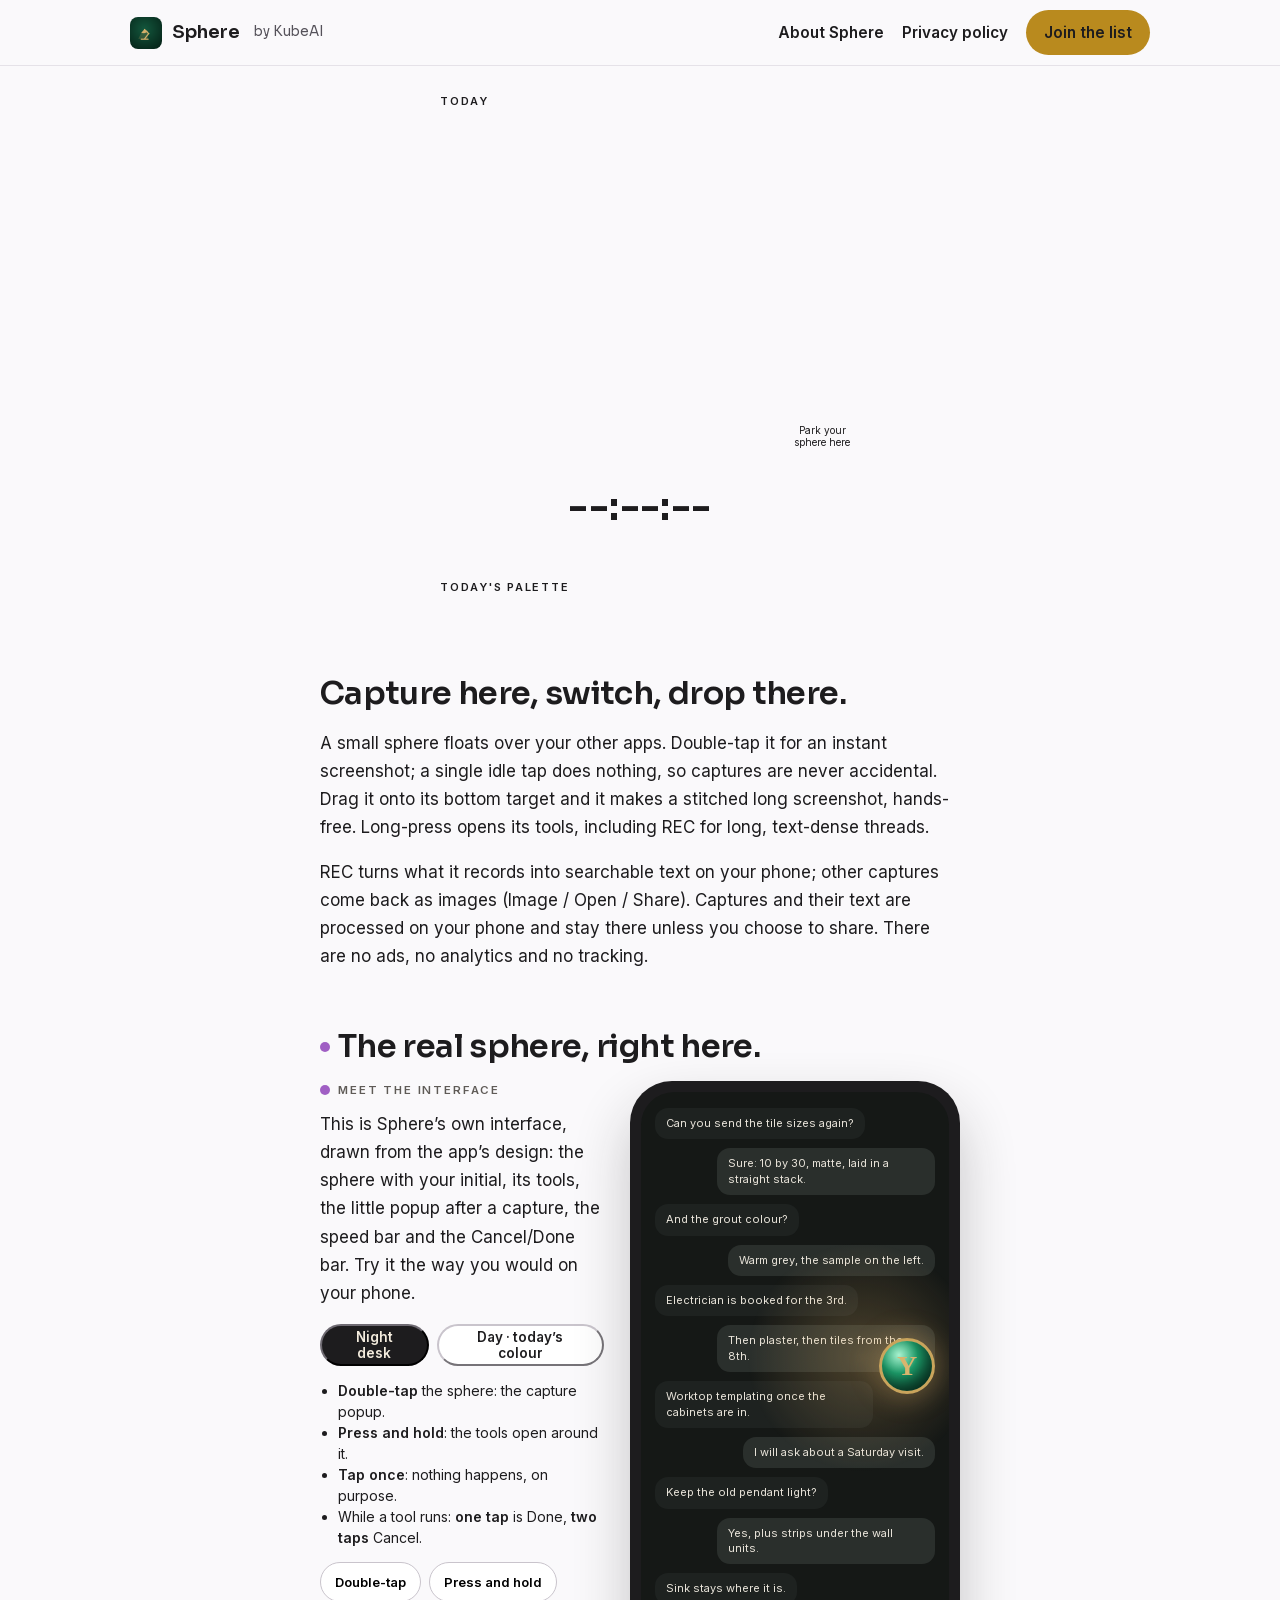
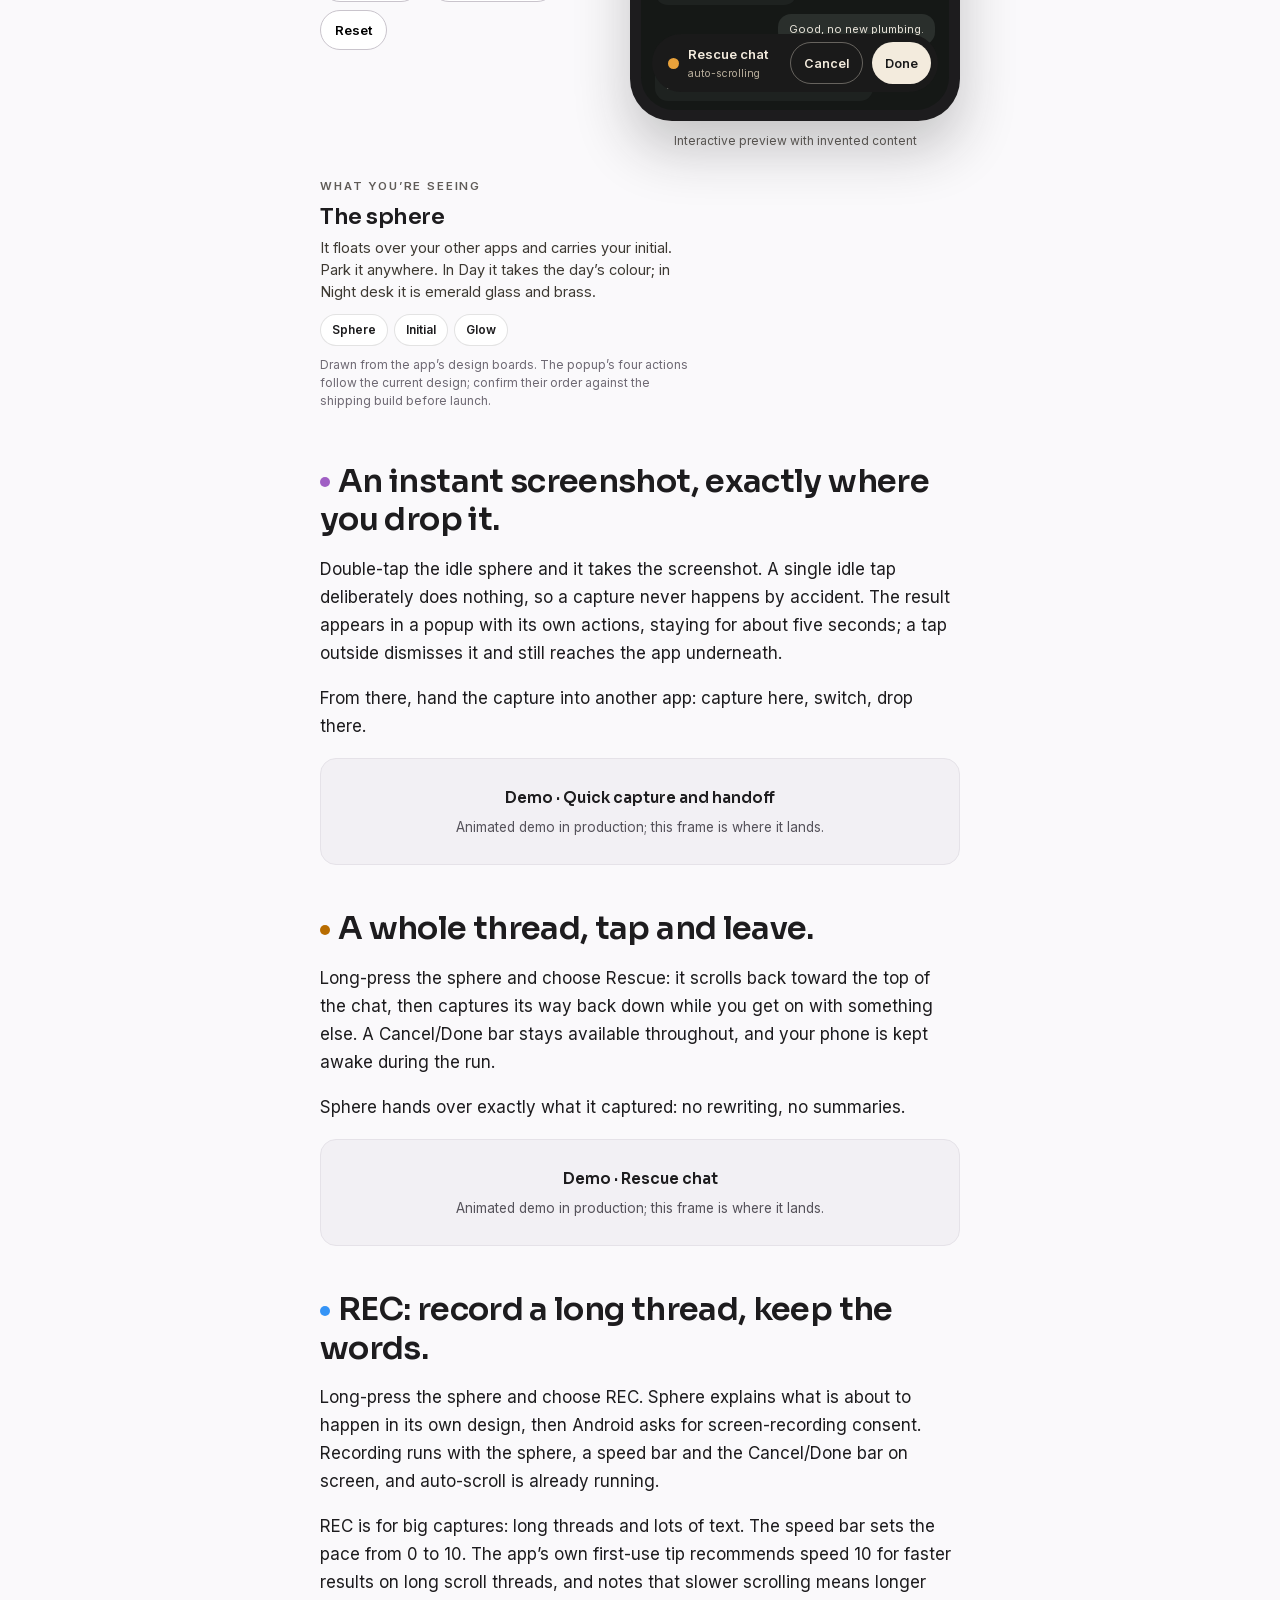
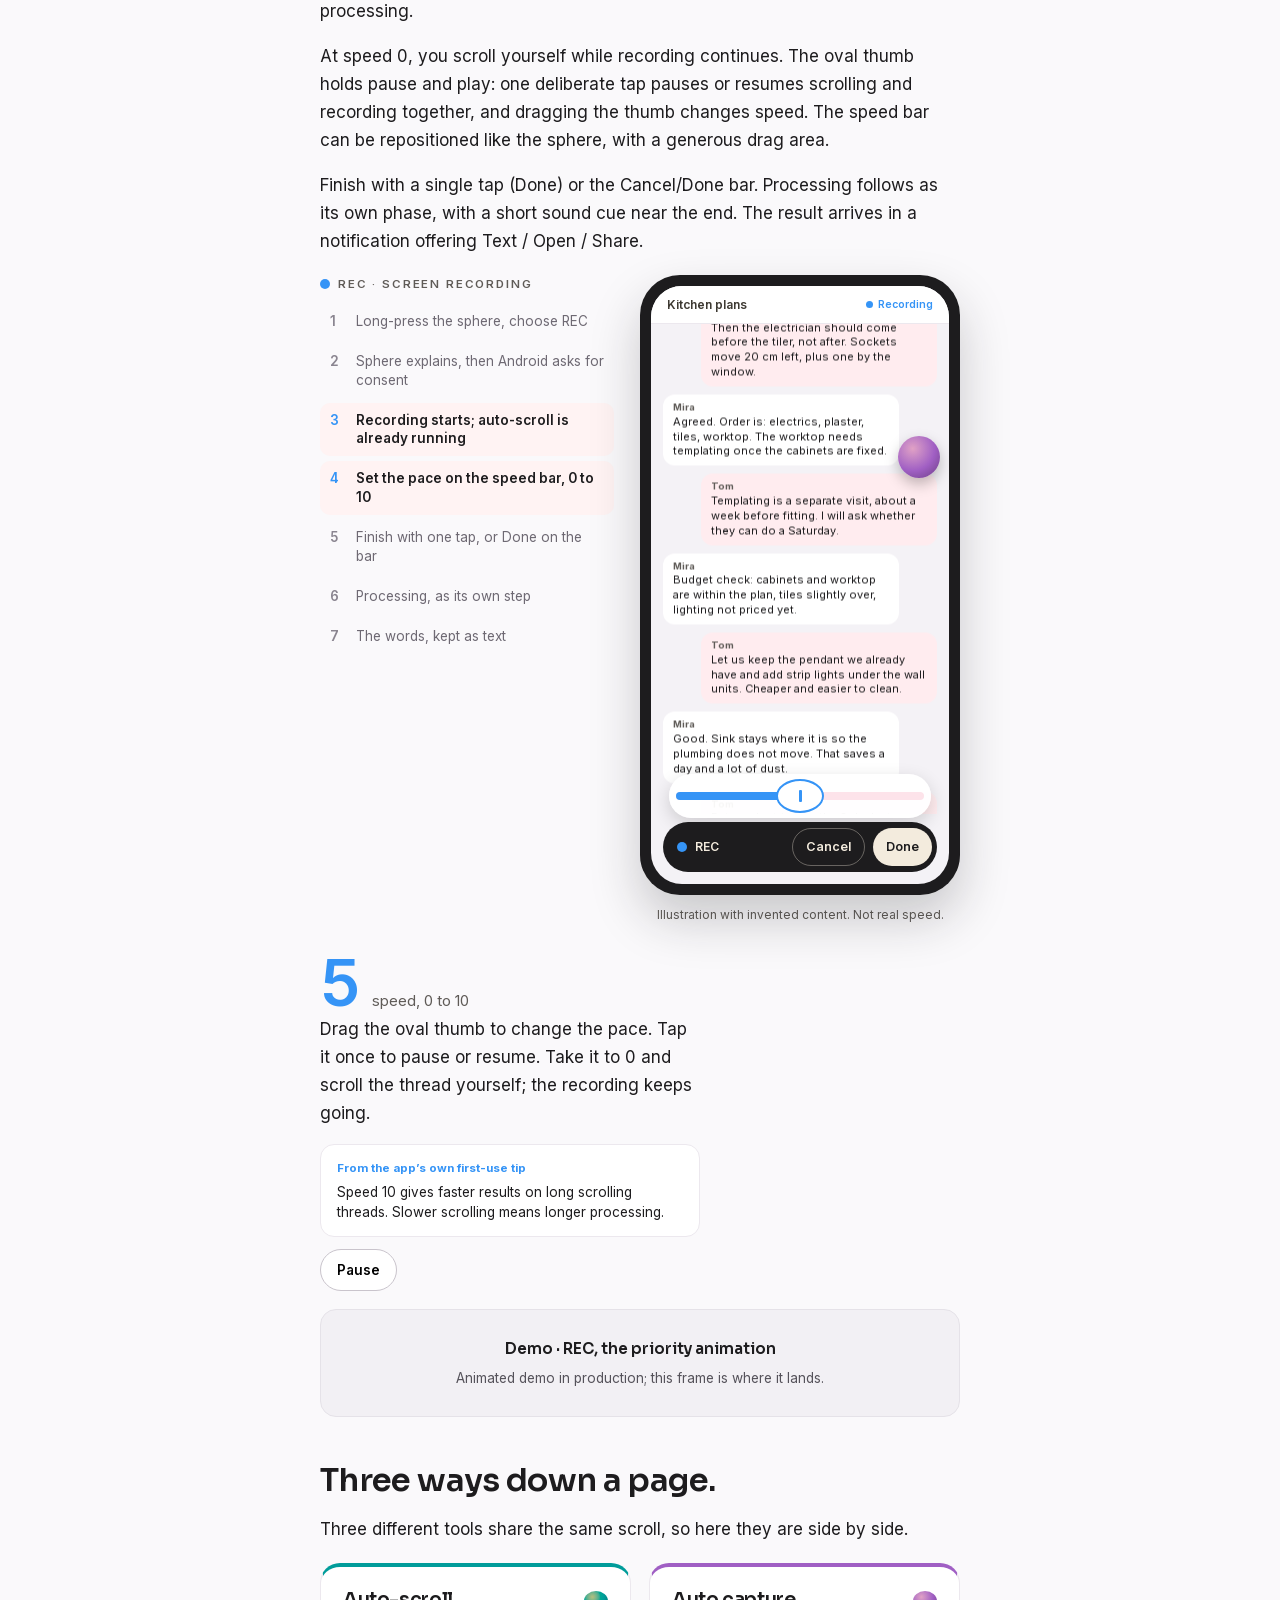
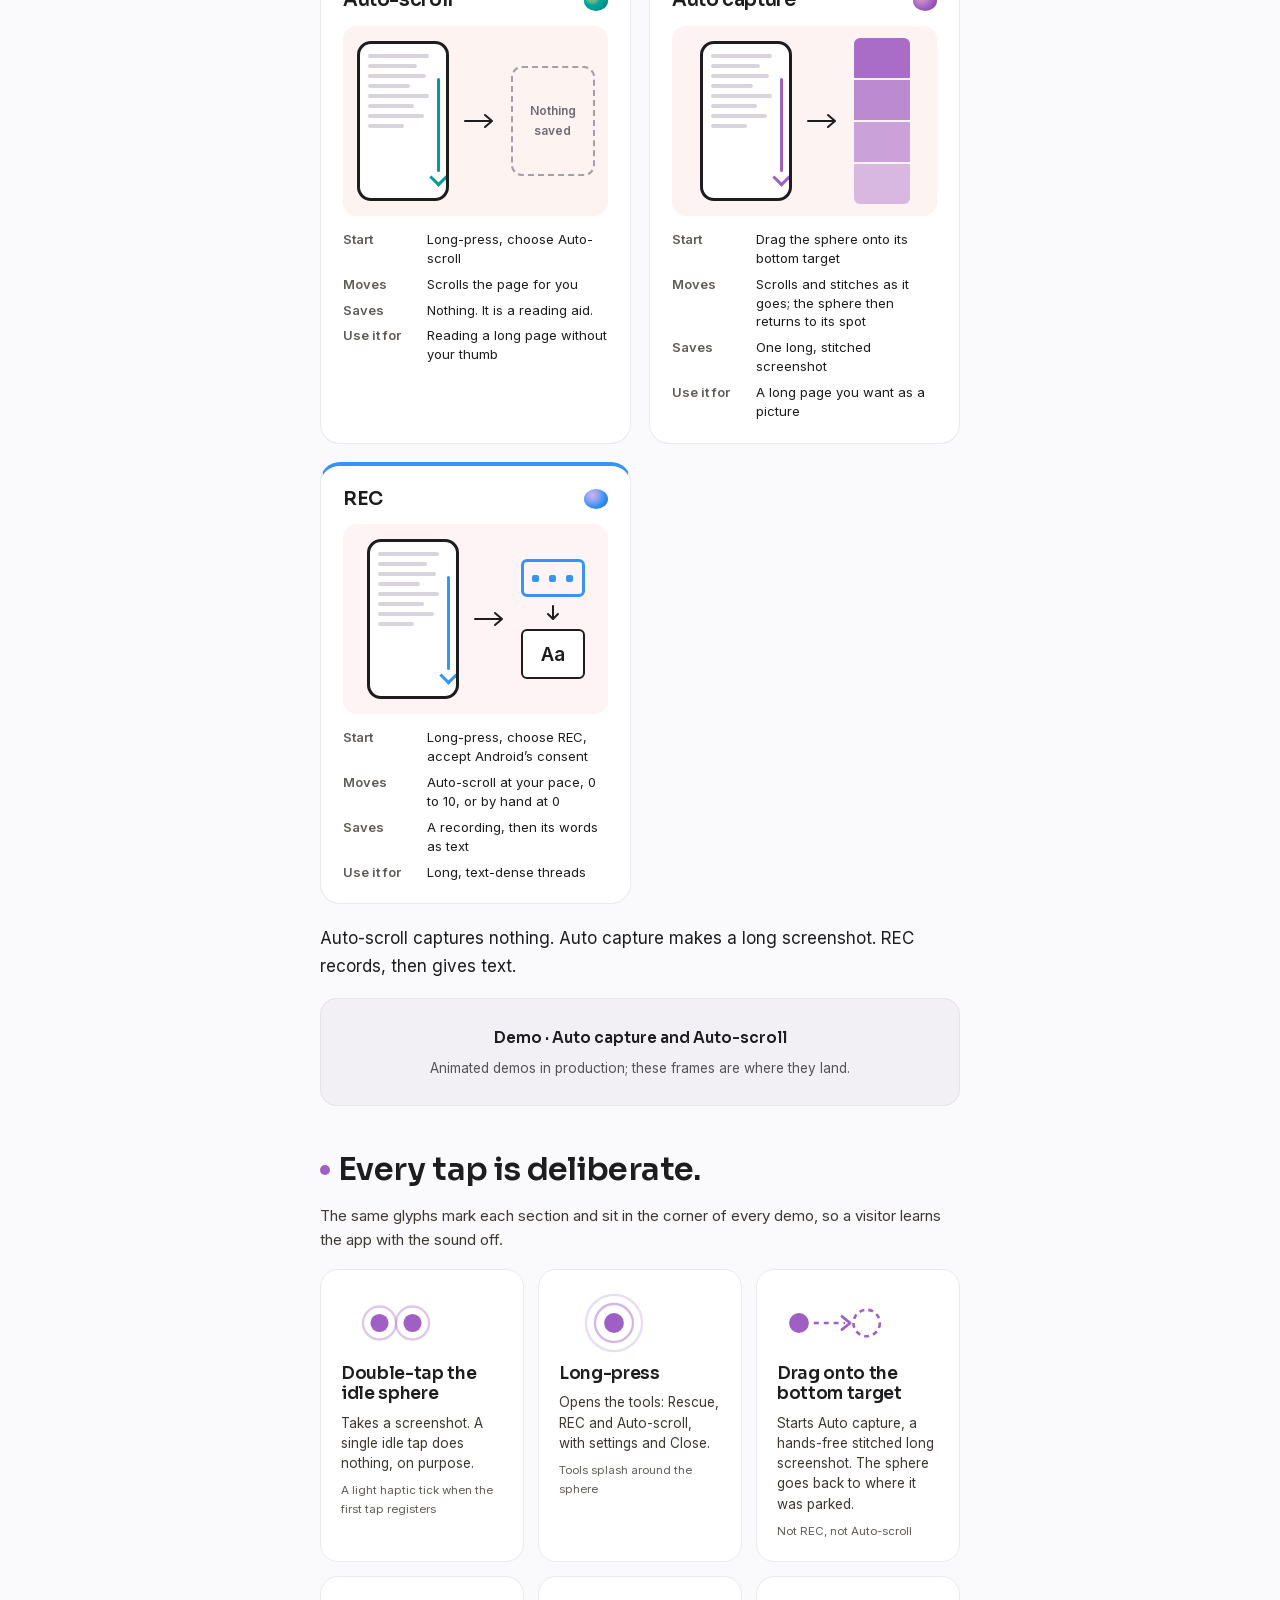
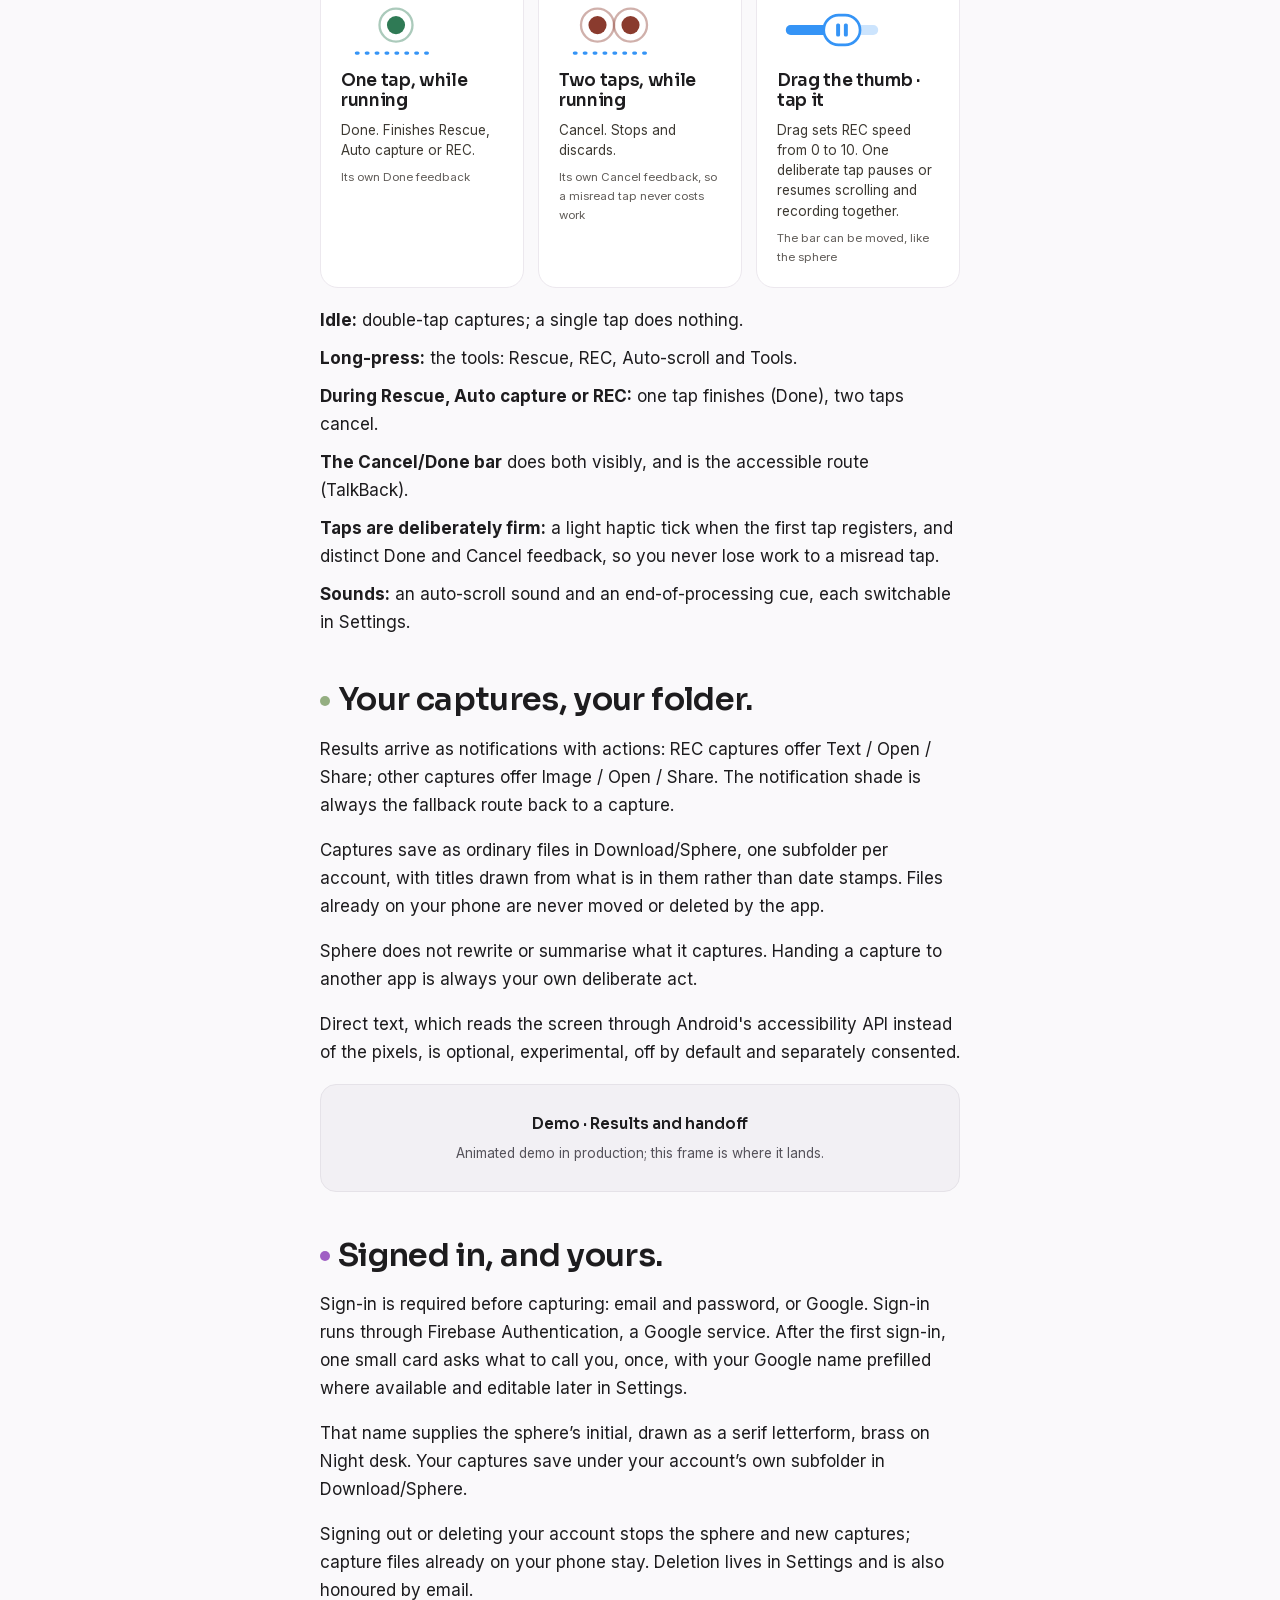
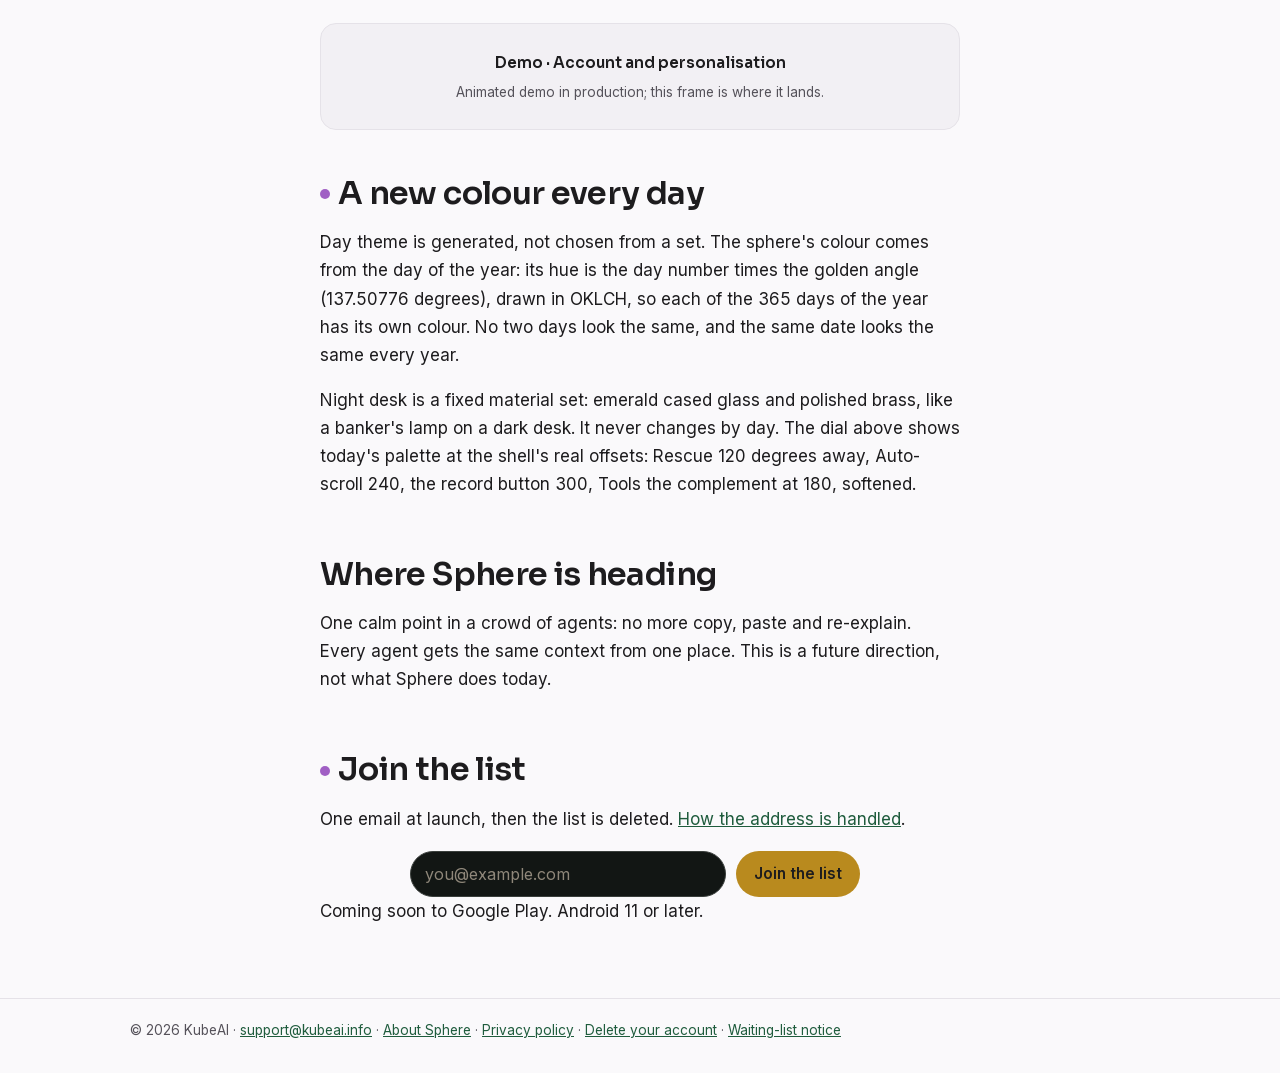
==== index.html @ 940a60ef "Fix: recx-ball missing id crashed REC render (pause button, speed bar never initialised)" ====
<!DOCTYPE html>
<html lang="en">
<head>
<meta charset="utf-8">
<meta name="viewport" content="width=device-width, initial-scale=1">
<title>Sphere by KubeAI - a floating capture tool for Android</title>
<meta name="description" content="Sphere by KubeAI: a floating capture tool for Android. A new colour every day, Night desk in emerald and brass, captures that stay on your phone.">
<link rel="canonical" href="https://sphere.kubeai.info/">
<link rel="icon" type="image/png" href="assets/img/favicon-32.png">
<link rel="apple-touch-icon" href="assets/img/apple-touch-icon.png">
<meta property="og:title" content="Sphere by KubeAI">
<meta property="og:description" content="A floating capture tool for Android. Capture here, switch, drop there. Captures stay on your phone.">
<meta property="og:image" content="https://sphere.kubeai.info/assets/img/og.png">
<meta property="og:url" content="https://sphere.kubeai.info/">
<meta name="twitter:card" content="summary_large_image">
<link rel="stylesheet" href="assets/css/sphere.css">
<link rel="stylesheet" href="assets/css/today.css">
<style>
  .vh{position:absolute;left:-9999px}
  .brand-by{font-weight:400;font-size:.85rem;color:var(--ink2)}
  .story{max-width:680px;margin:0 auto;padding:36px 20px 4px}
  .story:last-of-type{padding-bottom:8px}
  .site-foot{border-top:1px solid var(--hair);margin-top:40px;padding:20px 0 32px;color:var(--ink2);font-size:.85rem}
  .site-foot p{margin:0}
  .site-foot a{color:var(--link)}
  .main{padding-bottom:8px}

  /* v1 expansion components */
  .story h2{scroll-margin-top:80px}
  .demo-frame{margin:18px 0 4px;border:1px solid var(--hair);border-radius:16px;background:var(--panel);
    padding:26px 20px;display:flex;flex-direction:column;align-items:center;gap:6px;text-align:center}
  .demo-frame .df-title{font-family:Sora,Inter,sans-serif;font-weight:600;font-size:.95rem;color:var(--ink)}
  .demo-frame .df-note{font-size:.85rem;color:var(--ink2)}
  .ways{display:grid;gap:14px;grid-template-columns:repeat(auto-fit,minmax(196px,1fr));margin:14px 0 4px}
  .way{border:1px solid var(--hair);border-radius:16px;background:var(--panel);padding:16px 18px}
  .way h3{margin:0 0 6px}
  .way p{margin:0;font-size:.95rem;color:var(--ink2)}
  .key{list-style:none;margin:12px 0 4px;padding:0;display:grid;gap:10px;max-width:680px}
  .key li{margin:0;padding:0}
  .rec-demo{margin:18px 0 4px;max-width:680px;border:1px solid var(--hair);border-radius:16px;background:var(--panel);padding:18px 20px}
  .rec-demo label{display:block;font-size:.9rem;color:var(--ink2);margin-bottom:8px}
  .rec-demo input[type=range]{width:100%;accent-color:var(--gold)}
  .rec-readout{display:flex;justify-content:space-between;align-items:baseline;gap:12px;flex-wrap:wrap;margin-top:10px}
  .rec-speed{font-family:Sora,Inter,sans-serif;font-weight:600;font-size:1.05rem;color:var(--ink)}
  .rec-note{font-size:.9rem;color:var(--ink2);flex:1 1 260px}
  .rec-pause{margin-top:12px}
</style>
<style>
:root{--c-sphere:#7A5FA0;--c-rescue:#4C8A5A;--c-scroll:#3E6FA8;--c-rec:#A85560;--c-tools:#8A8590;--c-ink:#1d1c1e}
.g-dot{display:inline-block;width:10px;height:10px;border-radius:50%;margin:0 8px 2px 0;vertical-align:middle;background:var(--acc,#ccc)}
.g-card{padding:20px;border-radius:18px;background:#fff;border:1px solid #ECE8EE;display:flex;flex-direction:column;gap:8px}
.g-card h3{margin:0;font-size:17px}
.g-card p{margin:0;font-size:13.5px;line-height:1.5;color:#3D3932}
.g-card small{font-size:11.5px;color:#5F5B57}
.g-grid{display:grid;grid-template-columns:repeat(auto-fit,minmax(196px,1fr));gap:14px;margin:18px 0}
.tw-grid{display:grid;grid-template-columns:repeat(auto-fit,minmax(216px,1fr));gap:18px;margin:20px 0}
.tw-card{padding:22px;border-radius:20px;background:#fff;border:1px solid #ECE8EE;border-top:4px solid var(--acc,#ccc);display:flex;flex-direction:column;gap:14px}
.tw-head{display:flex;align-items:center;justify-content:space-between}
.tw-head h3{margin:0;font-size:19px}
.tw-ball{width:24px;height:20px;border-radius:50%;background:radial-gradient(circle at 35% 30%,color-mix(in oklch,var(--acc),white 45%),var(--acc) 55%,color-mix(in oklch,var(--acc),black 22%))}
.tw-art{display:flex;align-items:center;justify-content:center;gap:14px;height:190px;border-radius:14px;background:color-mix(in oklch,var(--acc),white 93%)}
.tw-phone{position:relative;width:92px;height:160px;border-radius:14px;border:3px solid #1d1c1e;background:#fff;padding:10px 8px;display:flex;flex-direction:column;gap:6px;overflow:hidden}
.tw-l{height:4px;border-radius:2px;background:#D9D4DC}
.tw-dl{margin:0;display:grid;grid-template-columns:74px 1fr;gap:7px 10px;font-size:13px;line-height:1.45}
.tw-dl dt{font-weight:600;color:#5F5B57}
.tw-dl dd{margin:0}
.gk-foot{font-size:13.5px;color:#5F5B57}
.gk-lead{font-size:15px;line-height:1.55;color:#3D3932;margin:14px 0 2px}
</style>
<script>
(function(){
var now=new Date(),y=now.getFullYear();
var doy=Math.round((new Date(y,now.getMonth(),now.getDate())-new Date(y,0,1))/864e5)+1;
var hue=(doy*137.50776)%360;var n=function(h){return (((h%360)+360)%360).toFixed(1);};
var r=document.documentElement.style;
r.setProperty('--c-sphere','oklch(0.6 0.16 '+n(hue)+')');
r.setProperty('--c-rescue','oklch(0.6 0.16 '+n(hue+120)+')');
r.setProperty('--c-scroll','oklch(0.6 0.16 '+n(hue+240)+')');
r.setProperty('--c-rec','oklch(0.66 0.17 '+n(hue+300)+')');
r.setProperty('--c-tools','oklch(0.72 0.07 '+n(hue+180)+')');
window.SPHUE=hue;window.SPHN=n;
})();
</script>
<style>
.recx-cols{display:flex;flex-wrap:wrap;gap:26px;margin:20px 0 8px;align-items:flex-start}
.recx-side{flex:1 1 240px;max-width:340px}
.recx-mid{flex:0 0 auto}
.recx-try{flex:1 1 250px;max-width:380px}
.recx-eyebrow{display:block;font-size:11.5px;font-weight:600;letter-spacing:.16em;text-transform:uppercase;color:#5F5B57;margin-bottom:10px}
.recx-steps{list-style:none;margin:0;padding:0;display:flex;flex-direction:column;gap:5px;counter-reset:rs}
.recx-steps li{counter-increment:rs;display:flex;gap:10px;align-items:baseline;padding:8px 10px;border-radius:10px;font-size:13.5px;line-height:1.4;color:#6E6973}
.recx-steps li::before{content:counter(rs);font-weight:600;color:#8A8590;width:16px;flex:none}
.recx-steps li.on{background:color-mix(in oklch,var(--c-rec),white 92%);color:#1d1c1e;font-weight:600}
.recx-steps li.on::before{color:var(--c-rec)}
.recx-phone{position:relative;width:320px;height:620px;border-radius:40px;padding:11px;background:#1d1c1e;box-shadow:0 24px 50px rgba(29,28,30,.22);margin:0 auto}
.recx-screen{position:relative;width:100%;height:100%;border-radius:31px;overflow:hidden;background:#F4F2F6}
.recx-head{height:38px;display:flex;align-items:center;justify-content:space-between;padding:0 16px;background:#fff;border-bottom:1px solid #ECE8EE;box-sizing:border-box}
.recx-head span:first-child{font-size:12px;font-weight:600;color:#3D3932}
.recx-chip{display:flex;align-items:center;gap:5px;font-size:10.5px;font-weight:600;color:var(--c-rec)}
.recx-chip::before{content:"";width:7px;height:7px;border-radius:50%;background:var(--c-rec);animation:recxBlink 1.4s ease-in-out infinite}
.recx-chip.paused::before{animation:none;opacity:.4}
.recx-scroll{position:relative;height:490px;overflow:hidden;touch-action:none}
.recx-msgs{display:flex;flex-direction:column;gap:8px;padding:10px 12px;will-change:transform}
.recx-m{max-width:86%;padding:7px 10px;border-radius:12px;background:#fff;font-size:11px;line-height:1.35;color:#1d1c1e}
.recx-m.them{background:color-mix(in oklch,var(--c-rec),white 88%)}
.recx-m b{display:block;font-size:9.5px;color:#5F5B57}
.recx-ball{position:absolute;right:9px;top:150px;width:42px;height:42px;border-radius:50%;background:radial-gradient(circle at 35% 30%,color-mix(in oklch,var(--c-sphere),white 45%),var(--c-sphere) 55%,color-mix(in oklch,var(--c-sphere),black 25%));box-shadow:0 6px 14px rgba(0,0,0,.25)}
.recx-manual{position:absolute;left:20px;right:20px;top:220px;padding:10px 12px;border-radius:12px;background:rgba(29,28,30,.86);color:#fff;font-size:12px;line-height:1.45;text-align:center}
.recx-bar{position:absolute;left:18px;right:18px;bottom:66px;height:44px;padding:5px 7px;border-radius:22px;background:rgba(255,255,255,.95);box-shadow:0 6px 18px rgba(0,0,0,.16);box-sizing:border-box}
.recx-track{position:relative;width:100%;height:34px}
.recx-track::before{content:"";position:absolute;left:0;right:0;top:13px;height:8px;border-radius:4px;background:color-mix(in oklch,var(--c-rec),white 82%)}
.recx-fill{position:absolute;left:0;top:13px;height:8px;border-radius:4px;background:var(--c-rec)}
.recx-thumb{position:absolute;top:0;width:48px;height:34px;border-radius:50%;background:#fff;border:2px solid var(--c-rec);display:flex;align-items:center;justify-content:center;gap:3px;box-sizing:border-box}
.recx-thumb span{width:3px;height:12px;border-radius:1px;background:var(--c-rec)}
.recx-thumb span:last-child{display:none}
.recx-thumb.paused span{display:block}
.recx-thumb.paused span:first-child{display:none}
.recx-range{position:absolute;inset:0;width:100%;height:34px;opacity:0;cursor:pointer;-webkit-appearance:none;appearance:none;background:transparent;margin:0}
.recx-range:focus-visible{outline:2px solid #1d1c1e;outline-offset:4px;border-radius:17px}
.recx-pill{position:absolute;left:12px;right:12px;bottom:12px;height:50px;padding:0 5px 0 14px;border-radius:25px;background:#1d1c1e;display:flex;align-items:center;gap:8px;box-sizing:border-box}
.recx-pill-dot{width:10px;height:10px;border-radius:50%;background:var(--c-rec);flex:none}
.recx-pill-t{font-size:12px;font-weight:600;color:#F3EBDD;flex:1}
.recx-pill button{height:38px;padding:0 13px;border-radius:19px;border:1px solid rgba(243,235,221,.35);background:transparent;color:#F3EBDD;font:600 12.5px Inter,sans-serif;cursor:pointer}
.recx-pill button+button{border:0;background:#F3EBDD;color:#1d1c1e}
.recx-proc{position:absolute;inset:0;background:rgba(244,242,246,.8);display:flex;align-items:center;justify-content:center}
.recx-proc[hidden]{display:none}
.recx-proc-card{width:230px;padding:18px;border-radius:16px;background:#fff;box-shadow:0 10px 28px rgba(0,0,0,.12);display:flex;flex-direction:column;gap:10px}
.recx-proc-card strong{font-size:15px}
.recx-proc-card p{margin:0;font-size:12px;line-height:1.45;color:#3D3932}
.recx-shimmer{position:relative;height:6px;border-radius:3px;background:color-mix(in oklch,var(--c-rec),white 85%);overflow:hidden}
.recx-shimmer::after{content:"";position:absolute;top:0;bottom:0;width:40%;border-radius:3px;background:var(--c-rec);animation:recxShim 1.6s ease-in-out infinite}
.recx-text{position:absolute;inset:0;background:#fff;display:flex;flex-direction:column}
.recx-text[hidden]{display:none}
.recx-ncard{margin:10px;padding:11px 13px;border-radius:14px;background:#F4F2F6;display:flex;flex-direction:column;gap:8px}
.recx-nhead{display:flex;align-items:center;gap:7px;font-size:10.5px;font-weight:600;color:#5F5B57}
.recx-nball{width:15px;height:15px;border-radius:50%;background:radial-gradient(circle at 35% 30%,color-mix(in oklch,var(--c-sphere),white 45%),var(--c-sphere) 55%,color-mix(in oklch,var(--c-sphere),black 25%))}
.recx-ncard strong{font-size:12px}
.recx-nacts{display:flex;gap:7px}
.recx-nacts span{padding:5px 11px;border-radius:12px;font-size:11.5px;font-weight:600;color:#3D3932;background:#fff}
.recx-nacts span:first-child{background:color-mix(in oklch,var(--c-rec),white 88%);color:var(--c-rec)}
.recx-lines{flex:1;overflow:hidden;padding:4px 16px;display:flex;flex-direction:column;gap:8px}
.recx-lines span{font-size:11px;line-height:1.45}
.recx-label{display:block;margin-top:10px;font-size:12px;color:#5F5B57;text-align:center}
.recx-num strong{font-size:64px;font-weight:600;line-height:1;color:var(--c-rec);font-variant-numeric:tabular-nums}
.recx-num span{font-size:15px;color:#5F5B57;margin-left:10px}
.recx-tip{padding:14px 16px;border-radius:14px;background:#fff;border:1px solid #ECE8EE;margin:12px 0}
.recx-tip strong{display:block;font-size:11.5px;color:var(--c-rec);margin-bottom:4px}
.recx-tip p{margin:0;font-size:13.5px;line-height:1.5}
.recx-btns{display:flex;flex-wrap:wrap;gap:10px}
.recx-btns button{height:42px;padding:0 16px;border-radius:21px;border:1px solid #C9C4CC;background:#fff;font:600 13.5px Inter,sans-serif;cursor:pointer}
.recx-btns button.wide{border:0;background:#1d1c1e;color:#fff;padding:0 20px}
.recx-btns button[hidden]{display:none}
@keyframes recxBlink{0%,100%{opacity:1}50%{opacity:.25}}
@keyframes recxShim{0%{transform:translateX(-100%)}100%{transform:translateX(260%)}}
@media (prefers-reduced-motion: reduce){.recx-chip::before{animation:none}.recx-shimmer::after{animation:none}}
</style>
<style>
.ui-cols{display:flex;flex-wrap:wrap;gap:26px;align-items:flex-start}
.ui-left{flex:1 1 260px;max-width:380px}
.ui-mid{flex:0 0 auto}
.ui-right{flex:1 1 250px;max-width:380px}
.ui-btn{cursor:pointer}
.ui-btn:focus-visible{outline:2px solid #1d1c1e;outline-offset:3px}
.ui-pillbtn{height:42px;padding:0 16px;border-radius:21px;font:600 13.5px Inter,sans-serif}
.ui-themes{display:flex;gap:8px;margin:14px 0}
.ui-list{margin:10px 0 0;padding-left:18px;font-size:14px;line-height:1.5;color:#1d1c1e}
.ui-list b{font-weight:600}
.ui-actions{display:flex;flex-wrap:wrap;gap:8px;margin-top:14px}
.ui-act{height:40px;padding:0 14px;border-radius:20px;border:1px solid #C9C4CC;background:#fff;font:600 13px Inter,sans-serif}
.ui-phone{position:relative;width:330px;height:640px;border-radius:42px;padding:11px;background:#1d1c1e;box-shadow:0 28px 56px rgba(29,28,30,.24);margin:0 auto;box-sizing:border-box}
.ui-screen{position:relative;width:100%;height:100%;border-radius:33px;overflow:hidden;box-sizing:border-box}
.ui-msgs{display:flex;flex-direction:column;gap:9px;padding:16px 14px;will-change:transform}
.ui-m{max-width:78%;padding:8px 11px;border-radius:13px;font-size:11px;line-height:1.4}
.ui-glow{position:absolute;left:96px;top:140px;width:250px;height:250px;border-radius:50%;pointer-events:none}
.ui-tool,.ui-mini{position:absolute;border-radius:50%;display:flex;align-items:center;justify-content:center;cursor:pointer;padding:0;box-sizing:border-box}
.ui-pop{animation:uiPop .38s cubic-bezier(.2,.8,.3,1.2) both}
@keyframes uiPop{0%{transform:scale(.4);opacity:0}70%{transform:scale(1.08);opacity:1}100%{transform:scale(1)}}
.ui-sphere{position:absolute;left:238px;top:246px;width:56px;height:56px;border-radius:50%;display:flex;align-items:center;justify-content:center;cursor:pointer;padding:0;touch-action:none;-webkit-user-select:none;user-select:none;box-sizing:border-box}
.ui-sphere span{font-family:'Cormorant Garamond',serif;font-weight:700;font-size:28px;line-height:1;pointer-events:none}
.ui-bar{position:absolute;left:30px;right:30px;bottom:98px;height:32px;border-radius:16px;overflow:hidden}
.ui-barfill{position:absolute;left:0;top:0;bottom:0;width:58%}
.ui-thumb2{position:absolute;left:142px;bottom:92px;width:52px;height:42px;border-radius:50%;display:flex;align-items:center;justify-content:center;gap:4px;box-sizing:border-box}
.ui-thumb2 span{width:4px;height:14px;border-radius:1px;background:#fff}
.ui-pill{position:absolute;left:11px;right:11px;bottom:18px;height:58px;padding:0 7px 0 16px;border-radius:29px;background:#1A1A1A;display:flex;align-items:center;gap:9px;box-sizing:border-box}
.ui-pill-dot{width:11px;height:11px;border-radius:50%;flex:none}
.ui-pill-t{flex:1;display:flex;flex-direction:column;min-width:0}
.ui-pill-t strong{font-size:13px;font-weight:600;color:#F3EBDD}
.ui-pill-t small{font-size:10.5px;color:#B8AE9C}
.ui-pill button{height:42px;padding:0 13px;border-radius:21px;border:1px solid rgba(243,235,221,.35);background:transparent;color:#F3EBDD;font:600 12.5px Inter,sans-serif;cursor:pointer}
.ui-pill button+button{border:0;background:#F3EBDD;color:#1A1A1A}
.ui-toast{position:absolute;left:36px;right:36px;top:64px;padding:9px 13px;border-radius:12px;background:rgba(26,26,26,.9);color:#F3EBDD;font-size:12.5px;text-align:center;animation:uiToast 1.9s ease both}
@keyframes uiToast{0%{opacity:0;transform:translateY(6px)}15%{opacity:1;transform:none}85%{opacity:1}100%{opacity:0}}
.ui-cap{display:block;margin-top:10px;font-size:12px;color:#5F5B57;text-align:center}
.ui-legend-t{display:block;font-size:11.5px;font-weight:600;letter-spacing:.16em;text-transform:uppercase;color:#5F5B57;margin-bottom:8px}
.ui-parts{display:flex;flex-wrap:wrap;gap:6px;margin:10px 0}
.ui-parts span{padding:5px 11px;border-radius:999px;font-size:12px;font-weight:600;color:#1d1c1e;border:1px solid rgba(29,28,30,.12);background:#fff}
.ui-note{font-size:12px;line-height:1.5;color:#6E6973}
@media (prefers-reduced-motion: reduce){.ui-pop{animation:none}.ui-toast{animation:none}}
</style>
</head>
<body>
<a class="skip" href="#main">Skip to content</a>
<header class="site-head">
  <div class="wrap">
    <a class="brand" href="./"><img src="assets/img/icon-512.png" alt="" width="32" height="32">Sphere&nbsp;<span class="brand-by">by KubeAI</span></a>
    <nav class="site-nav" aria-label="Site">
      <a href="app/">About Sphere</a>
      <a href="privacy/">Privacy policy</a>
      <a class="btn" href="#join">Join the list</a>
    </nav>
  </div>
</header>
<main id="main" class="main">
  <section class="today" aria-label="Today on Sphere: date, time and the day's colour">
    <div class="today-date">
      <div>
        <span class="t-weekday">Today</span>
        <span class="t-datelong"></span>
      </div>
    </div>
    <div class="today-clockwrap">
      <svg class="t-dial" width="300" height="300" viewBox="0 0 300 300" role="img" aria-label="Today's clock"></svg>
    </div>
    <div class="today-time">
      <span class="t-time">--:--:--</span>
      <span class="t-tz"></span>
    </div>
    <div class="t-park">
      <div class="t-park-circle"></div>
      <span>Park your sphere here</span>
    </div>
    <div class="today-palette">
      <span class="t-label">Today's palette</span>
      <div class="t-chips"></div>
    </div>
    <div class="today-meta">
      <span class="t-dayhue"></span>
      <span class="t-testlabel"></span>
    </div>
    <div class="t-streak" aria-hidden="true"></div>
    <noscript><p class="t-tz" style="text-align:center">Enable JavaScript to see today's live clock and colour.</p></noscript>
  </section>

  <section class="story">
    <h1 class="vh">Sphere by KubeAI, a floating capture tool for Android</h1>
    <h2>Capture here, switch, drop there.</h2>
    <p>A small sphere floats over your other apps. Double-tap it for an instant screenshot; a single idle tap does nothing, so captures are never accidental. Drag it onto its bottom target and it makes a stitched long screenshot, hands-free. Long-press opens its tools, including REC for long, text-dense threads.</p>
    <p>REC turns what it records into searchable text on your phone; other captures come back as images (Image / Open / Share). Captures and their text are processed on your phone and stay there unless you choose to share. There are no ads, no analytics and no tracking.</p>
  </section>

  <section class="story" id="interface">
    <h2><span class="g-dot" style="--acc:var(--c-sphere)" aria-hidden="true"></span>The real sphere, right here.</h2>
    <div class="ui-cols">
      <div class="ui-left">
        <span class="recx-eyebrow"><span class="g-dot" style="--acc:var(--c-sphere)" aria-hidden="true"></span>Meet the interface</span>
        <p>This is Sphere&rsquo;s own interface, drawn from the app&rsquo;s design: the sphere with your initial, its tools, the little popup after a capture, the speed bar and the Cancel/Done bar. Try it the way you would on your phone.</p>
        <div class="ui-themes" role="group" aria-label="Theme">
          <button type="button" class="ui-btn ui-pillbtn" id="ui-night" aria-pressed="true">Night desk</button>
          <button type="button" class="ui-btn ui-pillbtn" id="ui-day" aria-pressed="false">Day &middot; today&rsquo;s colour</button>
        </div>
        <ul class="ui-list">
          <li><b>Double-tap</b> the sphere: the capture popup.</li>
          <li><b>Press and hold</b>: the tools open around it.</li>
          <li><b>Tap once</b>: nothing happens, on purpose.</li>
          <li>While a tool runs: <b>one tap</b> is Done, <b>two taps</b> Cancel.</li>
        </ul>
        <div class="ui-actions">
          <button type="button" class="ui-btn ui-act" id="ui-double">Double-tap</button>
          <button type="button" class="ui-btn ui-act" id="ui-hold">Press and hold</button>
          <button type="button" class="ui-btn ui-act" id="ui-reset">Reset</button>
        </div>
      </div>
      <div class="ui-mid">
        <div class="ui-phone"><div class="ui-screen" id="ui-screen">
          <div class="ui-msgs" id="ui-msgs" aria-hidden="true"></div>
          <div class="ui-glow" id="ui-glow" aria-hidden="true"></div>
          <div id="ui-tools" hidden></div>
          <div id="ui-popup" hidden></div>
          <button type="button" class="ui-sphere" id="ui-sphere" aria-label="Sphere: double-tap to capture, press and hold for tools"><span id="ui-letter">Y</span></button>
          <div id="ui-bar" hidden><div class="ui-bar"><div class="ui-barfill" id="ui-barfill"></div></div><div class="ui-thumb2" id="ui-thumb2"><span></span><span></span></div></div>
          <div class="ui-pill" id="ui-pill" hidden><span class="ui-pill-dot" id="ui-pill-dot"></span><span class="ui-pill-t"><strong id="ui-pill-t">REC</strong><small id="ui-pill-s">recording</small></span><button type="button" id="ui-cancel">Cancel</button><button type="button" id="ui-done">Done</button></div>
          <div class="ui-toast" id="ui-toast" role="status" hidden></div>
        </div></div>
        <span class="ui-cap">Interactive preview with invented content</span>
      </div>
      <div class="ui-right">
        <span class="ui-legend-t">What you&rsquo;re seeing</span>
        <h3 id="ui-leg-t" style="margin:0;font-size:22px">The sphere</h3>
        <p id="ui-leg-x" style="margin:6px 0 0;font-size:14.5px;line-height:1.55;color:#3D3932"></p>
        <div class="ui-parts" id="ui-parts"></div>
        <p class="ui-note">Drawn from the app&rsquo;s design boards. The popup&rsquo;s four actions follow the current design; confirm their order against the shipping build before launch.</p>
      </div>
    </div>
  </section>

  <section class="story" id="quick-capture">
    <h2><span class="g-dot" style="--acc:var(--c-sphere)" aria-hidden="true"></span>An instant screenshot, exactly where you drop it.</h2>
    <p>Double-tap the idle sphere and it takes the screenshot. A single idle tap deliberately does nothing, so a capture never happens by accident. The result appears in a popup with its own actions, staying for about five seconds; a tap outside dismisses it and still reaches the app underneath.</p>
    <p>From there, hand the capture into another app: capture here, switch, drop there.</p>
    <figure class="demo-frame" data-demo="D1">
      <span class="df-title">Demo &middot; Quick capture and handoff</span>
      <span class="df-note">Animated demo in production; this frame is where it lands.</span>
    </figure>
  </section>

  <section class="story">
    <h2><span class="g-dot" style="--acc:var(--c-rescue)" aria-hidden="true"></span>A whole thread, tap and leave.</h2>
    <p>Long-press the sphere and choose Rescue: it scrolls back toward the top of the chat, then captures its way back down while you get on with something else. A Cancel/Done bar stays available throughout, and your phone is kept awake during the run.</p>
    <p>Sphere hands over exactly what it captured: no rewriting, no summaries.</p>
  <figure class="demo-frame" data-demo="D2">
      <span class="df-title">Demo &middot; Rescue chat</span>
      <span class="df-note">Animated demo in production; this frame is where it lands.</span>
    </figure>
  </section>

  <section class="story" id="rec">
    <h2><span class="g-dot" style="--acc:var(--c-rec)" aria-hidden="true"></span>REC: record a long thread, keep the words.</h2>
    <p>Long-press the sphere and choose REC. Sphere explains what is about to happen in its own design, then Android asks for screen-recording consent. Recording runs with the sphere, a speed bar and the Cancel/Done bar on screen, and auto-scroll is already running.</p>
    <p>REC is for big captures: long threads and lots of text. The speed bar sets the pace from 0 to 10. The app&rsquo;s own first-use tip recommends speed 10 for faster results on long scroll threads, and notes that slower scrolling means longer processing.</p>
    <p>At speed 0, you scroll yourself while recording continues. The oval thumb holds pause and play: one deliberate tap pauses or resumes scrolling and recording together, and dragging the thumb changes speed. The speed bar can be repositioned like the sphere, with a generous drag area.</p>
    <p>Finish with a single tap (Done) or the Cancel/Done bar. Processing follows as its own phase, with a short sound cue near the end. The result arrives in a notification offering Text / Open / Share.</p>
    <div class="recx" id="recx" role="group" aria-label="Interactive REC illustration with invented content">
      <div class="recx-cols">
        <div class="recx-side">
          <span class="recx-eyebrow"><span class="g-dot" style="--acc:var(--c-rec)" aria-hidden="true"></span>REC &middot; screen recording</span>
          <ol class="recx-steps" id="recx-steps"></ol>
        </div>
        <div class="recx-mid">
          <div class="recx-phone">
            <div class="recx-screen">
              <div class="recx-head"><span>Kitchen plans</span><span class="recx-chip" id="recx-chip">Recording</span></div>
              <div class="recx-scroll" id="recx-scroll" tabindex="0" aria-label="The thread being recorded. At speed 0, scroll it with your wheel.">
                <div class="recx-msgs" id="recx-msgs"></div>
              </div>
              <div class="recx-ball" id="recx-ball" aria-hidden="true"></div>
              <div class="recx-manual" id="recx-manual" hidden>Speed 0: you scroll by hand. Recording carries on.</div>
              <div class="recx-bar" id="recx-bar">
                <div class="recx-track">
                  <div class="recx-fill" id="recx-fill"></div>
                  <div class="recx-thumb" id="recx-thumb"><span></span><span></span></div>
                </div>
                <input type="range" class="recx-range" id="recx-speed" min="0" max="10" step="1" value="5" aria-label="REC speed, 0 to 10">
              </div>
              <div class="recx-pill" id="recx-pill"><span class="recx-pill-dot" aria-hidden="true"></span><span class="recx-pill-t">REC</span>
                <button type="button" id="recx-cancel">Cancel</button><button type="button" id="recx-done">Done</button>
              </div>
              <div class="recx-proc" id="recx-proc" hidden>
                <div class="recx-proc-card"><strong>Processing</strong><p>Recording is finished. Reading the words is its own step, on the phone. A short sound plays near the end.</p><div class="recx-shimmer" aria-hidden="true"></div></div>
              </div>
              <div class="recx-text" id="recx-text" hidden>
                <div class="recx-ncard">
                  <div class="recx-nhead"><span class="recx-nball" aria-hidden="true"></span><span>Sphere &middot; REC</span></div>
                  <strong>Kitchen renovation: tiles, budget and dates</strong>
                  <div class="recx-nacts"><span>Text</span><span>Open</span><span>Share</span></div>
                </div>
                <div class="recx-lines" id="recx-lines"></div>
              </div>
            </div>
          </div>
          <span class="recx-label">Illustration with invented content. Not real speed.</span>
        </div>
        <div class="recx-try">
          <div class="recx-num"><strong id="recx-num" aria-live="polite">5</strong><span id="recx-num-l">speed, 0 to 10</span></div>
          <p>Drag the oval thumb to change the pace. Tap it once to pause or resume. Take it to 0 and scroll the thread yourself; the recording keeps going.</p>
          <div class="recx-tip"><strong>From the app&rsquo;s own first-use tip</strong><p>Speed 10 gives faster results on long scrolling threads. Slower scrolling means longer processing.</p></div>
          <div class="recx-btns" id="recx-btns"></div>
        </div>
      </div>
    </div>
    <figure class="demo-frame" data-demo="D3">
      <span class="df-title">Demo &middot; REC, the priority animation</span>
      <span class="df-note">Animated demo in production; this frame is where it lands.</span>
    </figure>
  </section>

  <section class="story" id="three-ways">
    <h2>Three ways down a page.</h2>
    <p>Three different tools share the same scroll, so here they are side by side.</p>
    <div class="tw-grid">
      <div class="tw-card" style="--acc:var(--c-scroll)">
        <div class="tw-head"><h3>Auto-scroll</h3><span class="tw-ball" aria-hidden="true"></span></div>
        <div class="tw-art" aria-hidden="true">
          <div class="tw-phone"><div class="tw-l" style="width:88%"></div><div class="tw-l" style="width:70%"></div><div class="tw-l" style="width:84%"></div><div class="tw-l" style="width:60%"></div><div class="tw-l" style="width:88%"></div><div class="tw-l" style="width:66%"></div><div class="tw-l" style="width:80%"></div><div class="tw-l" style="width:52%"></div><div style="position:absolute;right:6px;top:34px;bottom:26px;width:3px;border-radius:2px;background:var(--c-scroll)"></div><div style="position:absolute;right:1px;bottom:14px;width:13px;height:13px;border-right:3px solid var(--c-scroll);border-bottom:3px solid var(--c-scroll);transform:rotate(45deg)"></div></div>
          <svg width="34" height="20" viewBox="0 0 34 20"><path d="M2 10 H28 M22 4 L29 10 L22 16" fill="none" stroke="#1d1c1e" stroke-width="2" stroke-linecap="round" stroke-linejoin="round"/></svg>
          <div style="width:84px;height:110px;border-radius:11px;border:2px dashed #A39EA8;display:flex;align-items:center;justify-content:center;font-size:12px;font-weight:600;color:#6E6973;text-align:center">Nothing<br>saved</div>
        </div>
        <dl class="tw-dl"><dt>Start</dt><dd>Long-press, choose Auto-scroll</dd><dt>Moves</dt><dd>Scrolls the page for you</dd><dt>Saves</dt><dd>Nothing. It is a reading aid.</dd><dt>Use it for</dt><dd>Reading a long page without your thumb</dd></dl>
      </div>
      <div class="tw-card" style="--acc:var(--c-sphere)">
        <div class="tw-head"><h3>Auto capture</h3><span class="tw-ball" aria-hidden="true"></span></div>
        <div class="tw-art" aria-hidden="true">
          <div class="tw-phone"><div class="tw-l" style="width:88%"></div><div class="tw-l" style="width:70%"></div><div class="tw-l" style="width:84%"></div><div class="tw-l" style="width:60%"></div><div class="tw-l" style="width:88%"></div><div class="tw-l" style="width:66%"></div><div class="tw-l" style="width:80%"></div><div class="tw-l" style="width:52%"></div><div style="position:absolute;right:6px;top:34px;bottom:26px;width:3px;border-radius:2px;background:var(--c-sphere)"></div><div style="position:absolute;right:1px;bottom:14px;width:13px;height:13px;border-right:3px solid var(--c-sphere);border-bottom:3px solid var(--c-sphere);transform:rotate(45deg)"></div></div>
          <svg width="34" height="20" viewBox="0 0 34 20"><path d="M2 10 H28 M22 4 L29 10 L22 16" fill="none" stroke="#1d1c1e" stroke-width="2" stroke-linecap="round" stroke-linejoin="round"/></svg>
          <div style="width:56px;display:flex;flex-direction:column;gap:2px"><div style="height:40px;border-radius:6px 6px 1px 1px;background:var(--c-sphere);opacity:.9"></div><div style="height:40px;background:var(--c-sphere);opacity:.7"></div><div style="height:40px;background:var(--c-sphere);opacity:.55"></div><div style="height:40px;border-radius:1px 1px 6px 6px;background:var(--c-sphere);opacity:.4"></div></div>
        </div>
        <dl class="tw-dl"><dt>Start</dt><dd>Drag the sphere onto its bottom target</dd><dt>Moves</dt><dd>Scrolls and stitches as it goes; the sphere then returns to its spot</dd><dt>Saves</dt><dd>One long, stitched screenshot</dd><dt>Use it for</dt><dd>A long page you want as a picture</dd></dl>
      </div>
      <div class="tw-card" style="--acc:var(--c-rec)">
        <div class="tw-head"><h3>REC</h3><span class="tw-ball" aria-hidden="true"></span></div>
        <div class="tw-art" aria-hidden="true">
          <div class="tw-phone"><div class="tw-l" style="width:88%"></div><div class="tw-l" style="width:70%"></div><div class="tw-l" style="width:84%"></div><div class="tw-l" style="width:60%"></div><div class="tw-l" style="width:88%"></div><div class="tw-l" style="width:66%"></div><div class="tw-l" style="width:80%"></div><div class="tw-l" style="width:52%"></div><div style="position:absolute;right:6px;top:34px;bottom:26px;width:3px;border-radius:2px;background:var(--c-rec)"></div><div style="position:absolute;right:1px;bottom:14px;width:13px;height:13px;border-right:3px solid var(--c-rec);border-bottom:3px solid var(--c-rec);transform:rotate(45deg)"></div></div>
          <svg width="34" height="20" viewBox="0 0 34 20"><path d="M2 10 H28 M22 4 L29 10 L22 16" fill="none" stroke="#1d1c1e" stroke-width="2" stroke-linecap="round" stroke-linejoin="round"/></svg>
          <div style="display:flex;flex-direction:column;align-items:center;gap:8px"><div style="width:64px;height:38px;border-radius:6px;border:3px solid var(--c-rec);display:flex;justify-content:space-around;align-items:center;padding:0 4px"><span style="width:7px;height:7px;border-radius:2px;background:var(--c-rec)"></span><span style="width:7px;height:7px;border-radius:2px;background:var(--c-rec)"></span><span style="width:7px;height:7px;border-radius:2px;background:var(--c-rec)"></span></div><svg width="14" height="16" viewBox="0 0 14 16"><path d="M7 1 V13 M2 9 L7 14 L12 9" fill="none" stroke="#1d1c1e" stroke-width="2" stroke-linecap="round" stroke-linejoin="round"/></svg><div style="width:64px;height:50px;border-radius:6px;background:#fff;border:2px solid #1d1c1e;display:flex;align-items:center;justify-content:center;font-weight:600;font-size:19px">Aa</div></div>
        </div>
        <dl class="tw-dl"><dt>Start</dt><dd>Long-press, choose REC, accept Android&rsquo;s consent</dd><dt>Moves</dt><dd>Auto-scroll at your pace, 0 to 10, or by hand at 0</dd><dt>Saves</dt><dd>A recording, then its words as text</dd><dt>Use it for</dt><dd>Long, text-dense threads</dd></dl>
      </div>
    </div>
    <p>Auto-scroll captures nothing. Auto capture makes a long screenshot. REC records, then gives text.</p>
    <figure class="demo-frame" data-demo="D4 D5">
      <span class="df-title">Demo &middot; Auto capture and Auto-scroll</span>
      <span class="df-note">Animated demos in production; these frames are where they land.</span>
    </figure>
  </section>

  <section class="story" id="controls">
    <h2><span class="g-dot" style="--acc:var(--c-sphere)" aria-hidden="true"></span>Every tap is deliberate.</h2>
    <p class="gk-lead">The same glyphs mark each section and sit in the corner of every demo, so a visitor learns the app with the sound off.</p>
    <div class="g-grid">
      <div class="g-card"><svg aria-hidden="true" width="110" height="66" viewBox="0 0 64 40" style="color:var(--c-sphere)"><circle cx="22" cy="20" r="10" fill="none" stroke="currentColor" stroke-opacity="0.35" stroke-width="1.4"/><circle cx="42" cy="20" r="10" fill="none" stroke="currentColor" stroke-opacity="0.35" stroke-width="1.4"/><circle cx="22" cy="20" r="5.5" fill="currentColor"/><circle cx="42" cy="20" r="5.5" fill="currentColor"/></svg><h3>Double-tap the idle sphere</h3><p>Takes a screenshot. A single idle tap does nothing, on purpose.</p><small>A light haptic tick when the first tap registers</small></div>
      <div class="g-card"><svg aria-hidden="true" width="110" height="66" viewBox="0 0 64 40" style="color:var(--c-sphere)"><circle cx="32" cy="20" r="17" fill="none" stroke="currentColor" stroke-opacity="0.22" stroke-width="1.4"/><circle cx="32" cy="20" r="11.5" fill="none" stroke="currentColor" stroke-opacity="0.45" stroke-width="1.4"/><circle cx="32" cy="20" r="6" fill="currentColor"/></svg><h3>Long-press</h3><p>Opens the tools: Rescue, REC and Auto-scroll, with settings and Close.</p><small>Tools splash around the sphere</small></div>
      <div class="g-card"><svg aria-hidden="true" width="110" height="66" viewBox="0 0 64 40" style="color:var(--c-sphere)"><circle cx="12" cy="20" r="6" fill="currentColor"/><path d="M21 20 H40" stroke="currentColor" stroke-width="1.6" stroke-dasharray="3 3"/><path d="M38 16 L43 20 L38 24" fill="none" stroke="currentColor" stroke-width="1.6" stroke-linecap="round" stroke-linejoin="round"/><circle cx="53" cy="20" r="8" fill="none" stroke="currentColor" stroke-width="1.6" stroke-dasharray="3 2.5"/></svg><h3>Drag onto the bottom target</h3><p>Starts Auto capture, a hands-free stitched long screenshot. The sphere goes back to where it was parked.</p><small>Not REC, not Auto-scroll</small></div>
      <div class="g-card"><svg aria-hidden="true" width="110" height="66" viewBox="0 0 64 40" style="color:var(--c-rec)"><path d="M8 34 H56" stroke="currentColor" stroke-width="2" stroke-linecap="round" stroke-dasharray="1 5"/><circle cx="32" cy="17" r="10" fill="none" stroke="#2F7A55" stroke-opacity="0.4" stroke-width="1.4"/><circle cx="32" cy="17" r="5.5" fill="#2F7A55"/></svg><h3>One tap, while running</h3><p>Done. Finishes Rescue, Auto capture or REC.</p><small>Its own Done feedback</small></div>
      <div class="g-card"><svg aria-hidden="true" width="110" height="66" viewBox="0 0 64 40" style="color:var(--c-rec)"><path d="M8 34 H56" stroke="currentColor" stroke-width="2" stroke-linecap="round" stroke-dasharray="1 5"/><circle cx="22" cy="17" r="10" fill="none" stroke="#8A3B2E" stroke-opacity="0.4" stroke-width="1.4"/><circle cx="42" cy="17" r="10" fill="none" stroke="#8A3B2E" stroke-opacity="0.4" stroke-width="1.4"/><circle cx="22" cy="17" r="5.5" fill="#8A3B2E"/><circle cx="42" cy="17" r="5.5" fill="#8A3B2E"/></svg><h3>Two taps, while running</h3><p>Cancel. Stops and discards.</p><small>Its own Cancel feedback, so a misread tap never costs work</small></div>
      <div class="g-card"><svg aria-hidden="true" width="110" height="66" viewBox="0 0 64 40" style="color:var(--c-rec)"><rect x="4" y="17" width="56" height="6" rx="3" fill="currentColor" fill-opacity="0.25"/><rect x="4" y="17" width="34" height="6" rx="3" fill="currentColor"/><rect x="27" y="11" width="22" height="18" rx="9" fill="#FFFFFF" stroke="currentColor" stroke-width="1.6"/><rect x="34.5" y="16" width="2.4" height="8" rx="1" fill="currentColor"/><rect x="39.2" y="16" width="2.4" height="8" rx="1" fill="currentColor"/></svg><h3>Drag the thumb &middot; tap it</h3><p>Drag sets REC speed from 0 to 10. One deliberate tap pauses or resumes scrolling and recording together.</p><small>The bar can be moved, like the sphere</small></div>
    </div>
    <ul class="key">
      <li><b>Idle:</b> double-tap captures; a single tap does nothing.</li>
      <li><b>Long-press:</b> the tools: Rescue, REC, Auto-scroll and Tools.</li>
      <li><b>During Rescue, Auto capture or REC:</b> one tap finishes (Done), two taps cancel.</li>
      <li><b>The Cancel/Done bar</b> does both visibly, and is the accessible route (TalkBack).</li>
      <li><b>Taps are deliberately firm:</b> a light haptic tick when the first tap registers, and distinct Done and Cancel feedback, so you never lose work to a misread tap.</li>
      <li><b>Sounds:</b> an auto-scroll sound and an end-of-processing cue, each switchable in Settings.</li>
    </ul>
  </section>

  <section class="story" id="results">
    <h2><span class="g-dot" style="--acc:var(--c-tools)" aria-hidden="true"></span>Your captures, your folder.</h2>
    <p>Results arrive as notifications with actions: REC captures offer Text / Open / Share; other captures offer Image / Open / Share. The notification shade is always the fallback route back to a capture.</p>
    <p>Captures save as ordinary files in Download/Sphere, one subfolder per account, with titles drawn from what is in them rather than date stamps. Files already on your phone are never moved or deleted by the app.</p>
    <p>Sphere does not rewrite or summarise what it captures. Handing a capture to another app is always your own deliberate act.</p>
    <p>Direct text, which reads the screen through Android's accessibility API instead of the pixels, is optional, experimental, off by default and separately consented.</p>
    <figure class="demo-frame" data-demo="D6">
      <span class="df-title">Demo &middot; Results and handoff</span>
      <span class="df-note">Animated demo in production; this frame is where it lands.</span>
    </figure>
  </section>

  <section class="story" id="account">
    <h2><span class="g-dot" style="--acc:var(--c-sphere)" aria-hidden="true"></span>Signed in, and yours.</h2>
    <p>Sign-in is required before capturing: email and password, or Google. Sign-in runs through Firebase Authentication, a Google service. After the first sign-in, one small card asks what to call you, once, with your Google name prefilled where available and editable later in Settings.</p>
    <p>That name supplies the sphere&rsquo;s initial, drawn as a serif letterform, brass on Night desk. Your captures save under your account&rsquo;s own subfolder in Download/Sphere.</p>
    <p>Signing out or deleting your account stops the sphere and new captures; capture files already on your phone stay. Deletion lives in Settings and is also honoured by email.</p>
    <figure class="demo-frame" data-demo="D7">
      <span class="df-title">Demo &middot; Account and personalisation</span>
      <span class="df-note">Animated demo in production; this frame is where it lands.</span>
    </figure>
  </section>

  <section class="story">
    <h2><span class="g-dot" style="--acc:var(--c-sphere)" aria-hidden="true"></span>A new colour every day</h2>
    <p>Day theme is generated, not chosen from a set. The sphere's colour comes from the day of the year: its hue is the day number times the golden angle (137.50776 degrees), drawn in OKLCH, so each of the 365 days of the year has its own colour. No two days look the same, and the same date looks the same every year.</p>
    <p>Night desk is a fixed material set: emerald cased glass and polished brass, like a banker's lamp on a dark desk. It never changes by day. The dial above shows today's palette at the shell's real offsets: Rescue 120 degrees away, Auto-scroll 240, the record button 300, Tools the complement at 180, softened.</p>
  </section>

  <section class="story">
    <h2>Where Sphere is heading</h2>
    <p>One calm point in a crowd of agents: no more copy, paste and re-explain. Every agent gets the same context from one place. This is a future direction, not what Sphere does today.</p>
  </section>

  <section class="story" id="join">
    <h2><span class="g-dot" style="--acc:var(--c-sphere)" aria-hidden="true"></span>Join the list</h2>
    <p>One email at launch, then the list is deleted. <a href="waitlist-notice/">How the address is handled</a>.</p>
    <form class="wl" id="wl-join" data-source="home">
      <input type="email" name="email" required placeholder="you@example.com" aria-label="Your email address" autocomplete="email">
      <input type="text" name="website_field" value="" tabindex="-1" autocomplete="off" aria-hidden="true" style="position:absolute;left:-9999px" >
      <button class="btn" type="submit">Join the list</button>
      <p class="state" aria-live="polite"></p>
    </form>
    <p class="meta">Coming soon to Google Play. Android 11 or later.</p>
  </section>
</main>
<footer class="site-foot">
  <div class="wrap">
    <p>&copy; 2026 KubeAI &middot; <a href="mailto:support@kubeai.info">support@kubeai.info</a> &middot; <a href="app/">About Sphere</a> &middot; <a href="privacy/">Privacy policy</a> &middot; <a href="deletion/">Delete your account</a> &middot; <a href="waitlist-notice/">Waiting-list notice</a></p>
  </div>
</footer>
<script>
(function(){
  var r=document.getElementById('rec-speed'); if(!r) return;
  var lab=document.getElementById('rec-speed-label'), note=document.getElementById('rec-speed-note');
  function upd(){
    var v=parseInt(r.value,10);
    lab.textContent='Speed '+v;
    note.textContent = v===0 ? 'Speed 0: you scroll yourself; recording keeps running.'
      : v===10 ? 'Speed 10: the app\u2019s own tip for long scroll threads. Slower scrolling means longer processing.'
      : 'Drag the thumb to set the pace while recording continues.';
  }
  r.addEventListener('input',upd); upd();
  var p=document.getElementById('rec-pause'), paused=false;
  p.addEventListener('click',function(){ paused=!paused; p.textContent=paused?'Resume':'Pause';
    note.textContent=paused?'One deliberate tap pauses or resumes scrolling and recording together.':note.textContent; });
})();
</script>
<script src="assets/js/sphere.js" defer>
<script src="assets/js/today.js" defer></script>
<script>
(function(){
// ---------- shared ----------
var now=new Date(),yr=now.getFullYear();
var doy=Math.round((new Date(yr,now.getMonth(),now.getDate())-new Date(yr,0,1))/864e5)+1;
var hue=(doy*137.50776)%360;
var nh=function(h){return (((h%360)+360)%360).toFixed(1);};
var ok=function(l,c,h){return 'oklch('+l+' '+c+' '+nh(h)+')';};
var ball=function(h){return 'radial-gradient(circle at 35% 30%,'+ok(0.93,0.07,h)+' 0%,'+ok(0.72,0.16,h)+' 45%,'+ok(0.52,0.13,h)+' 100%)';};

// ---------- REC (board C) ----------
var REC_BASE=[['Mira','Measured the wall again: 3.4 m from the window to the corner, so the long run of cabinets fits if we lose the narrow shelf.'],['Tom','Fine by me. Can the tiles go up to the ceiling behind the hob, or only to the extractor? The quote assumed the extractor.'],['Mira','Up to the ceiling looks calmer. It adds about two boxes. I asked the shop to hold the matte green ones until Friday.'],['Tom','Then the electrician should come before the tiler, not after. Sockets move 20 cm left, plus one by the window.'],['Mira','Agreed. Order is: electrics, plaster, tiles, worktop. The worktop needs templating once the cabinets are fixed.'],['Tom','Templating is a separate visit, about a week before fitting. I will ask whether they can do a Saturday.'],['Mira','Budget check: cabinets and worktop are within the plan, tiles slightly over, lighting not priced yet.'],['Tom','Let us keep the pendant we already have and add strip lights under the wall units. Cheaper and easier to clean.'],['Mira','Good. Sink stays where it is so the plumbing does not move. That saves a day and a lot of dust.'],['Tom','Dates: electrics on the 3rd, plaster dries over the weekend, tiles from the 8th. Worktop the week after.'],['Mira','I will write all of this on the fridge too. And we need somewhere to cook for two weeks: the camping stove?'],['Tom','Camping stove on the balcony, kettle in the living room. We have survived worse. Sending the tile order now.']];
var rS={phase:'rec',speed:5,paused:false,offset:0};
var $=function(id){return document.getElementById(id);};
var msgsEl=$('recx-msgs');
if(msgsEl){
  var loopH=REC_BASE.length*84;
  msgsEl.innerHTML=REC_BASE.concat(REC_BASE).map(function(m,i){return '<div style="display:flex;justify-content:'+(m[0]==='Tom'?'flex-end':'flex-start')+'"><div class="recx-m'+(m[0]==='Tom'?' them':'')+'"><b>'+m[0]+'</b>'+m[1]+'</div></div>';}).join('');
  $('recx-lines').innerHTML=REC_BASE.slice(0,9).map(function(m){return '<span><b>'+m[0]+':</b> '+m[1]+'</span>';}).join('');
  var STEPS=['Long-press the sphere, choose REC','Sphere explains, then Android asks for consent','Recording starts; auto-scroll is already running','Set the pace on the speed bar, 0 to 10','Finish with one tap, or Done on the bar','Processing, as its own step','The words, kept as text'];
  function recRender(){
    var active=rS.phase==='rec'?[3,4]:rS.phase==='proc'?[6]:[7];
    var done=rS.phase==='rec'?2:rS.phase==='proc'?5:6;
    $('recx-steps').innerHTML=STEPS.map(function(t,i){var n=i+1;return '<li class="'+(active.indexOf(n)>=0?'on':'')+'">'+t+'</li>';}).join('');
    $('recx-bar').hidden=$('recx-pill').hidden=$('recx-ball').hidden=(rS.phase!=='rec');
    $('recx-proc').hidden=(rS.phase!=='proc');
    $('recx-text').hidden=(rS.phase!=='text');
    var manual=rS.phase==='rec'&&rS.speed===0;
    $('recx-manual').hidden=!manual;
    $('recx-chip').textContent=rS.paused?'Paused':'Recording';
    $('recx-chip').classList.toggle('paused',rS.paused);
    $('recx-num').textContent=rS.speed;
    $('recx-num-l').textContent='speed, 0 to 10'+(rS.paused?' \u00b7 paused':'');
    var b=$('recx-btns');
    if(rS.phase==='rec'){b.innerHTML='';var p=document.createElement('button');p.type='button';p.textContent=rS.paused?'Resume':'Pause';p.onclick=function(){rS.paused=!rS.paused;recApply();recRender();};b.appendChild(p);
      if(manual){[['\u2191',-84],['\u2193',84]].forEach(function(d){var sb=document.createElement('button');sb.type='button';sb.textContent=d[0];sb.setAttribute('aria-label',d[0]==='\u2191'?'Scroll the thread up':'Scroll the thread down');sb.onclick=function(){rS.offset+=d[1];recApply();};b.appendChild(sb);});}}
    else if(rS.phase==='proc'){b.innerHTML='<button type="button" class="wide" id="recx-next">See the result</button>';$('recx-next').onclick=function(){rS.phase='text';recRender();};}
    else{b.innerHTML='<button type="button" class="wide" id="recx-again">Start again</button>';$('recx-again').onclick=function(){rS.phase='rec';rS.speed=5;rS.paused=false;rS.offset=0;$('recx-speed').value=5;recRender();recApply();};}
    recApply();
  }
  function recApply(){
    var sh=((rS.offset%loopH)+loopH)%loopH;
    $('recx-msgs').style.transform='translateY(-'+sh.toFixed(1)+'px)';
    var pct=rS.speed/10;
    $('recx-fill').style.width='calc((100% - 48px) * '+pct+' + 24px)';
    $('recx-thumb').style.left='calc((100% - 48px) * '+pct+')';
    $('recx-thumb').classList.toggle('paused',rS.paused);
  }
  setInterval(function(){if(rS.phase==='rec'&&!rS.paused&&rS.speed>0){rS.offset+=rS.speed*0.9;recApply();}},40);
  $('recx-speed').addEventListener('input',function(){rS.speed=Number(this.value);recRender();});
  var rDown=null;
  $('recx-speed').addEventListener('pointerdown',function(e){rDown={x:e.clientX,v:rS.speed};});
  $('recx-speed').addEventListener('pointerup',function(e){
    var d=rDown;rDown=null;
    if(!d||Math.abs(e.clientX-d.x)>5||rS.speed!==d.v)return;
    var r=this.getBoundingClientRect();
    var cx=r.left+(r.width-48)*(rS.speed/10)+24;
    if(Math.abs(e.clientX-cx)<=26){rS.paused=!rS.paused;recRender();}
  });
  $('recx-scroll').addEventListener('wheel',function(e){if(rS.phase==='rec'&&rS.speed===0){rS.offset+=e.deltaY*0.6;recApply();e.preventDefault();}},{passive:false});
  $('recx-done').onclick=function(){rS.phase='proc';recRender();};
  $('recx-cancel').onclick=function(){rS.phase='rec';rS.paused=false;rS.offset=0;recRender();recApply();};
  recRender();
}

// ---------- Meet the interface (board F) ----------
var I_BASE=['Can you send the tile sizes again?','Sure: 10 by 30, matte, laid in a straight stack.','And the grout colour?','Warm grey, the sample on the left.','Electrician is booked for the 3rd.','Then plaster, then tiles from the 8th.','Worktop templating once the cabinets are in.','I will ask about a Saturday visit.','Keep the old pendant light?','Yes, plus strips under the wall units.','Sink stays where it is.','Good, no new plumbing.','Camping stove on the balcony for two weeks?','We have survived worse.'];
var ui=$('ui-sphere');
if(ui){
  var iS={theme:'night',mode:'idle',toast:'',offset:0,held:false,count:0};
  var loopI=I_BASE.length*48;
  var LM={idle:['The sphere','It floats over your other apps and carries your initial. Park it anywhere. In Day it takes the day\u2019s colour; in Night desk it is emerald glass and brass.',['Sphere','Initial','Glow']],popup:['After a capture','A double-tap takes a screenshot and four small buttons appear beside the sphere for about five seconds. Tap outside and they go, and your tap still reaches the app underneath.',['Image','Text','Open','Share']],tools:['The tools','Press and hold, and the tools open around the sphere: settings, Rescue, REC and Auto-scroll, with Close beneath. Pick one.',['Settings','Rescue','REC','Auto-scroll','Close']],rec:['REC is running','The speed bar sets the pace from 0 to 10; its oval thumb pauses and resumes. The Cancel/Done bar finishes, or tap the sphere once.',['Speed bar','Pause thumb','Cancel/Done bar']],rescue:['Rescue is running','Sphere heads back toward the top of the chat and captures its way down while you do something else. Done or Cancel stays in reach.',['Cancel/Done bar']],scroll:['Auto-scroll is running','The page scrolls for you, for reading. Nothing is captured. Tap the sphere once to stop.',['Speed bar']]};
  var gold='radial-gradient(circle at 35% 30%,#FBEBC0 0%,#E9C878 45%,#B8924A 100%)';
  var emer='radial-gradient(circle at 35% 30%,#4FC994 0%,#17865A 45%,#0A4D33 100%)';
  var nightBall='radial-gradient(circle at 34% 28%,#A8F2CF 0%,#1C9A68 38%,#05291B 100%)';
  $('ui-msgs').innerHTML=I_BASE.concat(I_BASE).map(function(t,i){return '<div style="display:flex;justify-content:'+(i%2?'flex-end':'flex-start')+'"><div class="ui-m" id="um'+i+'">'+t+'</div></div>';}).join('');
  function say(t){clearTimeout(say.t);$('ui-toast').textContent=t;$('ui-toast').hidden=false;clearTimeout(say.x);say.x=setTimeout(function(){$('ui-toast').hidden=true;},1900);}
  function setMode(m){clearTimeout(setMode.p);iS.mode=m;uiRender();if(m==='popup')setMode.p=setTimeout(function(){if(iS.mode==='popup'){iS.mode='idle';uiRender();}},5000);}
  function taps(n){var m=iS.mode;var running=m==='rec'||m==='rescue'||m==='scroll';
    if(running){if(n===1){setMode('idle');say('Done. Saved to Download/Sphere.');}else{setMode('idle');say('Cancelled. Nothing kept.');}return;}
    if(m==='tools'){setMode('idle');return;}
    if(n>=2){setMode('popup');return;}
    say('A single tap does nothing, on purpose.');}
  function uiRender(){
    var night=iS.theme==='night',m=iS.mode,running=m==='rec'||m==='rescue'||m==='scroll';
    var scr=$('ui-screen');scr.style.background=night?'#151816':'#F4F2F6';
    for(var i=0;i<I_BASE.length*2;i++){var el=$('um'+i);if(el){el.style.background=night?(i%2?'#2A2F2C':'#1E2220'):(i%2?'#E7E3EA':'#FFFFFF');el.style.color=night?'#E9E4DA':'#1d1c1e';}}
    $('ui-glow').style.background=night?'radial-gradient(circle,rgba(232,184,106,.26) 0%,rgba(232,184,106,0) 65%)':'radial-gradient(circle,'+ok(0.8,0.12,hue)+' 0%,rgba(255,255,255,0) 65%)';
    var sb=$('ui-sphere');sb.style.background=night?nightBall:ball(hue);sb.style.border=night?'3px solid #C9A45C':'1.5px solid '+ok(0.62,0.12,hue);sb.style.boxShadow=night?'0 0 24px 6px rgba(232,184,106,.28), inset -6px -8px 14px rgba(0,0,0,.4)':'0 0 22px 6px '+ok(0.8,0.12,hue)+' / .45, inset -6px -8px 14px rgba(0,0,0,.15)';
    sb.setAttribute('aria-label',running?'Sphere: tap once for Done, twice for Cancel':'Sphere: double-tap to capture, press and hold for tools');
    $('ui-letter').style.color=night?'#D9B56E':ok(0.4,0.12,hue);
    var rim=night?'#C9A45C':'rgba(29,28,30,.12)';
    var tools=$('ui-tools');
    if(m==='tools'){
      var mk=function(l,t,bg,ic,fn){return '<button type="button" class="ui-tool ui-pop ui-btn" data-fn="'+fn+'" aria-label="'+l+'" style="left:'+t[0]+'px;top:'+t[1]+'px;width:'+t[2]+'px;height:'+t[3]+'px;border:2px solid '+rim+';background:'+bg+'">'+ic+'</button>';};
      var icSet='<svg width="16" height="16" viewBox="0 0 16 16"><path d="M2 5 H14 M2 11 H14" stroke="#2A2418" stroke-width="1.6" stroke-linecap="round"/><circle cx="10" cy="5" r="2.2" fill="currentColor" stroke="#2A2418" stroke-width="1.6"/><circle cx="6" cy="11" r="2.2" fill="currentColor" stroke="#2A2418" stroke-width="1.6"/></svg>';
      var icRes='<svg width="18" height="18" viewBox="0 0 16 16"><path d="M3 2.5 H13 M8 14 V5.5 M4.5 9 L8 5.5 L11.5 9" fill="none" stroke="currentColor" stroke-width="1.8" stroke-linecap="round" stroke-linejoin="round"/></svg>';
      var icRec='<svg width="20" height="20" viewBox="0 0 20 20"><circle cx="10" cy="10" r="8" fill="#FFFFFF" stroke="#2A2418" stroke-width="1.2"/><circle cx="10" cy="10" r="4.6" fill="#E0353B"/></svg>';
      var icScr='<svg width="16" height="16" viewBox="0 0 16 16"><path d="M4 3.5 L8 7.5 L12 3.5 M4 8.5 L8 12.5 L12 8.5" fill="none" stroke="#2A2418" stroke-width="1.8" stroke-linecap="round" stroke-linejoin="round"/></svg>';
      var icX='<svg width="14" height="14" viewBox="0 0 14 14"><path d="M3 3 L11 11 M11 3 L3 11" stroke="currentColor" stroke-width="1.8" stroke-linecap="round"/></svg>';
      tools.innerHTML=mk('Settings',[176,196,40,32],night?gold:'#FFFFFF',night?'#B8924A':'#FFFFFF','noop')
        +mk('Rescue chat',[150,246,62,50],night?emer:ball(hue+120),night?'#FFFFFF':'#1d1c1e','rescue')
        +mk('REC, screen recording',[168,314,50,40],night?gold:ball(hue+300),'#FFFFFF','rec')
        +mk('Auto-scroll',[206,374,50,40],night?gold:ball(hue+240),'#FFFFFF','scroll')
        +mk('Close',[254,318,40,32],night?'#1E1E1C':'#FFFFFF',night?'#F3EBDD':'#1d1c1e','close');
      tools.hidden=false;
    }else{tools.hidden=true;tools.innerHTML='';}
    var pop=$('ui-popup');
    if(m==='popup'){
      var miBg=night?gold:ball(hue+180,0,0);miBg=night?gold:ok(0.88,0.07,hue+180);
      var mk2=function(t,ic){return '<button type="button" class="ui-mini ui-pop ui-btn" tabindex="-1" aria-label="'+t+'" style="left:'+t[1]+'px;top:'+t[2]+'px;width:40px;height:32px;border:2px solid '+(night?'#C9A45C':'rgba(29,28,30,.1)')+';background:'+miBg+'">'+ic+'</button>';};
      var i1='<svg width="16" height="16" viewBox="0 0 16 16"><rect x="2" y="3" width="12" height="10" rx="1.5" fill="none" stroke="#2A2418" stroke-width="1.5"/><path d="M3 12 L6.5 8 L9 10.5 L11 8.5 L13 11" fill="none" stroke="#2A2418" stroke-width="1.5" stroke-linejoin="round"/></svg>';
      var i2='<svg width="16" height="16" viewBox="0 0 16 16"><path d="M3 4.5 H13 M3 8 H13 M3 11.5 H10" stroke="#2A2418" stroke-width="1.6" stroke-linecap="round"/></svg>';
      var i3='<svg width="16" height="16" viewBox="0 0 16 16"><path d="M7 3 H3.5 A1 1 0 0 0 2.5 4 V12.5 A1 1 0 0 0 3.5 13.5 H12 A1 1 0 0 0 13 12.5 V9 M9 2.5 H13.5 V7 M13.5 2.5 L7.5 8.5" fill="none" stroke="#2A2418" stroke-width="1.5" stroke-linecap="round" stroke-linejoin="round"/></svg>';
      var i4='<svg width="16" height="16" viewBox="0 0 16 16"><circle cx="4" cy="8" r="2" fill="#2A2418"/><circle cx="12" cy="3.5" r="2" fill="#2A2418"/><circle cx="12" cy="12.5" r="2" fill="#2A2418"/><path d="M5.8 7 L10.2 4.5 M5.8 9 L10.2 11.5" stroke="#2A2418" stroke-width="1.4"/></svg>';
      pop.innerHTML=mk2('Image',[214,200],0,i1)+mk2('Text',[186,246],0,i2)+mk2('Open',[180,296],0,i3)+mk2('Share',[204,346],0,i4);
      pop.hidden=false;
    }else{pop.hidden=true;pop.innerHTML='';}
    $('ui-bar').hidden=!(m==='rec'||m==='scroll');
    var recC=ok(0.66,0.17,hue+300);
    $('ui-barfill').style.background=night?'linear-gradient(90deg,#8C6B33,#E3C27E)':recC;
    var bar=$('ui-bar').querySelector('.ui-bar');bar.style.background=night?'#1A1714':'rgba(255,255,255,.94)';bar.style.border='1.5px solid '+rim;
    var th=$('ui-thumb2');th.style.background=night?emer:ball(hue+300);th.style.border='2px solid '+rim;th.style.boxShadow='0 0 16px '+(night?'rgba(232,184,106,.45)':'rgba(0,0,0,.15)');
    $('ui-pill').hidden=!(m==='rec'||m==='rescue');
    var pill=m==='rec'?['REC','recording','#E0353B']:['Rescue chat','auto-scrolling','#E9A23B'];
    $('ui-pill-t').textContent=pill[0];$('ui-pill-s').textContent=pill[1];$('ui-pill-dot').style.background=pill[2];
    var lg=LM[m]||LM.idle;
    $('ui-leg-t').textContent=lg[0];$('ui-leg-x').textContent=lg[1];
    $('ui-parts').innerHTML=lg[2].map(function(nm){return '<span>'+nm+'</span>';}).join('');
    $('ui-night').setAttribute('aria-pressed',night?'true':'false');$('ui-day').setAttribute('aria-pressed',night?'false':'true');
    $('ui-night').style.cssText=night?'background:#1d1c1e;color:#F3EBDD;border-color:#1d1c1e':'background:#fff;color:#1d1c1e;border-color:#C9C4CC';
    $('ui-day').style.cssText=night?'background:#fff;color:#1d1c1e;border-color:#C9C4CC':'background:#1d1c1e;color:#fff;border-color:#1d1c1e';
  }
  setInterval(function(){if(iS.mode==='rec'||iS.mode==='rescue'||iS.mode==='scroll'){iS.offset+=2.2;var sh=((iS.offset%loopI)+loopI)%loopI;$('ui-msgs').style.transform='translateY(-'+sh.toFixed(1)+'px);';$('ui-msgs').style.transform='translateY(-'+sh.toFixed(1)+'px)';}},40);
  ui.addEventListener('pointerdown',function(){iS.held=false;clearTimeout(ui.hT);ui.hT=setTimeout(function(){iS.held=true;setMode('tools');},500);});
  ui.addEventListener('pointerup',function(){clearTimeout(ui.hT);});
  ui.addEventListener('pointerleave',function(){clearTimeout(ui.hT);});
  ui.addEventListener('click',function(){if(iS.held){iS.held=false;return;}iS.count=(iS.count||0)+1;clearTimeout(ui.tT);ui.tT=setTimeout(function(){var n=iS.count;iS.count=0;taps(n);},320);});
  ui.addEventListener('contextmenu',function(e){e.preventDefault();});
  $('ui-double').onclick=function(){taps(2);};
  $('ui-hold').onclick=function(){setMode('tools');};
  $('ui-reset').onclick=function(){iS.offset=0;setMode('idle');};
  $('ui-night').onclick=function(){iS.theme='night';uiRender();};
  $('ui-day').onclick=function(){iS.theme='day';uiRender();};
  $('ui-screen').addEventListener('click',function(e){var t=e.target.closest('button');if(!t)return;var fn=t.getAttribute('data-fn');if(!fn)return;
    if(fn==='noop')say('Settings live in the app.');
    else if(fn==='close')setMode('idle');
    else setMode(fn);});
  $('ui-done').onclick=function(){taps(1);};
  $('ui-cancel').onclick=function(){taps(2);};
  uiRender();
}
})();
</script>
</body>
</html>
---- assets/css/sphere.css ----
/* Sphere by KubeAI - shared stylesheet. Static, self-hosted, no third-party requests. */
:root{
  --bg:#faf9fb; --ink:#1d1c1e; --ink2:#55525a; --gold:#b98a1e; --gold-ink:#1d1c1e;
  --link:#1f5c3d; --hair:#e5e2e8; --card:#ffffff; --panel:#f2f0f4;
}
@media (prefers-color-scheme: dark){
  :root{
    --bg:#0B0E0D; --ink:#F3EBDD; --ink2:#B8AE9C; --gold:#C9A45C; --gold-ink:#0B0E0D;
    --link:#3FD29A; --hair:#232a27; --card:#121614; --panel:#121614;
  }
}
*{box-sizing:border-box}
html{scroll-behavior:smooth}
body{margin:0;font:17px/1.65 Inter,"Segoe UI",Roboto,Helvetica,Arial,sans-serif;color:var(--ink);background:var(--bg);
  -webkit-text-size-adjust:100%}
@media (prefers-reduced-motion: reduce){
  html{scroll-behavior:auto}
  *,*::before,*::after{animation:none!important;transition:none!important}
}
h1,h2,h3{font-family:Sora,Inter,sans-serif;letter-spacing:-0.02em;line-height:1.2;margin:0 0 .5em}
h1{font-size:clamp(2rem,6vw,2.75rem);font-weight:600}
h2{font-size:clamp(1.5rem,4.5vw,2rem);font-weight:600}
h3{font-size:1.05rem;font-weight:600}
p{margin:0 0 1em}
a{color:var(--link)}
a:focus-visible,button:focus-visible,input:focus-visible{outline:2px solid var(--gold);outline-offset:2px}
.wrap{max-width:1060px;margin:0 auto;padding:0 20px}
.skip{position:absolute;left:-999px;top:0;background:var(--bg);color:var(--ink);padding:8px 14px;z-index:10}
.skip:focus{left:8px;top:8px}

/* header */
.site-head{border-bottom:1px solid var(--hair);background:var(--bg)}
.site-head .wrap{display:flex;align-items:center;gap:18px;min-height:64px;padding-top:10px;padding-bottom:10px;flex-wrap:wrap}
.brand{display:flex;align-items:center;gap:10px;text-decoration:none;color:var(--ink);font-family:Sora,sans-serif;font-weight:600;font-size:1.15rem}
.brand img{width:32px;height:32px;border-radius:8px;display:block}
.site-nav{display:flex;gap:18px;margin-left:auto;align-items:center;flex-wrap:wrap}
.site-nav a{text-decoration:none;color:var(--ink);font-weight:600;font-size:.95rem}
.site-nav a:hover{color:var(--gold)}
.btn{display:inline-block;background:var(--gold);color:var(--gold-ink);font-weight:600;font-size:.95rem;
  padding:10px 18px;border-radius:999px;border:0;text-decoration:none;cursor:pointer;font-family:inherit}
.btn:hover{filter:brightness(1.08)}

/* legal pages (restyle only, text untouched) */
.legal main{max-width:680px;margin:0 auto;padding:48px 20px 64px}
.legal h1{font-size:1.9rem;margin:0 0 4px}
.legal h2{font-size:1.15rem;margin:36px 0 8px;padding-top:20px;border-top:1px solid var(--hair);letter-spacing:0}
.legal .meta{color:var(--ink2);font-size:.9rem;margin-bottom:8px}
.legal dt{font-weight:600;margin-top:14px}
.legal dd{margin:2px 0 0;color:var(--ink2)}
.legal nav.top{margin:0 0 28px;font-size:.95rem}
.legal nav.top a{text-decoration:none}
.legal footer{margin-top:48px;padding-top:16px;border-top:1px solid var(--hair);color:var(--ink2);font-size:.85rem}
.legal .brand-inline{color:var(--gold)}
.legal ol.steps{padding-left:0;list-style:none;counter-reset:step}
.legal ol.steps li{counter-increment:step;margin:16px 0;padding-left:44px;position:relative}
.legal ol.steps li::before{content:counter(step);position:absolute;left:0;top:2px;width:28px;height:28px;border-radius:50%;
  background:var(--gold);color:var(--gold-ink);font-weight:700;text-align:center;line-height:28px;font-size:.9rem}
.legal ol.steps b{display:block}
@media (prefers-color-scheme: dark){ .legal dd{color:#cfc6b8} }

/* hero */
.hero{background:#0B0E0D;color:#F3EBDD;overflow:hidden}
.hero .stage{position:relative;max-width:1060px;margin:0 auto;padding:56px 20px 40px}
.hero-canvas{position:relative;width:100%;height:430px}
.agent-card{position:absolute;width:190px;padding:14px;border-radius:16px;background:#121614;
  border:1px solid rgba(201,164,92,.3);display:flex;flex-direction:column;gap:9px}
.agent-card .who{display:flex;align-items:center;gap:8px}
.agent-card .dot{width:18px;height:18px;border-radius:50%;flex:none}
.agent-card .name{font-size:12.5px;font-weight:600;color:#F3EBDD}
.agent-card .bar{height:7px;border-radius:4px;background:rgba(243,235,221,.15)}
.agent-card .bar.gold{background:rgba(232,184,106,.6)}
.agent-card .bar.go{height:18px;border-radius:10px;background:rgba(63,210,154,.18);border:1px solid rgba(63,210,154,.6)}
.ac-atlas{left:2%;top:6%}.ac-quill{right:2%;top:2%}.ac-lumen{left:50%;top:0;transform:translateX(-50%)}
.ac-forge{right:6%;bottom:4%}.ac-scout{left:6%;bottom:2%}
.hero-orbits{position:absolute;inset:0;width:100%;height:100%}
.sphere{position:absolute;left:50%;top:44%;transform:translate(-50%,-50%);width:132px;height:132px;border-radius:50%;
  background:radial-gradient(circle at 34% 28%, #A8F2CF 0%, #22A673 20%, #0B5E3F 60%, #05291B 100%);
  border:4px solid #C9A45C;box-shadow:0 0 50px 10px rgba(63,210,154,.35),0 0 150px 40px rgba(232,184,106,.16),
  inset -10px -14px 26px rgba(0,0,0,.45);animation:pulse 6s ease-in-out infinite}
@keyframes pulse{0%,100%{box-shadow:0 0 50px 10px rgba(63,210,154,.35),0 0 150px 40px rgba(232,184,106,.16),inset -10px -14px 26px rgba(0,0,0,.45)}
  50%{box-shadow:0 0 64px 14px rgba(63,210,154,.45),0 0 190px 50px rgba(232,184,106,.2),inset -10px -14px 26px rgba(0,0,0,.45)}}
.hero-copy{position:relative;text-align:center;max-width:720px;margin:8px auto 0}
.hero-copy p{color:#B8AE9C;font-size:1.06rem}
.status{color:#B8AE9C;font-size:.9rem;margin-top:14px}

/* form */
.wl{display:flex;gap:10px;justify-content:center;align-items:stretch;max-width:460px;margin:18px auto 0;flex-wrap:wrap}
.wl label{position:absolute;width:1px;height:1px;overflow:hidden;clip:rect(0 0 0 0);white-space:nowrap}
.wl input{flex:1 1 220px;min-width:0;padding:12px 14px;border-radius:999px;border:1px solid #3a3f3c;
  background:#121614;color:#F3EBDD;font-size:1rem;font-family:inherit}
.wl input::placeholder{color:#8f877a}
.wl .consent{color:#B8AE9C;font-size:.8rem;text-align:center;margin-top:10px}
.wl .consent a{color:#C9A45C}
.wl .state{font-size:.9rem;text-align:center;margin-top:8px;min-height:1.2em}
.wl .state.err{color:#f2b8a0}
.wl .state.ok{color:#3FD29A}
.wl .spin{display:inline-block;width:14px;height:14px;border:2px solid rgba(201,164,92,.35);border-top-color:#C9A45C;
  border-radius:50%;animation:rot 1s linear infinite;vertical-align:-2px;margin-right:6px}
@keyframes rot{to{transform:rotate(360deg)}}
.hp{position:absolute;left:-5000px;top:auto;width:1px;height:1px;overflow:hidden}

/* sections */
.sec{padding:72px 0}
.sec.tint{background:var(--panel)}
.eyebrow{color:var(--gold);font-weight:600;font-size:.85rem;letter-spacing:.08em;text-transform:uppercase;margin:0 0 10px}
.steps3{display:grid;grid-template-columns:repeat(3,1fr);gap:18px;margin:26px 0}
.steps3 article{background:var(--card);border:1px solid var(--hair);border-radius:18px;padding:20px}
.steps3 .num{width:30px;height:30px;border-radius:50%;background:var(--gold);color:var(--gold-ink);font-weight:700;
  display:flex;align-items:center;justify-content:center;margin-bottom:12px}
.steps3 p{color:var(--ink2);font-size:.95rem;margin:0}
.facts{display:grid;grid-template-columns:repeat(2,1fr);gap:14px;margin:26px 0}
.facts div{background:var(--card);border:1px solid var(--hair);border-radius:16px;padding:18px;font-weight:600}
.facts span{display:block;color:var(--ink2);font-weight:400;font-size:.9rem;margin-top:4px}
.links-inline{display:flex;gap:22px;flex-wrap:wrap;margin-top:18px}

/* comparison visual */
.duo{display:grid;grid-template-columns:1fr 1fr;gap:18px;margin:26px 0 8px}
.duo figure{margin:0;border:1px solid var(--hair);border-radius:18px;background:var(--card);padding:18px}
.duo figcaption{font-size:.85rem;color:var(--ink2);margin-bottom:12px;font-weight:600}
.chat{background:#121614;border:1px solid var(--hair);border-radius:16px;padding:16px;color:#F3EBDD;max-width:520px;margin:26px 0}
.chat .row{display:flex;gap:8px;align-items:center;margin:8px 0}
.chat .who{font-size:12px;color:#8f877a;min-width:64px}
.chat .line{height:9px;border-radius:5px;background:rgba(243,235,221,.14);flex:1}
.chat .line.got{background:rgba(232,184,106,.55)}
.chat-cap{color:var(--ink2);font-size:.9rem;margin-top:10px}

/* vision */
.badge{display:inline-block;border:1px solid var(--gold);color:var(--gold);border-radius:999px;
  padding:4px 12px;font-size:.8rem;font-weight:600;letter-spacing:.04em;margin-left:10px;vertical-align:middle}
.timeline{display:grid;grid-template-columns:repeat(3,1fr);gap:18px;margin:26px 0}
.timeline article{border-left:3px solid var(--hair);padding:4px 0 4px 16px}
.timeline article.here{border-left-color:var(--gold)}
.timeline .tag{display:inline-block;font-size:.75rem;font-weight:700;letter-spacing:.06em;text-transform:uppercase;
  border-radius:6px;padding:3px 8px;margin:8px 0}
.timeline .here .tag{background:rgba(185,138,30,.14);color:var(--gold)}
.timeline article:not(.here) .tag{background:var(--hair);color:var(--ink2)}
.timeline p{color:var(--ink2);font-size:.95rem;margin:0}
.calm{background:#0B0E0D;color:#F3EBDD;border-radius:22px;padding:34px;margin:26px 0;position:relative;overflow:hidden}
.calm .ghosts{display:flex;gap:14px;flex-wrap:wrap;opacity:.8;margin-top:18px}
.calm .ghost{border:1px solid rgba(201,164,92,.3);border-radius:14px;padding:12px 16px;font-size:.9rem;color:#B8AE9C}

/* footer */
.site-foot{border-top:1px solid var(--hair);padding:34px 0 44px;color:var(--ink2);font-size:.9rem}
.site-foot .wrap{display:flex;gap:18px;flex-wrap:wrap;align-items:center}
.site-foot a{color:var(--link)}

/* responsive */
@media (max-width:860px){
  .hero-canvas{height:360px}
  .agent-card{width:160px;padding:12px}
  .ac-lumen{display:none}
  .steps3,.timeline{grid-template-columns:1fr}
  .facts{grid-template-columns:1fr}
  .duo{grid-template-columns:1fr}
}
@media (max-width:480px){
  .hero-canvas{height:300px}
  .agent-card{width:140px;padding:10px;gap:7px}
  .agent-card .bar{height:6px}
  .ac-scout{display:none}
  .hero-copy h1{font-size:1.9rem}
}
@media (max-width:360px){
  .agent-card{width:120px}
  .hero-canvas{height:270px}
}
/* self-hosted fonts (Google Fonts variable subsets, no third-party request at runtime) */
@font-face{font-family:Sora;font-style:normal;font-weight:100 900;font-display:swap;src:url(../fonts/sora-var.woff2) format('woff2')}
@font-face{font-family:Inter;font-style:normal;font-weight:100 900;font-display:swap;src:url(../fonts/inter-var.woff2) format('woff2')}
---- assets/css/today.css ----
/* Sphere "Today" dial styles. Tokens are set by assets/js/today.js. */
.today{max-width:440px;margin:0 auto;padding:8px 20px 8px;color:var(--t-ink);position:relative}
.today-date{display:flex;justify-content:space-between;align-items:flex-start;padding-top:18px;min-height:88px}
.t-weekday{display:block;font-size:11px;font-weight:600;letter-spacing:.16em;text-transform:uppercase;color:var(--t-quiet)}
.t-datelong{display:block;font-family:Sora,sans-serif;font-weight:600;font-size:27px;letter-spacing:-.02em;color:var(--t-ink);margin-top:4px}
.t-park{position:absolute;right:0;bottom:190px;display:flex;flex-direction:column;align-items:center;gap:4px;width:76px;flex:none}
.t-park-circle{width:56px;height:56px;border-radius:50%;border:2px dashed var(--t-hueedge);transform:translateX(14px)}
.t-park span{font-size:10px;line-height:1.2;text-align:center;color:var(--t-quiet)}
.today-clockwrap{display:flex;justify-content:center;margin-top:4px}
.t-dial{max-width:100%;height:auto;display:block}
.today-time{margin-top:8px;display:flex;flex-direction:column;align-items:center;gap:2px}
.t-time{font-family:Sora,sans-serif;font-weight:600;font-size:40px;letter-spacing:.01em;font-variant-numeric:tabular-nums;color:var(--t-ink)}
.t-tz{font-size:12px;color:var(--t-quiet)}
.today-palette{margin:20px 0 0;padding-top:16px;border-top:1px solid var(--t-rule);display:flex;flex-direction:column;gap:10px}
.t-label{font-size:11px;font-weight:600;letter-spacing:.16em;text-transform:uppercase;color:var(--t-quiet)}
.t-chips{display:flex;justify-content:space-between}
.t-chip{display:flex;flex-direction:column;align-items:center;gap:6px;width:64px}
.t-chip-ball{width:40px;height:32px;border-radius:50%}
.t-chip span{font-size:11px;color:var(--t-quiet)}
.today-meta{margin:16px 0 0;display:flex;align-items:center;justify-content:space-between;gap:12px}
.t-dayhue{font-size:12px;color:var(--t-quiet)}
.t-testlabel{font-size:12px;font-weight:600;color:var(--t-ink);text-align:right}
.t-streak{margin:8px 0 0;display:flex;gap:5px}
.t-streak i{flex:1;height:6px;border-radius:3px;display:block}
@media (max-width:400px){
  .t-datelong{font-size:21px}
  .t-park{width:66px}
  .t-park-circle{width:48px;height:48px;transform:translateX(12px)}
  .t-time{font-size:34px}
}
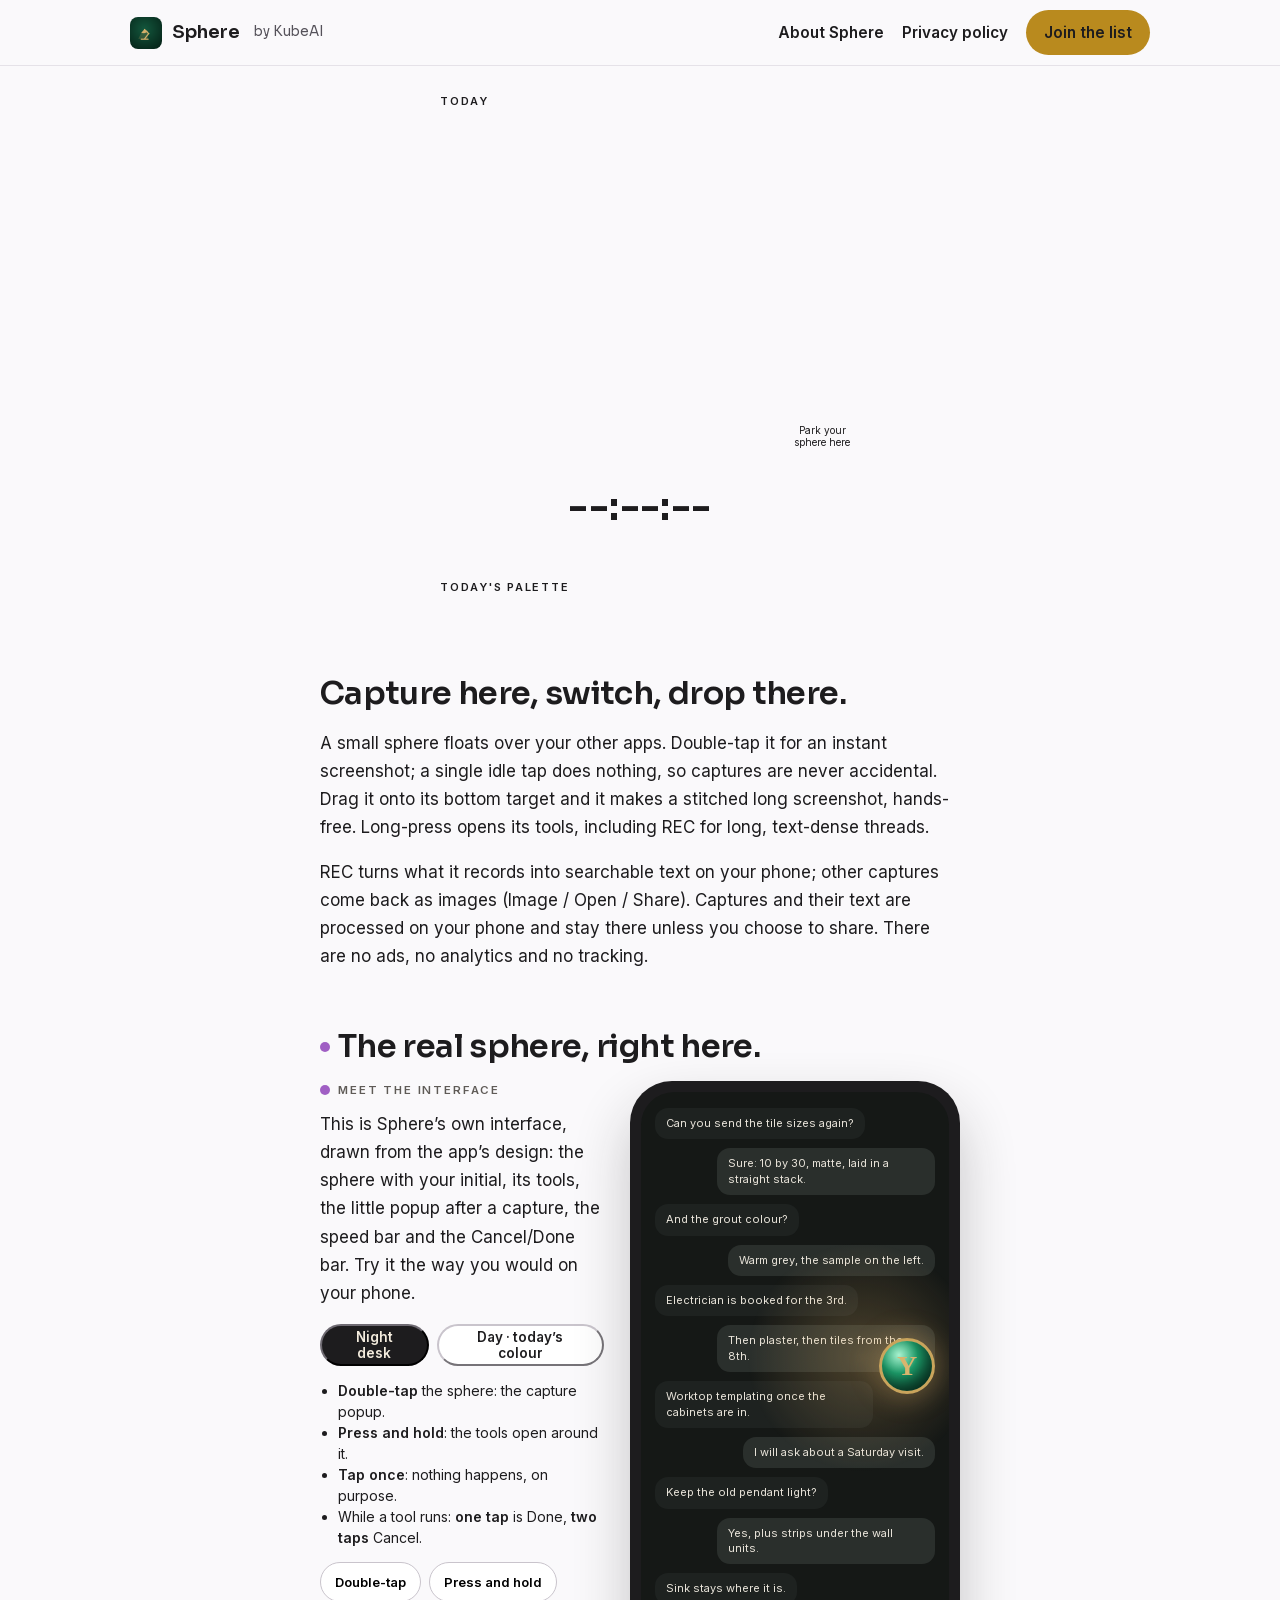
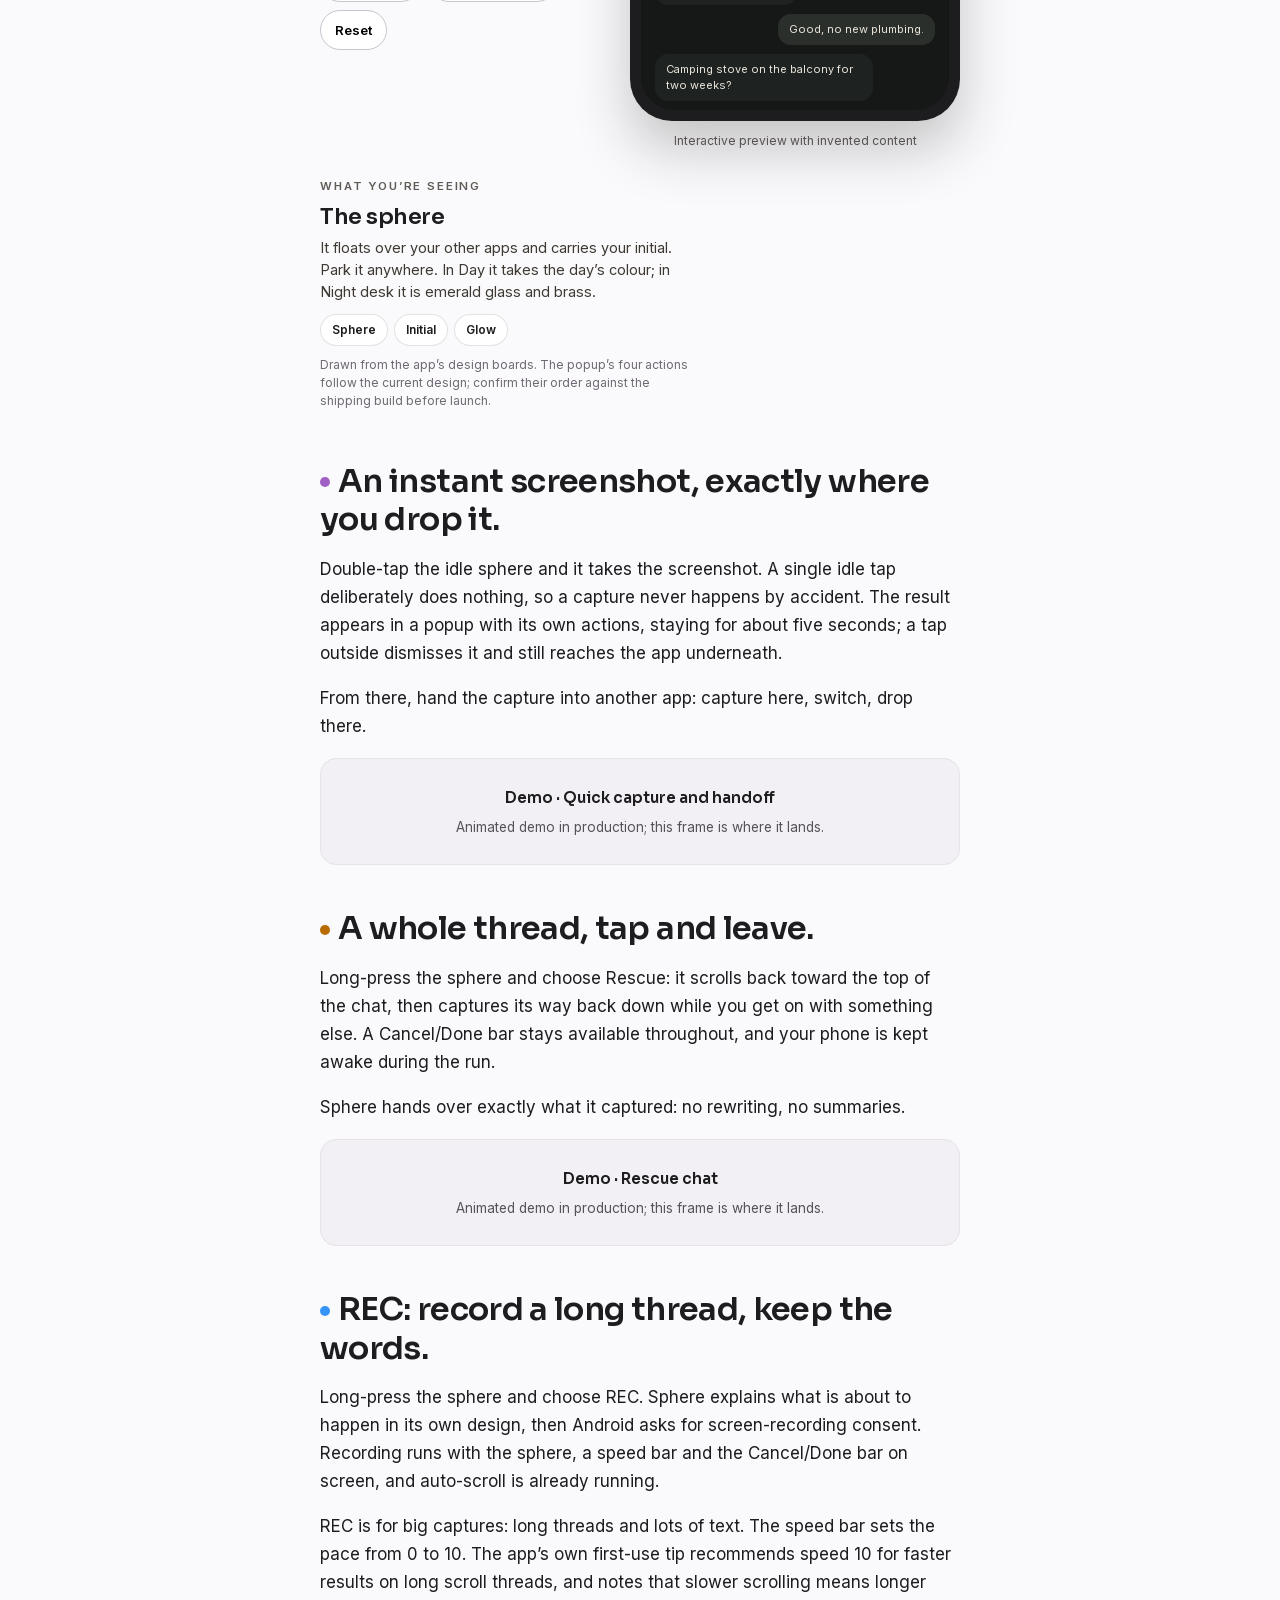
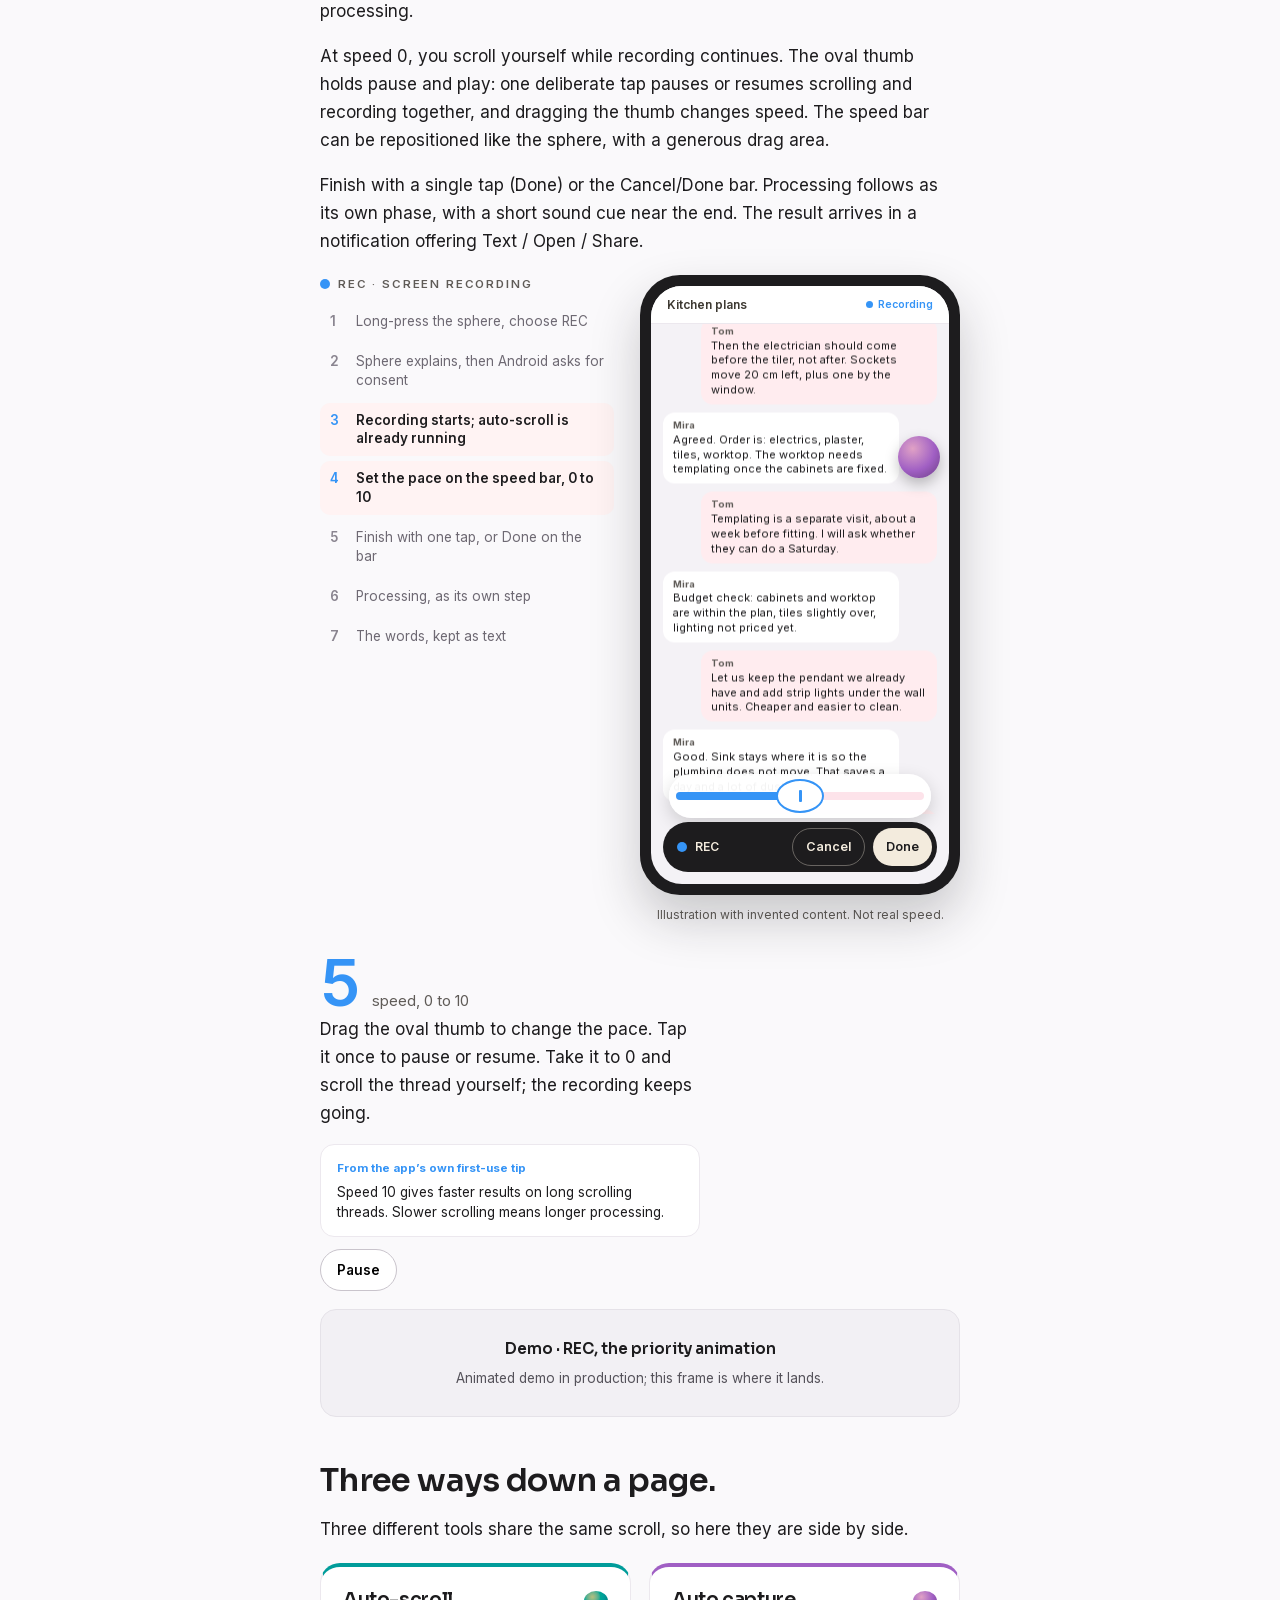
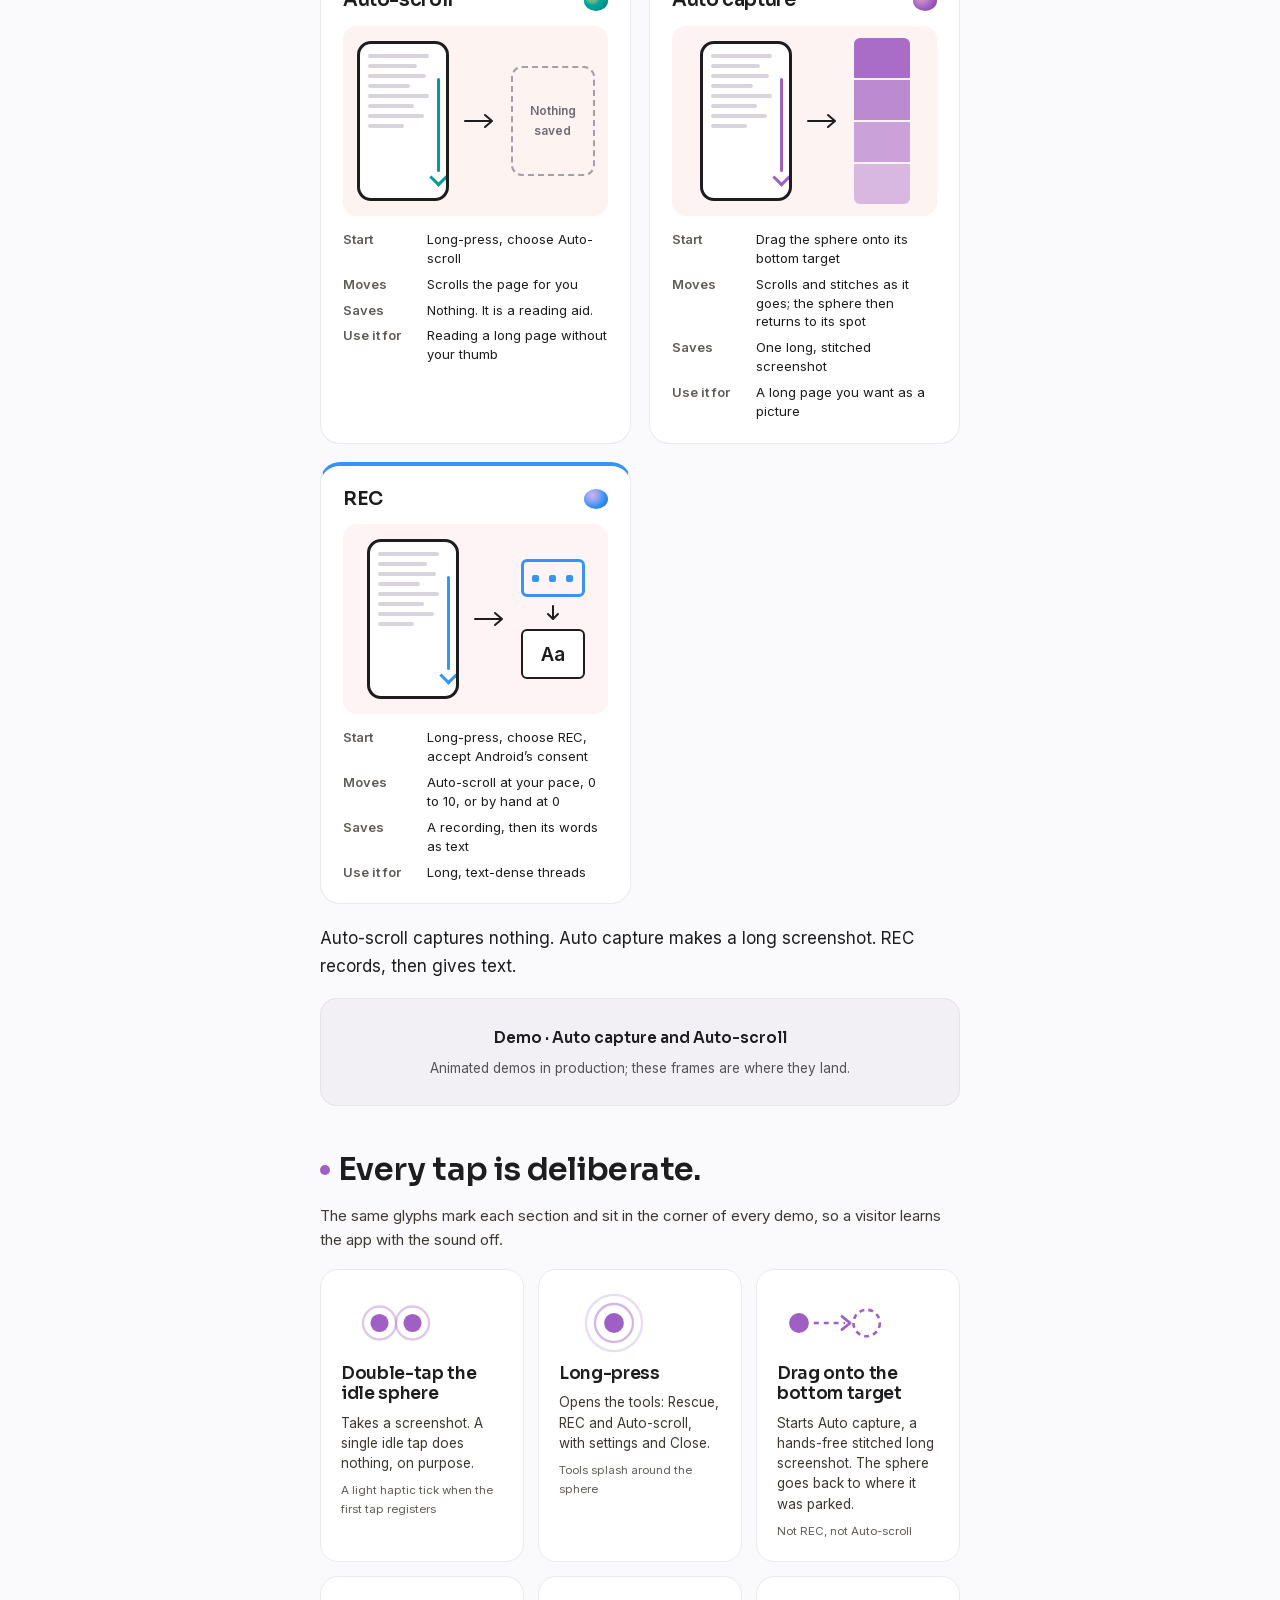
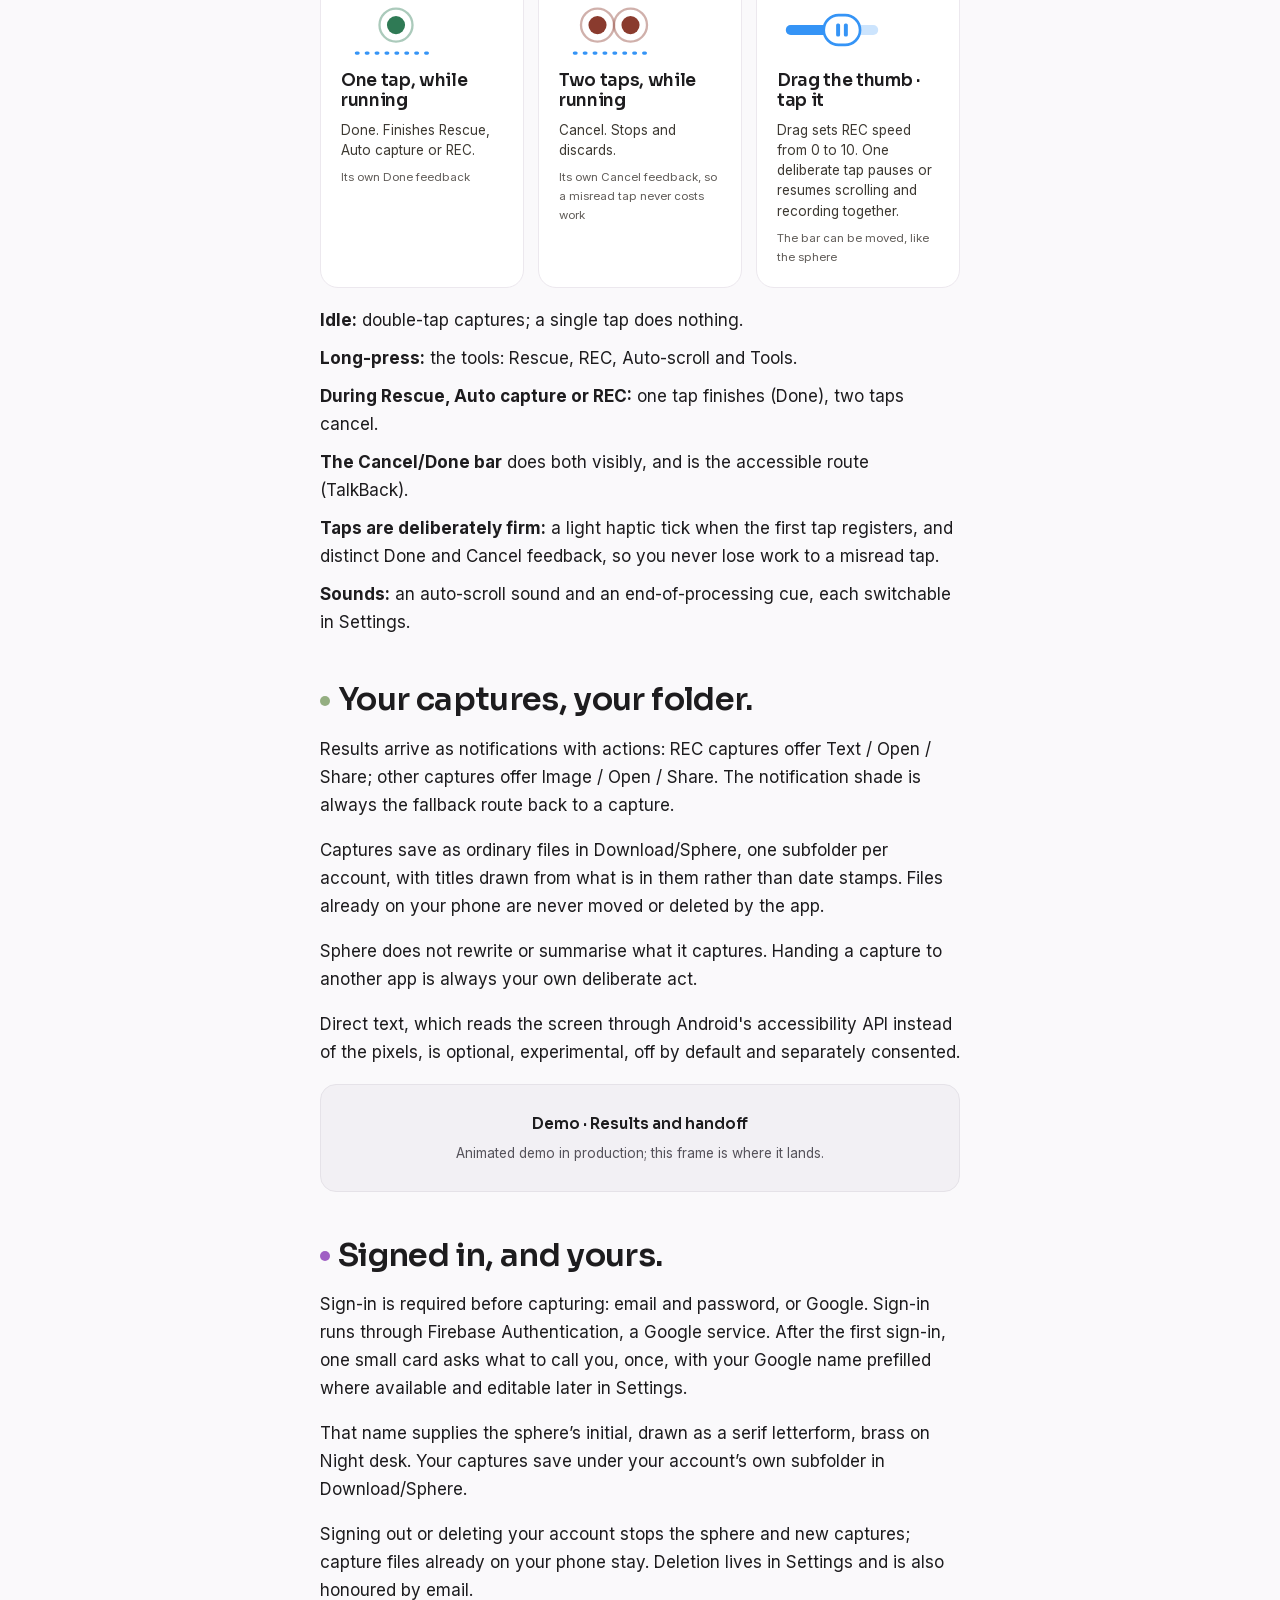
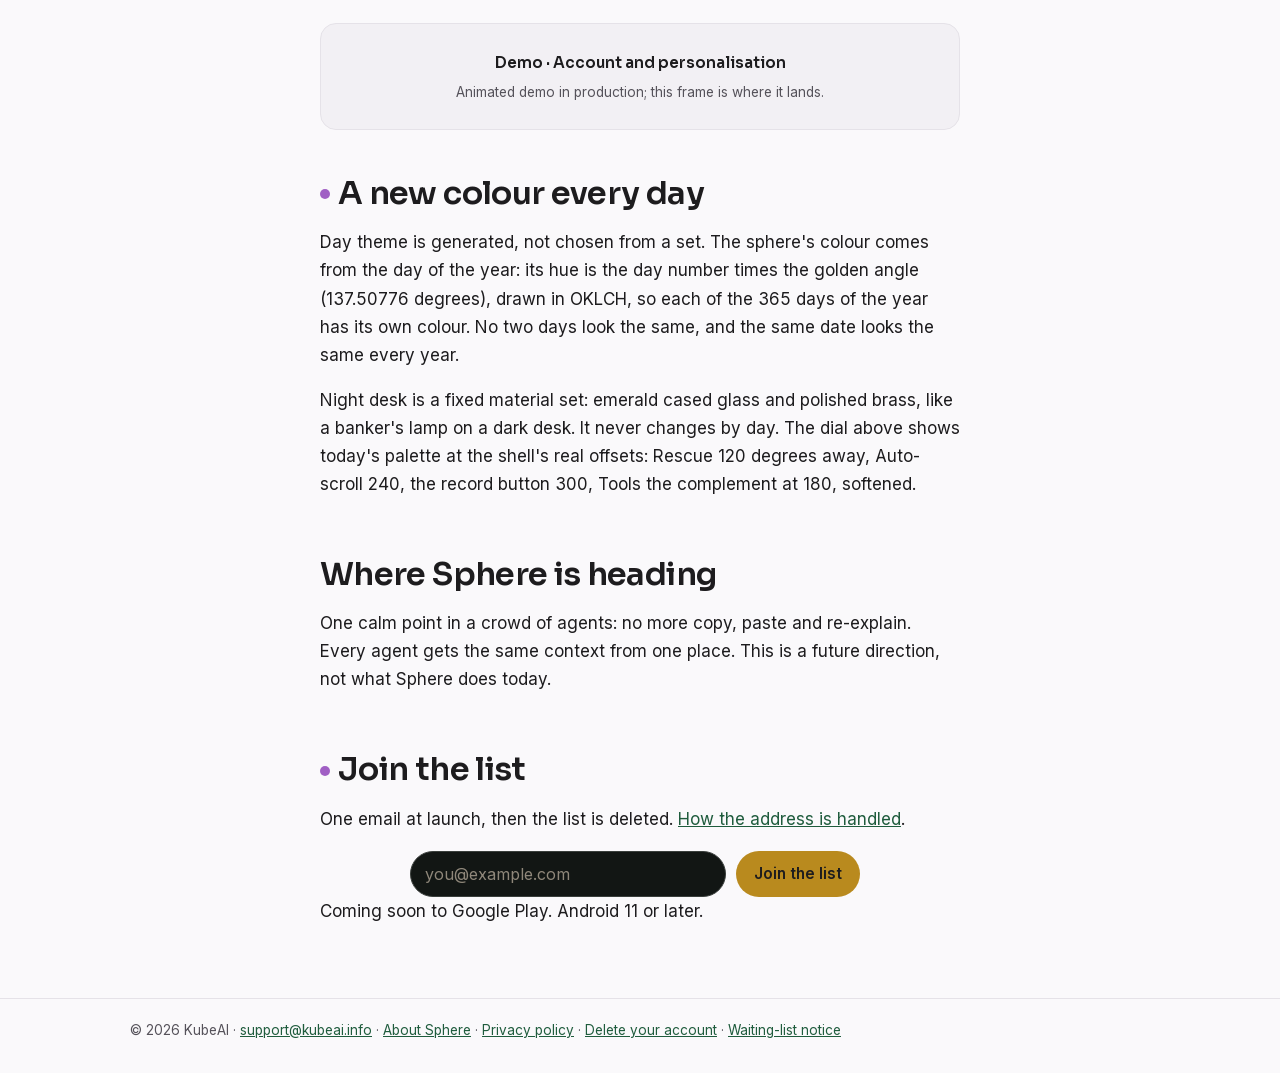
==== commit e99e515d: "Fix: CSS display overrides defeated the hidden attribute (pill/bar showed in idle mode); global [hid" ====
--- a/index.html
+++ b/index.html
@@ -152,6 +152,7 @@
 .recx-btns button[hidden]{display:none}
 @keyframes recxBlink{0%,100%{opacity:1}50%{opacity:.25}}
 @keyframes recxShim{0%{transform:translateX(-100%)}100%{transform:translateX(260%)}}
+[hidden]{display:none!important}
 @media (prefers-reduced-motion: reduce){.recx-chip::before{animation:none}.recx-shimmer::after{animation:none}}
 </style>
 <style>
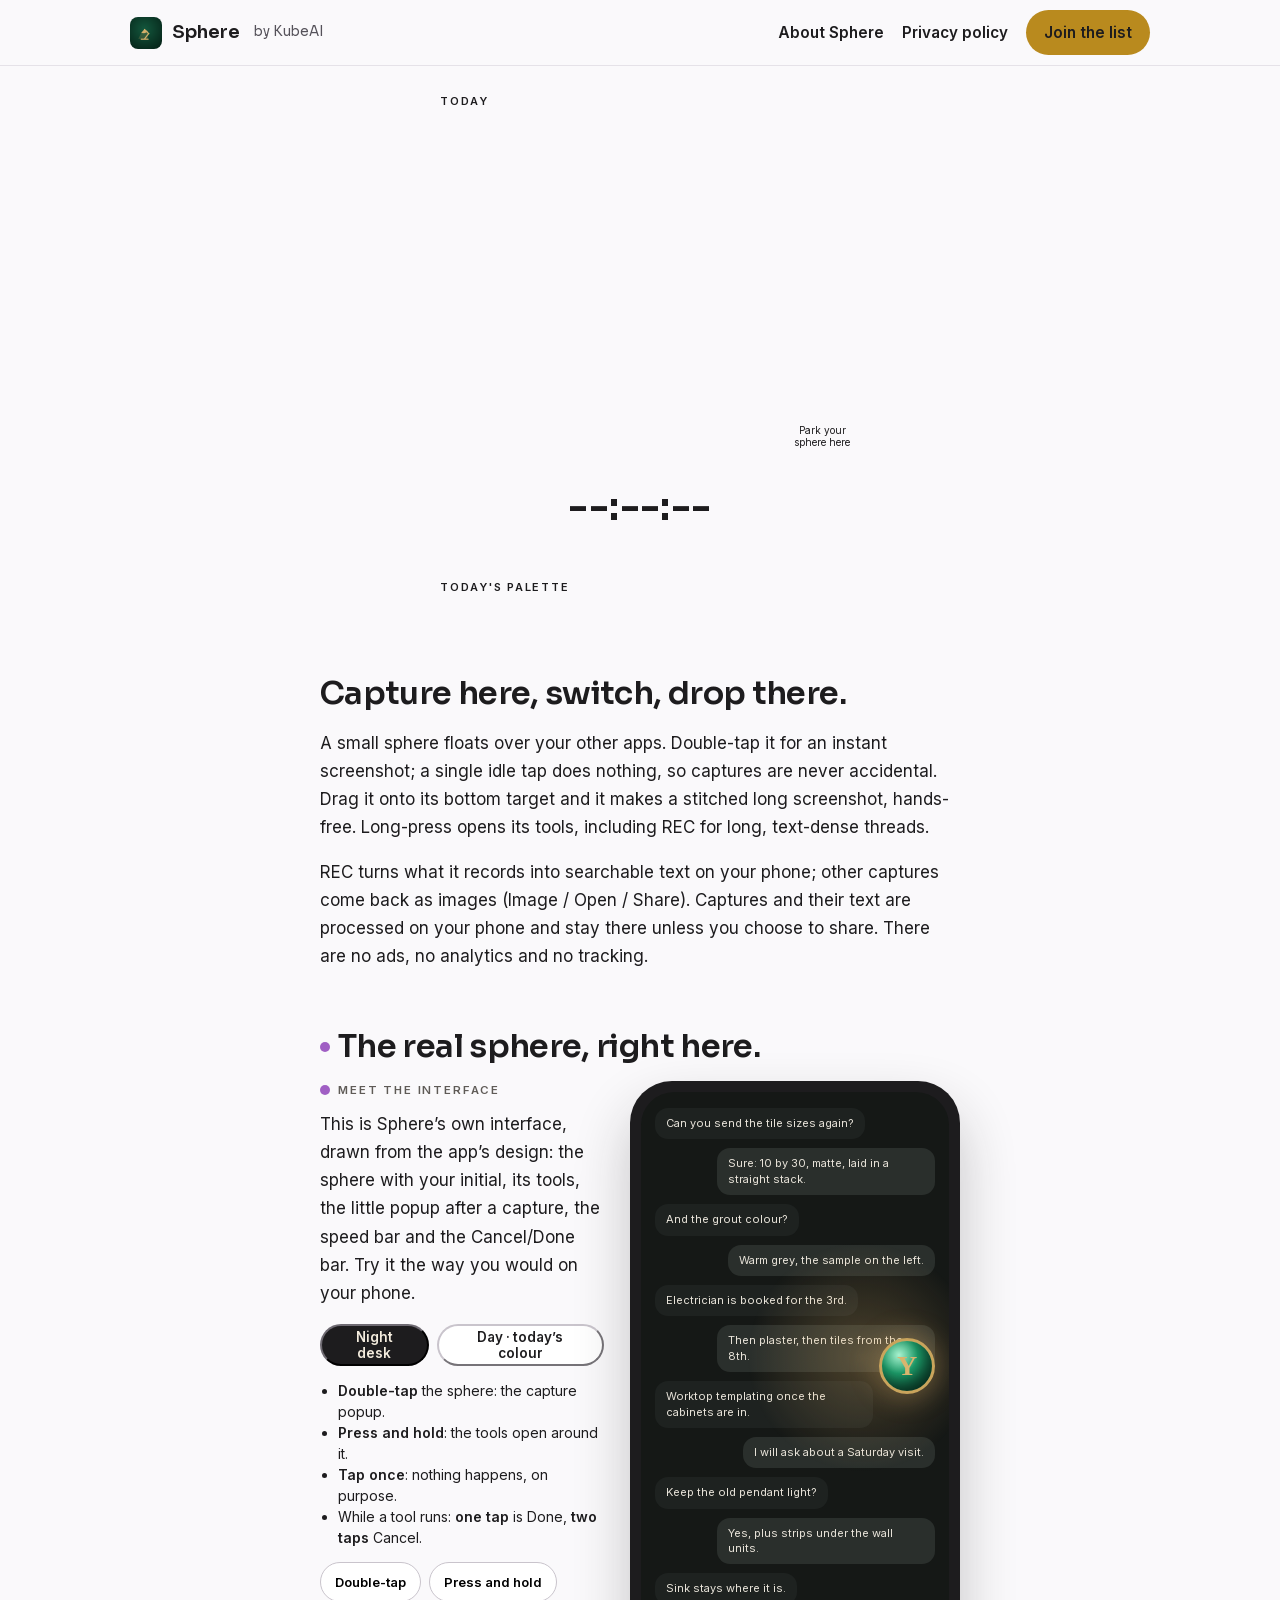
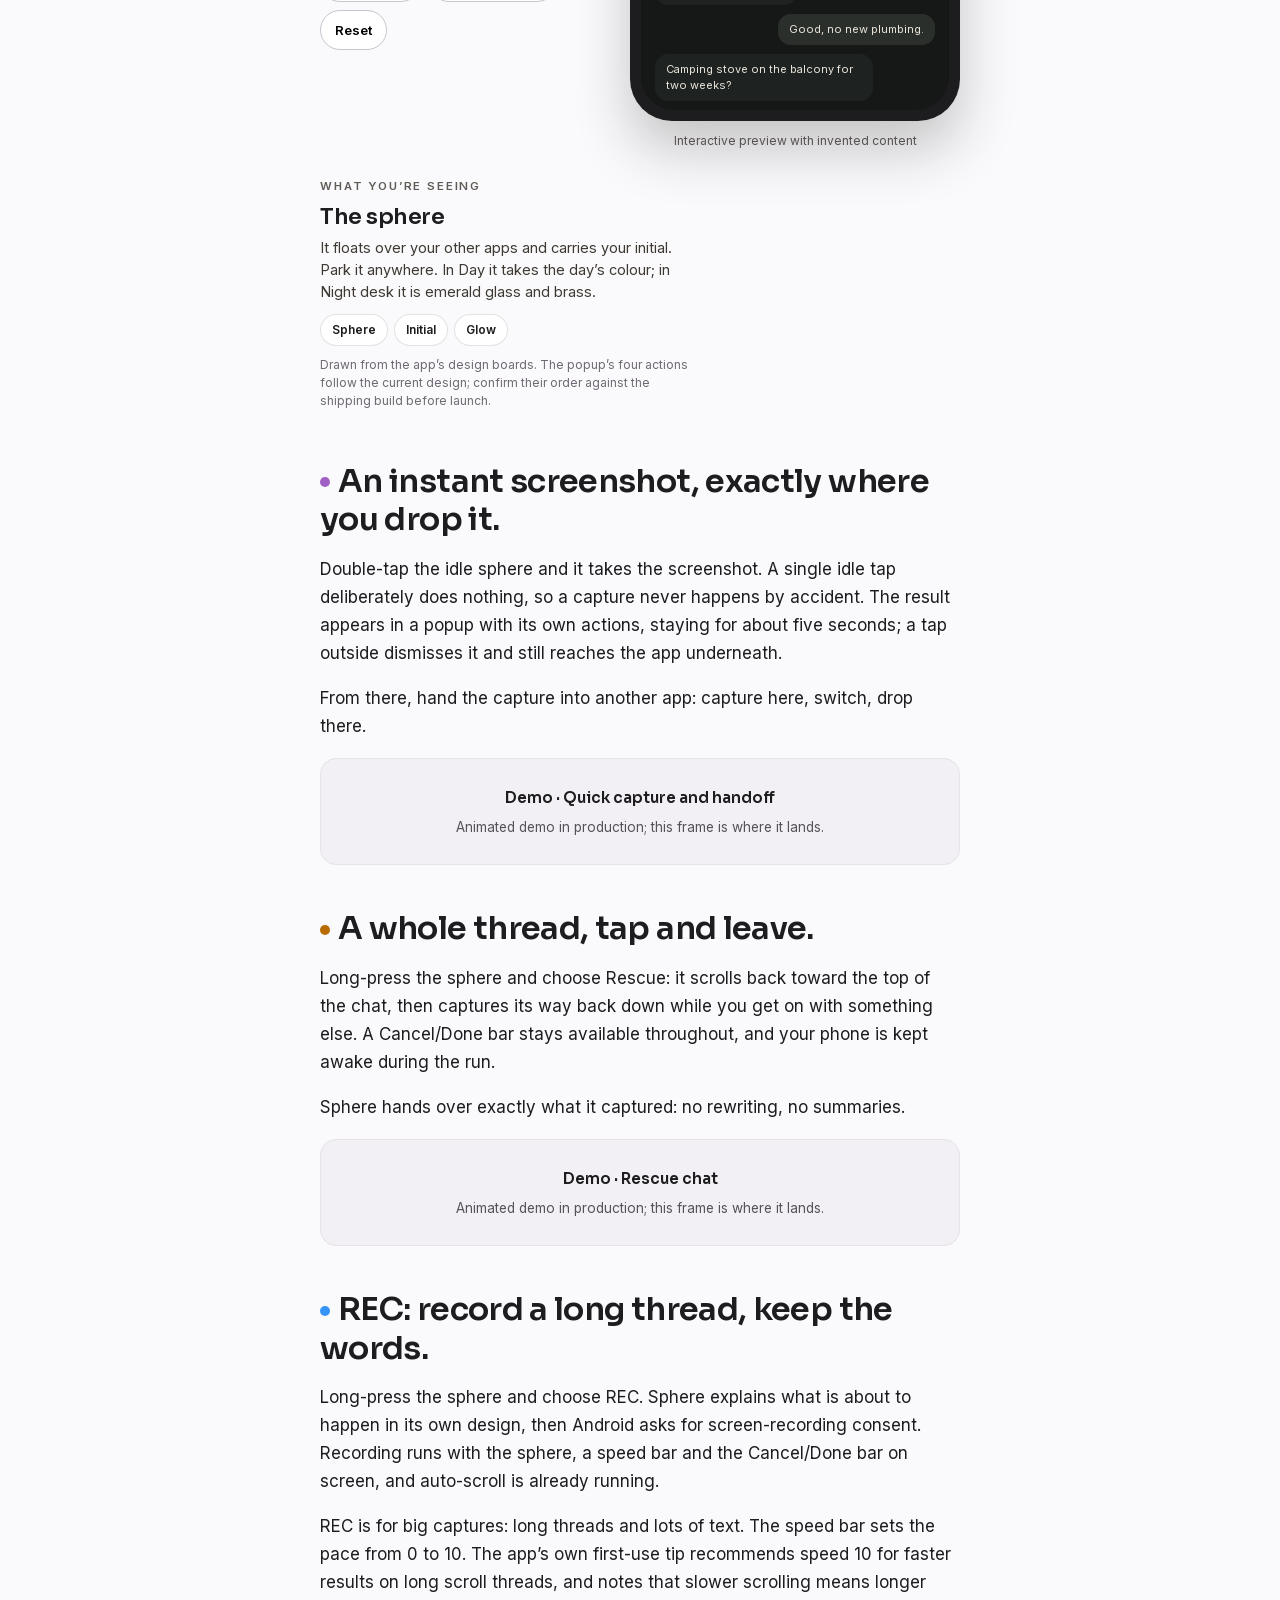
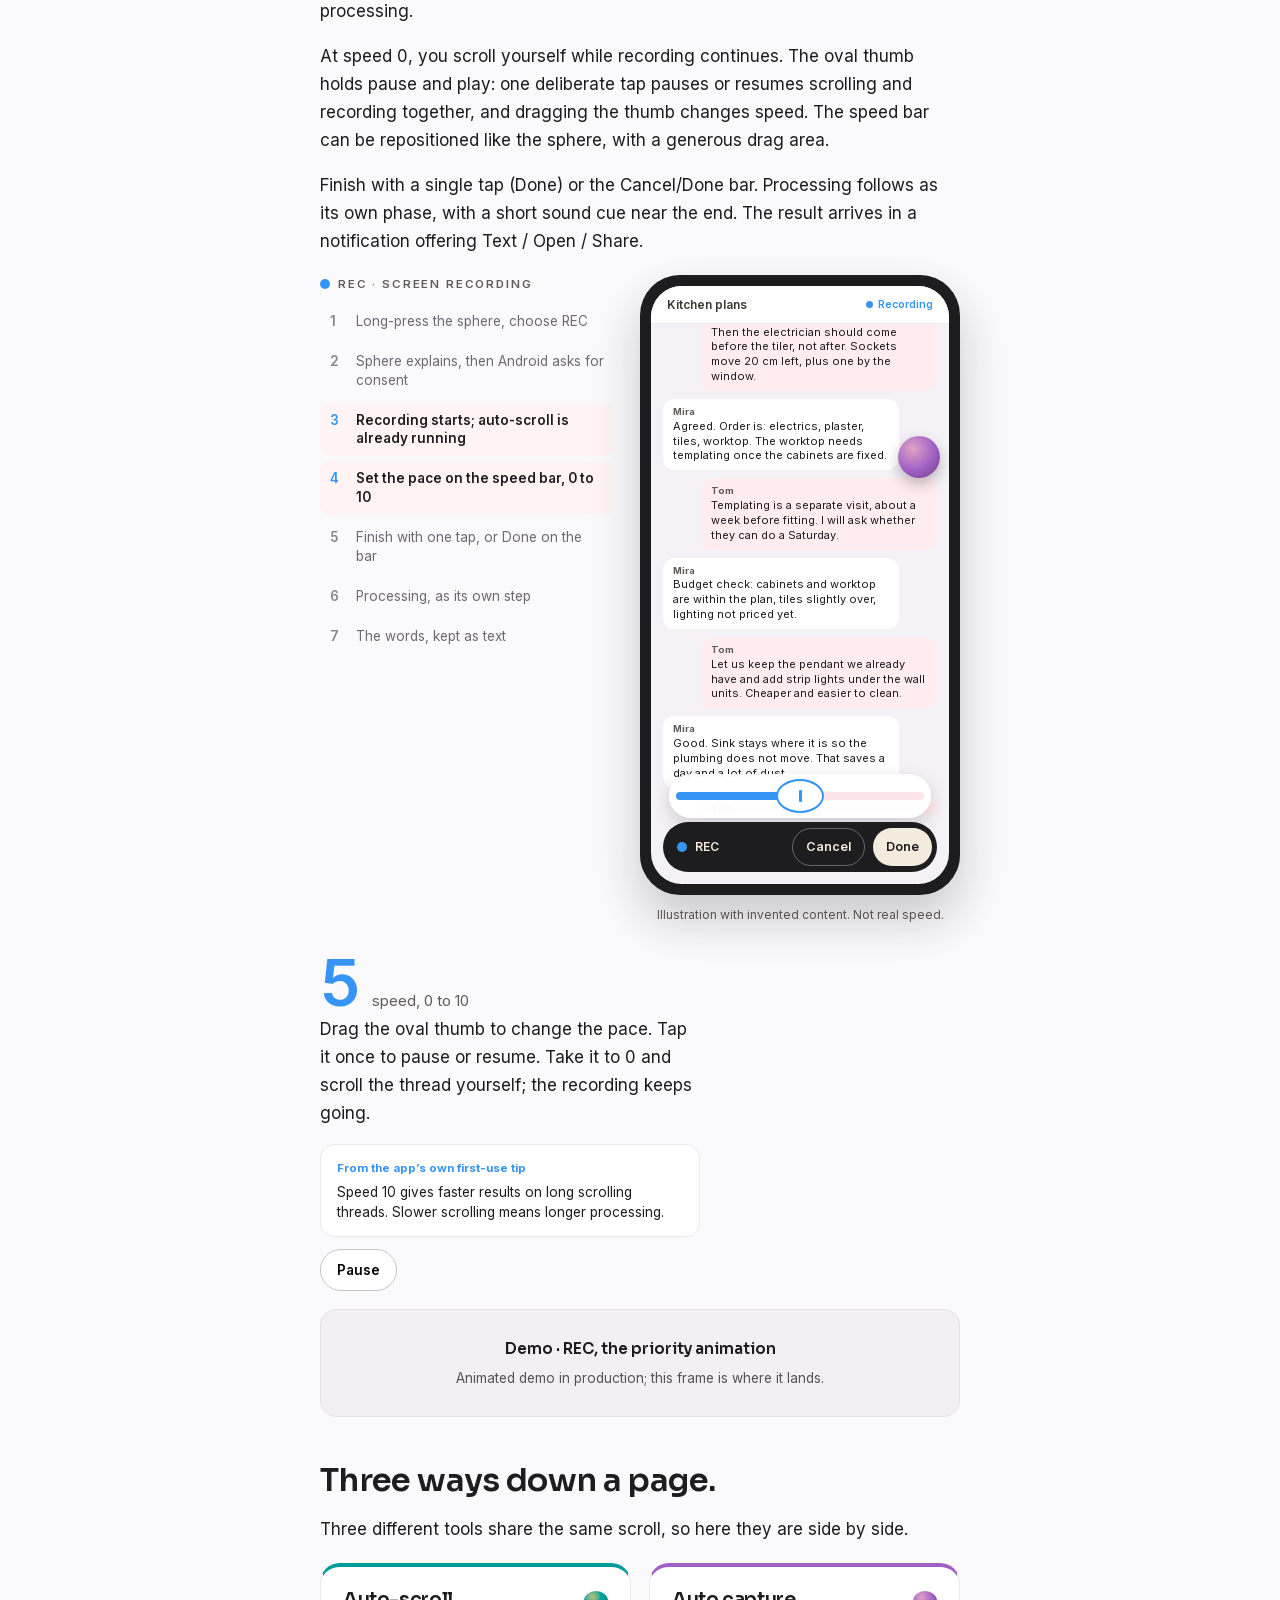
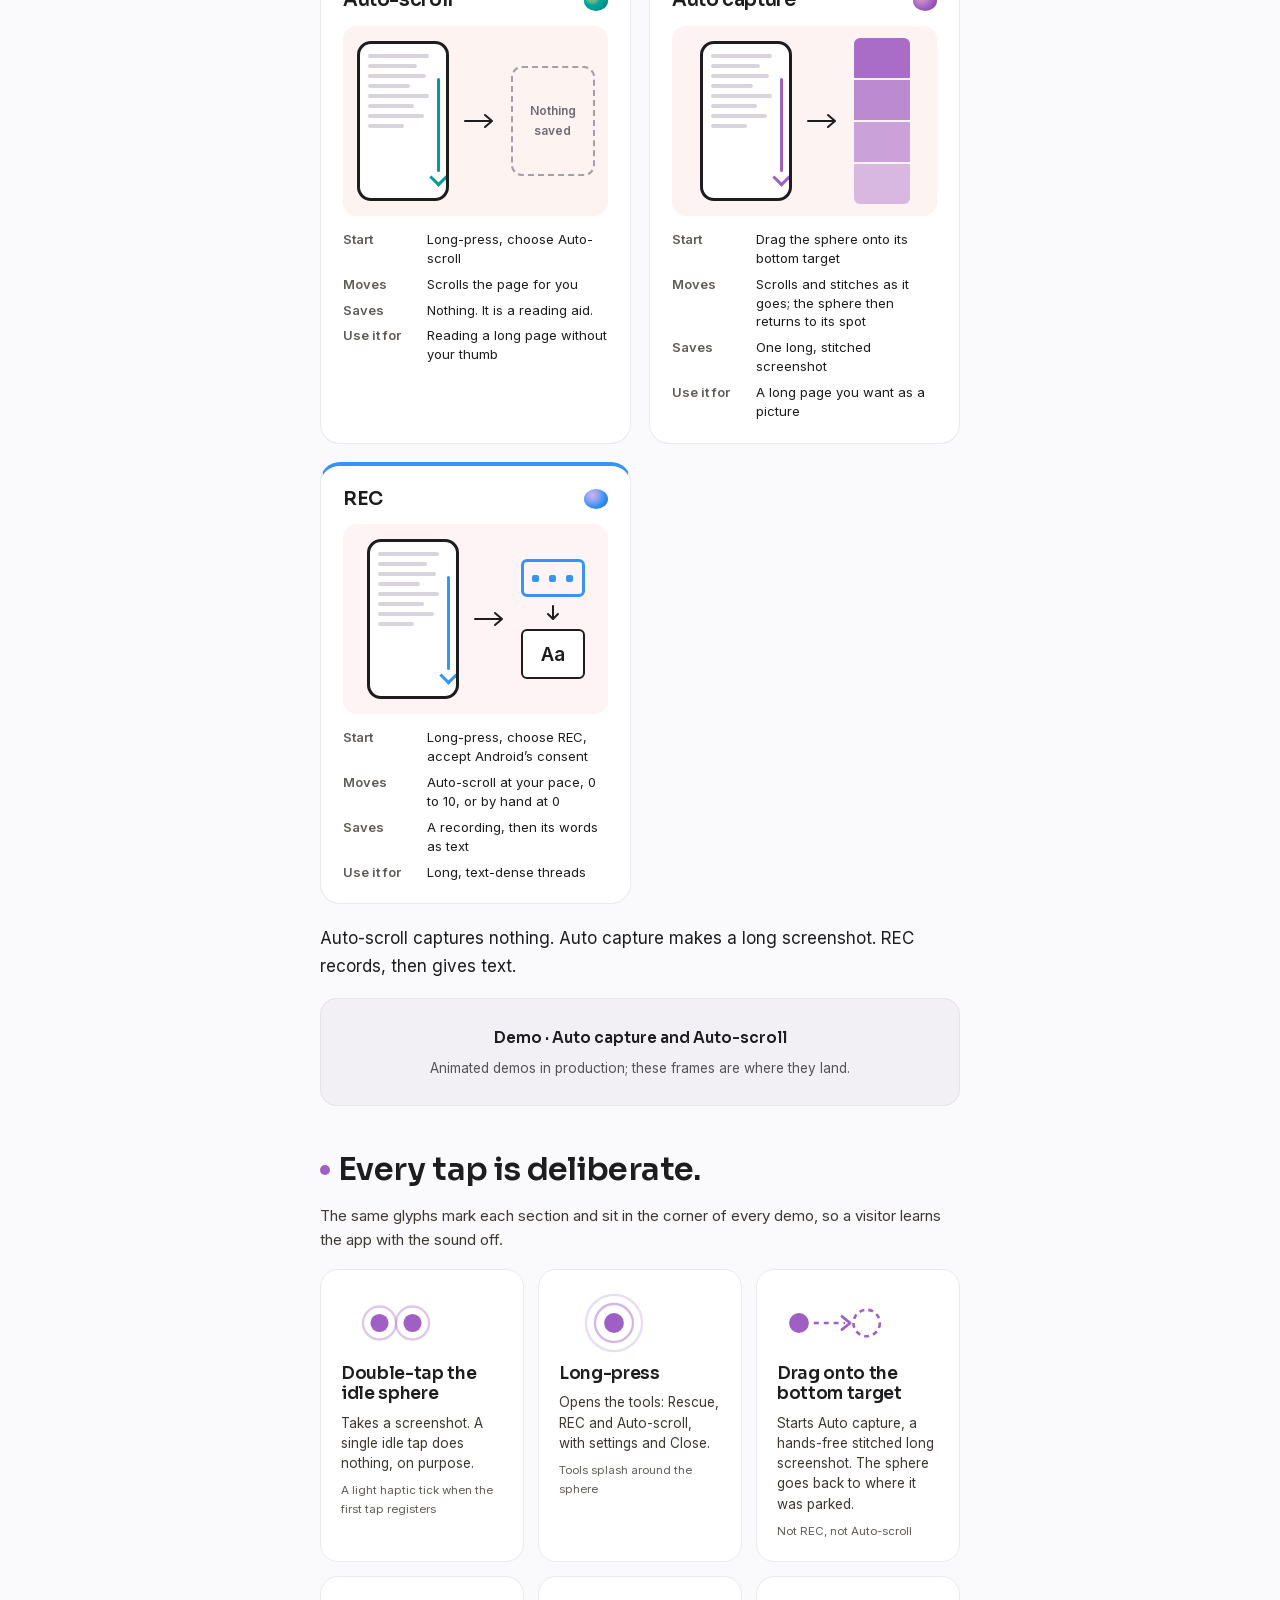
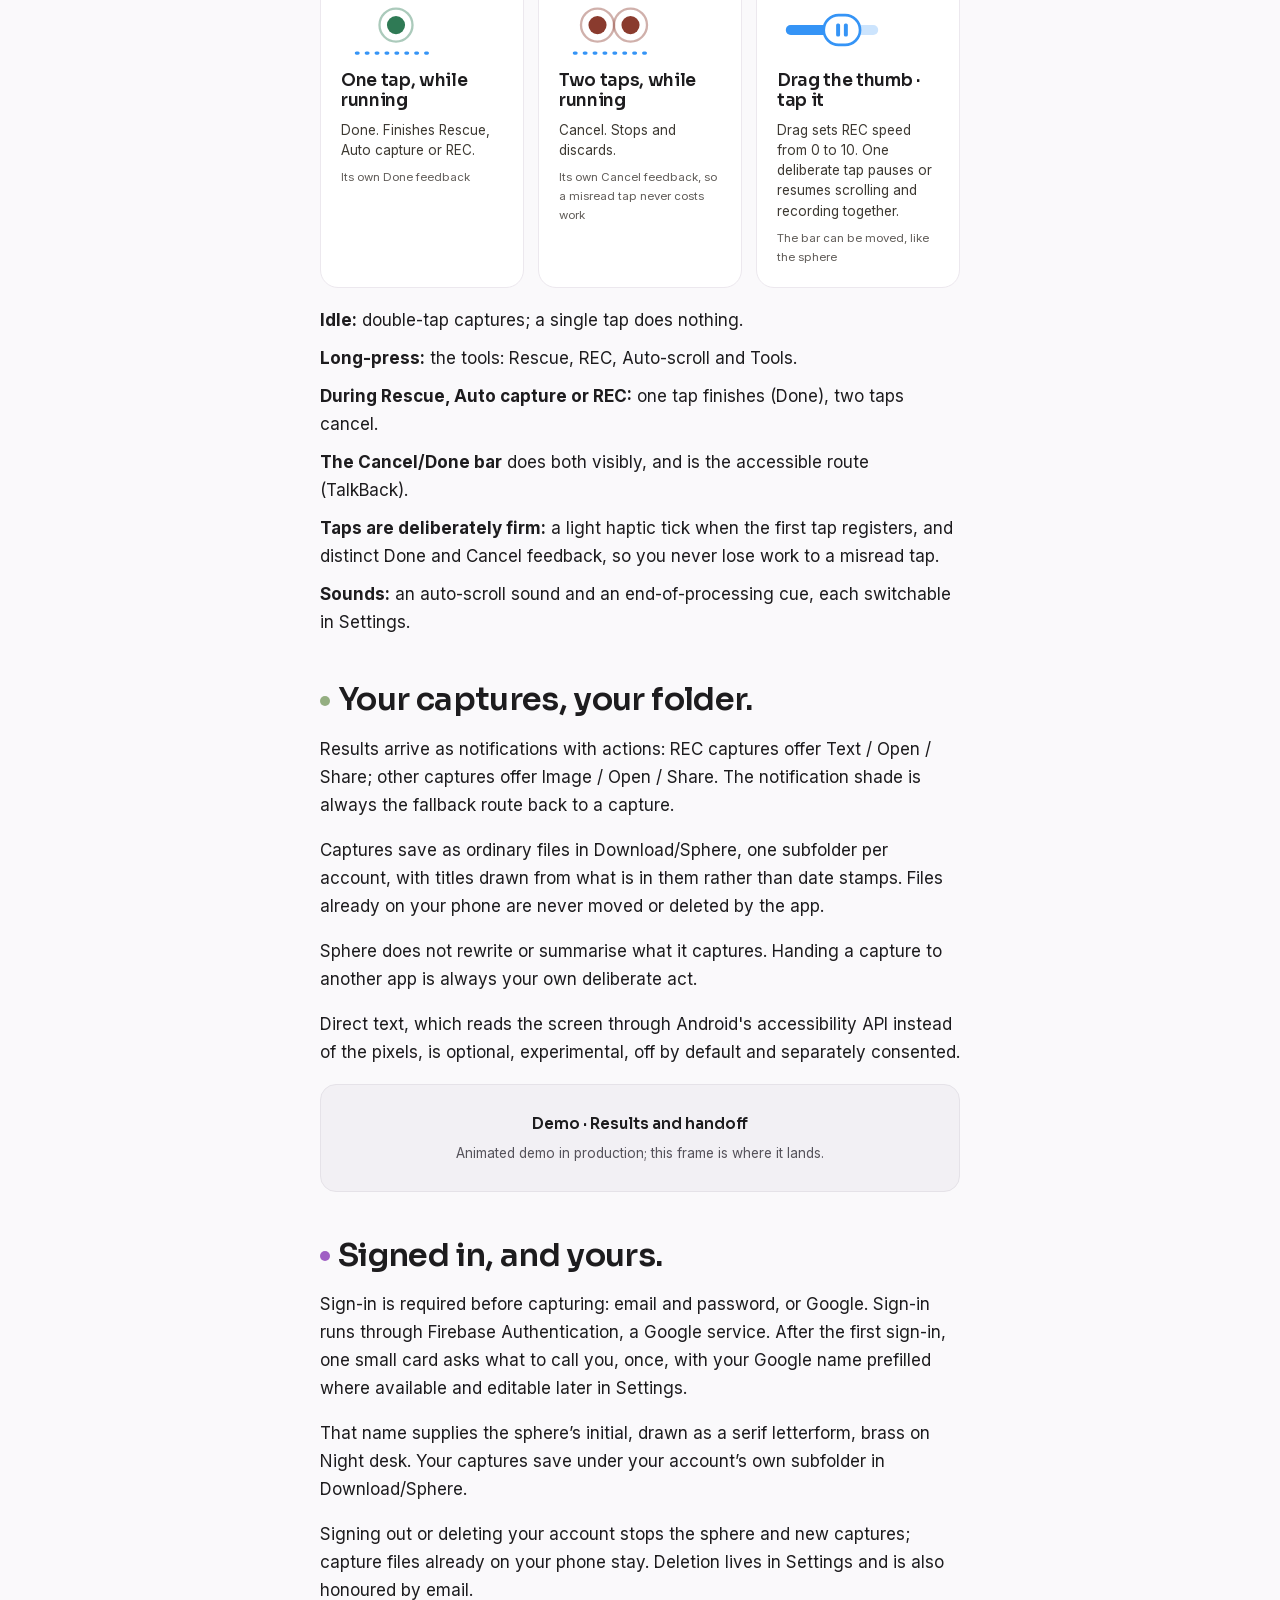
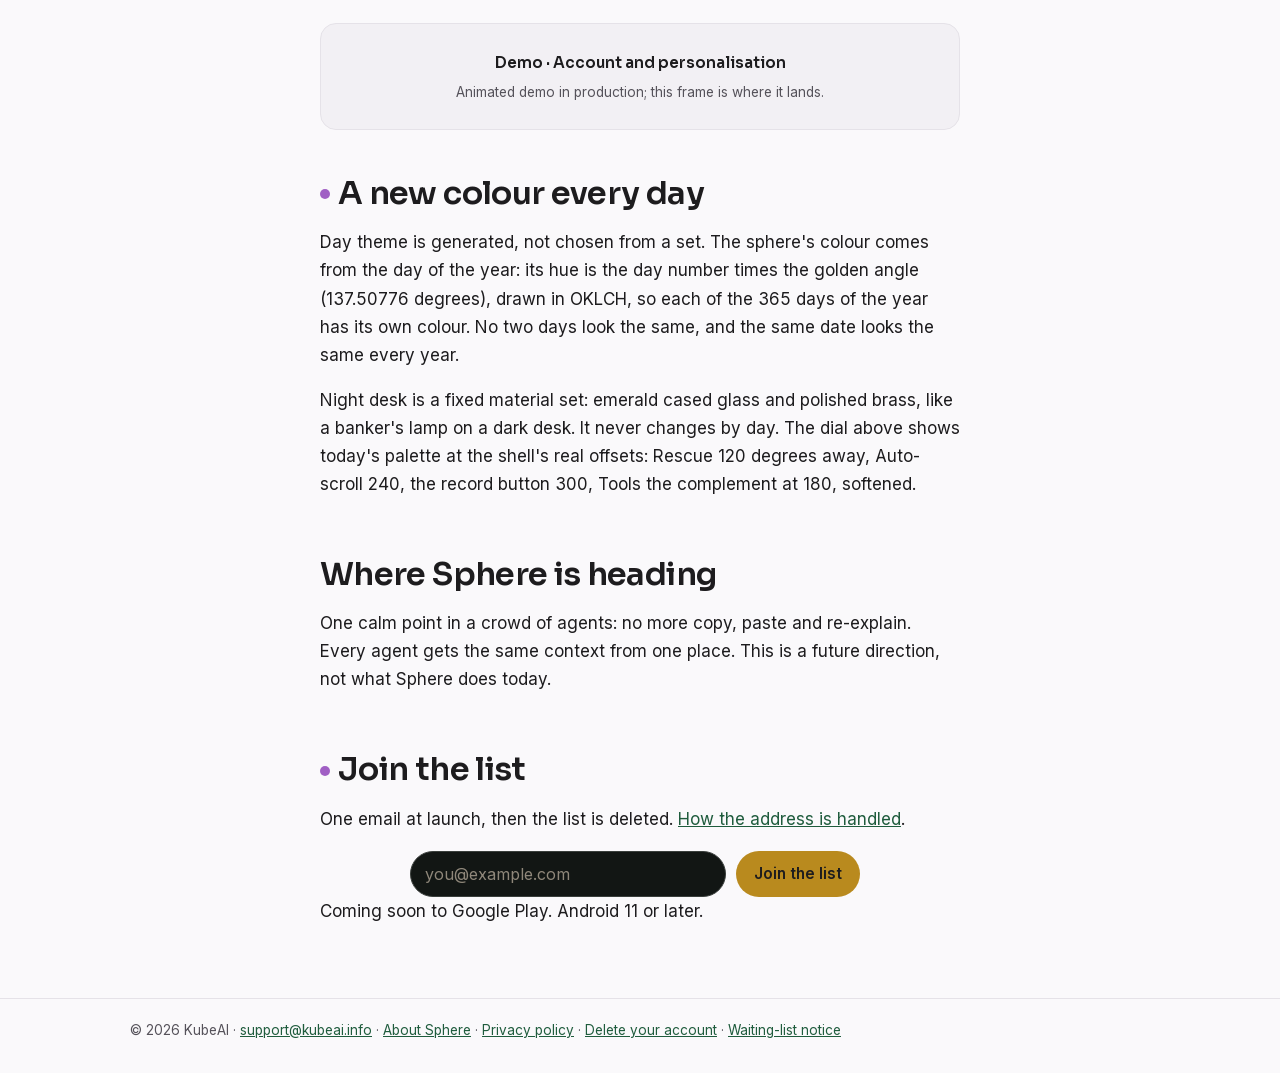
==== commit e56a8629: "Embed the seven delivered demo animations (D1-D7) in the demo frames with posters; frames no longer " ====
--- a/index.html
+++ b/index.html
@@ -31,6 +31,8 @@
     padding:26px 20px;display:flex;flex-direction:column;align-items:center;gap:6px;text-align:center}
   .demo-frame .df-title{font-family:Sora,Inter,sans-serif;font-weight:600;font-size:.95rem;color:var(--ink)}
   .demo-frame .df-note{font-size:.85rem;color:var(--ink2)}
+  .df-vids{display:flex;gap:14px;flex-wrap:wrap;justify-content:center;margin:2px 0 6px}
+  .demo-frame video.df-vid{width:min(272px,86%);aspect-ratio:9/16;height:auto;object-fit:cover;border-radius:14px;background:#0c1310}
   .ways{display:grid;gap:14px;grid-template-columns:repeat(auto-fit,minmax(196px,1fr));margin:14px 0 4px}
   .way{border:1px solid var(--hair);border-radius:16px;background:var(--panel);padding:16px 18px}
   .way h3{margin:0 0 6px}
@@ -80,6 +82,14 @@
 r.setProperty('--c-tools','oklch(0.72 0.07 '+n(hue+180)+')');
 window.SPHUE=hue;window.SPHN=n;
 })();
+
+  var vids=[].slice.call(document.querySelectorAll('.df-vid'));
+  var rmMotion=window.matchMedia&&matchMedia('(prefers-reduced-motion: reduce)').matches;
+  if('IntersectionObserver' in window && vids.length){
+    var vio=new IntersectionObserver(function(es){es.forEach(function(en){var v=en.target;if(!v)return;
+      if(en.isIntersecting&&!rmMotion){v.play().catch(function(){});}else{v.pause();}});},{threshold:.25});
+    vids.forEach(function(v){vio.observe(v);});
+  }
 </script>
 <style>
 .recx-cols{display:flex;flex-wrap:wrap;gap:26px;margin:20px 0 8px;align-items:flex-start}
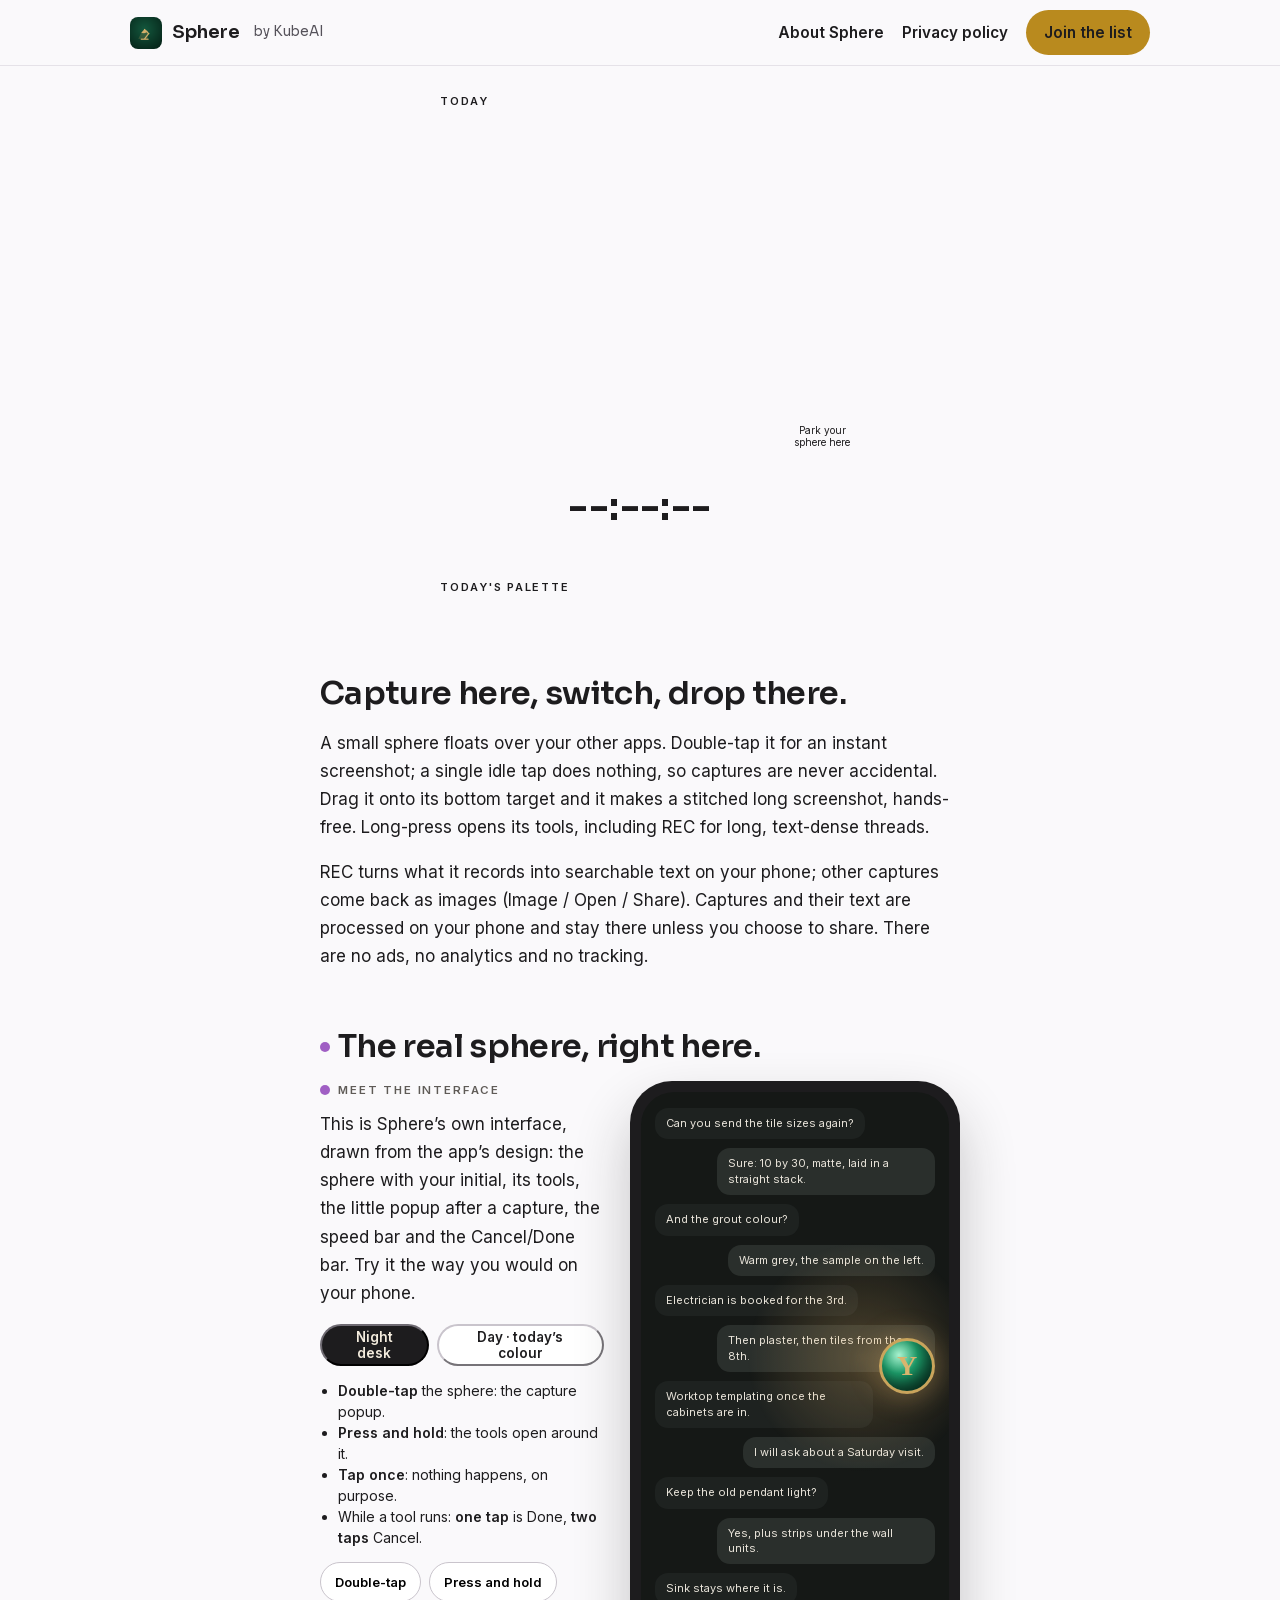
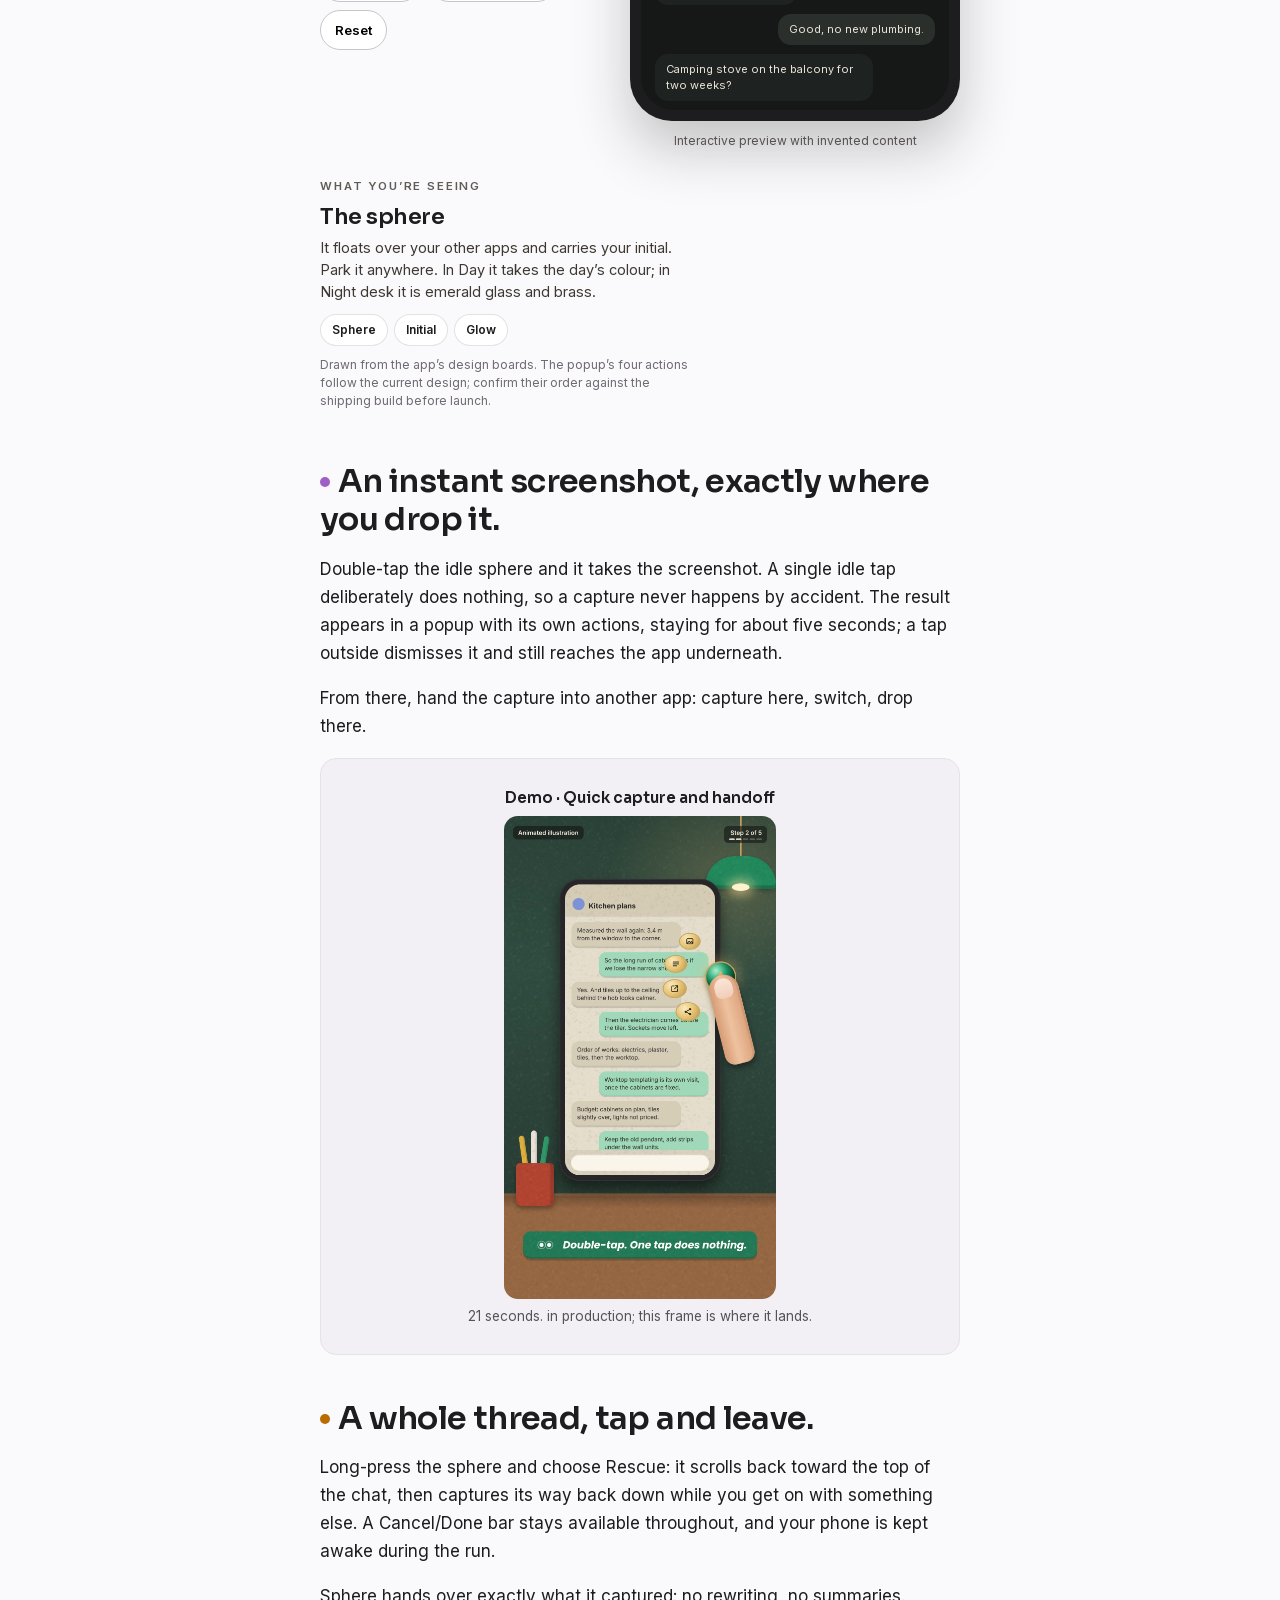
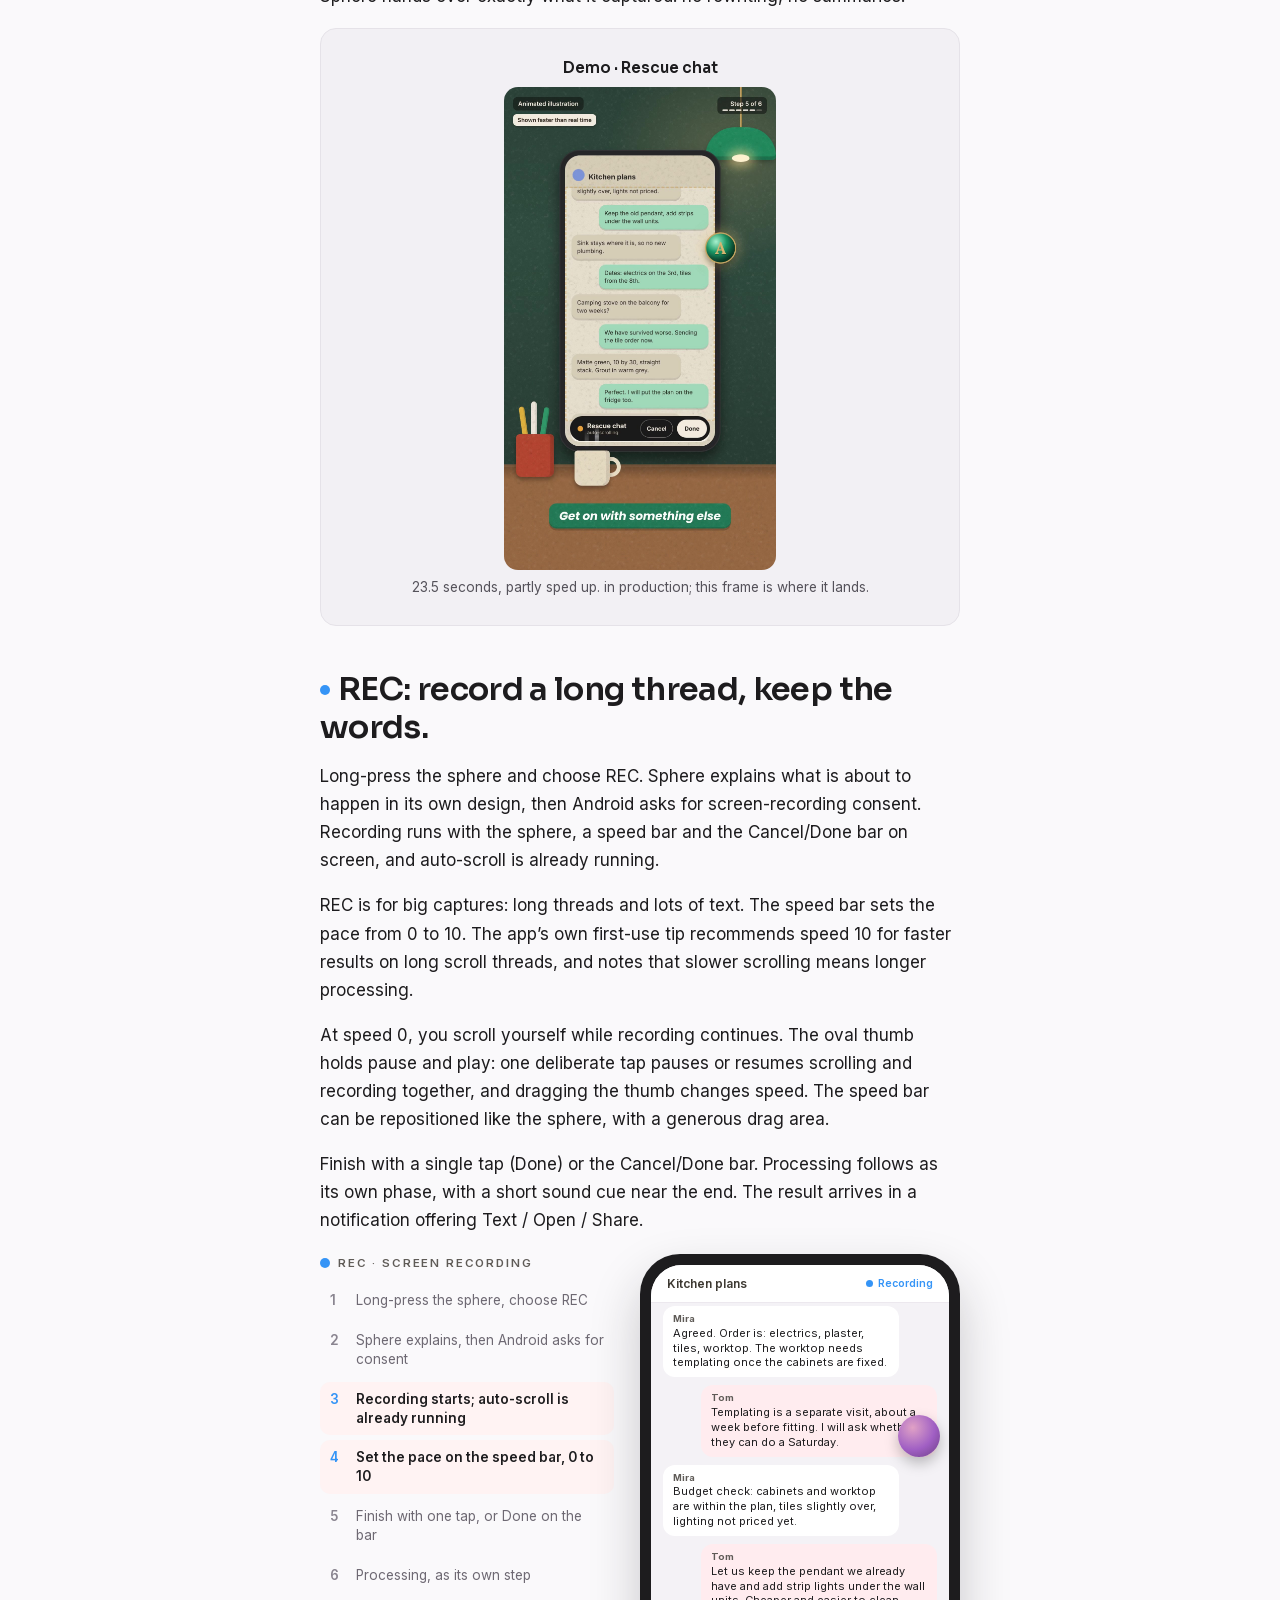
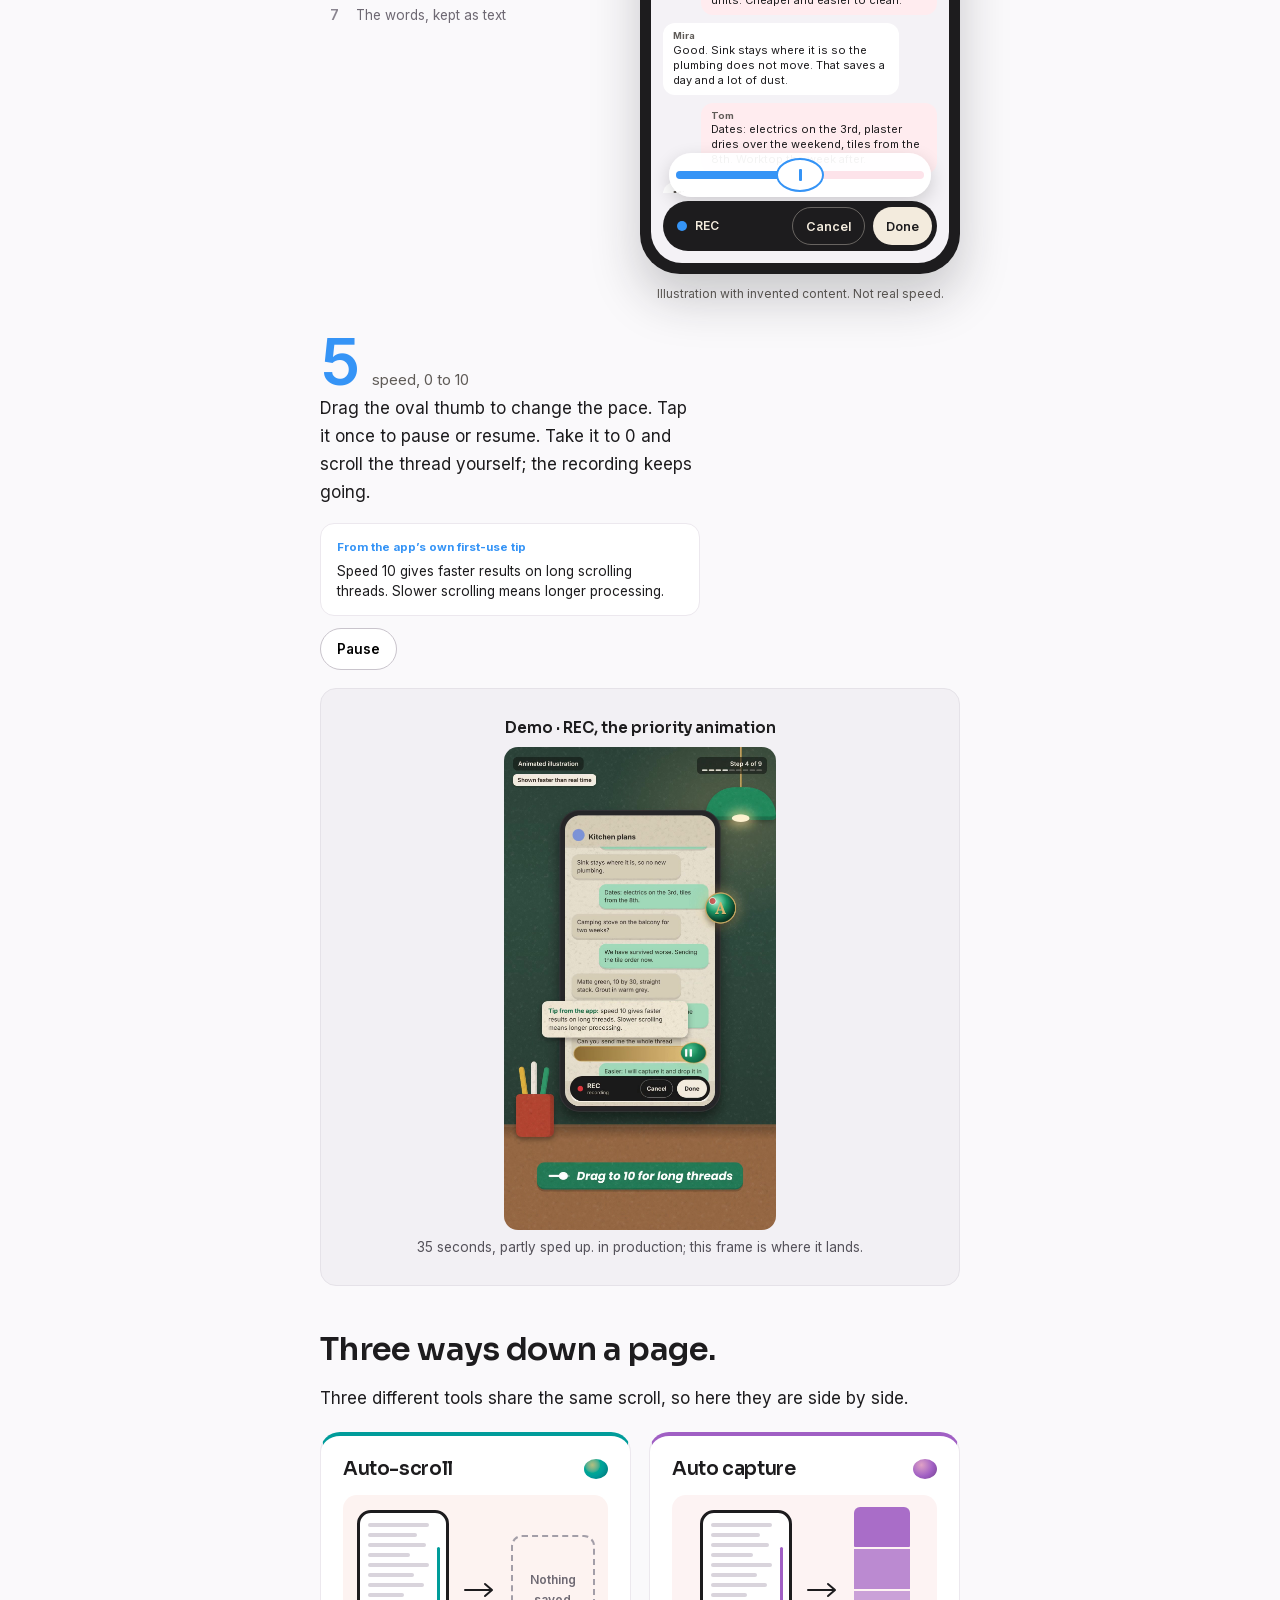
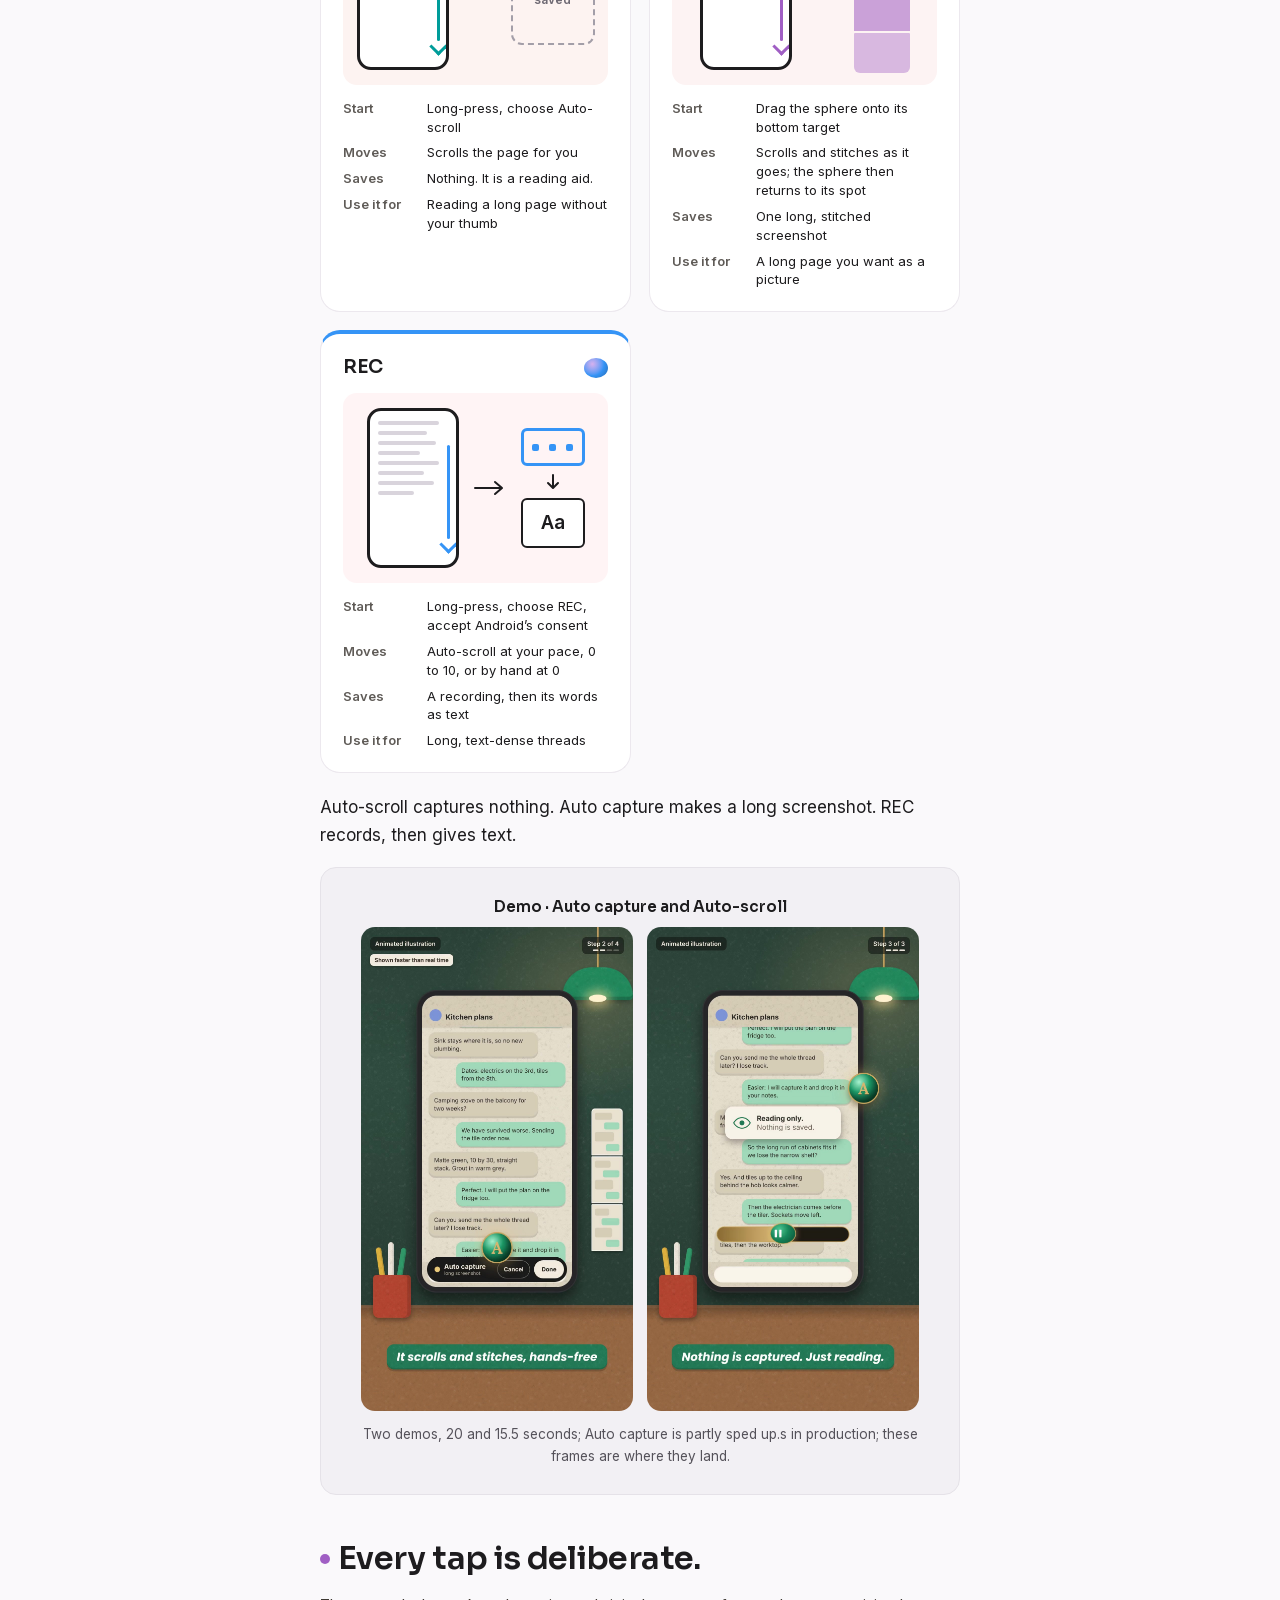
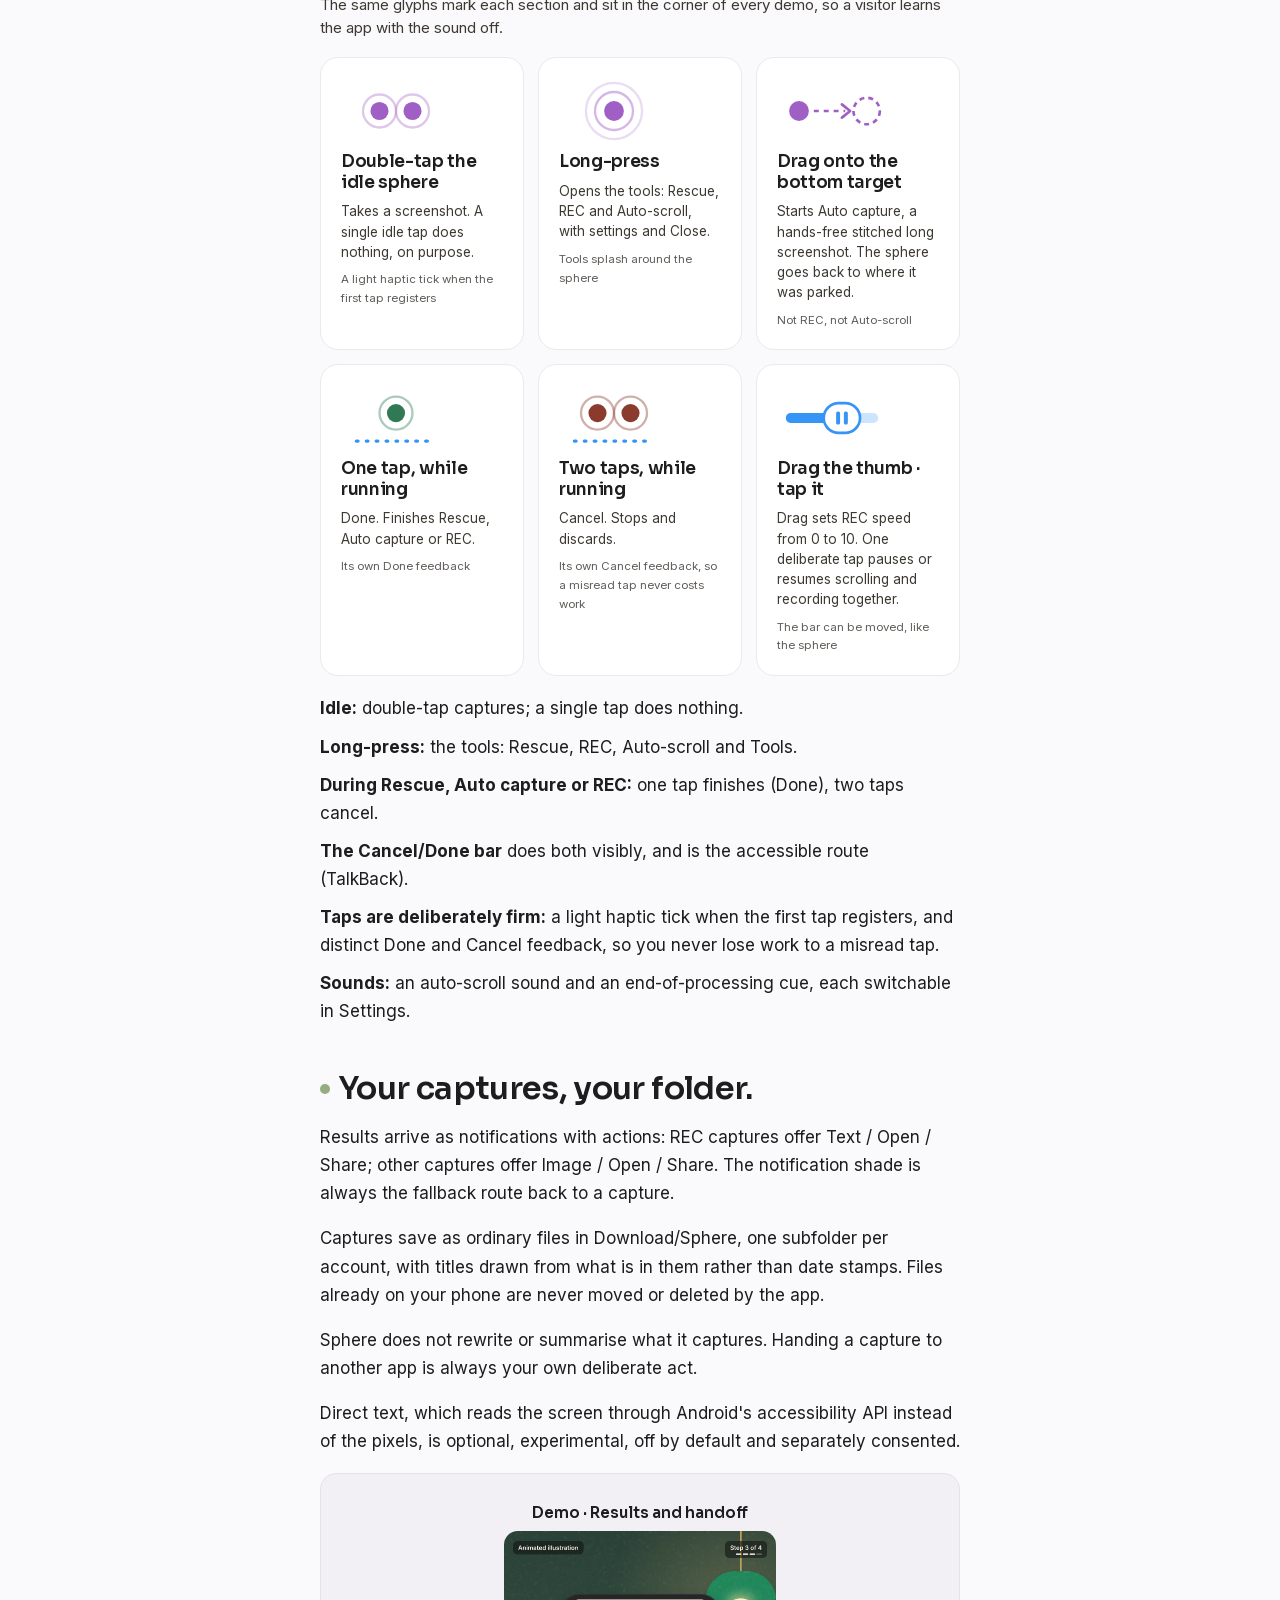
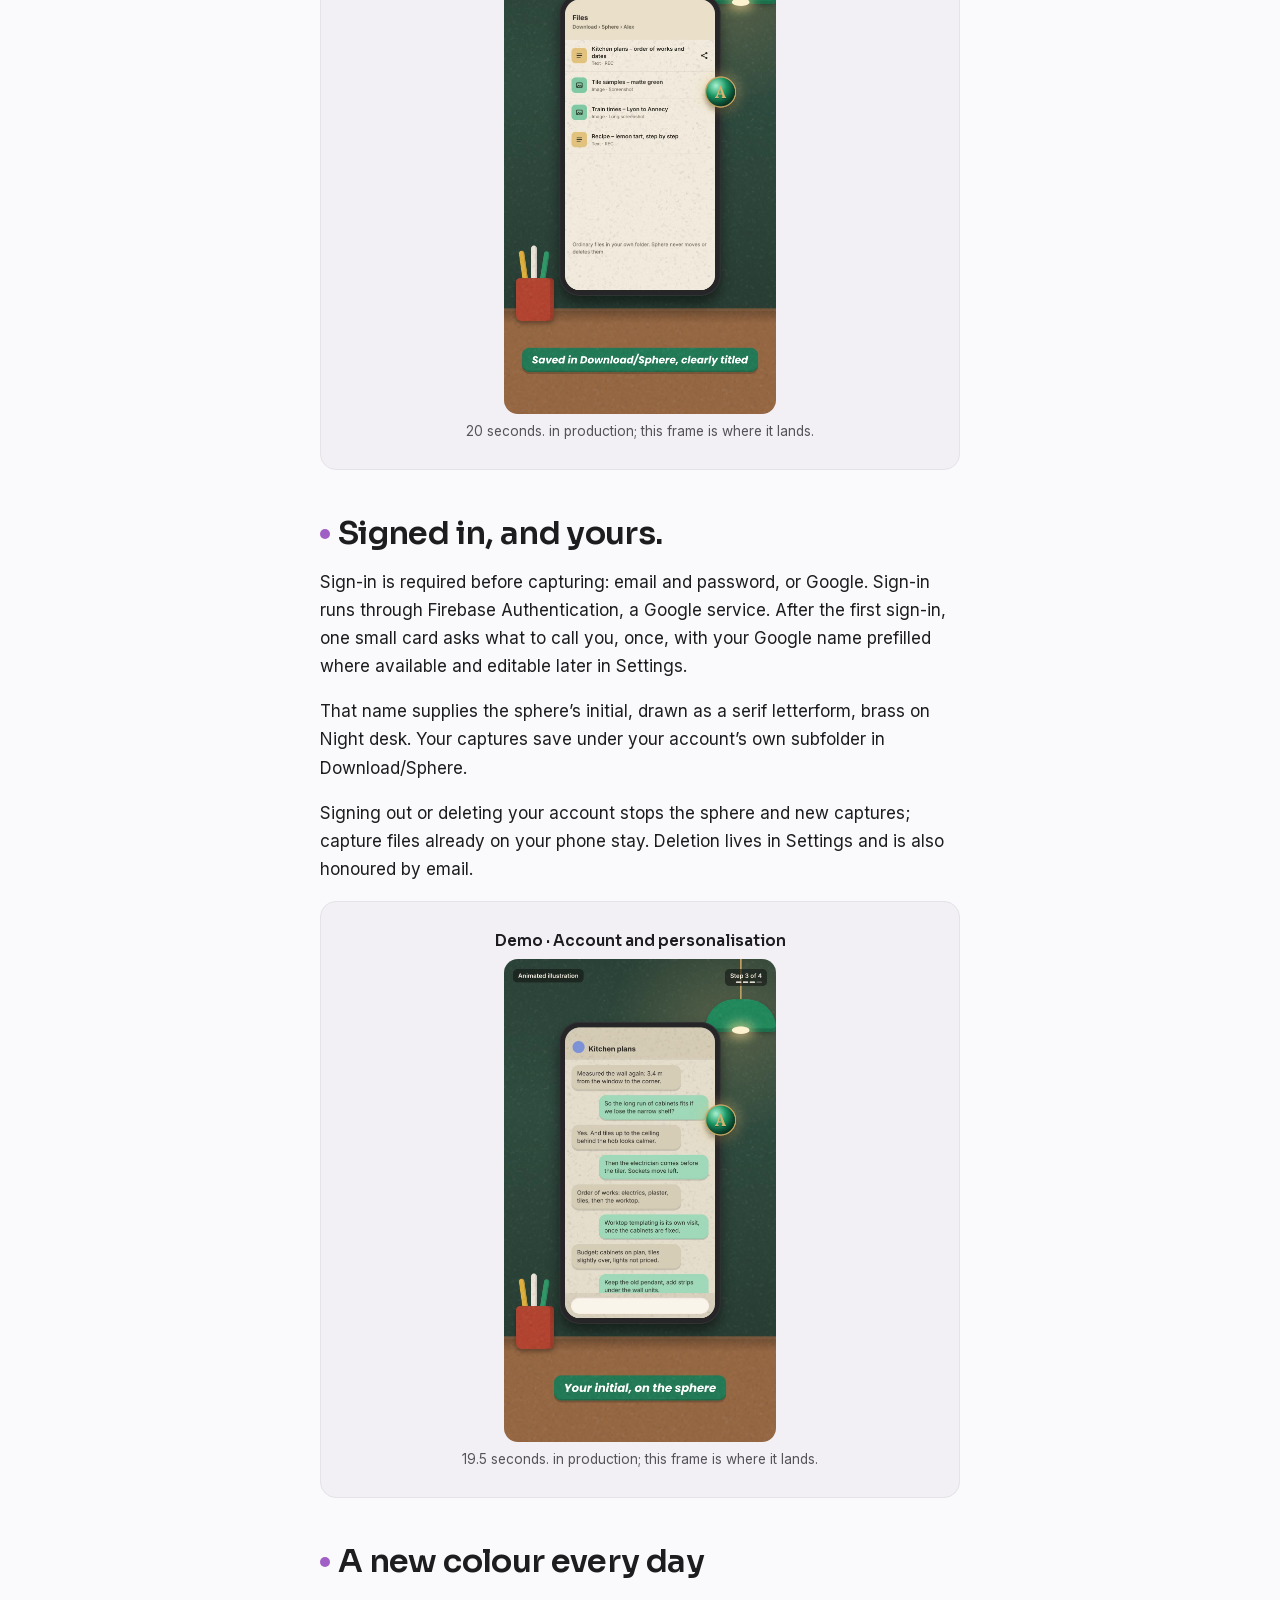
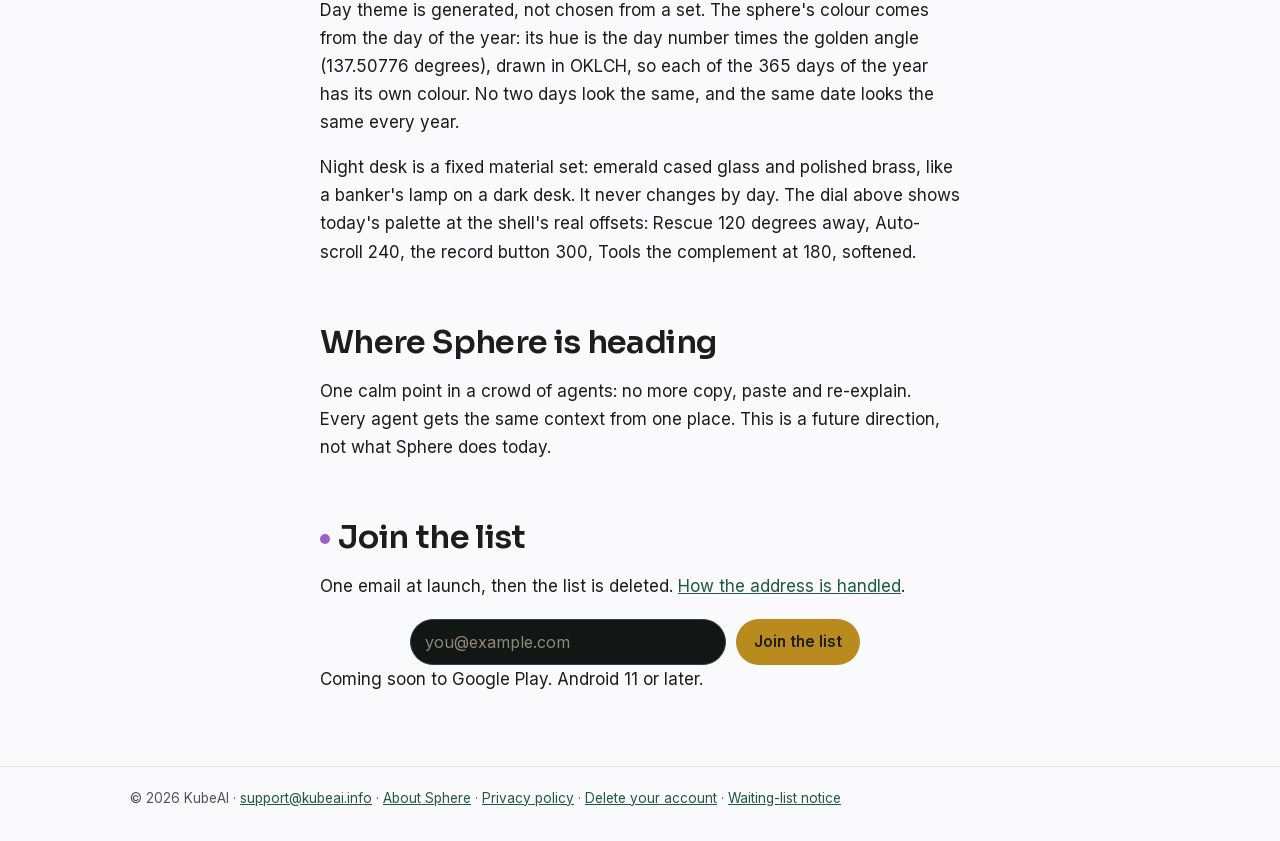
==== commit e3462619: "Fix: videos and notes actually inserted into demo frames; player JS moved to the main script" ====
--- a/index.html
+++ b/index.html
@@ -82,14 +82,6 @@
 r.setProperty('--c-tools','oklch(0.72 0.07 '+n(hue+180)+')');
 window.SPHUE=hue;window.SPHN=n;
 })();
-
-  var vids=[].slice.call(document.querySelectorAll('.df-vid'));
-  var rmMotion=window.matchMedia&&matchMedia('(prefers-reduced-motion: reduce)').matches;
-  if('IntersectionObserver' in window && vids.length){
-    var vio=new IntersectionObserver(function(es){es.forEach(function(en){var v=en.target;if(!v)return;
-      if(en.isIntersecting&&!rmMotion){v.play().catch(function(){});}else{v.pause();}});},{threshold:.25});
-    vids.forEach(function(v){vio.observe(v);});
-  }
 </script>
 <style>
 .recx-cols{display:flex;flex-wrap:wrap;gap:26px;margin:20px 0 8px;align-items:flex-start}
@@ -310,7 +302,8 @@
     <p>From there, hand the capture into another app: capture here, switch, drop there.</p>
     <figure class="demo-frame" data-demo="D1">
       <span class="df-title">Demo &middot; Quick capture and handoff</span>
-      <span class="df-note">Animated demo in production; this frame is where it lands.</span>
+      <video class="df-vid" src="assets/anim/D1.mp4" poster="assets/anim/D1.jpg" muted loop playsinline preload="none" aria-label="Sphere demo animation: quick capture and handoff"></video>
+      <span class="df-note">21 seconds. in production; this frame is where it lands.</span>
     </figure>
   </section>
 
@@ -320,7 +313,8 @@
     <p>Sphere hands over exactly what it captured: no rewriting, no summaries.</p>
   <figure class="demo-frame" data-demo="D2">
       <span class="df-title">Demo &middot; Rescue chat</span>
-      <span class="df-note">Animated demo in production; this frame is where it lands.</span>
+      <video class="df-vid" src="assets/anim/D2.mp4" poster="assets/anim/D2.jpg" muted loop playsinline preload="none" aria-label="Sphere demo animation: Rescue chat"></video>
+      <span class="df-note">23.5 seconds, partly sped up. in production; this frame is where it lands.</span>
     </figure>
   </section>
 
@@ -380,7 +374,8 @@
     </div>
     <figure class="demo-frame" data-demo="D3">
       <span class="df-title">Demo &middot; REC, the priority animation</span>
-      <span class="df-note">Animated demo in production; this frame is where it lands.</span>
+      <video class="df-vid" src="assets/anim/D3.mp4" poster="assets/anim/D3.jpg" muted loop playsinline preload="none" aria-label="Sphere demo animation: REC, screen recording"></video>
+      <span class="df-note">35 seconds, partly sped up. in production; this frame is where it lands.</span>
     </figure>
   </section>
 
@@ -419,7 +414,8 @@
     <p>Auto-scroll captures nothing. Auto capture makes a long screenshot. REC records, then gives text.</p>
     <figure class="demo-frame" data-demo="D4 D5">
       <span class="df-title">Demo &middot; Auto capture and Auto-scroll</span>
-      <span class="df-note">Animated demos in production; these frames are where they land.</span>
+      <div class="df-vids"><video class="df-vid" src="assets/anim/D4.mp4" poster="assets/anim/D4.jpg" muted loop playsinline preload="none" aria-label="Sphere demo animation: Auto capture"></video><video class="df-vid" src="assets/anim/D5.mp4" poster="assets/anim/D5.jpg" muted loop playsinline preload="none" aria-label="Sphere demo animation: Auto-scroll"></video></div>
+      <span class="df-note">Two demos, 20 and 15.5 seconds; Auto capture is partly sped up.s in production; these frames are where they land.</span>
     </figure>
   </section>
 
@@ -452,7 +448,8 @@
     <p>Direct text, which reads the screen through Android's accessibility API instead of the pixels, is optional, experimental, off by default and separately consented.</p>
     <figure class="demo-frame" data-demo="D6">
       <span class="df-title">Demo &middot; Results and handoff</span>
-      <span class="df-note">Animated demo in production; this frame is where it lands.</span>
+      <video class="df-vid" src="assets/anim/D6.mp4" poster="assets/anim/D6.jpg" muted loop playsinline preload="none" aria-label="Sphere demo animation: results and handoff"></video>
+      <span class="df-note">20 seconds. in production; this frame is where it lands.</span>
     </figure>
   </section>
 
@@ -463,7 +460,8 @@
     <p>Signing out or deleting your account stops the sphere and new captures; capture files already on your phone stay. Deletion lives in Settings and is also honoured by email.</p>
     <figure class="demo-frame" data-demo="D7">
       <span class="df-title">Demo &middot; Account and personalisation</span>
-      <span class="df-note">Animated demo in production; this frame is where it lands.</span>
+      <video class="df-vid" src="assets/anim/D7.mp4" poster="assets/anim/D7.jpg" muted loop playsinline preload="none" aria-label="Sphere demo animation: account and personalisation"></video>
+      <span class="df-note">19.5 seconds. in production; this frame is where it lands.</span>
     </figure>
   </section>
 
@@ -667,6 +665,13 @@
   uiRender();
 }
 })();
+  var vids=[].slice.call(document.querySelectorAll('.df-vid'));
+  var rmMotion=window.matchMedia&&matchMedia('(prefers-reduced-motion: reduce)').matches;
+  if('IntersectionObserver' in window && vids.length){
+    var vio=new IntersectionObserver(function(es){es.forEach(function(en){var v=en.target;if(!v)return;
+      if(en.isIntersecting&&!rmMotion){v.play().catch(function(){});}else{v.pause();}});},{threshold:.25});
+    vids.forEach(function(v){vio.observe(v);});
+  }
 </script>
 </body>
 </html>
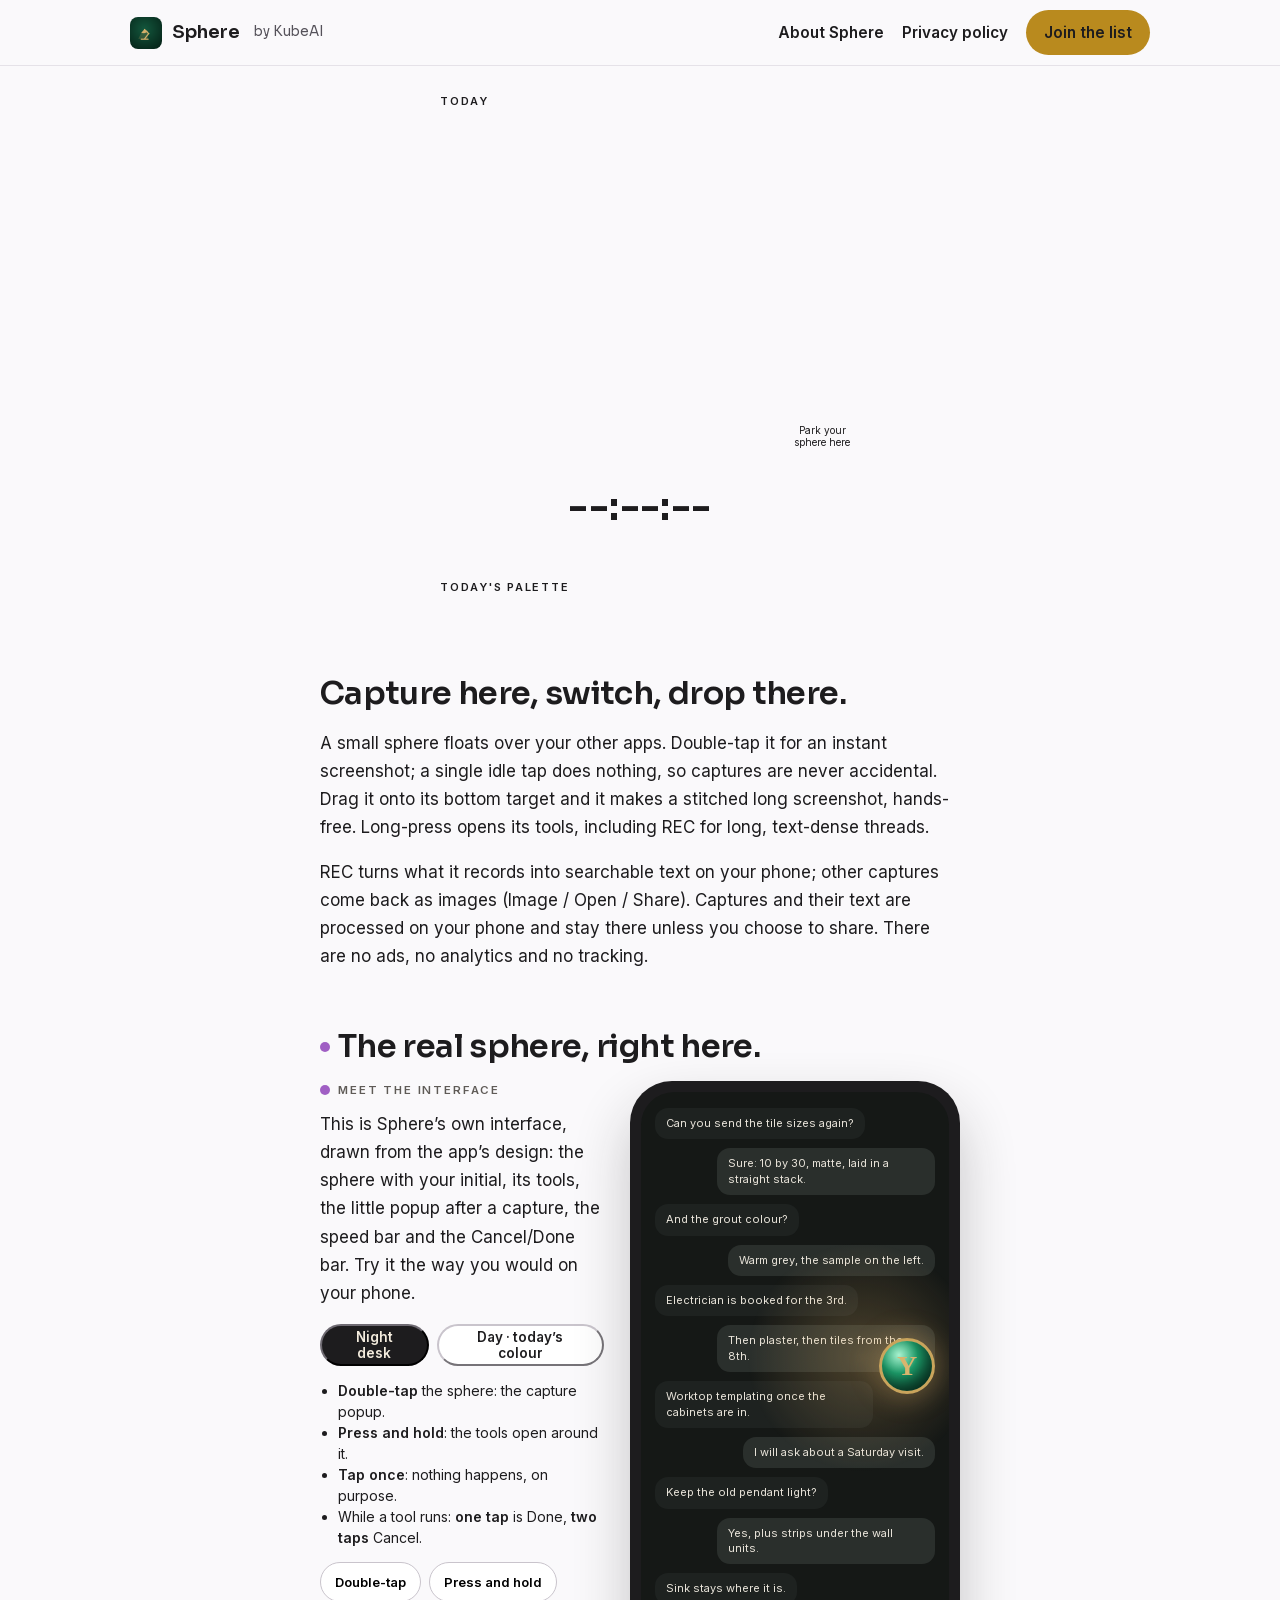
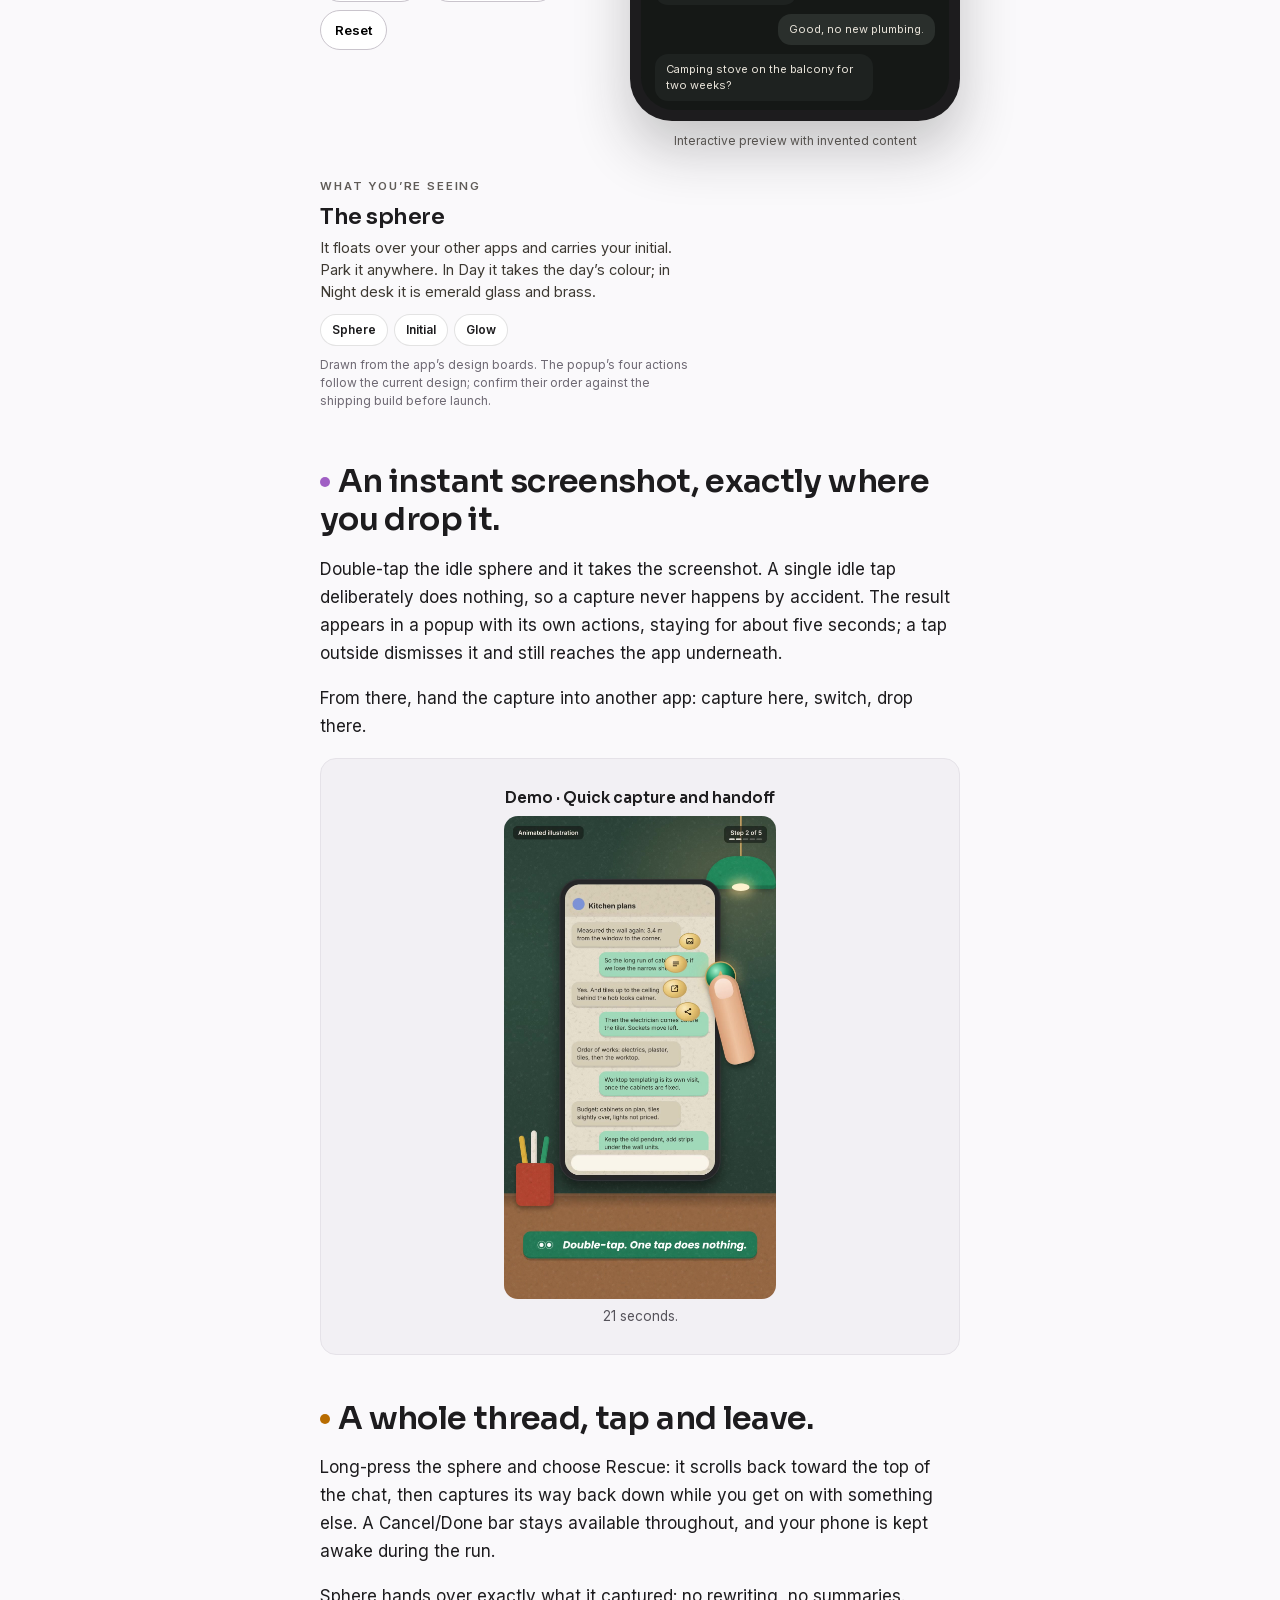
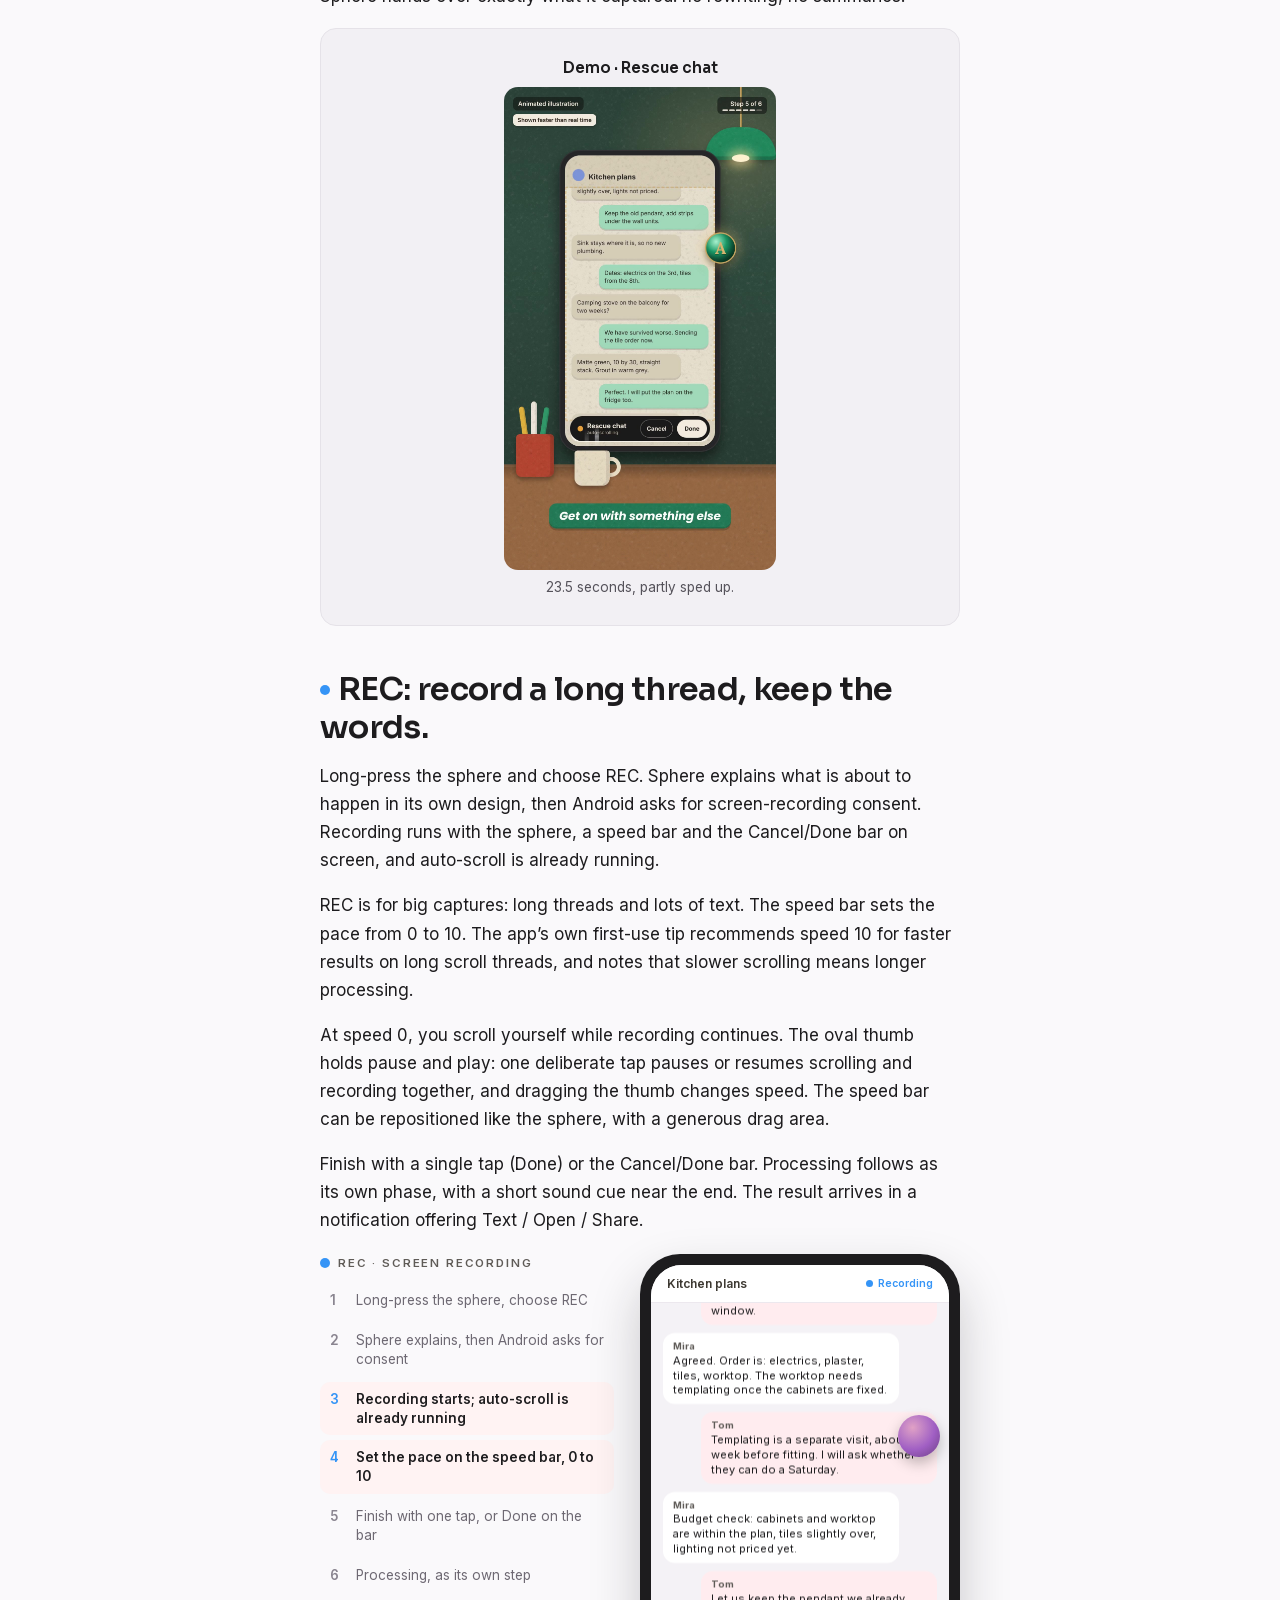
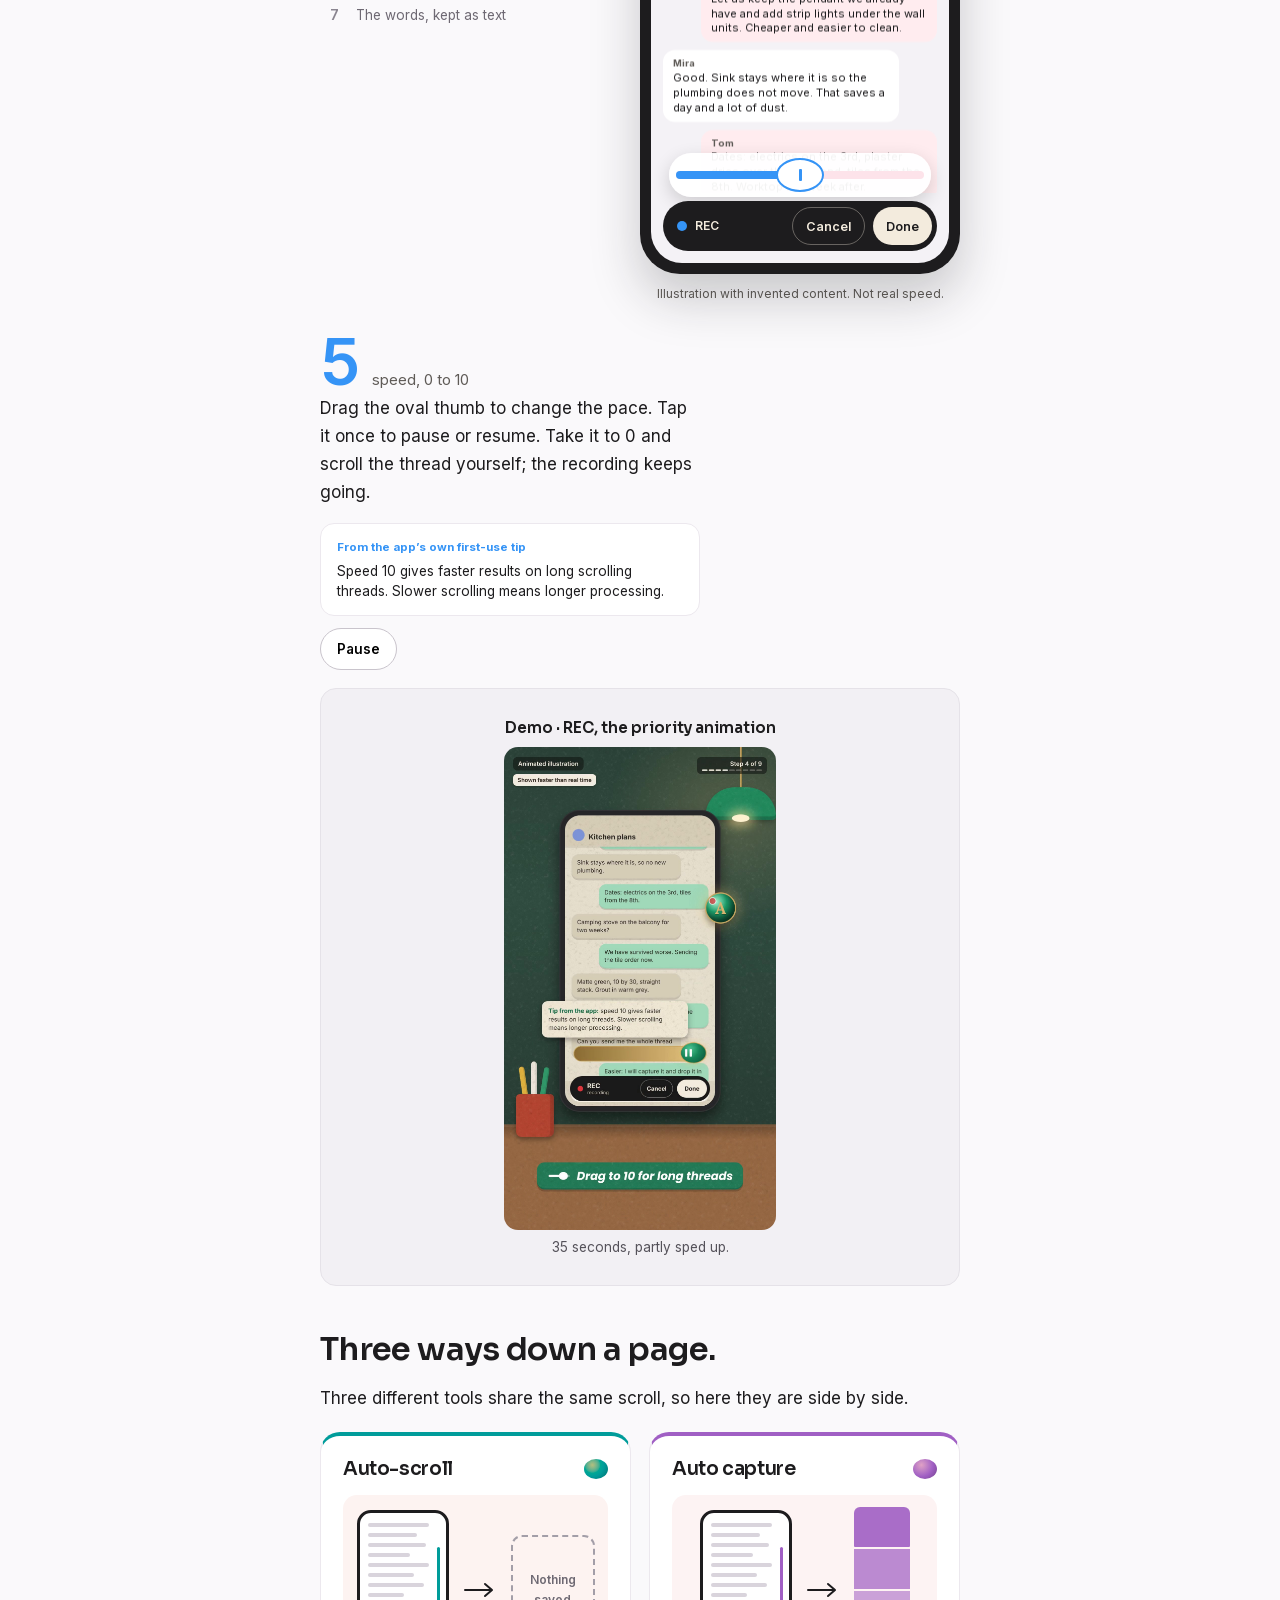
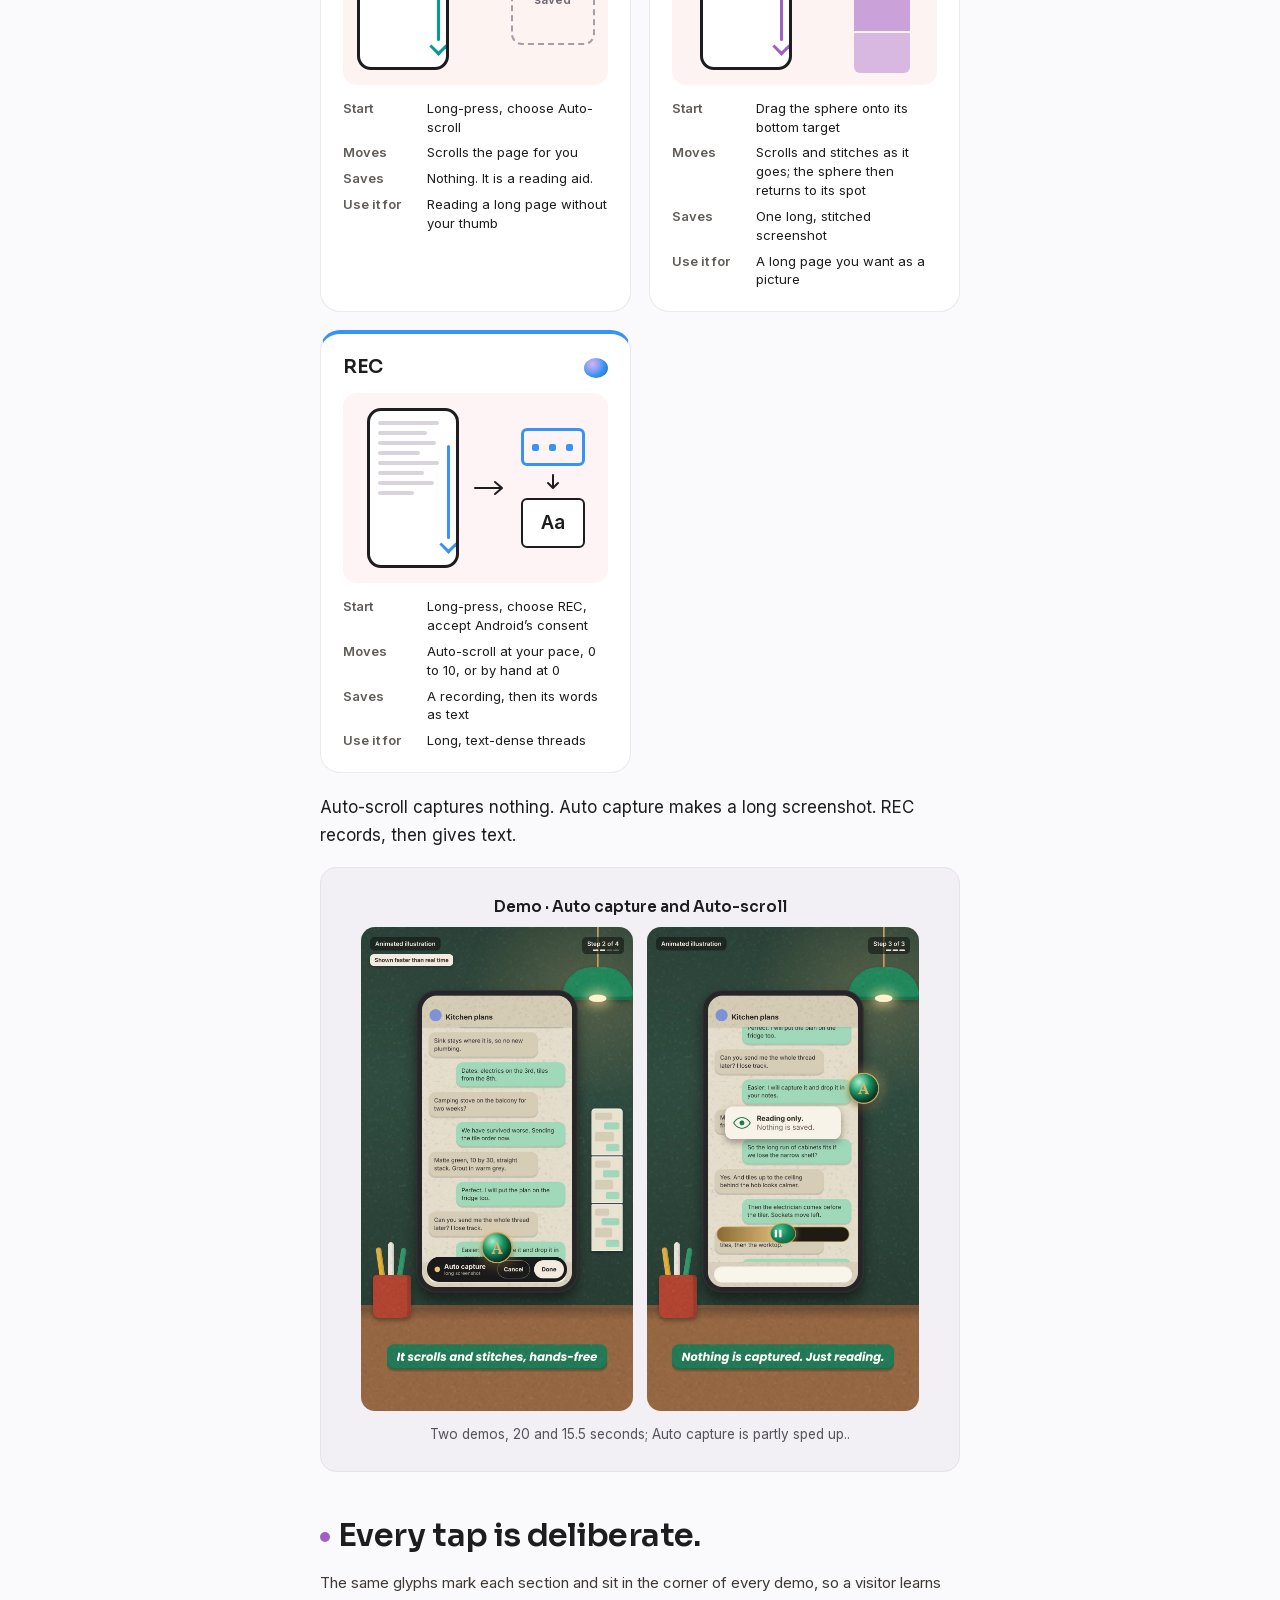
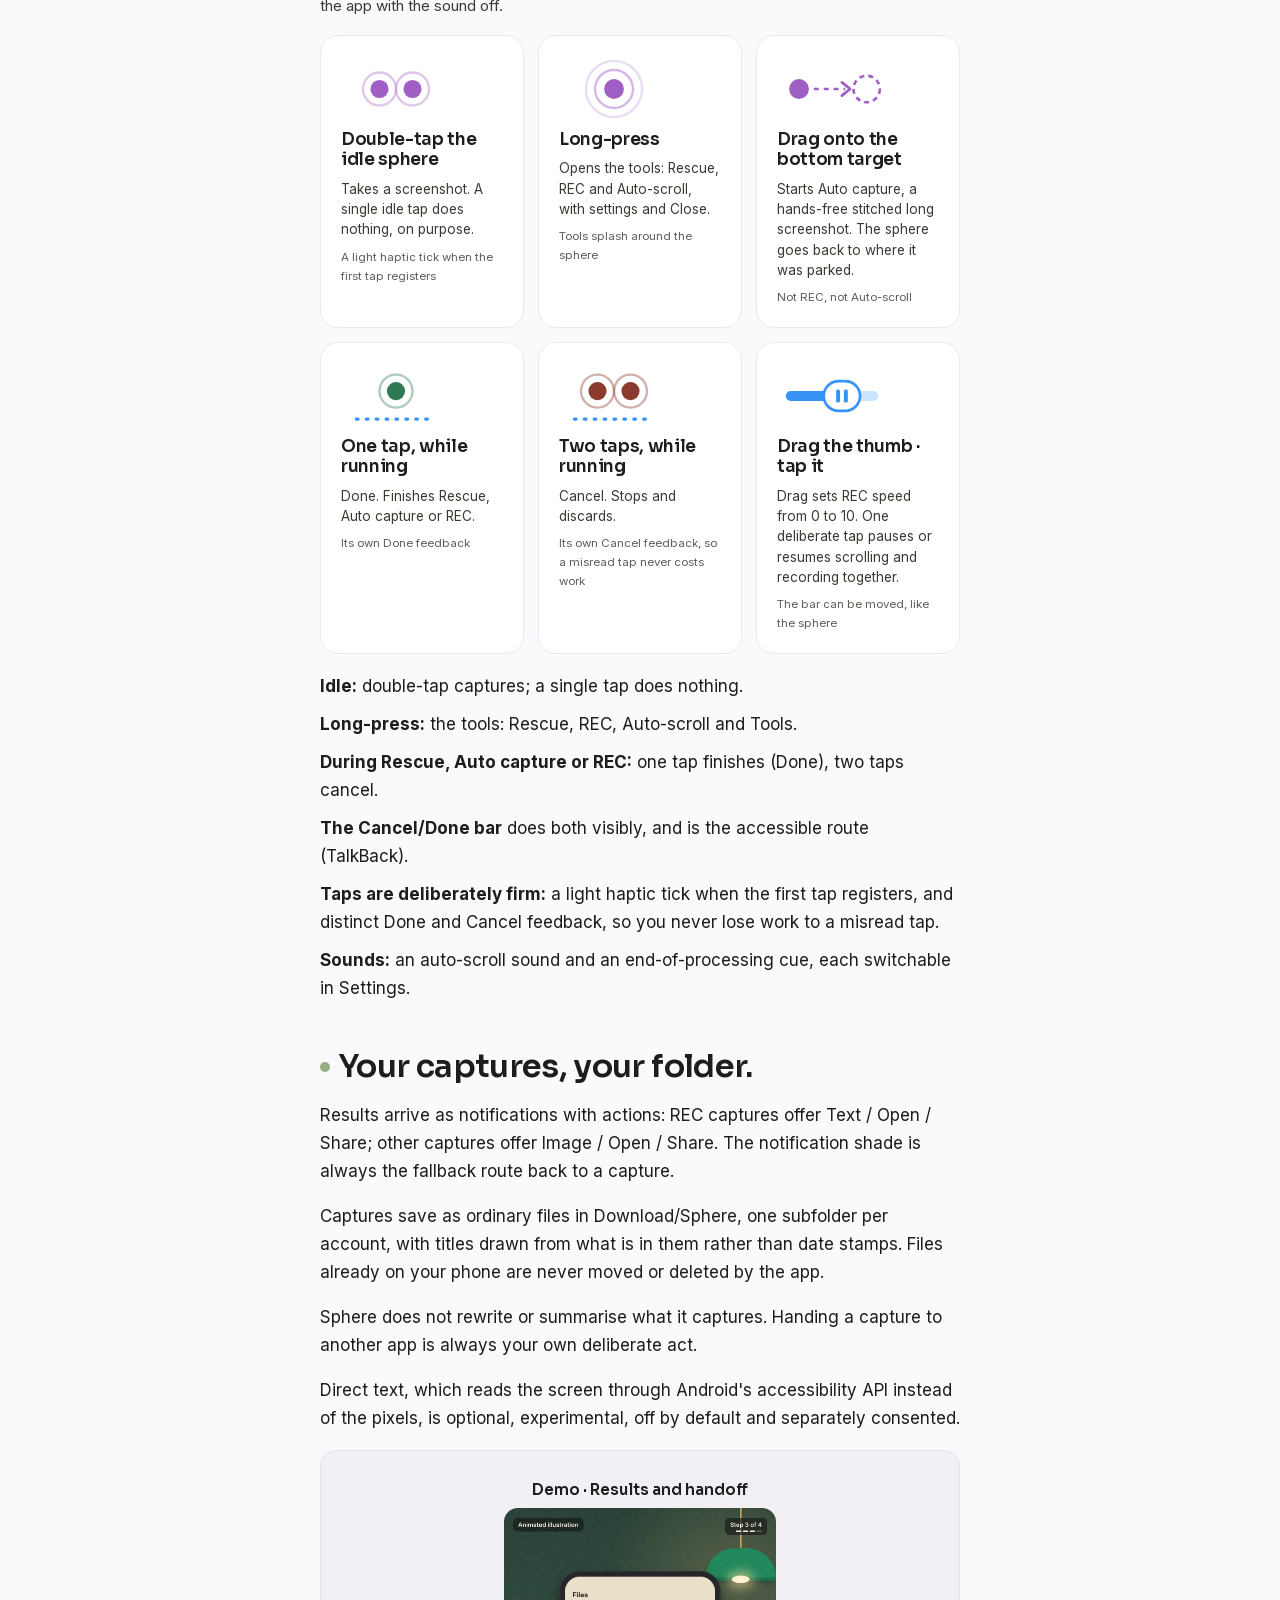
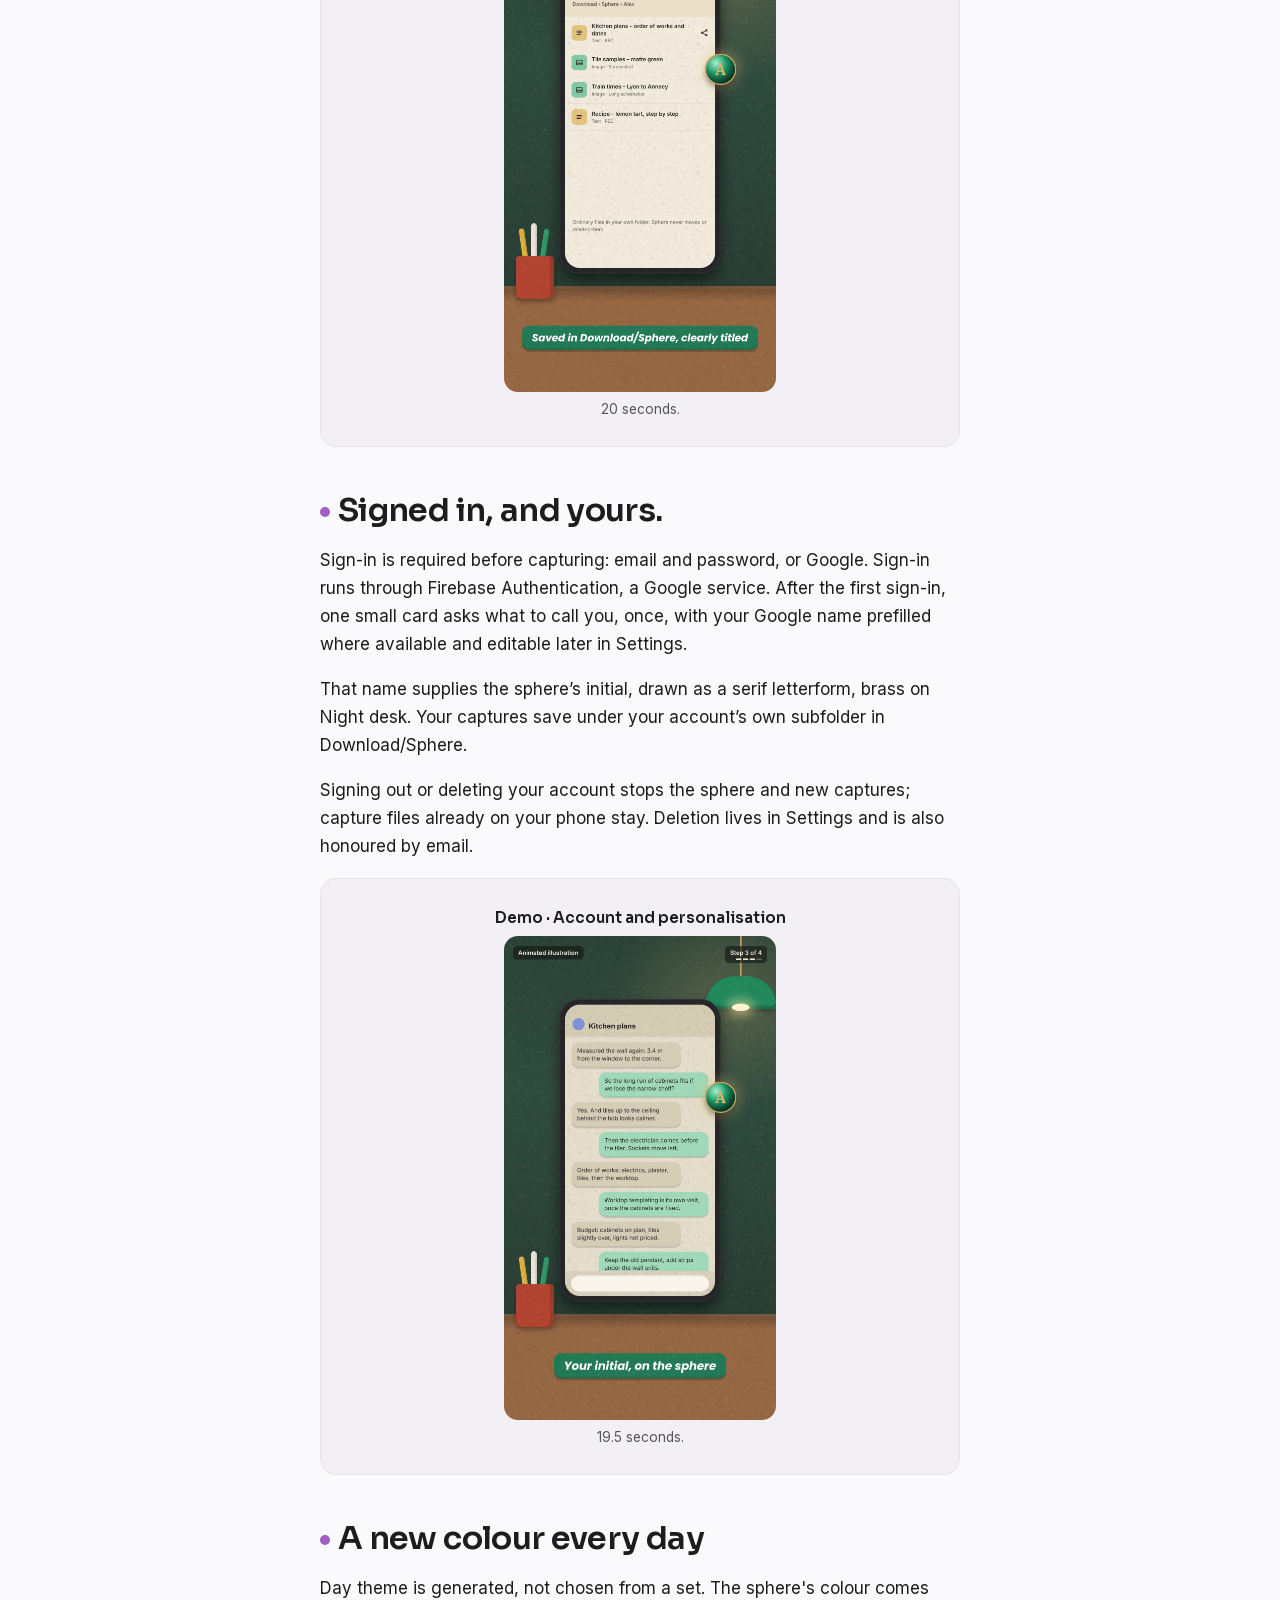
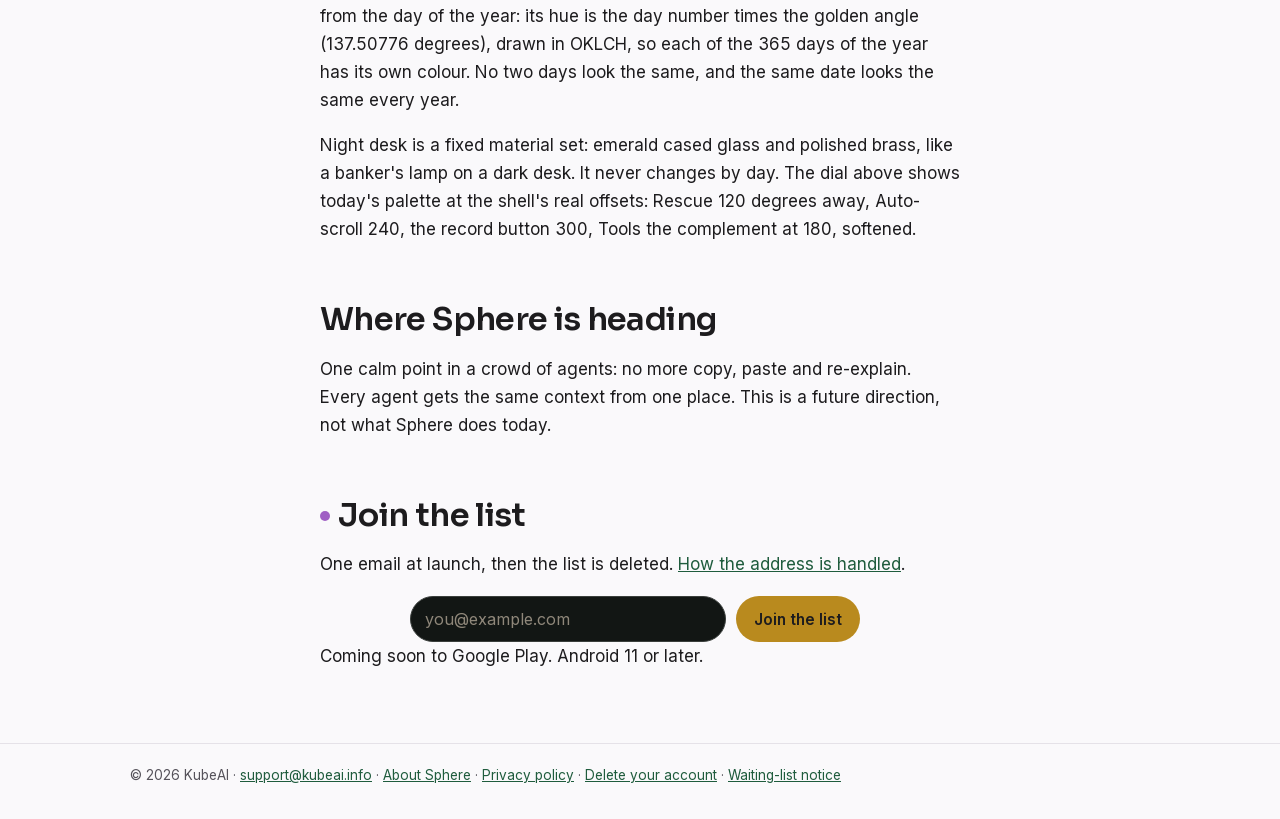
==== commit f2a9966a: "Copy: demo frames hold the finished animations; drop the in-production note" ====
--- a/index.html
+++ b/index.html
@@ -303,7 +303,7 @@
     <figure class="demo-frame" data-demo="D1">
       <span class="df-title">Demo &middot; Quick capture and handoff</span>
       <video class="df-vid" src="assets/anim/D1.mp4" poster="assets/anim/D1.jpg" muted loop playsinline preload="none" aria-label="Sphere demo animation: quick capture and handoff"></video>
-      <span class="df-note">21 seconds. in production; this frame is where it lands.</span>
+      <span class="df-note">21 seconds.</span>
     </figure>
   </section>
 
@@ -314,7 +314,7 @@
   <figure class="demo-frame" data-demo="D2">
       <span class="df-title">Demo &middot; Rescue chat</span>
       <video class="df-vid" src="assets/anim/D2.mp4" poster="assets/anim/D2.jpg" muted loop playsinline preload="none" aria-label="Sphere demo animation: Rescue chat"></video>
-      <span class="df-note">23.5 seconds, partly sped up. in production; this frame is where it lands.</span>
+      <span class="df-note">23.5 seconds, partly sped up.</span>
     </figure>
   </section>
 
@@ -375,7 +375,7 @@
     <figure class="demo-frame" data-demo="D3">
       <span class="df-title">Demo &middot; REC, the priority animation</span>
       <video class="df-vid" src="assets/anim/D3.mp4" poster="assets/anim/D3.jpg" muted loop playsinline preload="none" aria-label="Sphere demo animation: REC, screen recording"></video>
-      <span class="df-note">35 seconds, partly sped up. in production; this frame is where it lands.</span>
+      <span class="df-note">35 seconds, partly sped up.</span>
     </figure>
   </section>
 
@@ -415,7 +415,7 @@
     <figure class="demo-frame" data-demo="D4 D5">
       <span class="df-title">Demo &middot; Auto capture and Auto-scroll</span>
       <div class="df-vids"><video class="df-vid" src="assets/anim/D4.mp4" poster="assets/anim/D4.jpg" muted loop playsinline preload="none" aria-label="Sphere demo animation: Auto capture"></video><video class="df-vid" src="assets/anim/D5.mp4" poster="assets/anim/D5.jpg" muted loop playsinline preload="none" aria-label="Sphere demo animation: Auto-scroll"></video></div>
-      <span class="df-note">Two demos, 20 and 15.5 seconds; Auto capture is partly sped up.s in production; these frames are where they land.</span>
+      <span class="df-note">Two demos, 20 and 15.5 seconds; Auto capture is partly sped up..</span>
     </figure>
   </section>
 
@@ -449,7 +449,7 @@
     <figure class="demo-frame" data-demo="D6">
       <span class="df-title">Demo &middot; Results and handoff</span>
       <video class="df-vid" src="assets/anim/D6.mp4" poster="assets/anim/D6.jpg" muted loop playsinline preload="none" aria-label="Sphere demo animation: results and handoff"></video>
-      <span class="df-note">20 seconds. in production; this frame is where it lands.</span>
+      <span class="df-note">20 seconds.</span>
     </figure>
   </section>
 
@@ -461,7 +461,7 @@
     <figure class="demo-frame" data-demo="D7">
       <span class="df-title">Demo &middot; Account and personalisation</span>
       <video class="df-vid" src="assets/anim/D7.mp4" poster="assets/anim/D7.jpg" muted loop playsinline preload="none" aria-label="Sphere demo animation: account and personalisation"></video>
-      <span class="df-note">19.5 seconds. in production; this frame is where it lands.</span>
+      <span class="df-note">19.5 seconds.</span>
     </figure>
   </section>
 
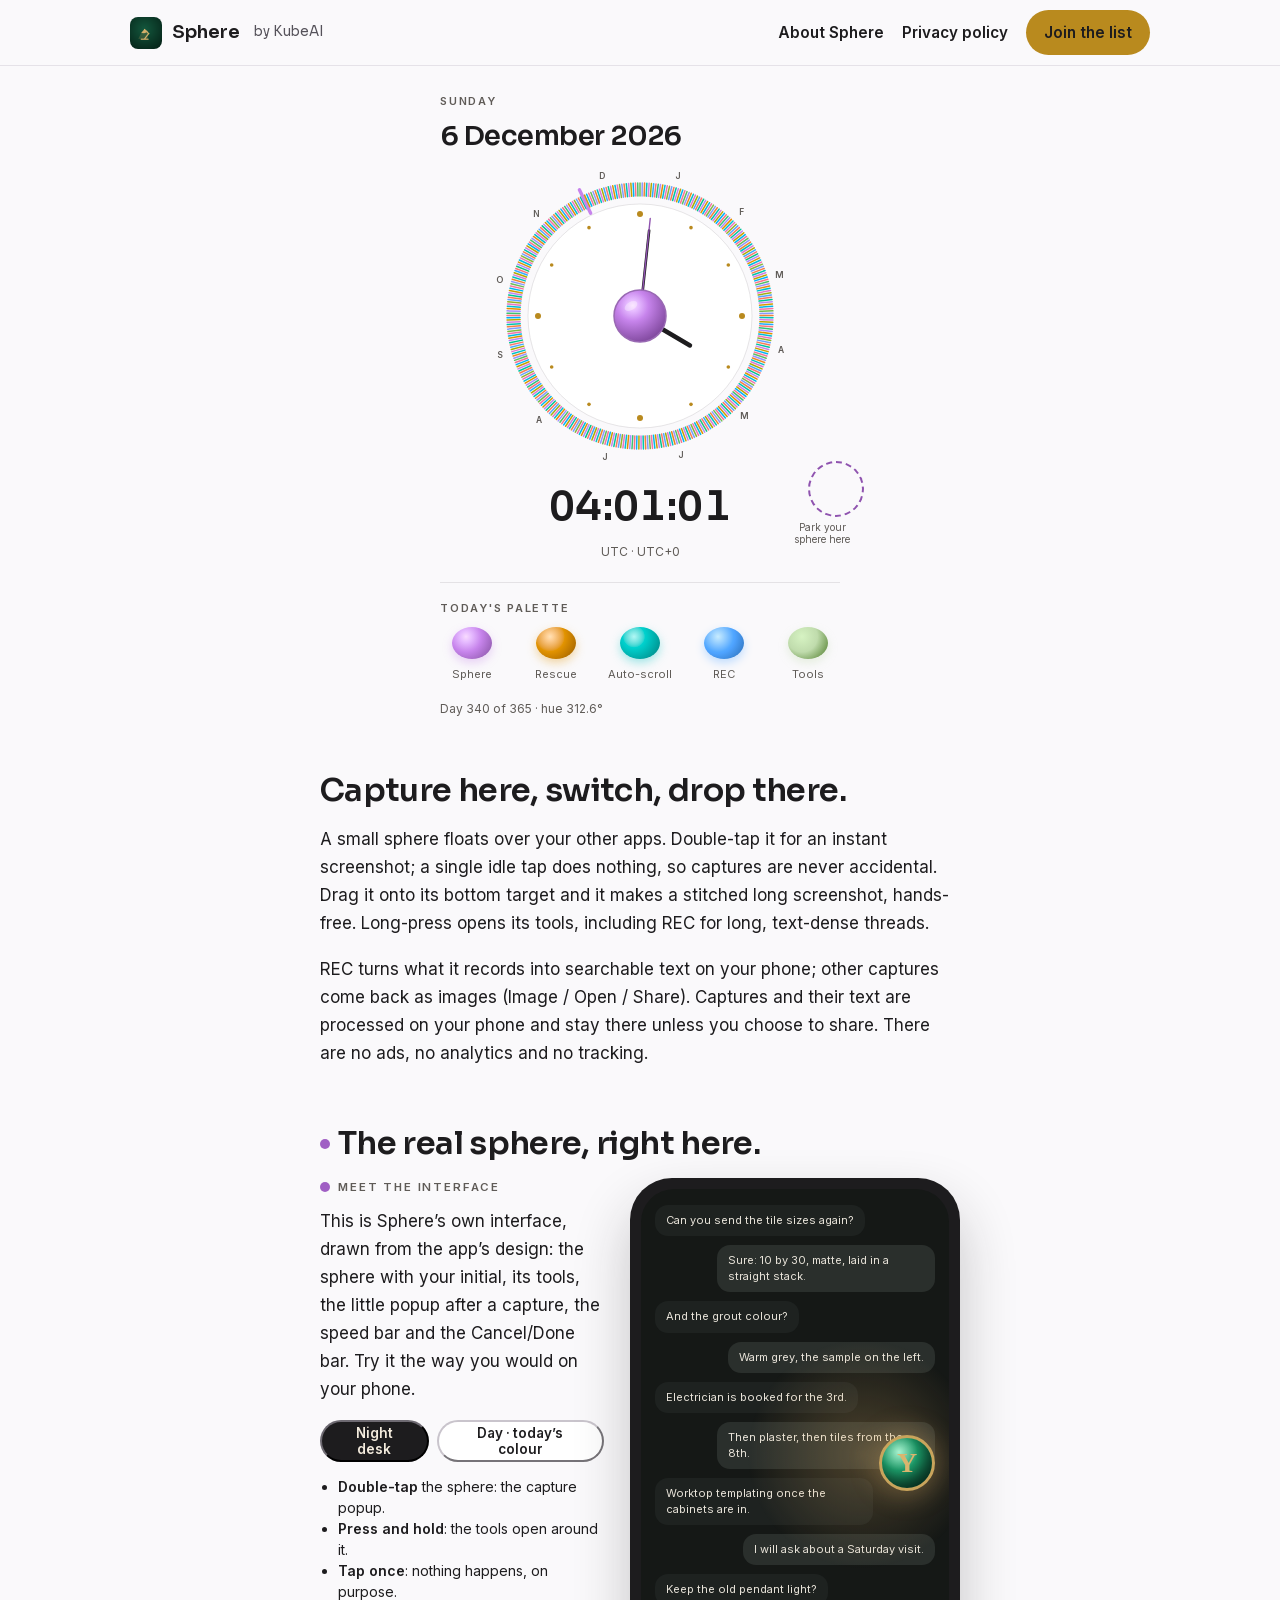
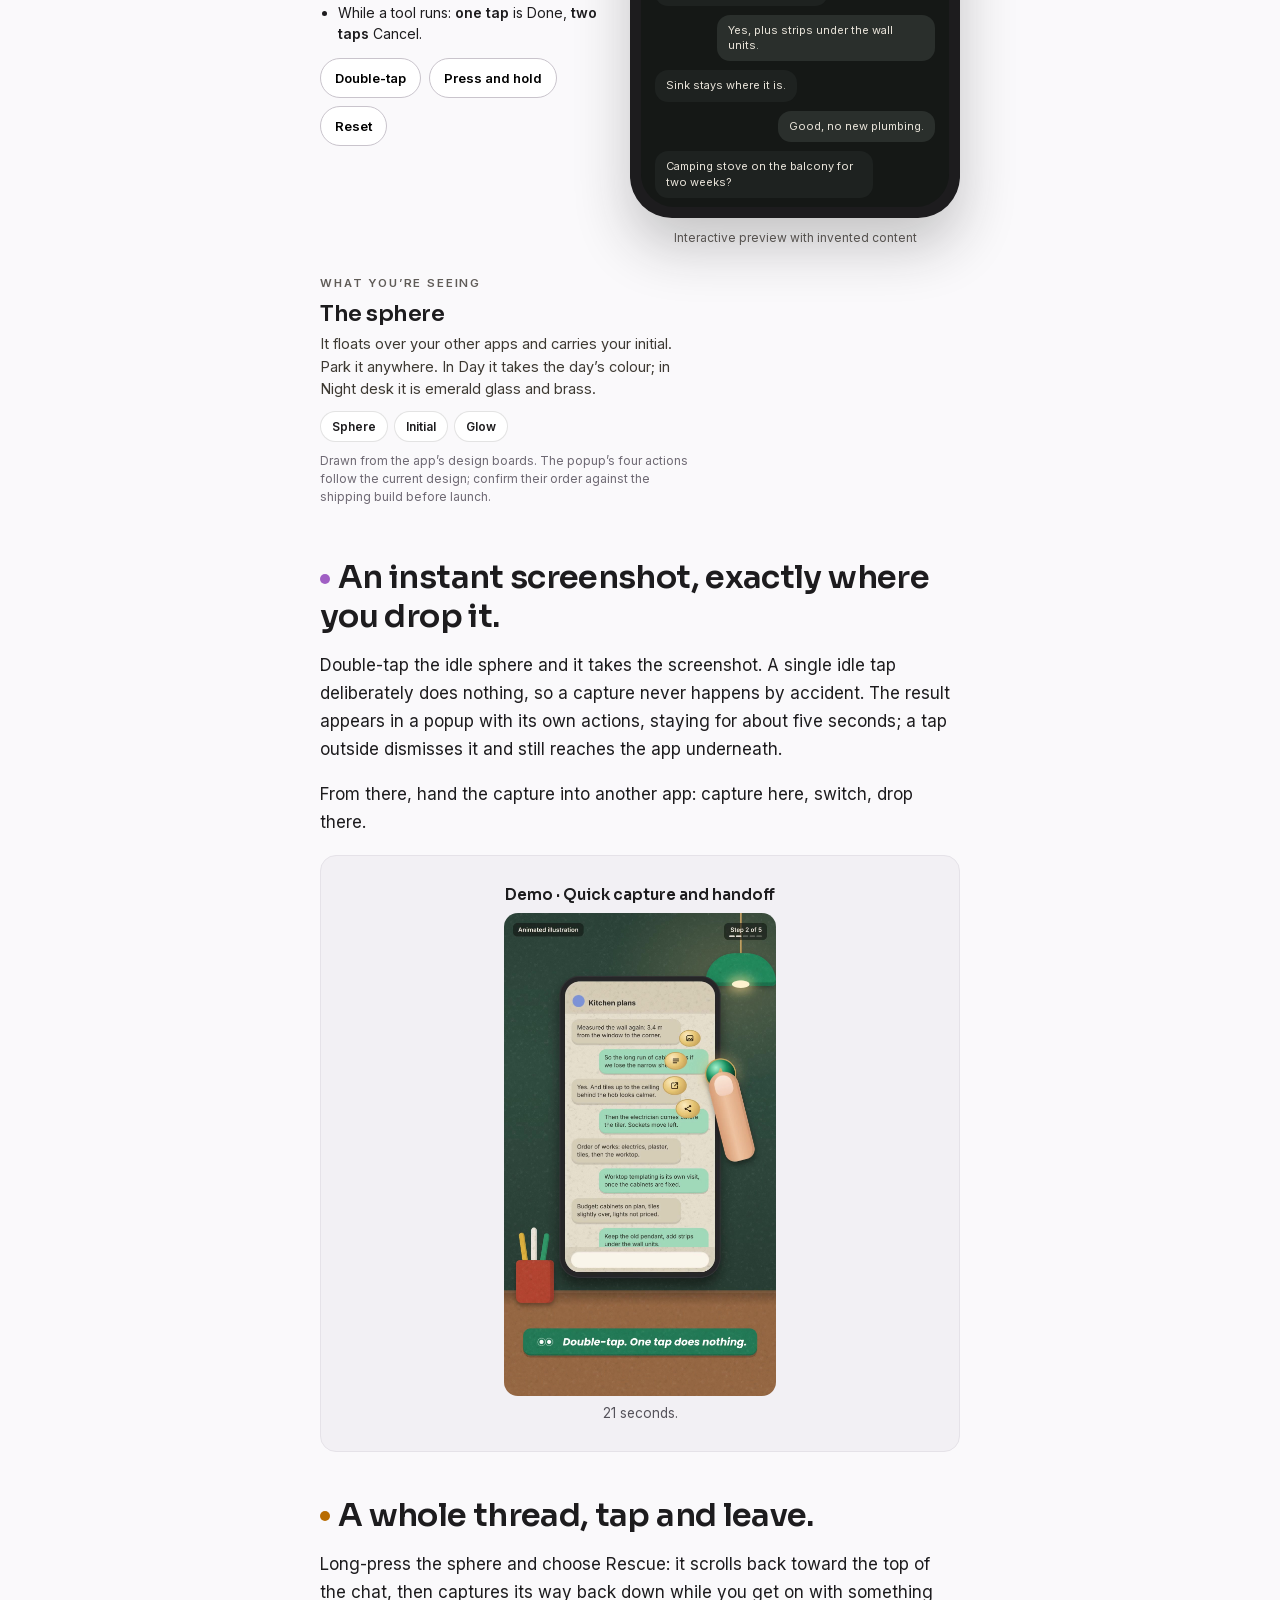
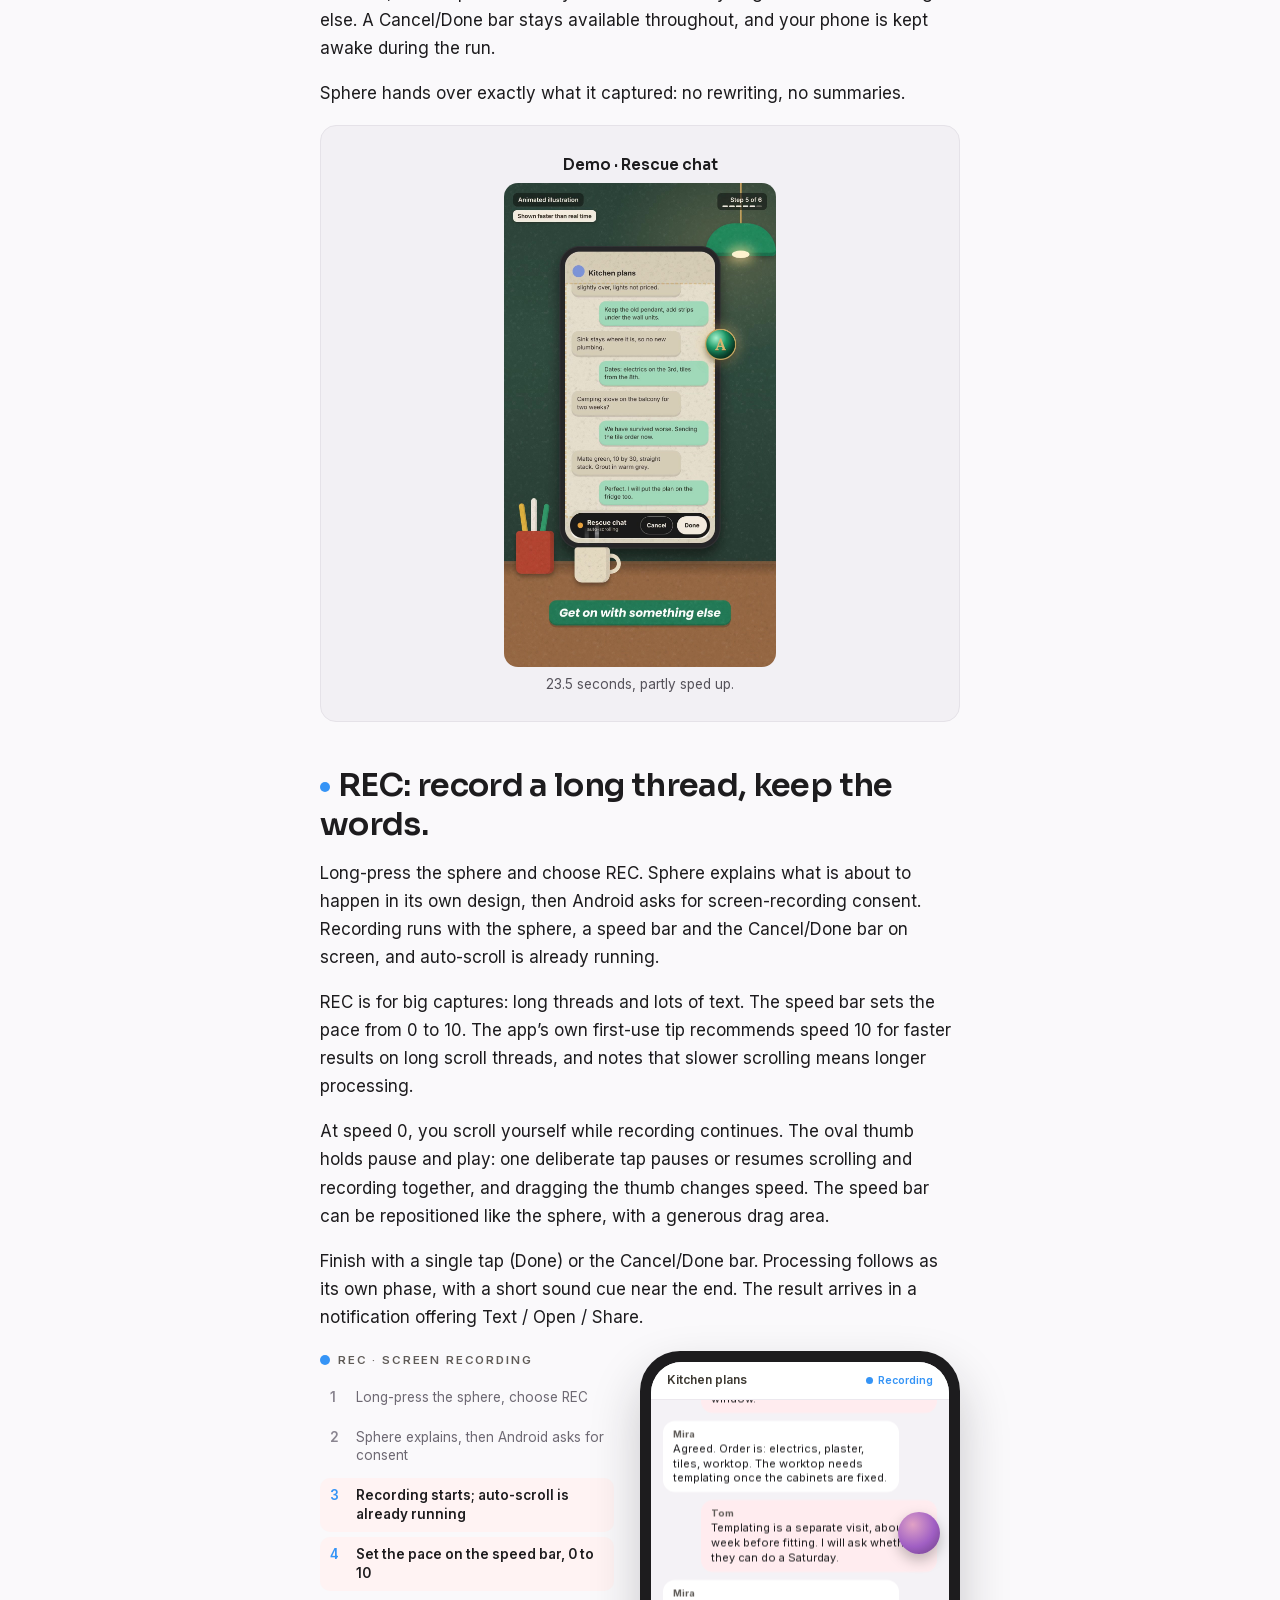
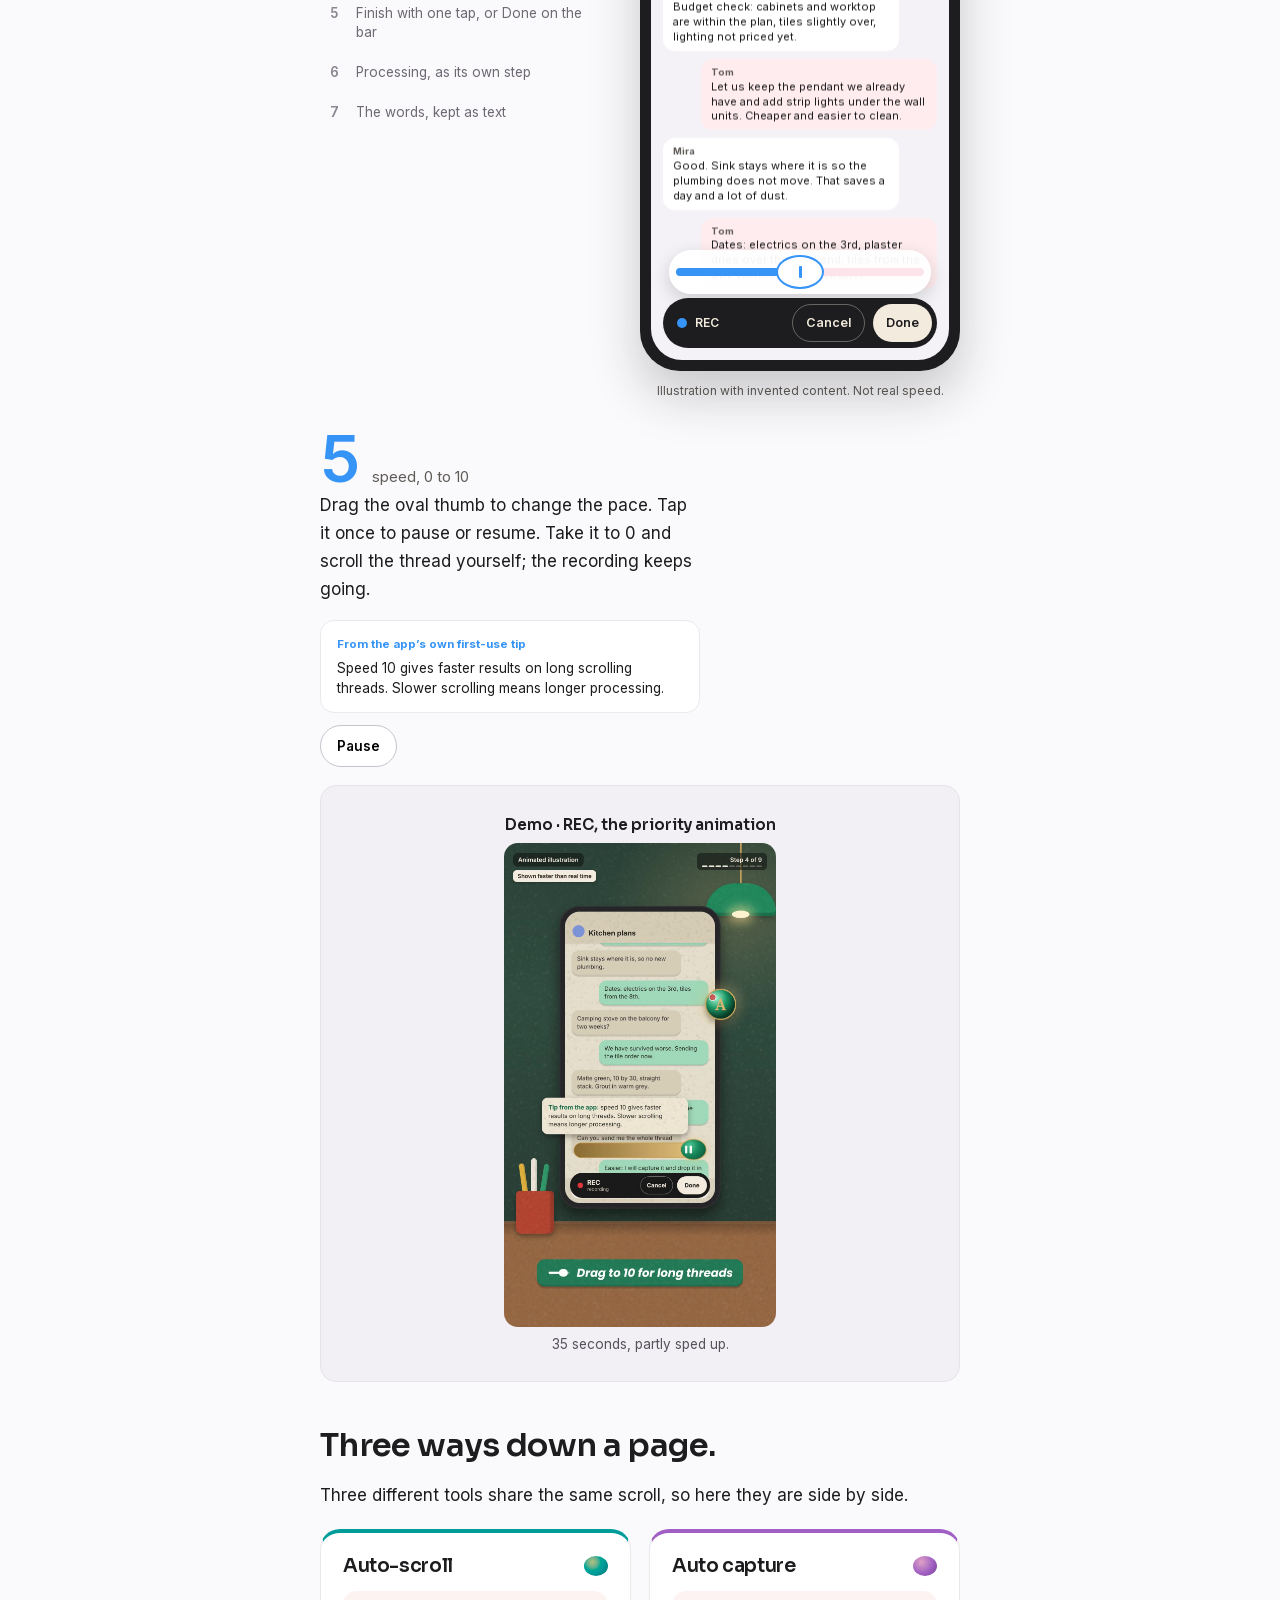
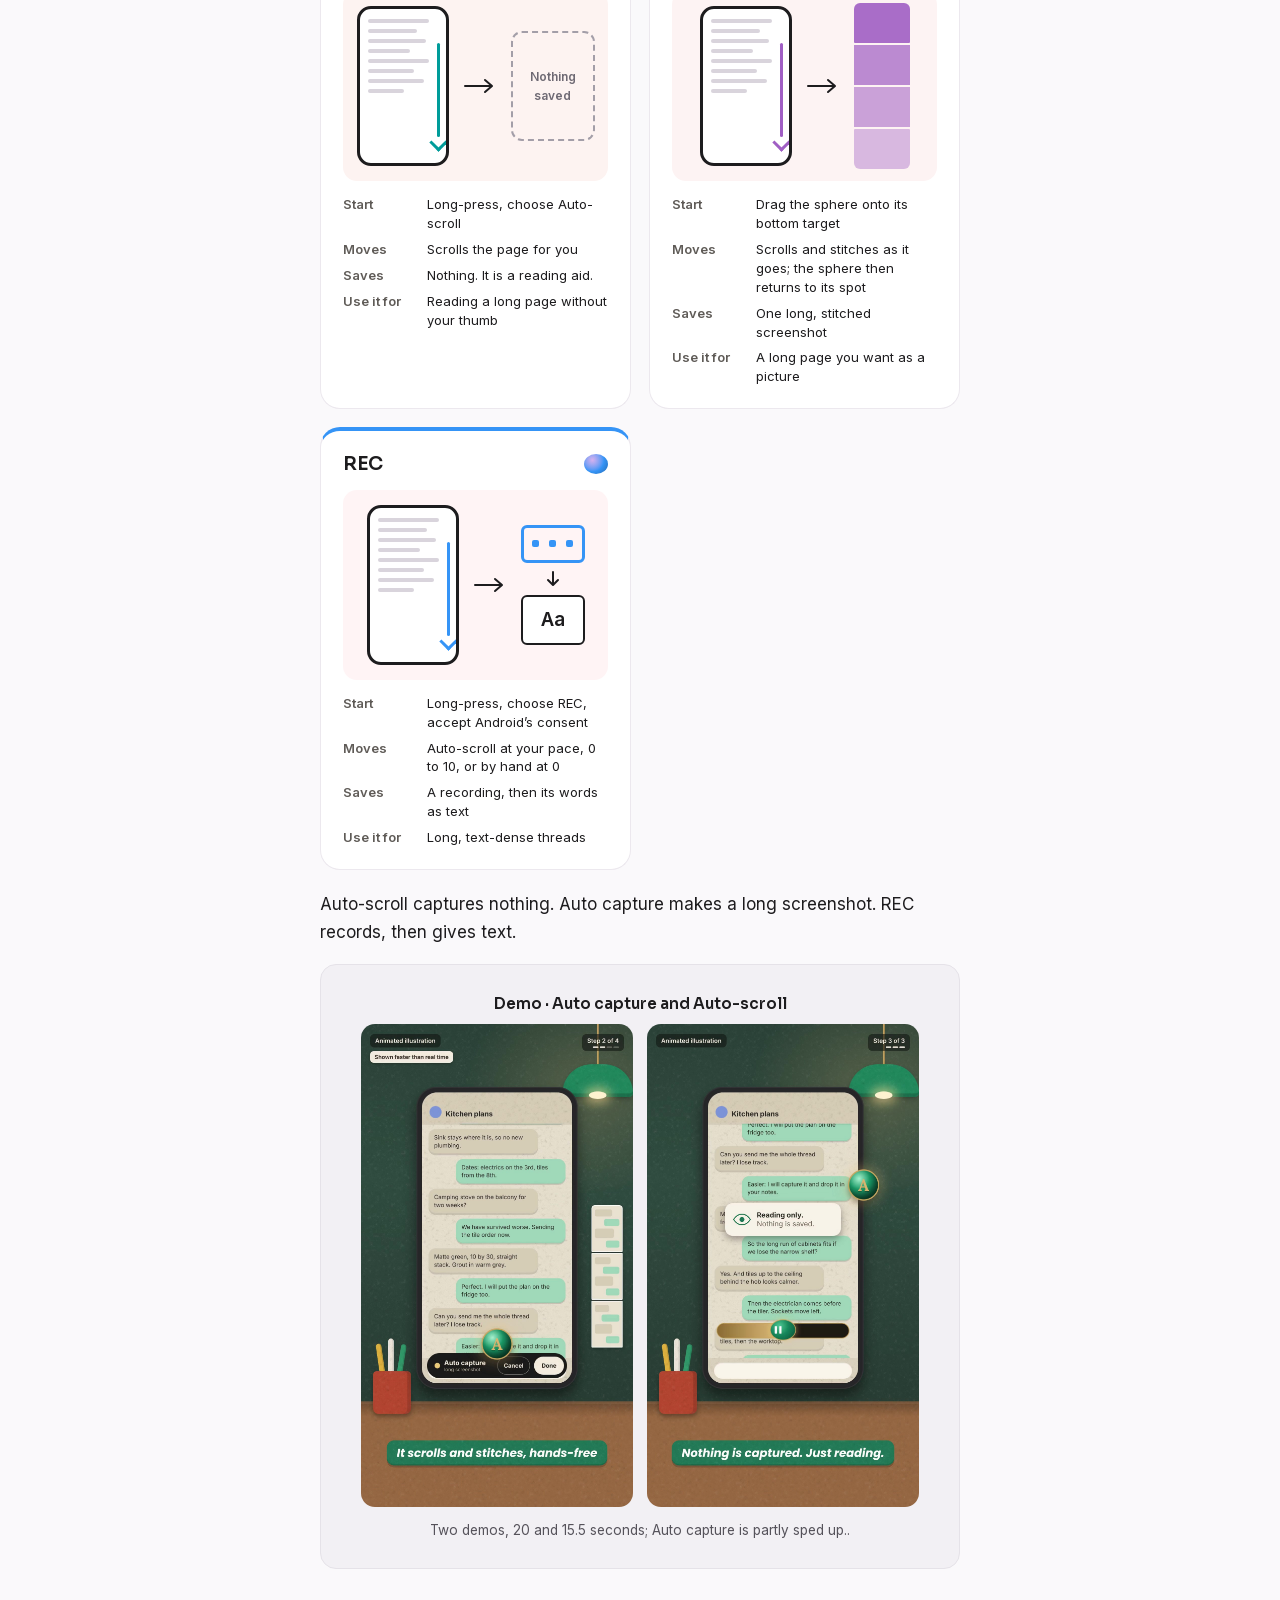
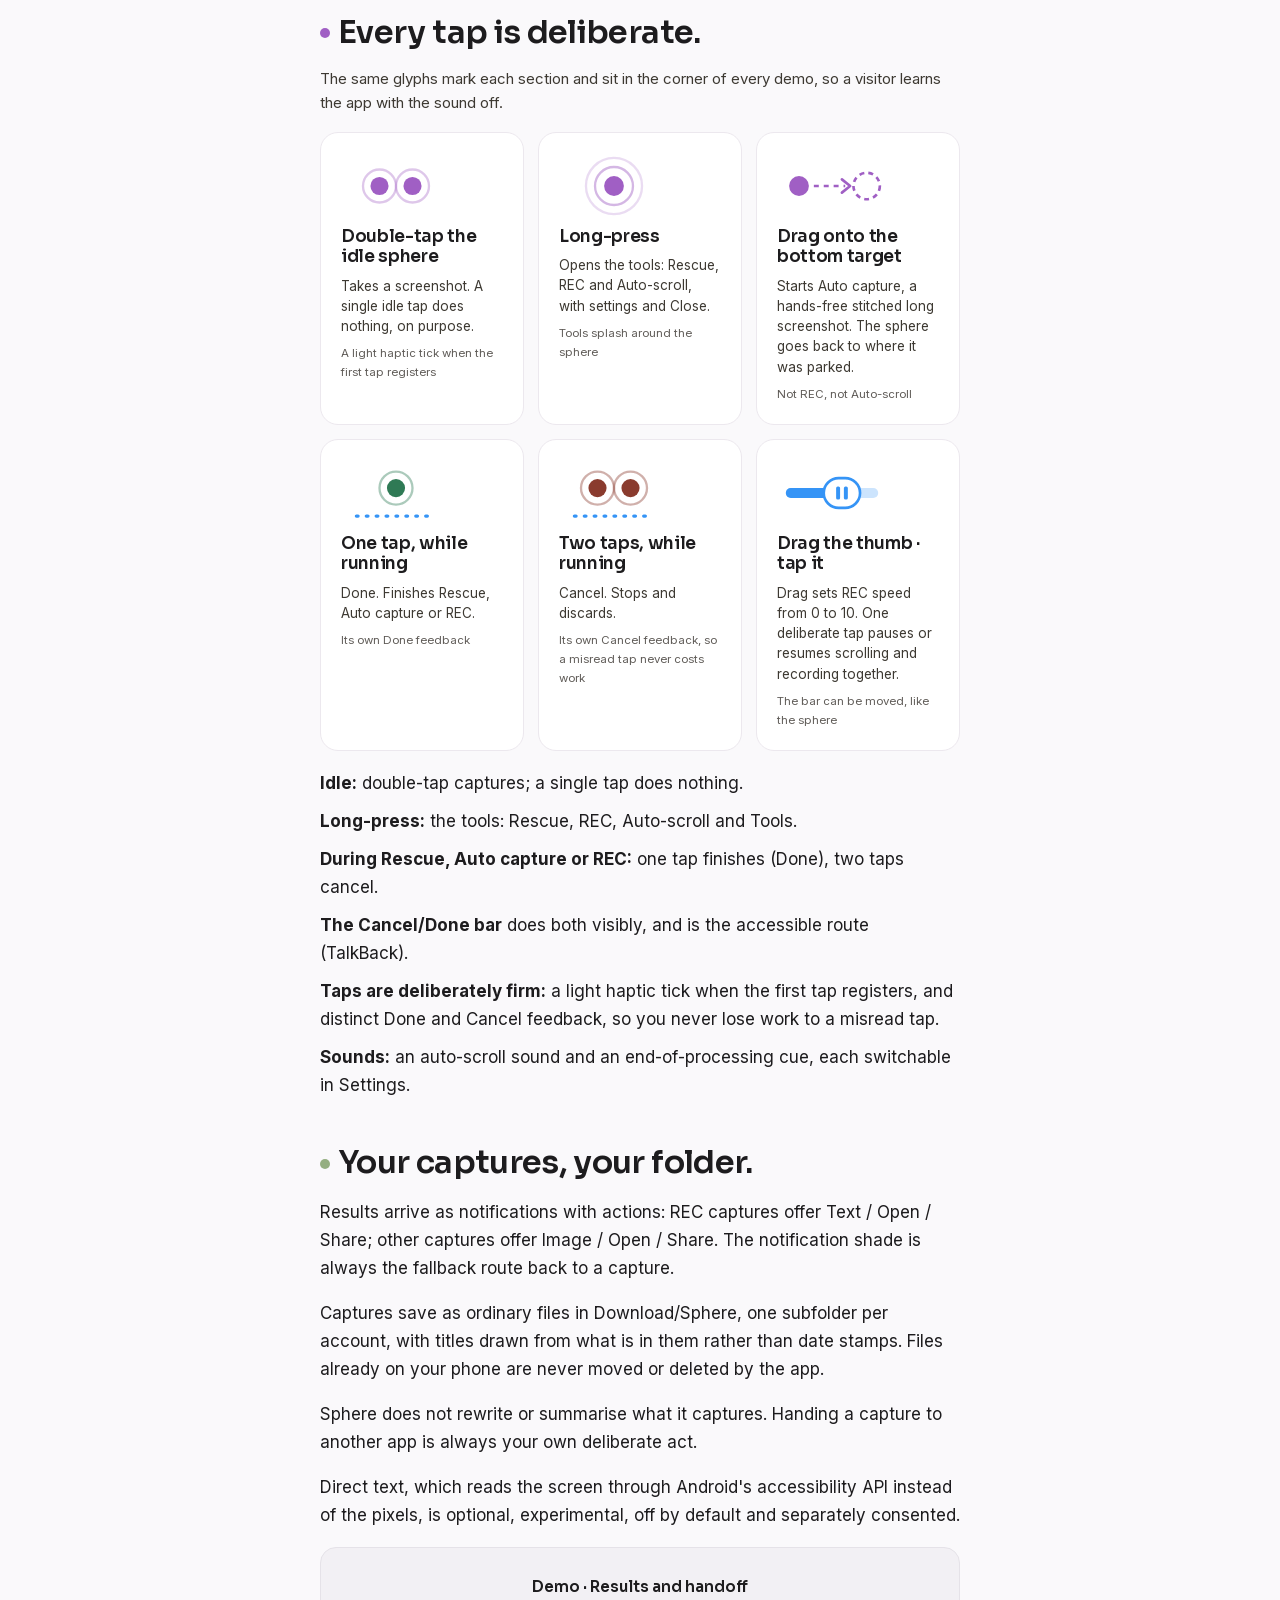
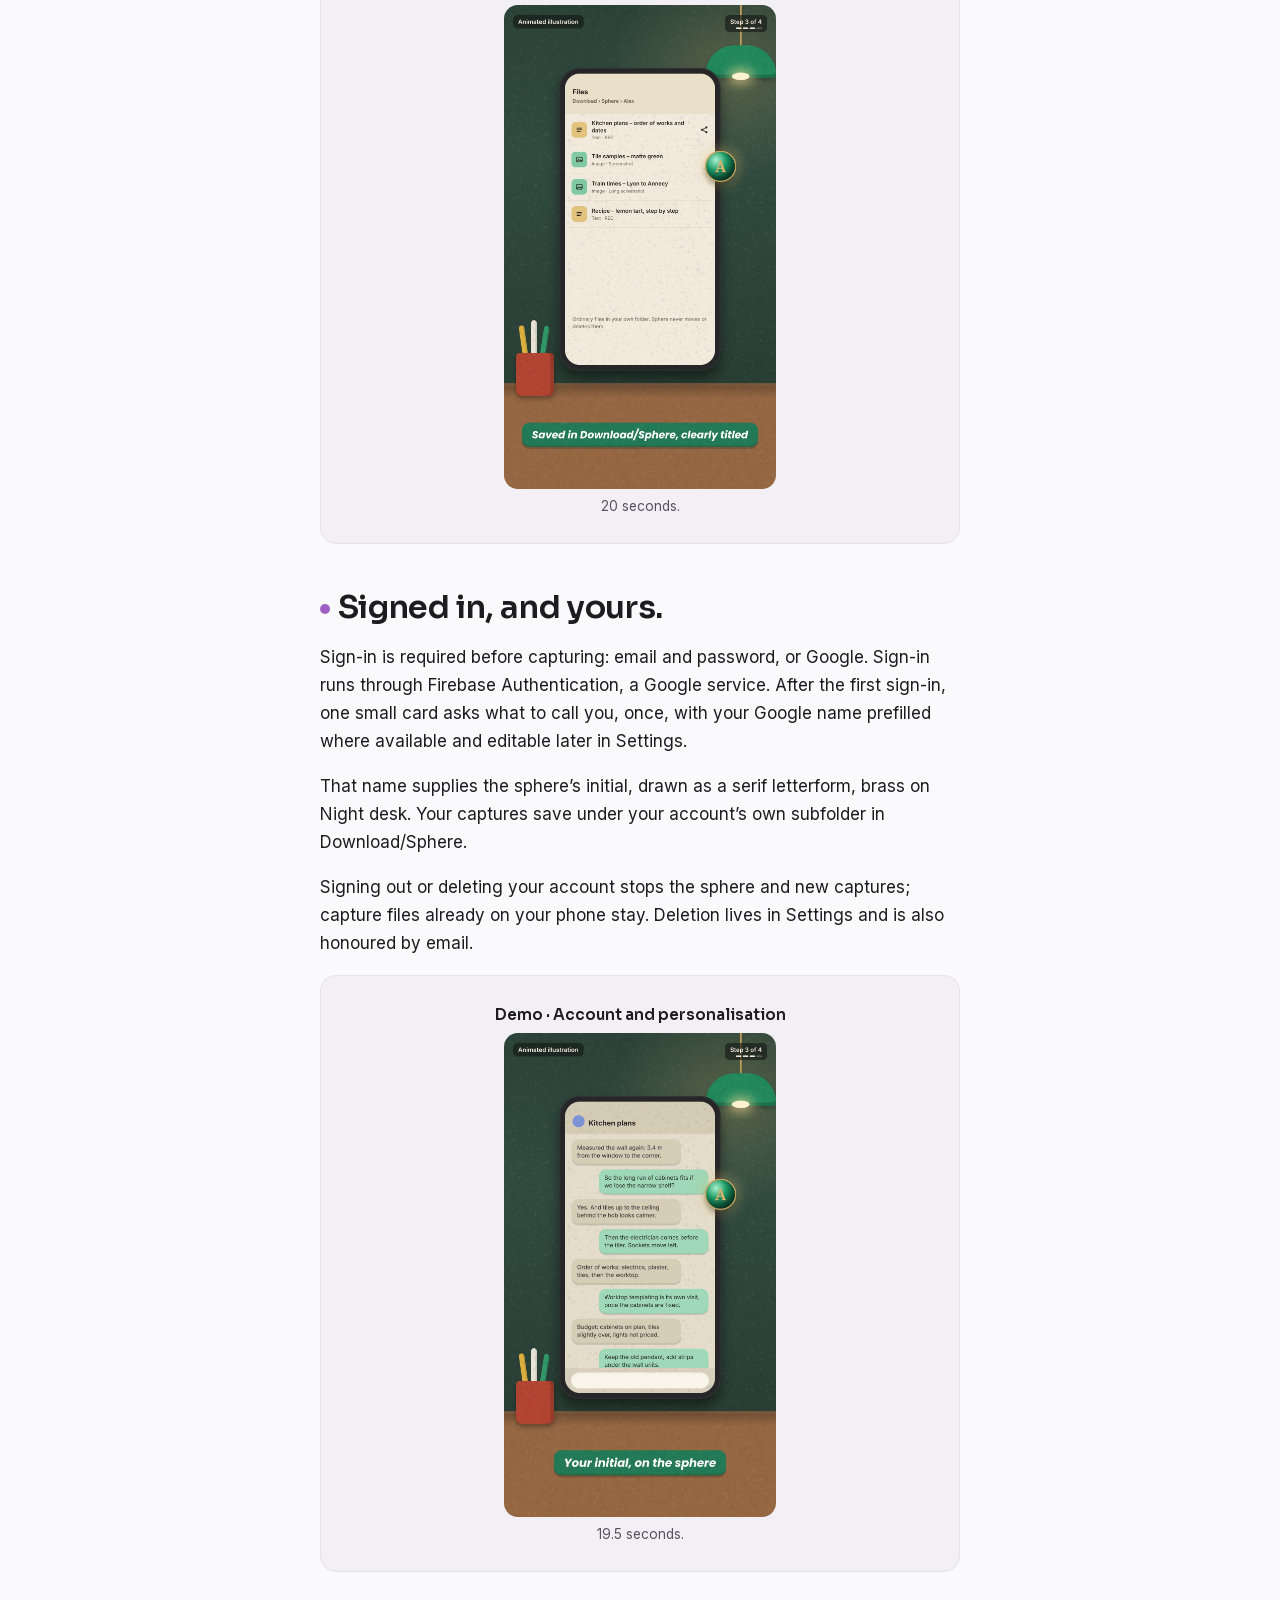
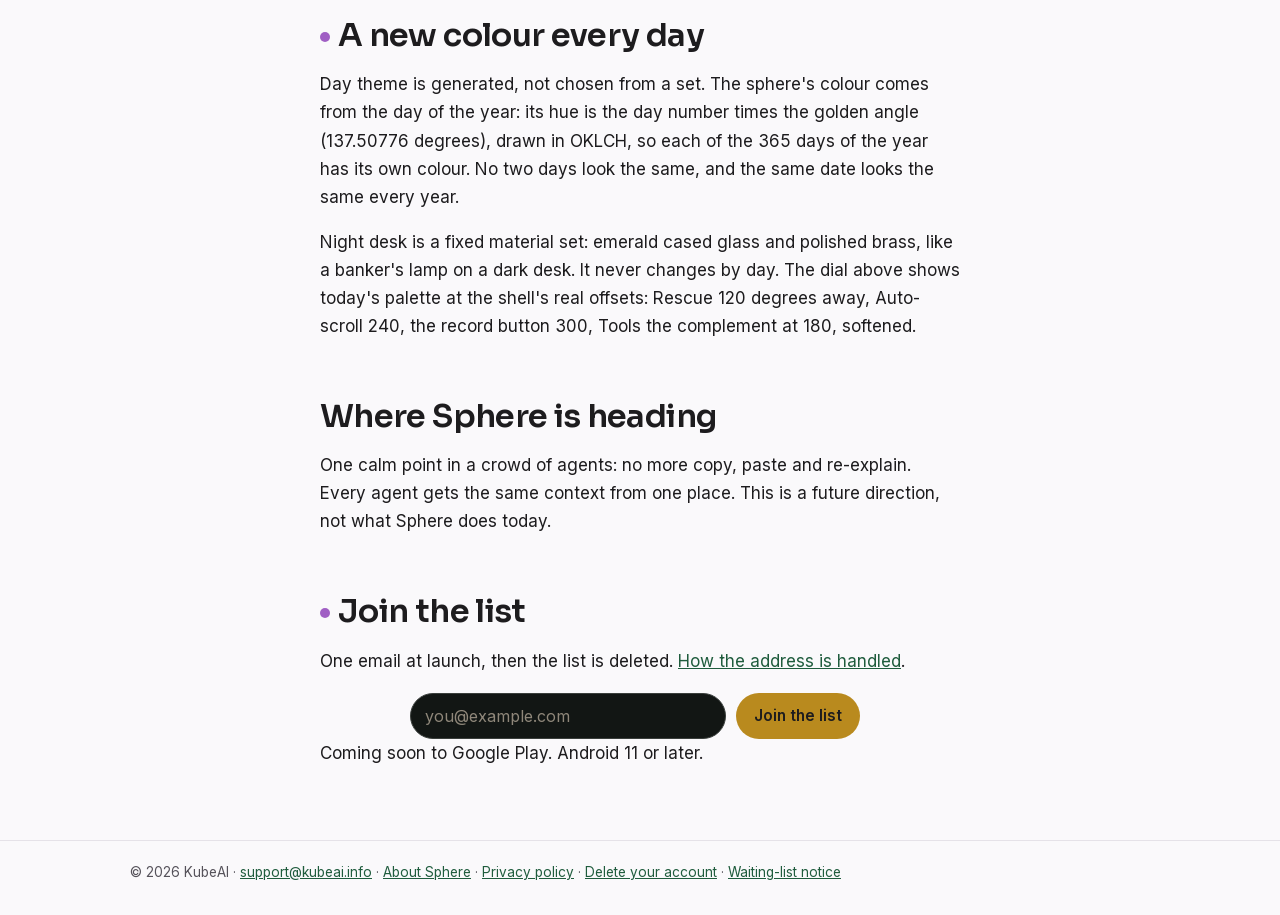
==== commit edf2cf91: "Fix: unclosed sphere.js script tag swallowed the today.js tag, so the Today dial never rendered" ====
--- a/index.html
+++ b/index.html
@@ -510,7 +510,7 @@
     note.textContent=paused?'One deliberate tap pauses or resumes scrolling and recording together.':note.textContent; });
 })();
 </script>
-<script src="assets/js/sphere.js" defer>
+<script src="assets/js/sphere.js" defer></script>
 <script src="assets/js/today.js" defer></script>
 <script>
 (function(){
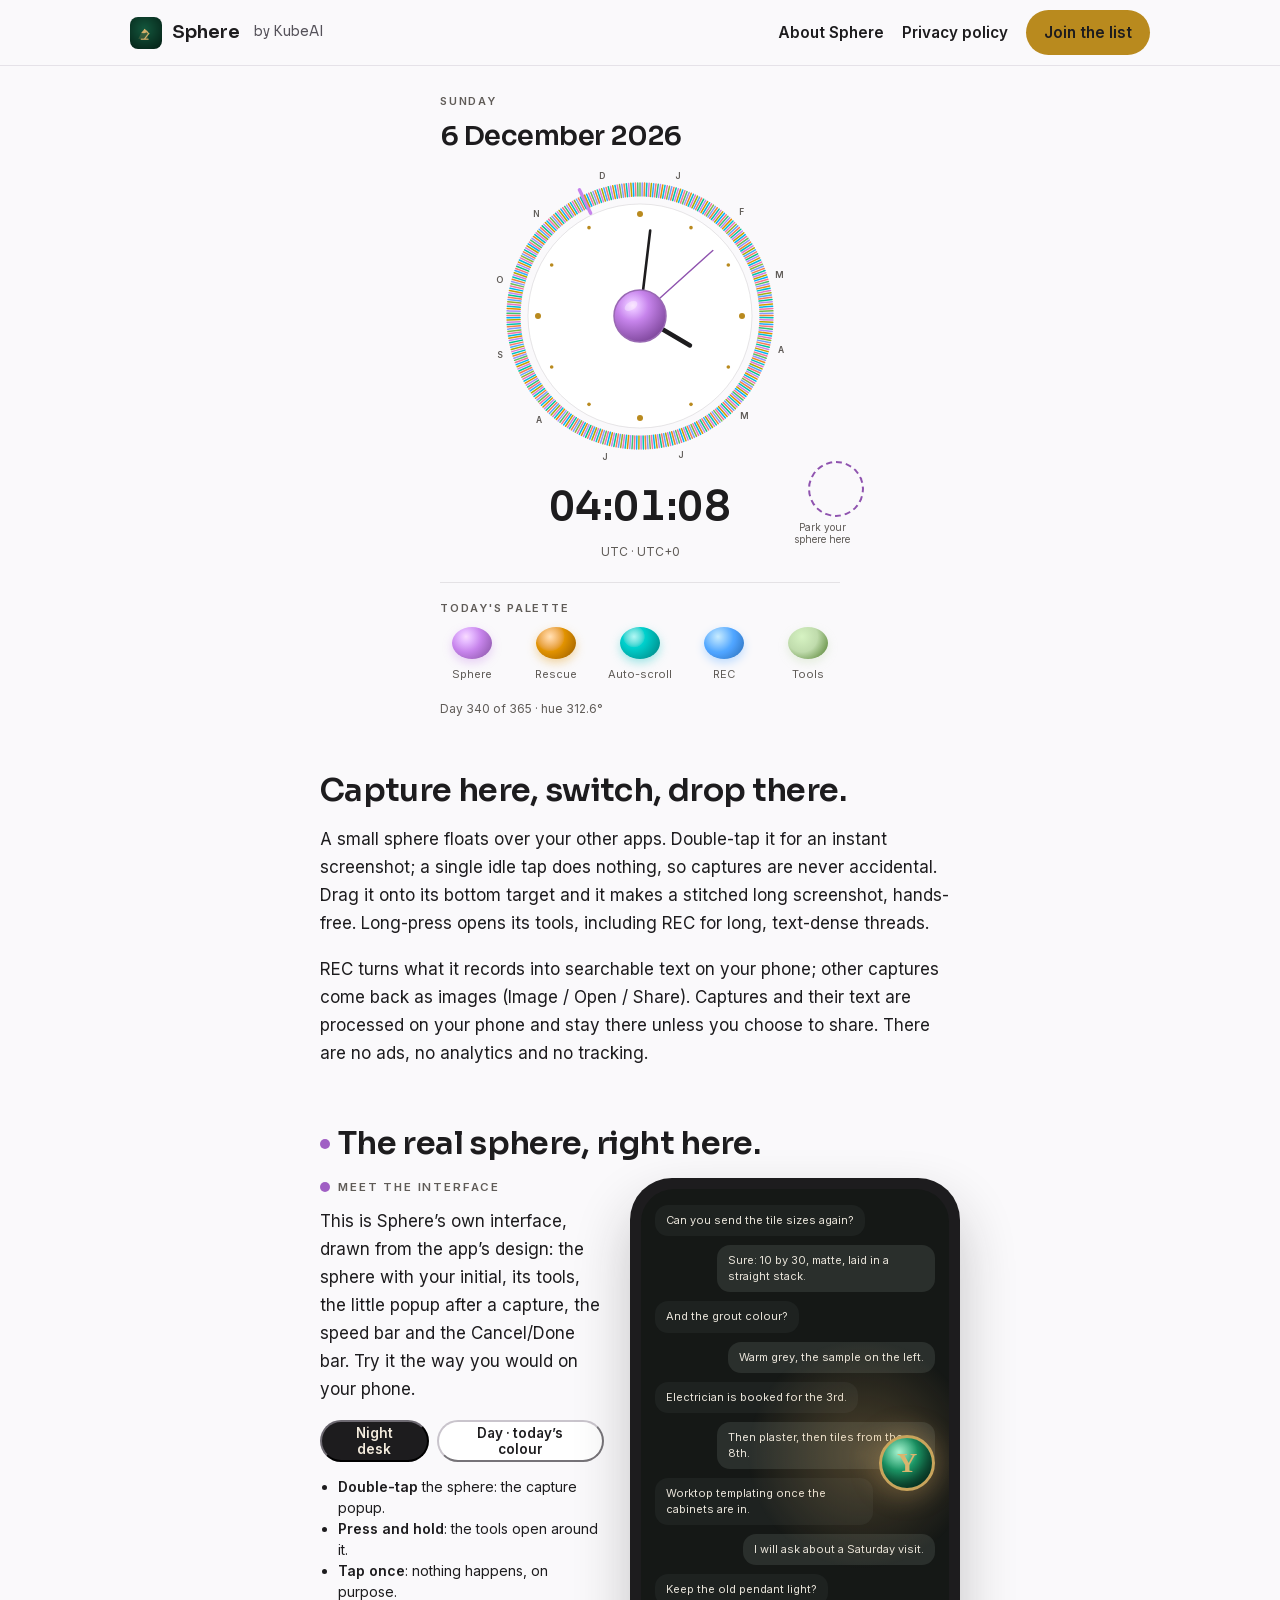
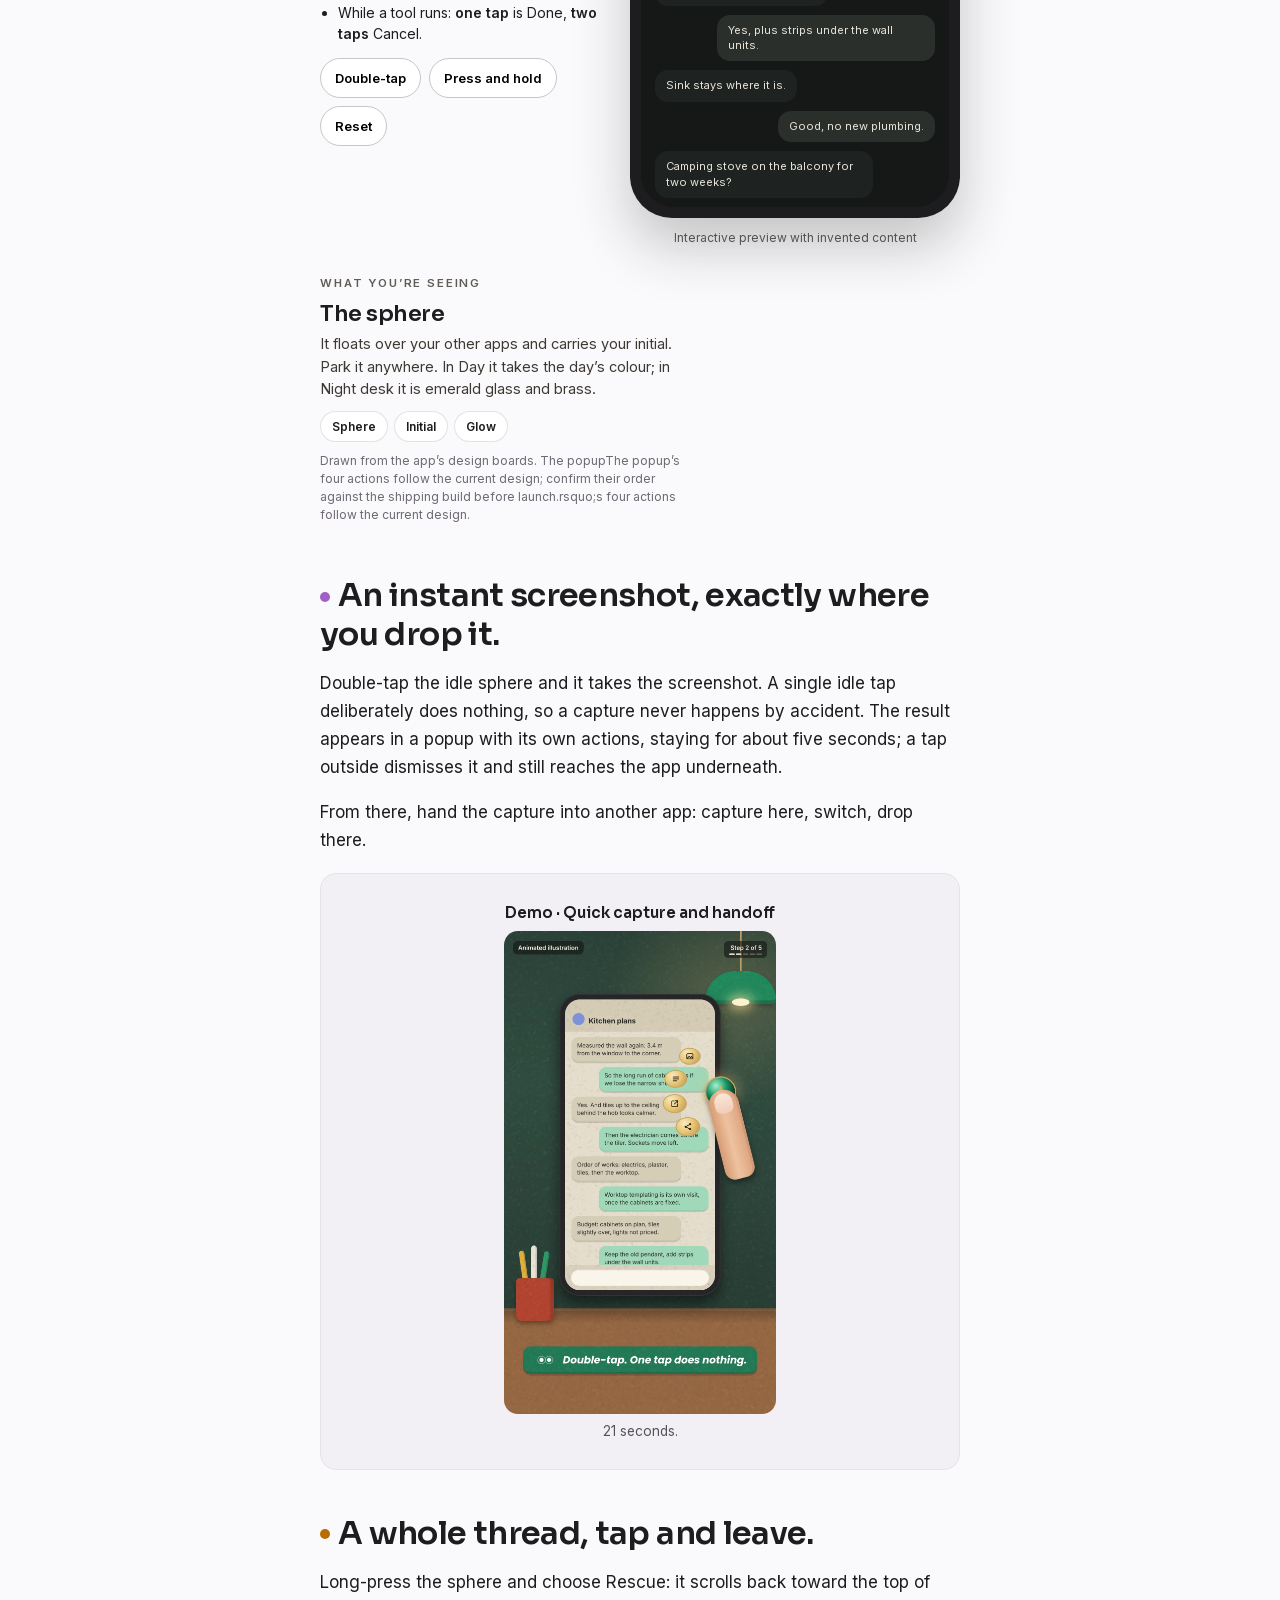
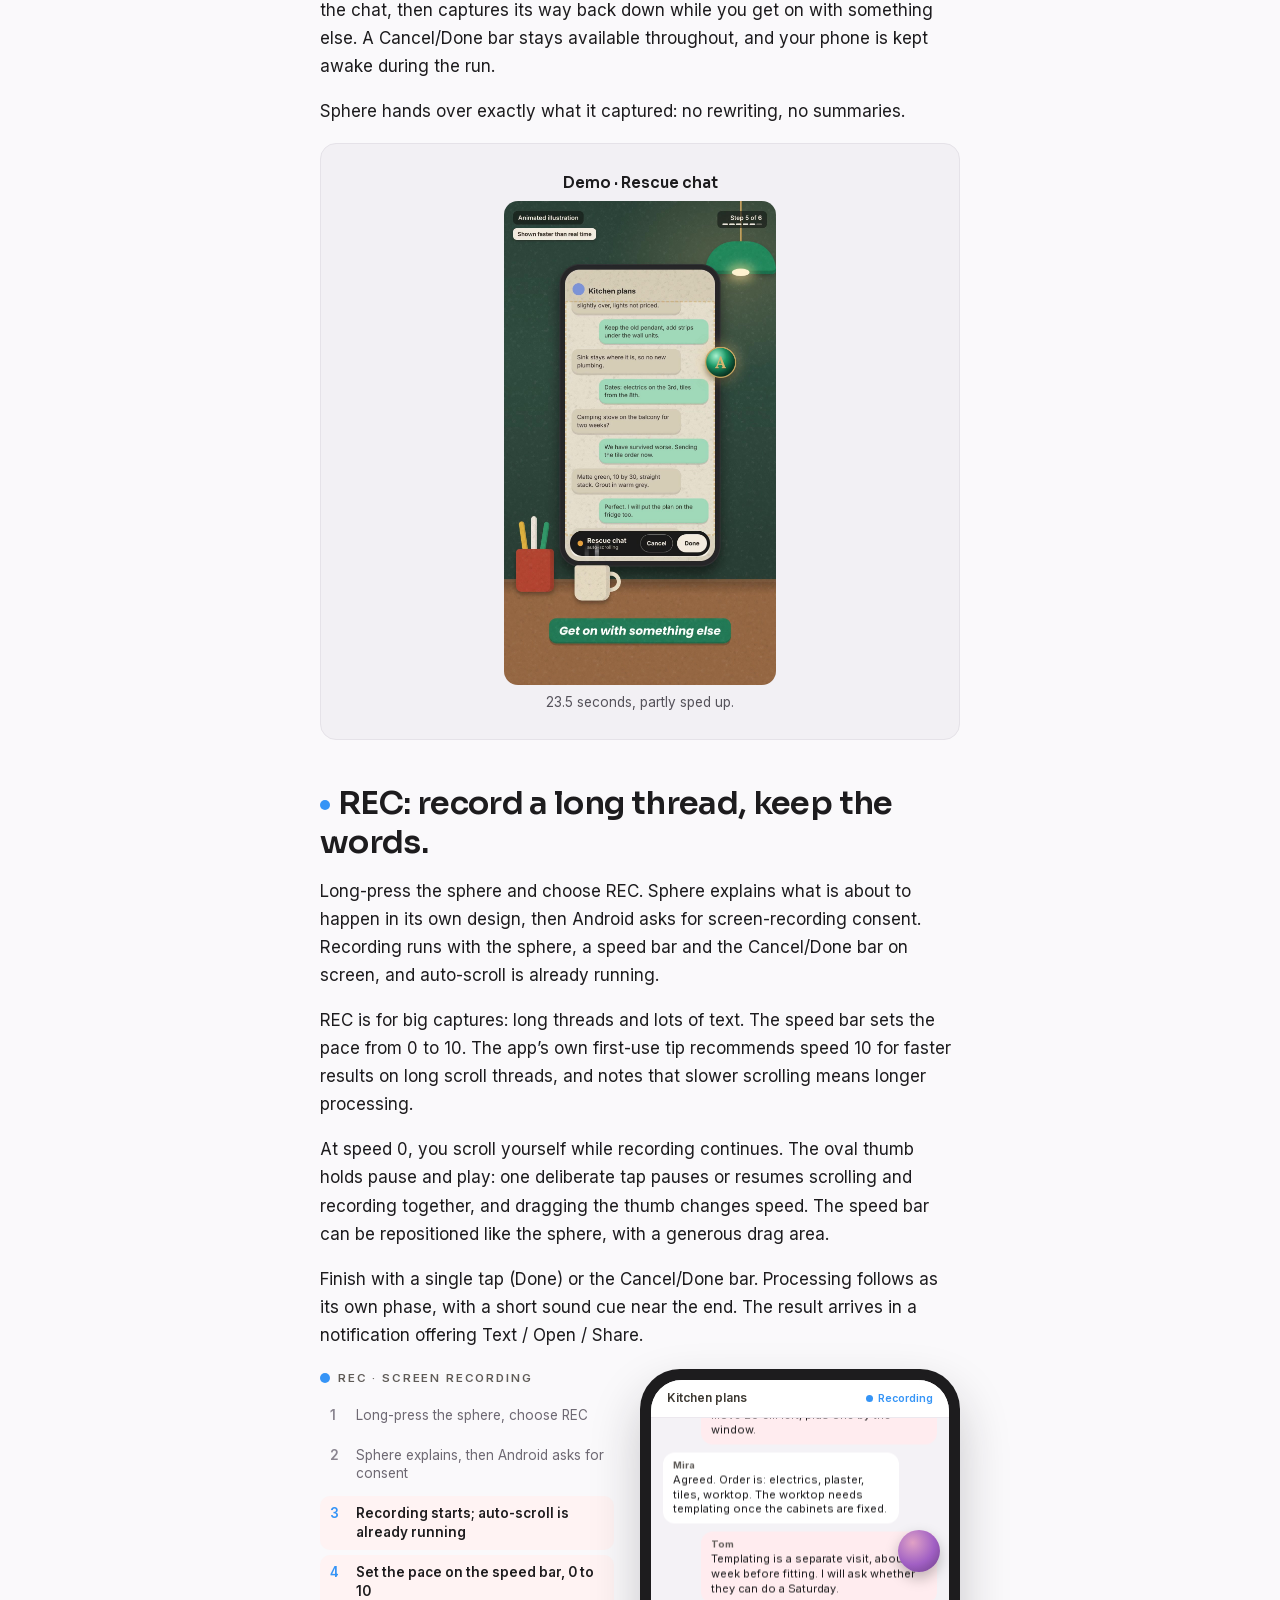
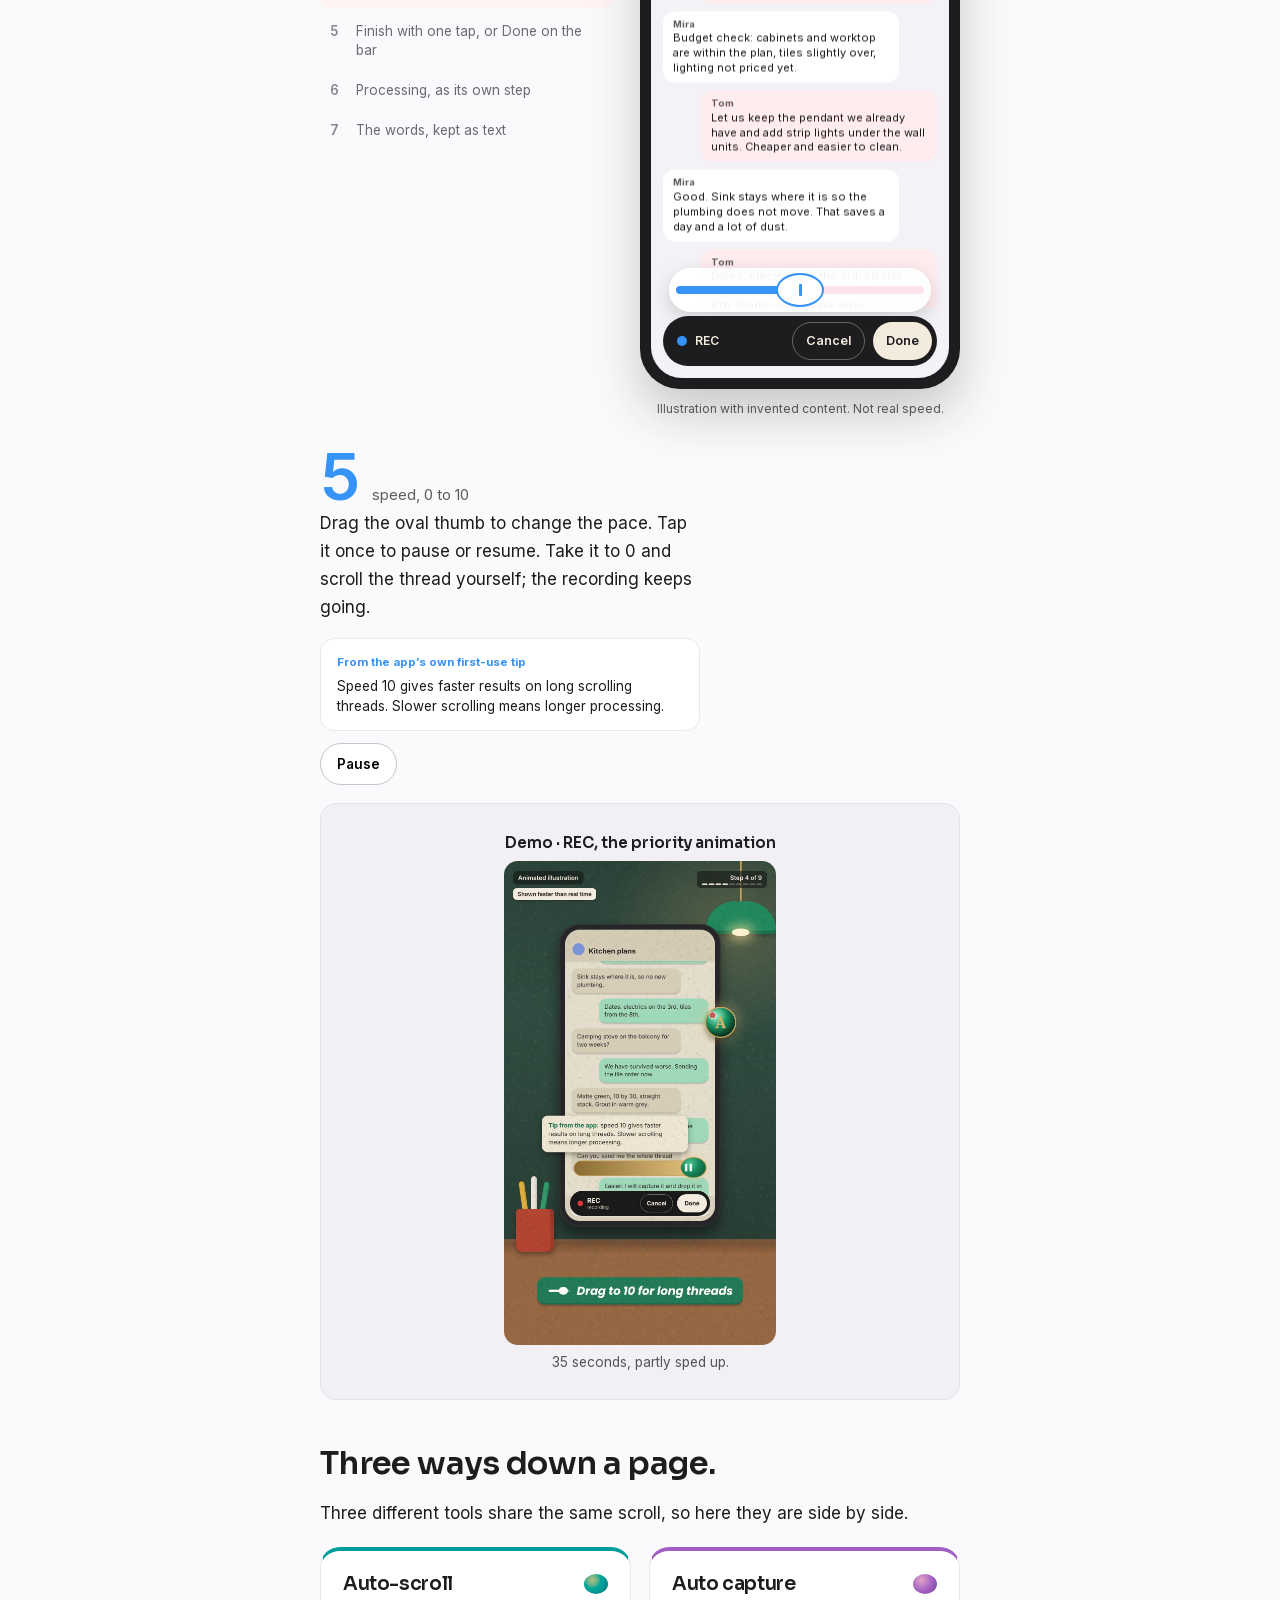
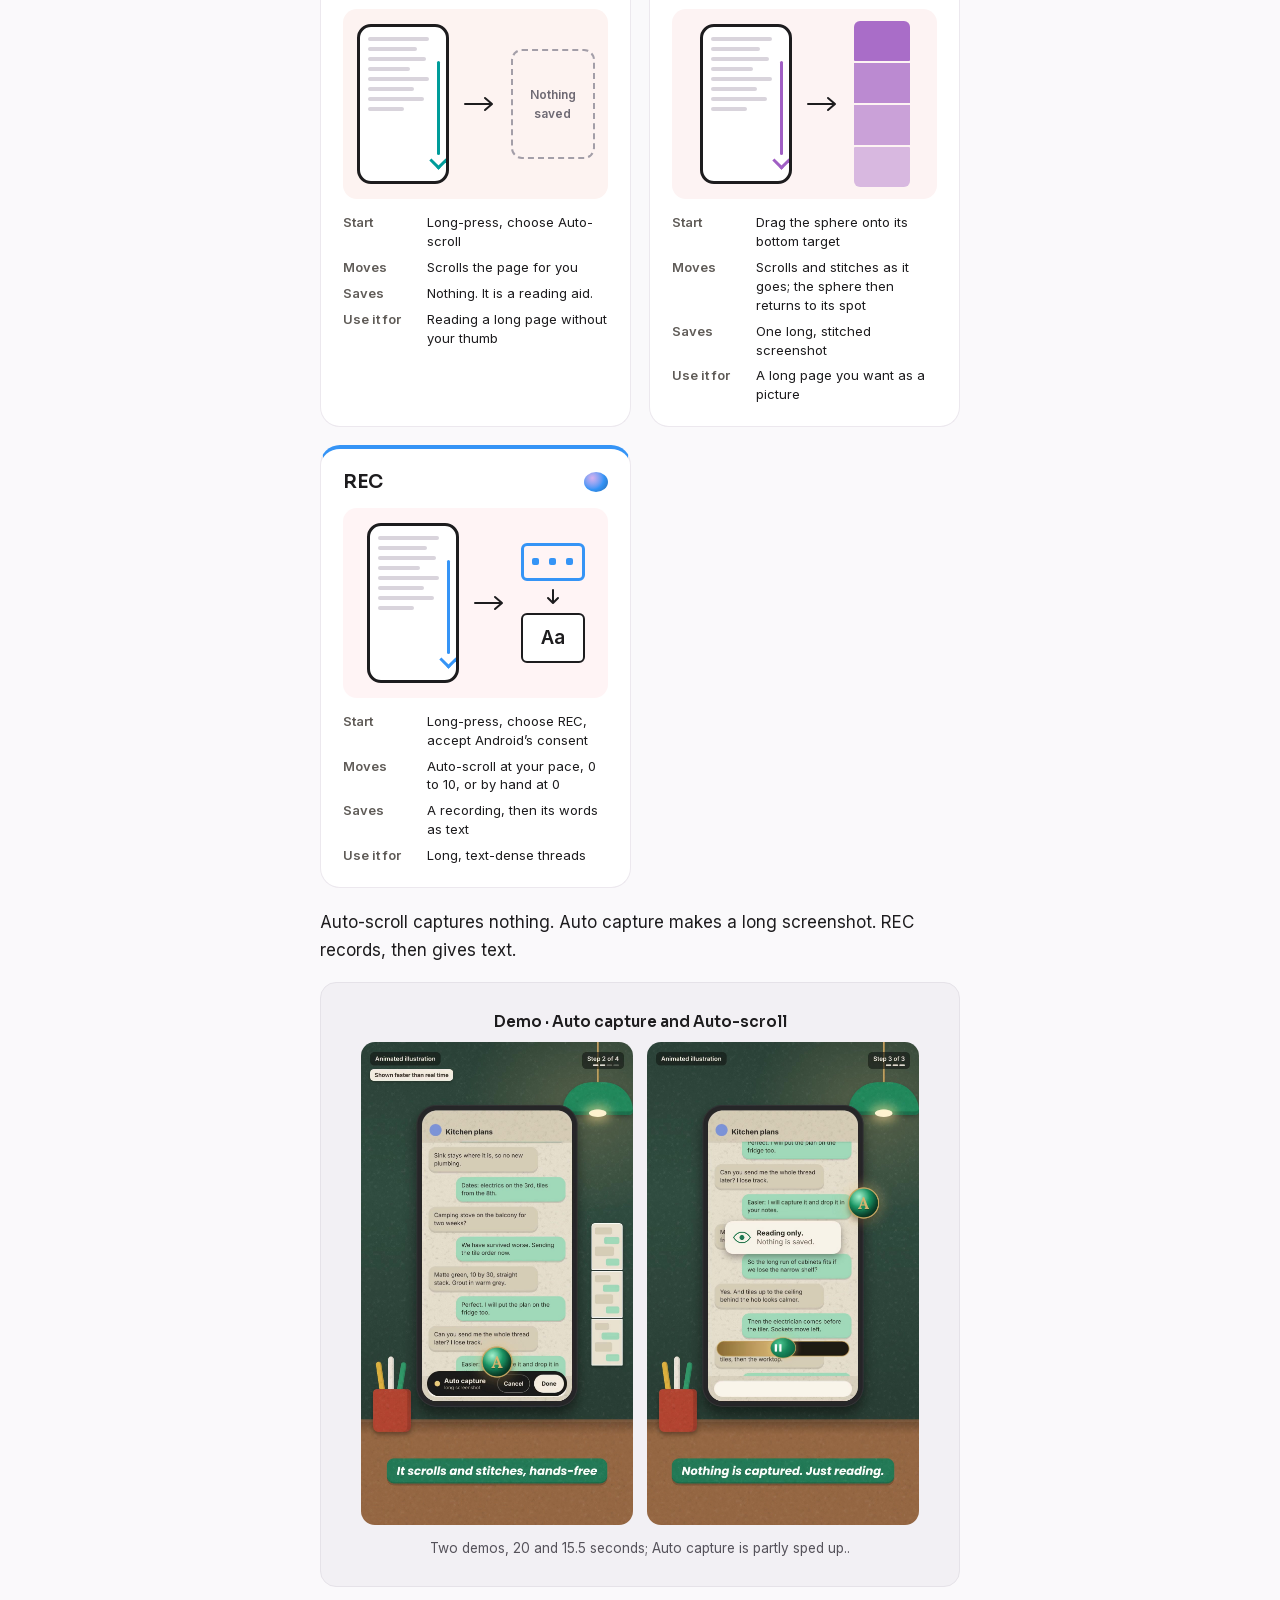
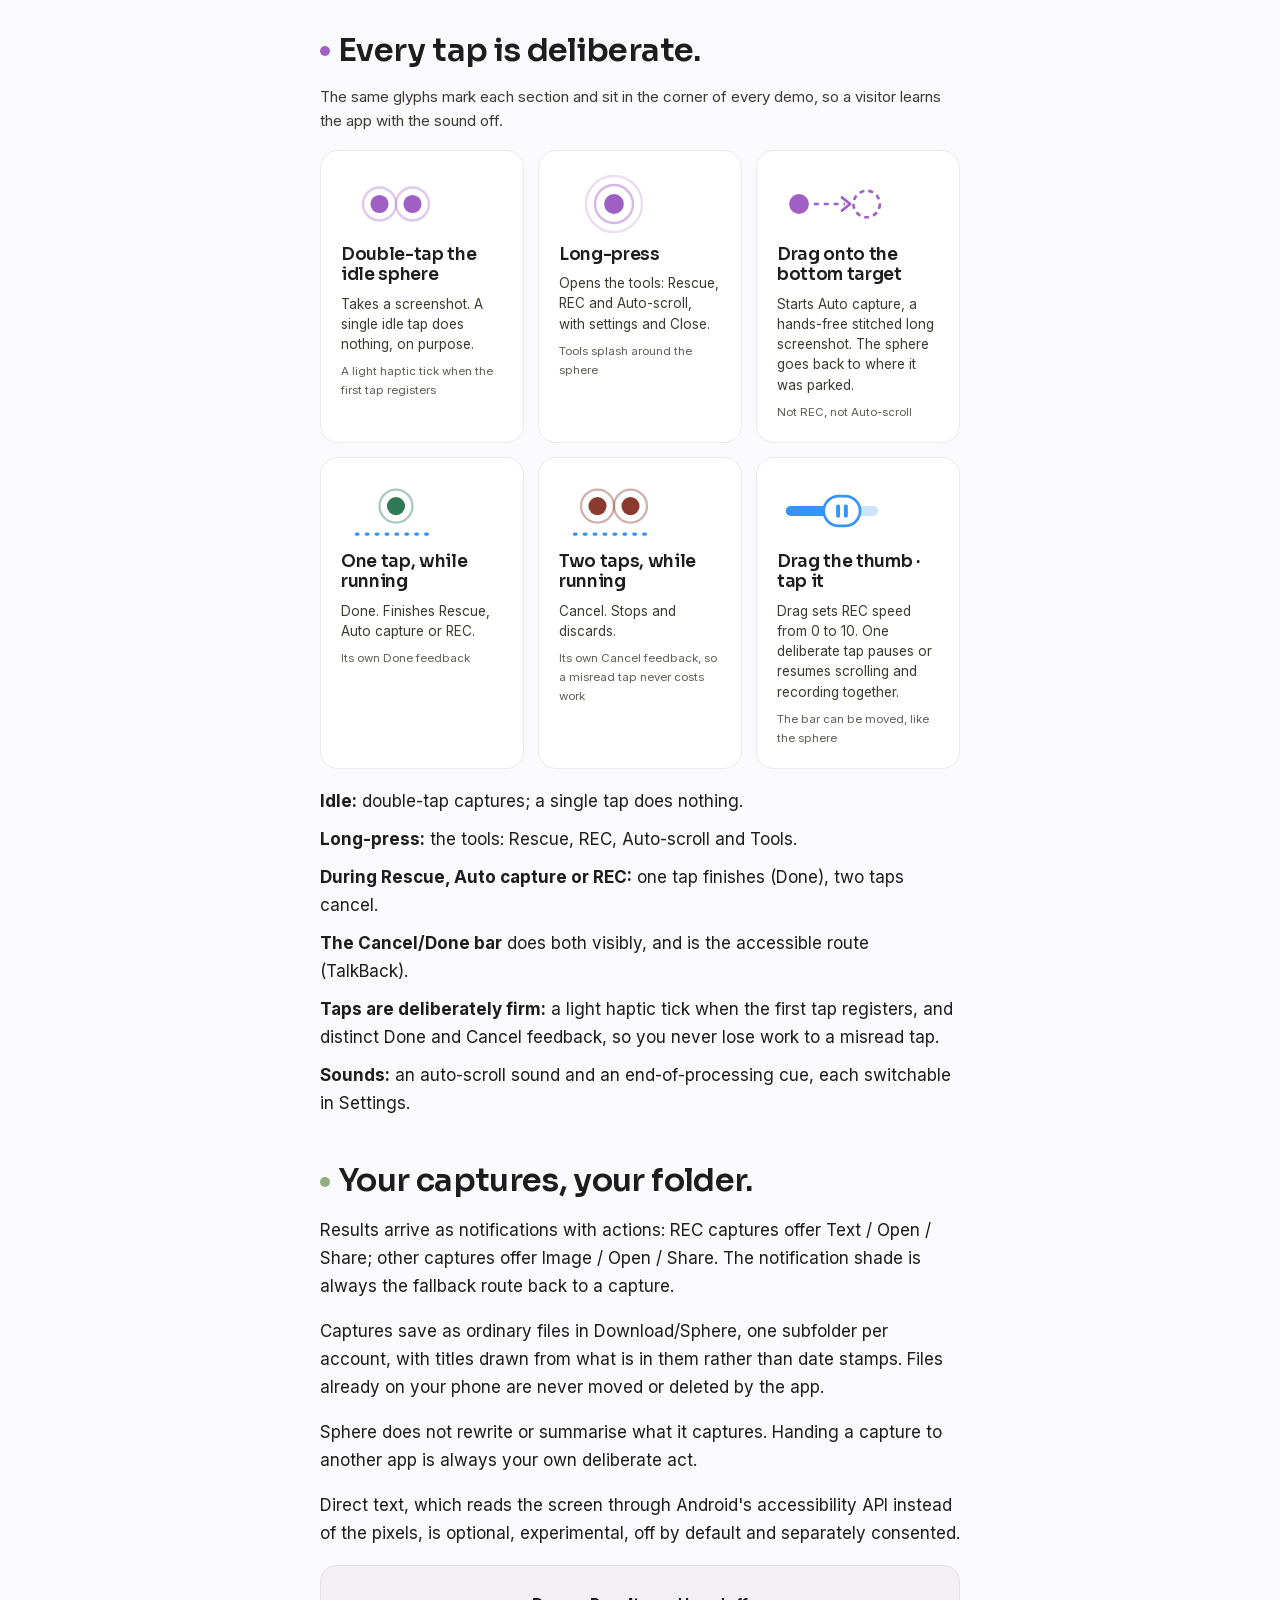
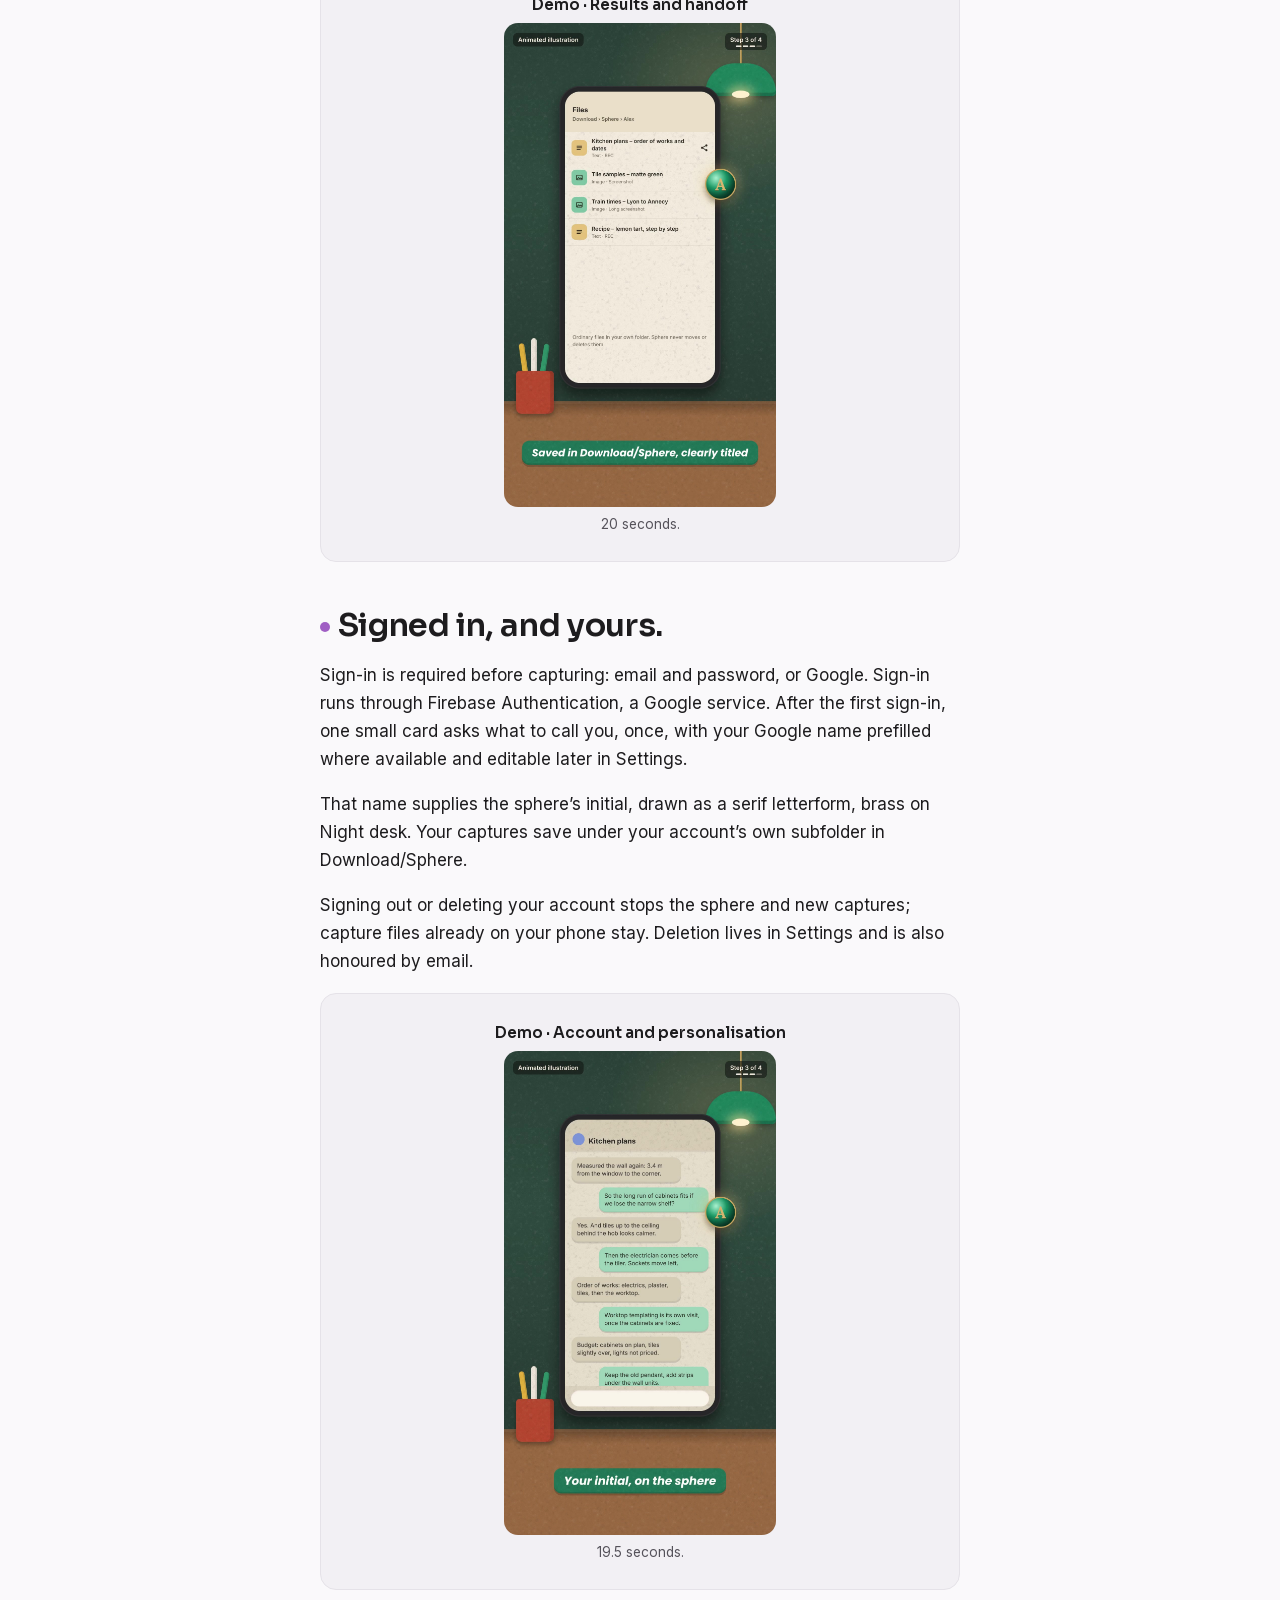
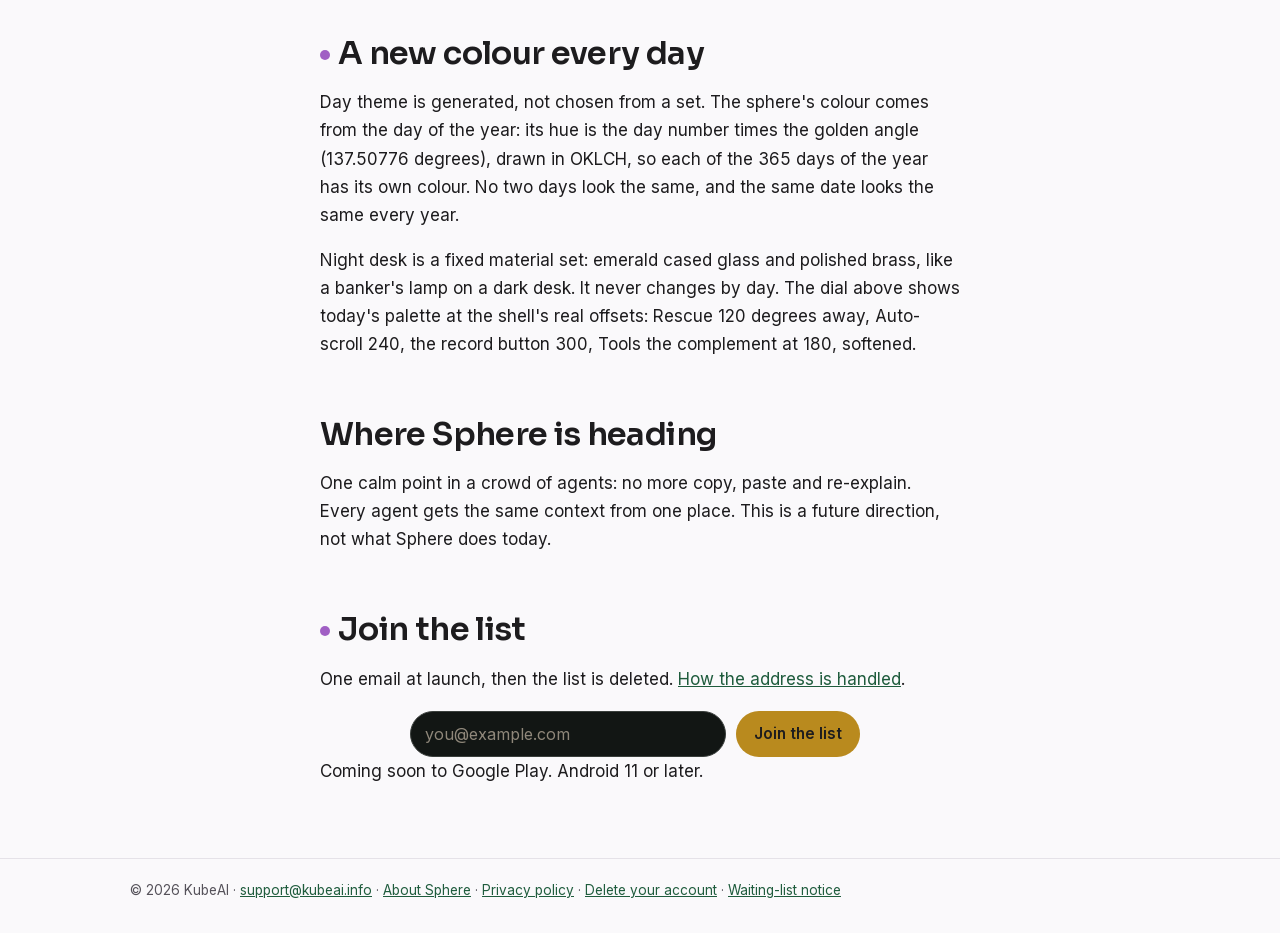
==== commit 5c2d9829: "Copy: drop the internal launch note from the interface paragraph" ====
--- a/index.html
+++ b/index.html
@@ -291,7 +291,7 @@
         <h3 id="ui-leg-t" style="margin:0;font-size:22px">The sphere</h3>
         <p id="ui-leg-x" style="margin:6px 0 0;font-size:14.5px;line-height:1.55;color:#3D3932"></p>
         <div class="ui-parts" id="ui-parts"></div>
-        <p class="ui-note">Drawn from the app&rsquo;s design boards. The popup&rsquo;s four actions follow the current design; confirm their order against the shipping build before launch.</p>
+        <p class="ui-note">Drawn from the app&rsquo;s design boards. The popupThe popup&rsquo;s four actions follow the current design; confirm their order against the shipping build before launch.rsquo;s four actions follow the current design.</p>
       </div>
     </div>
   </section>
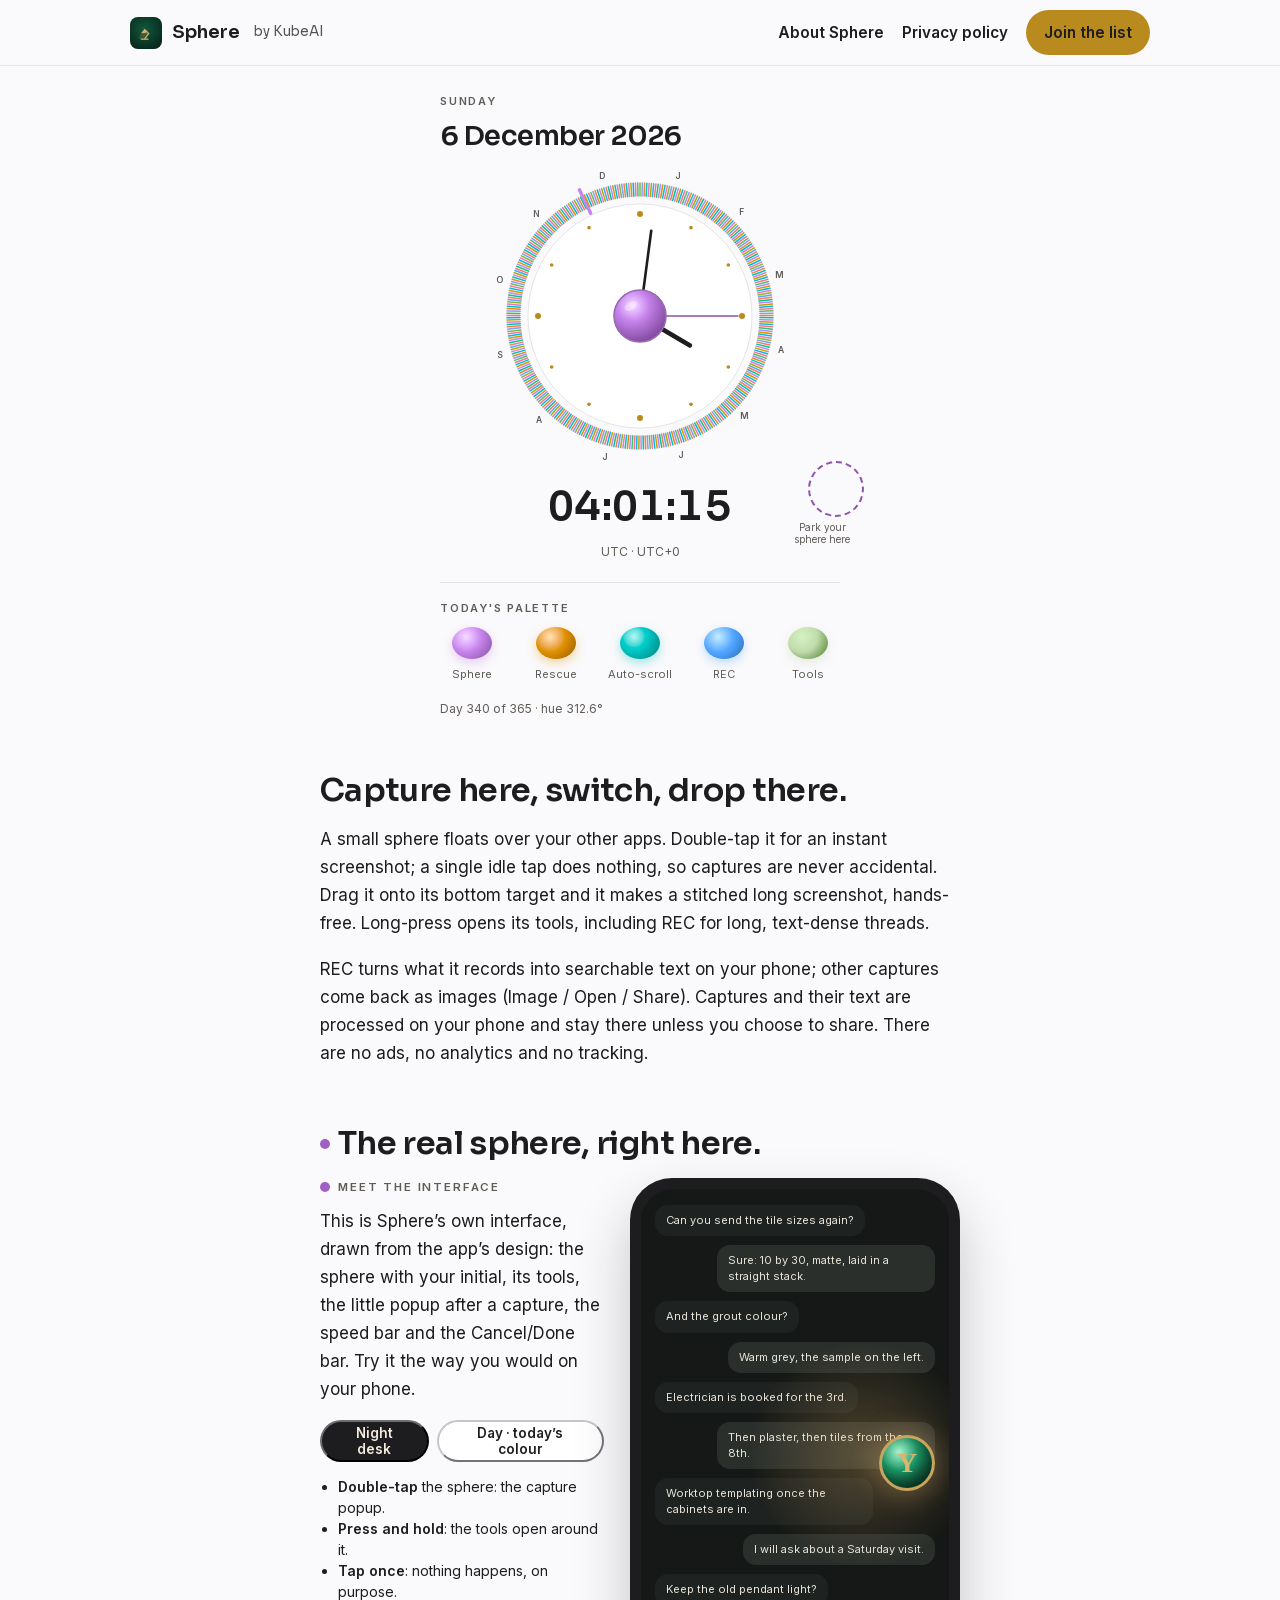
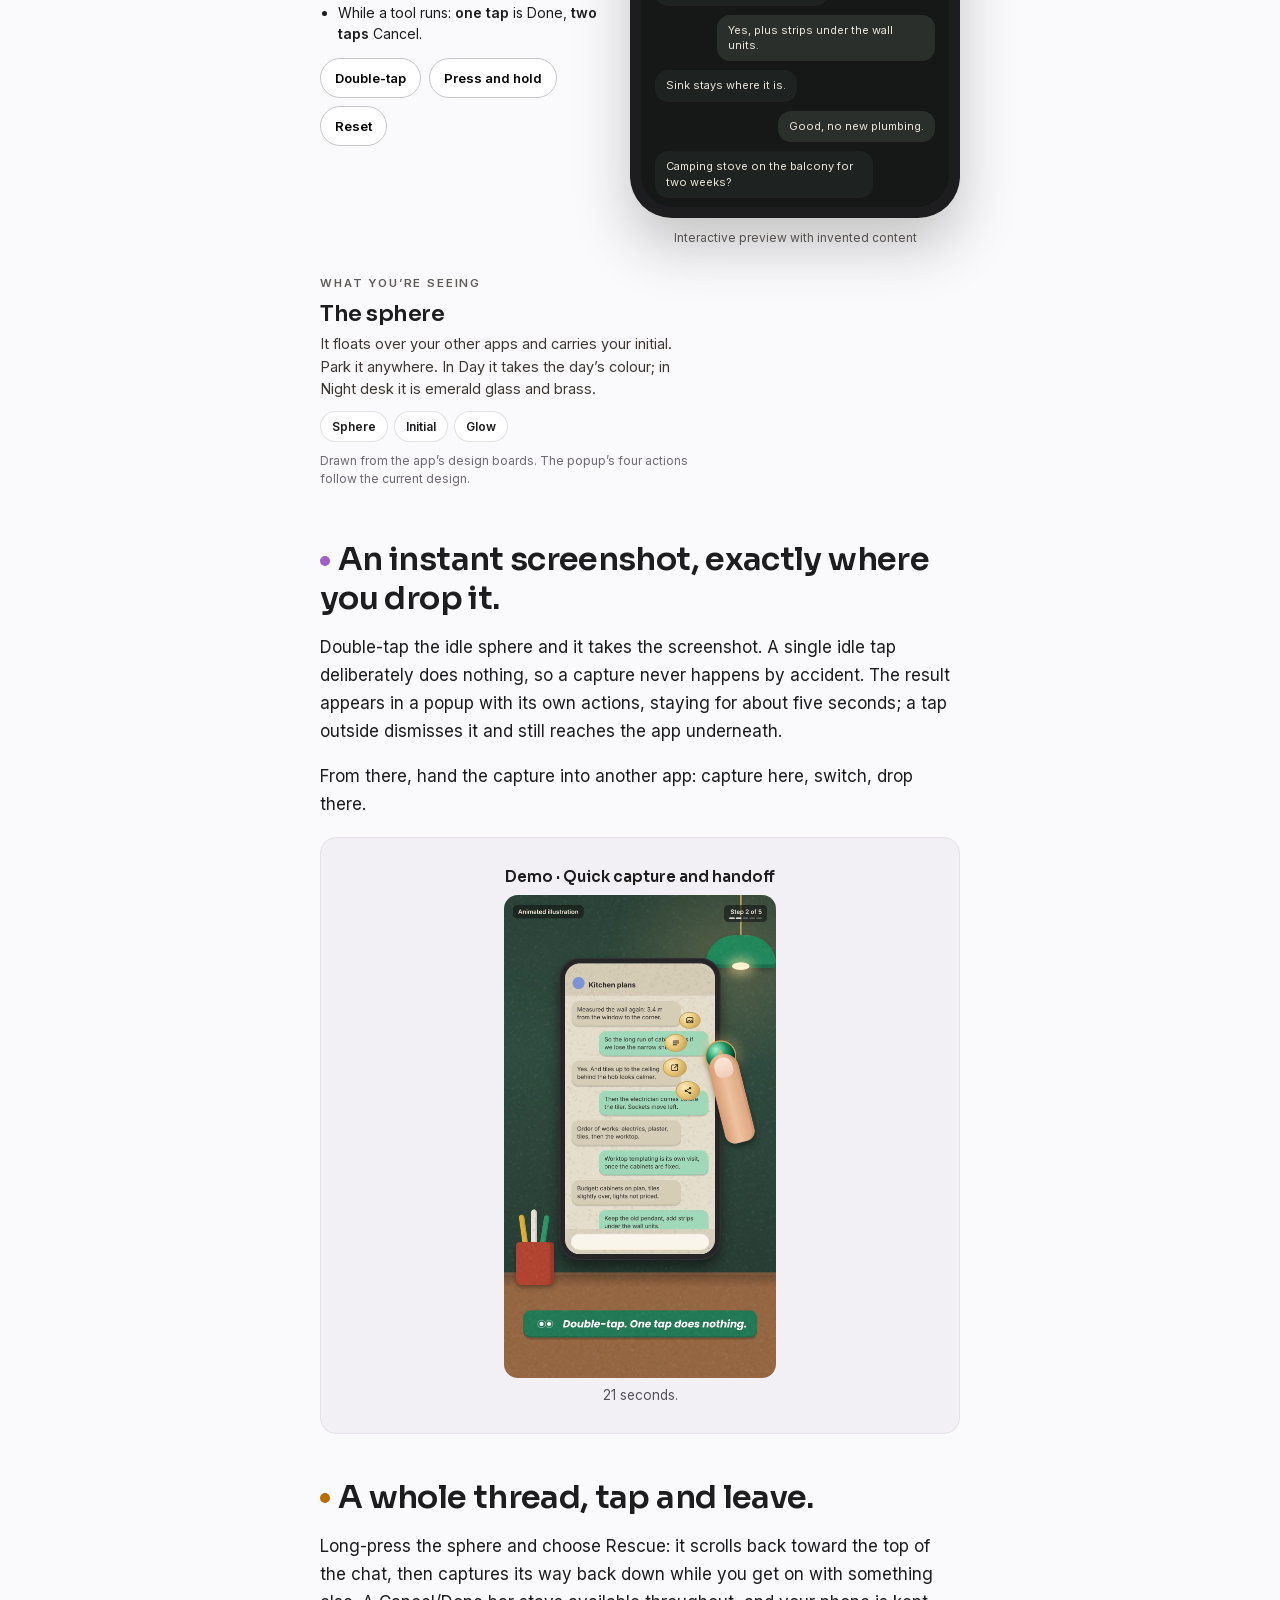
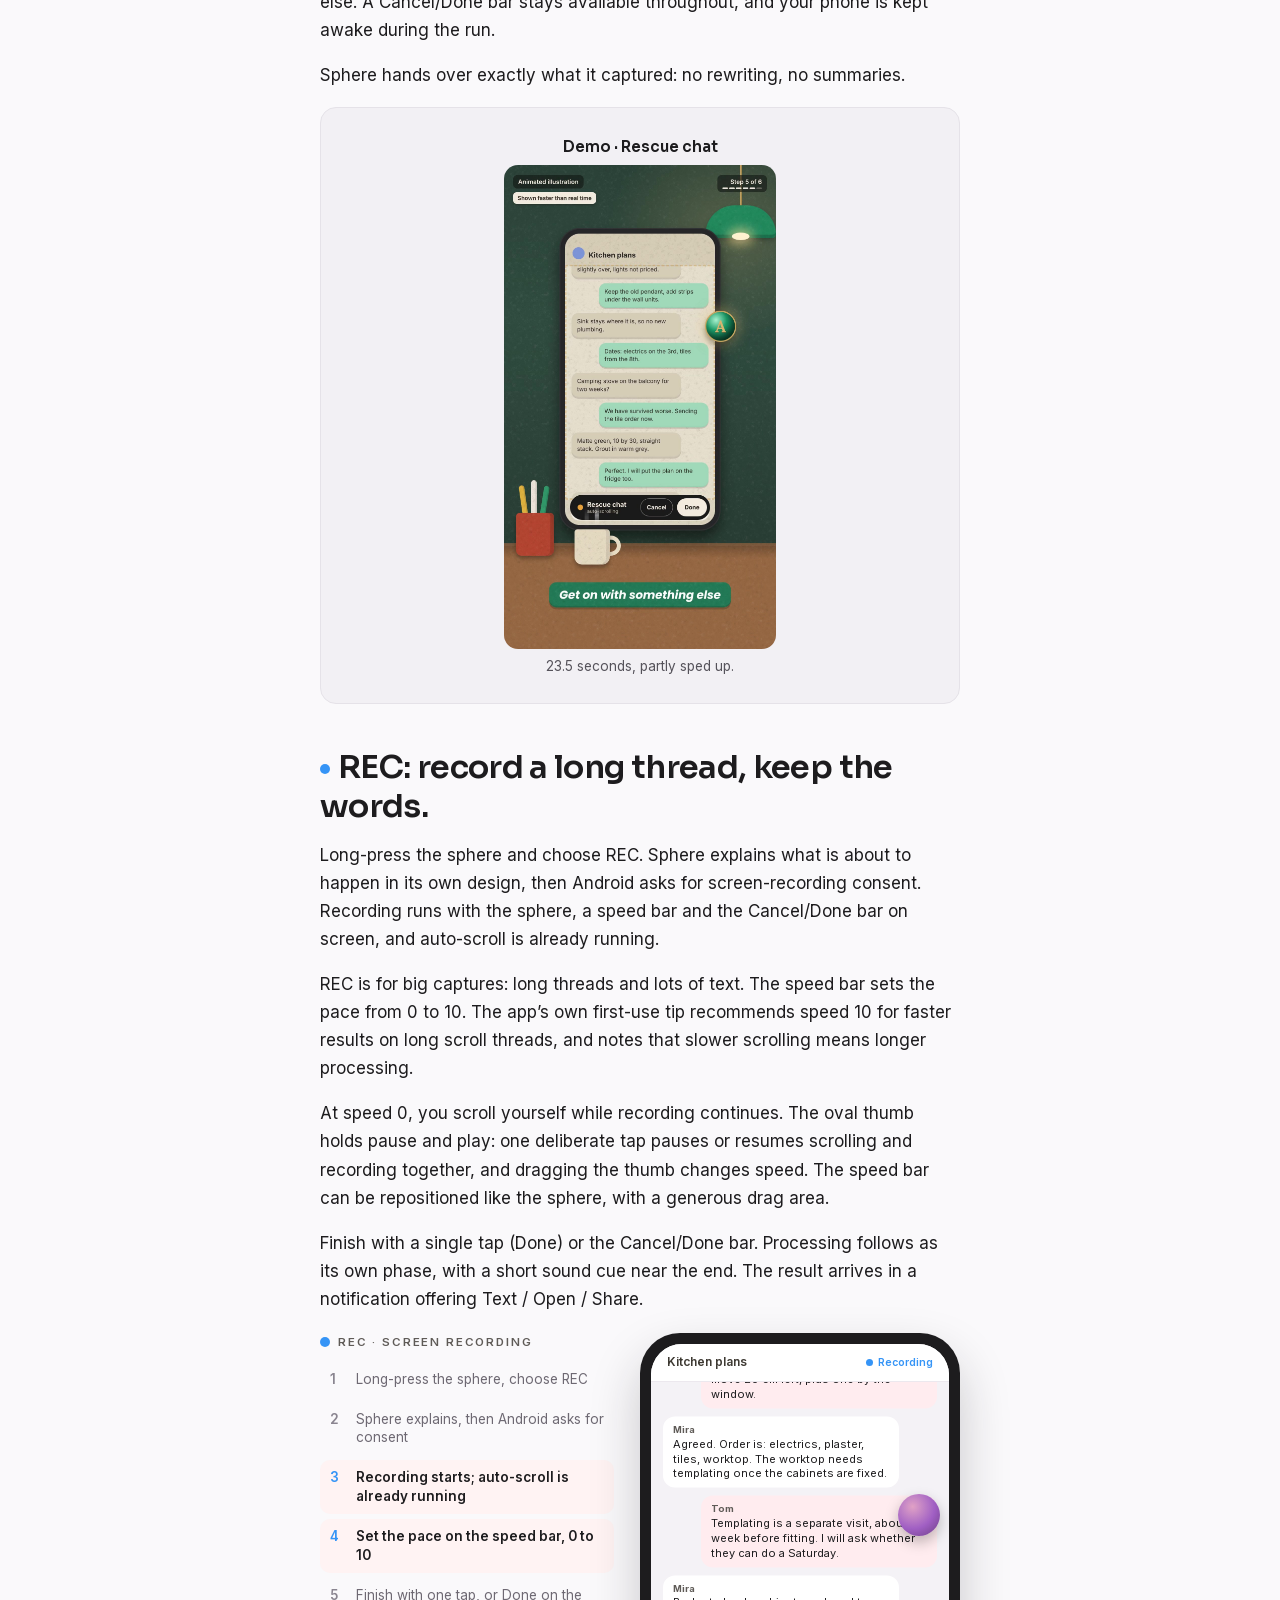
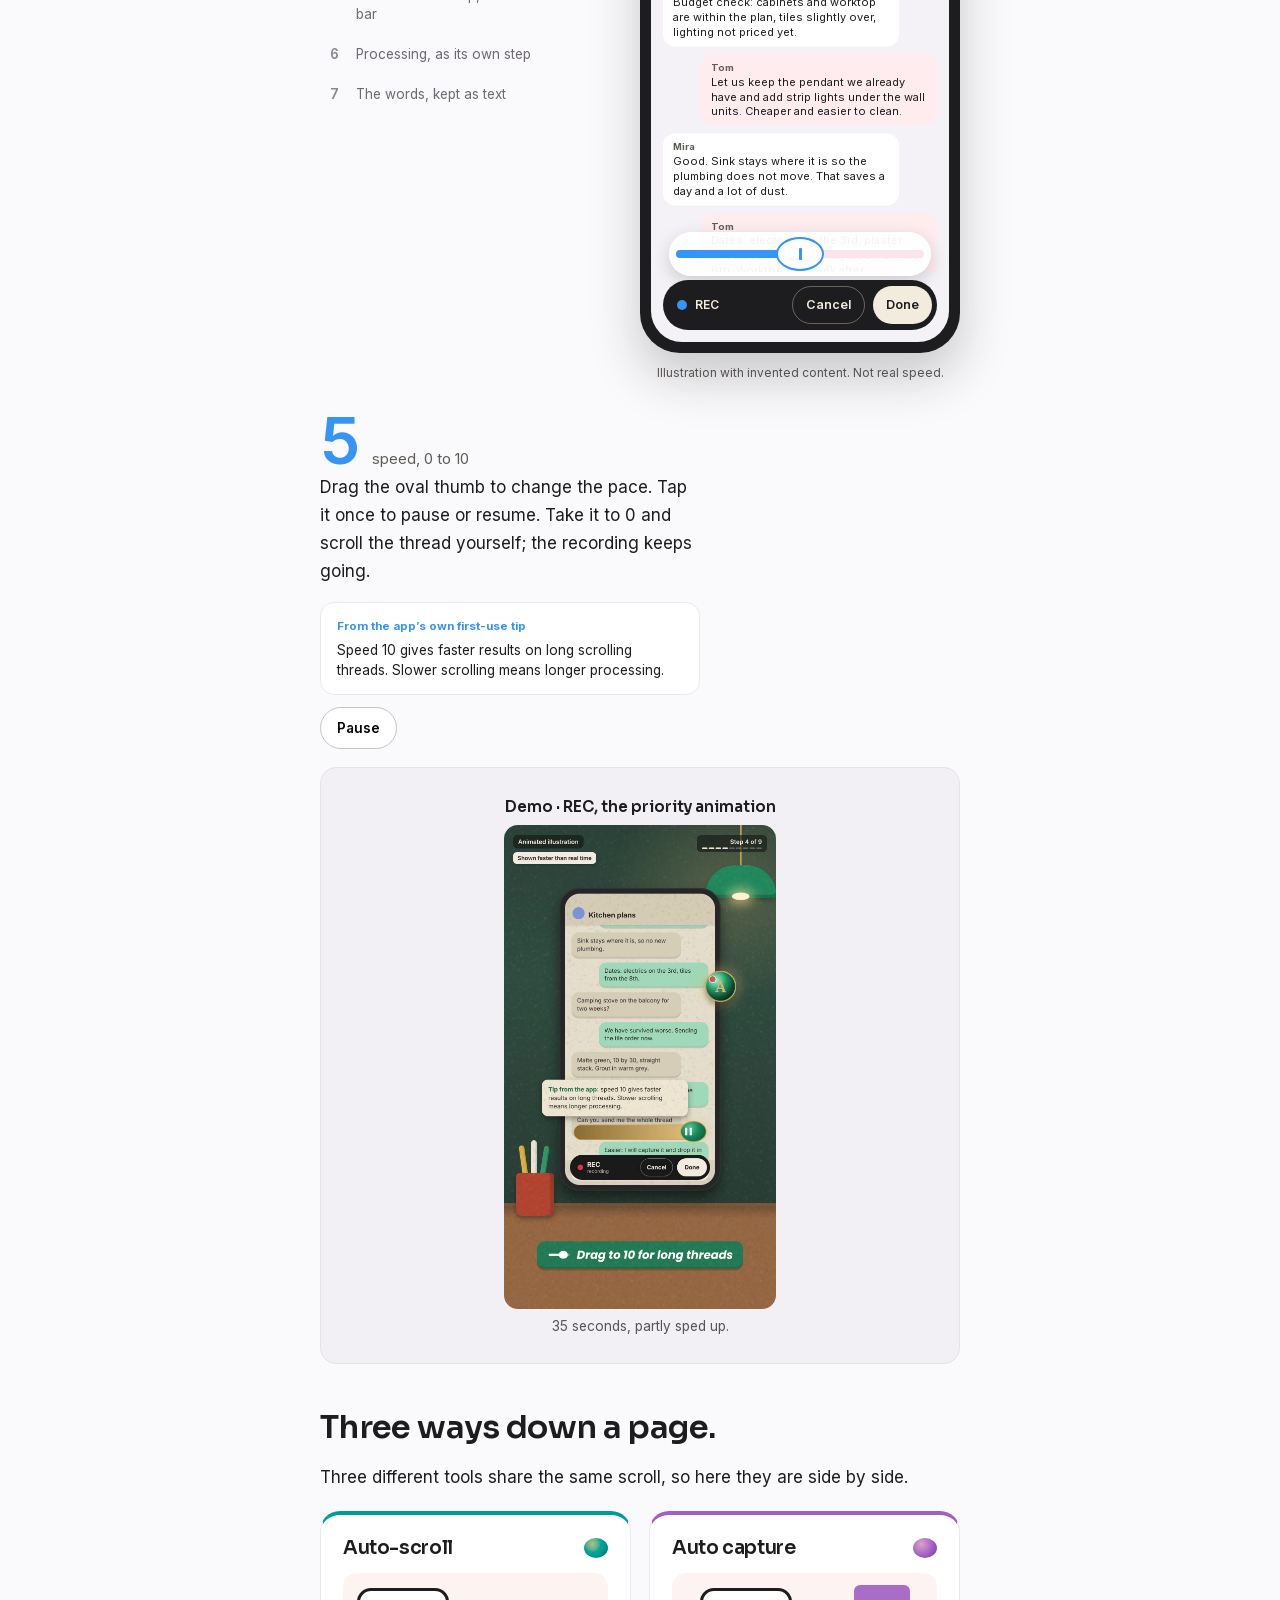
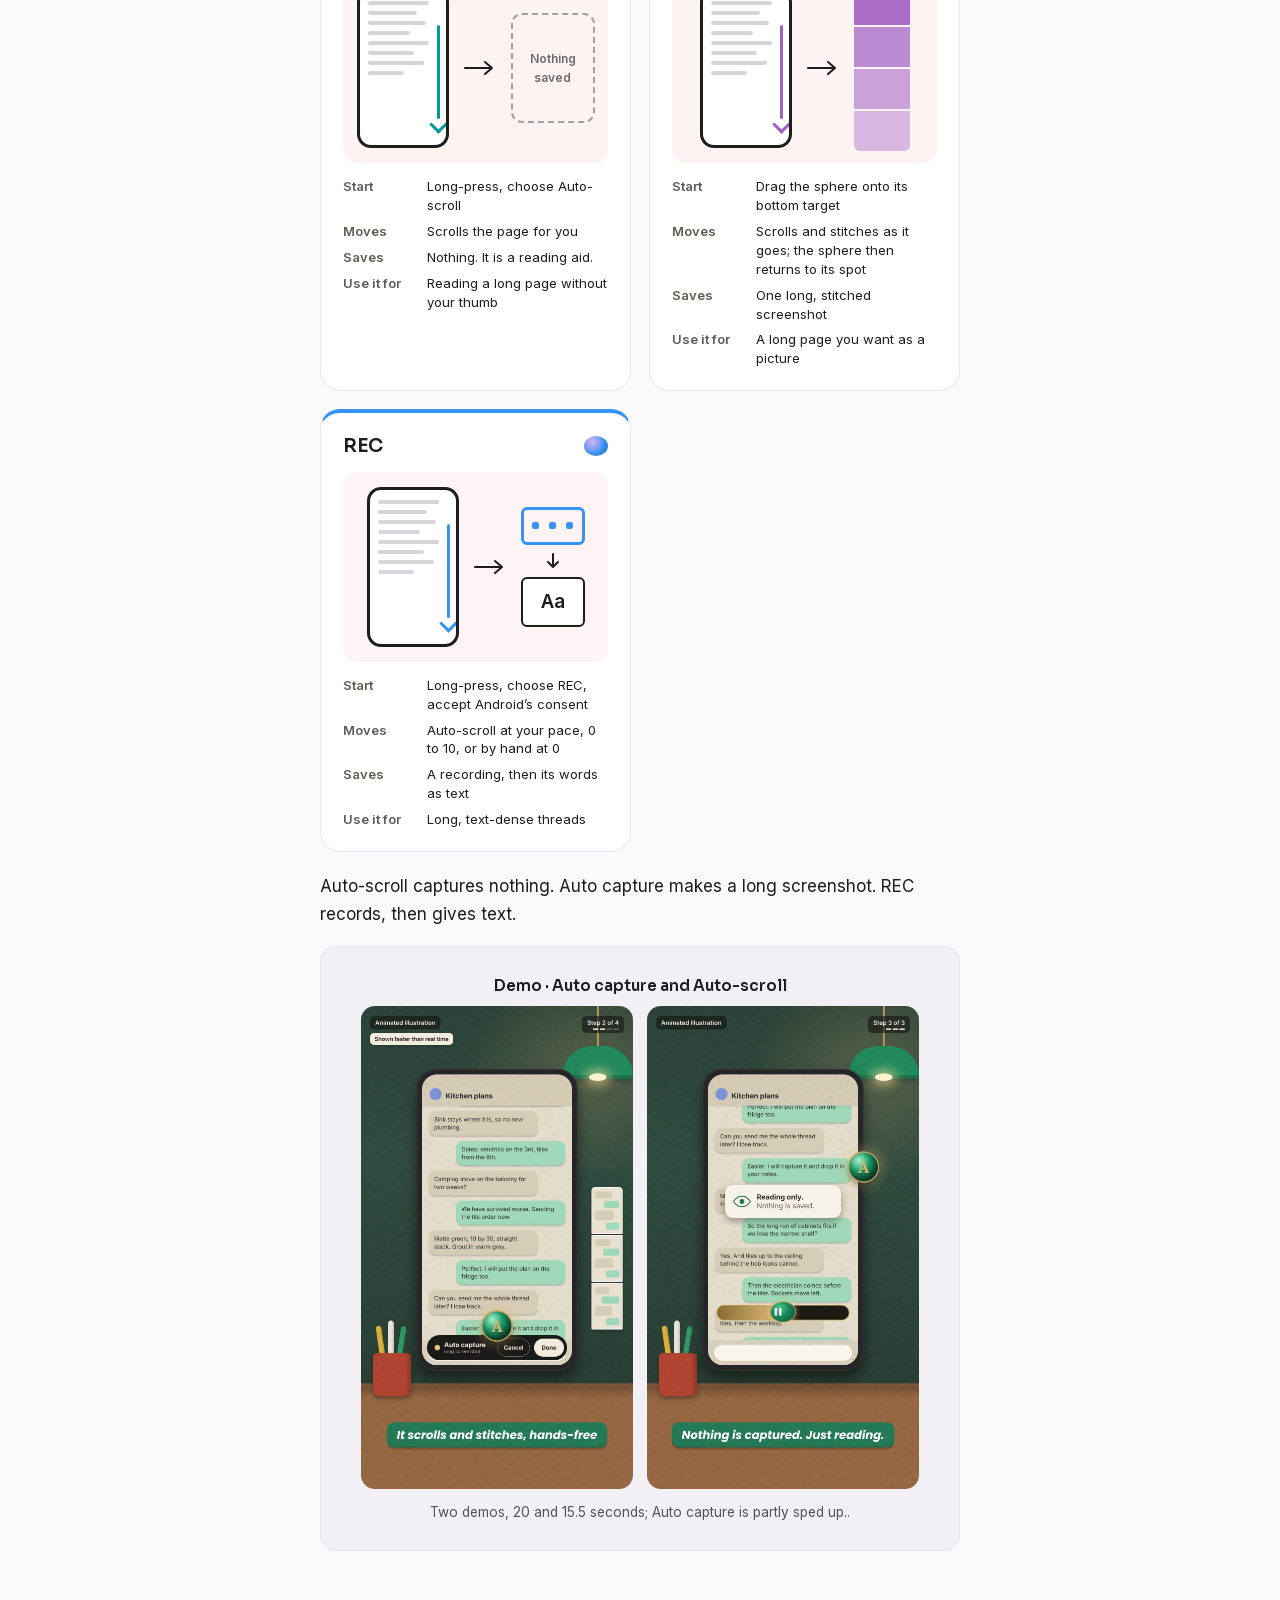
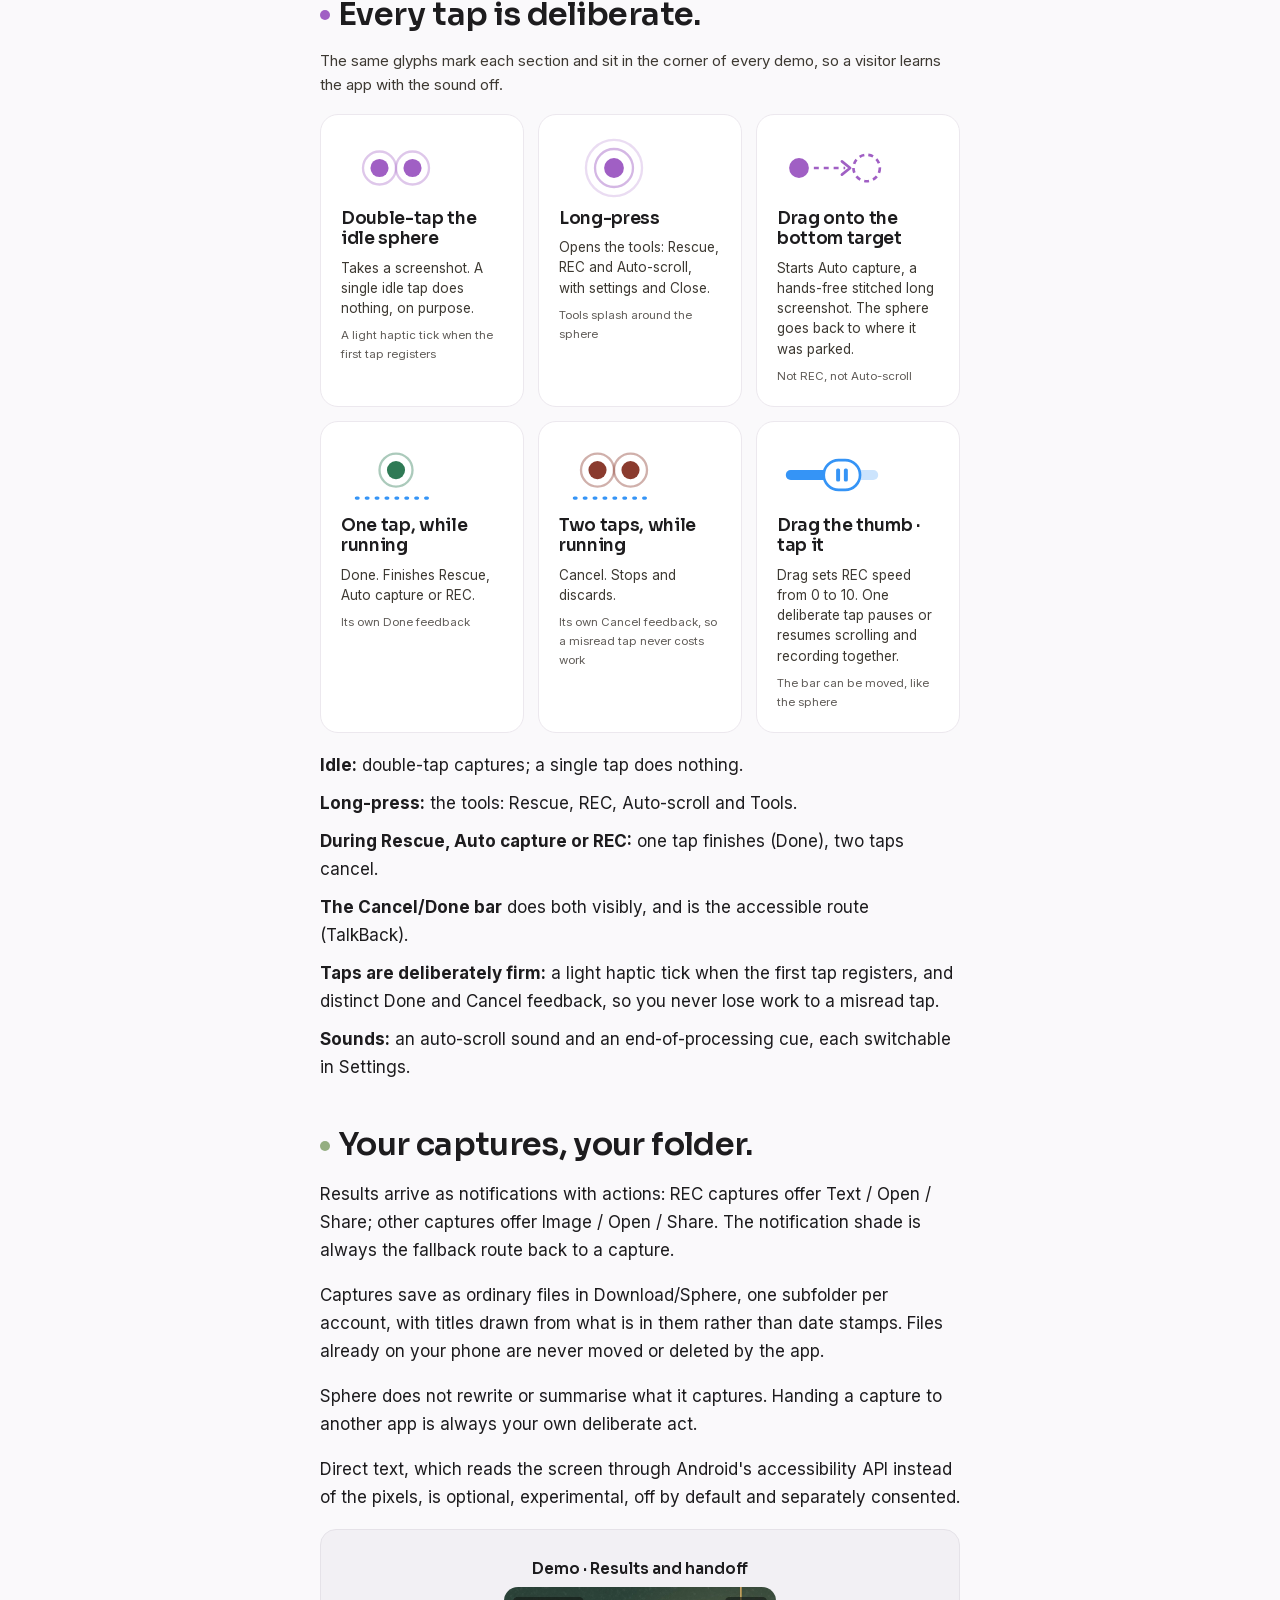
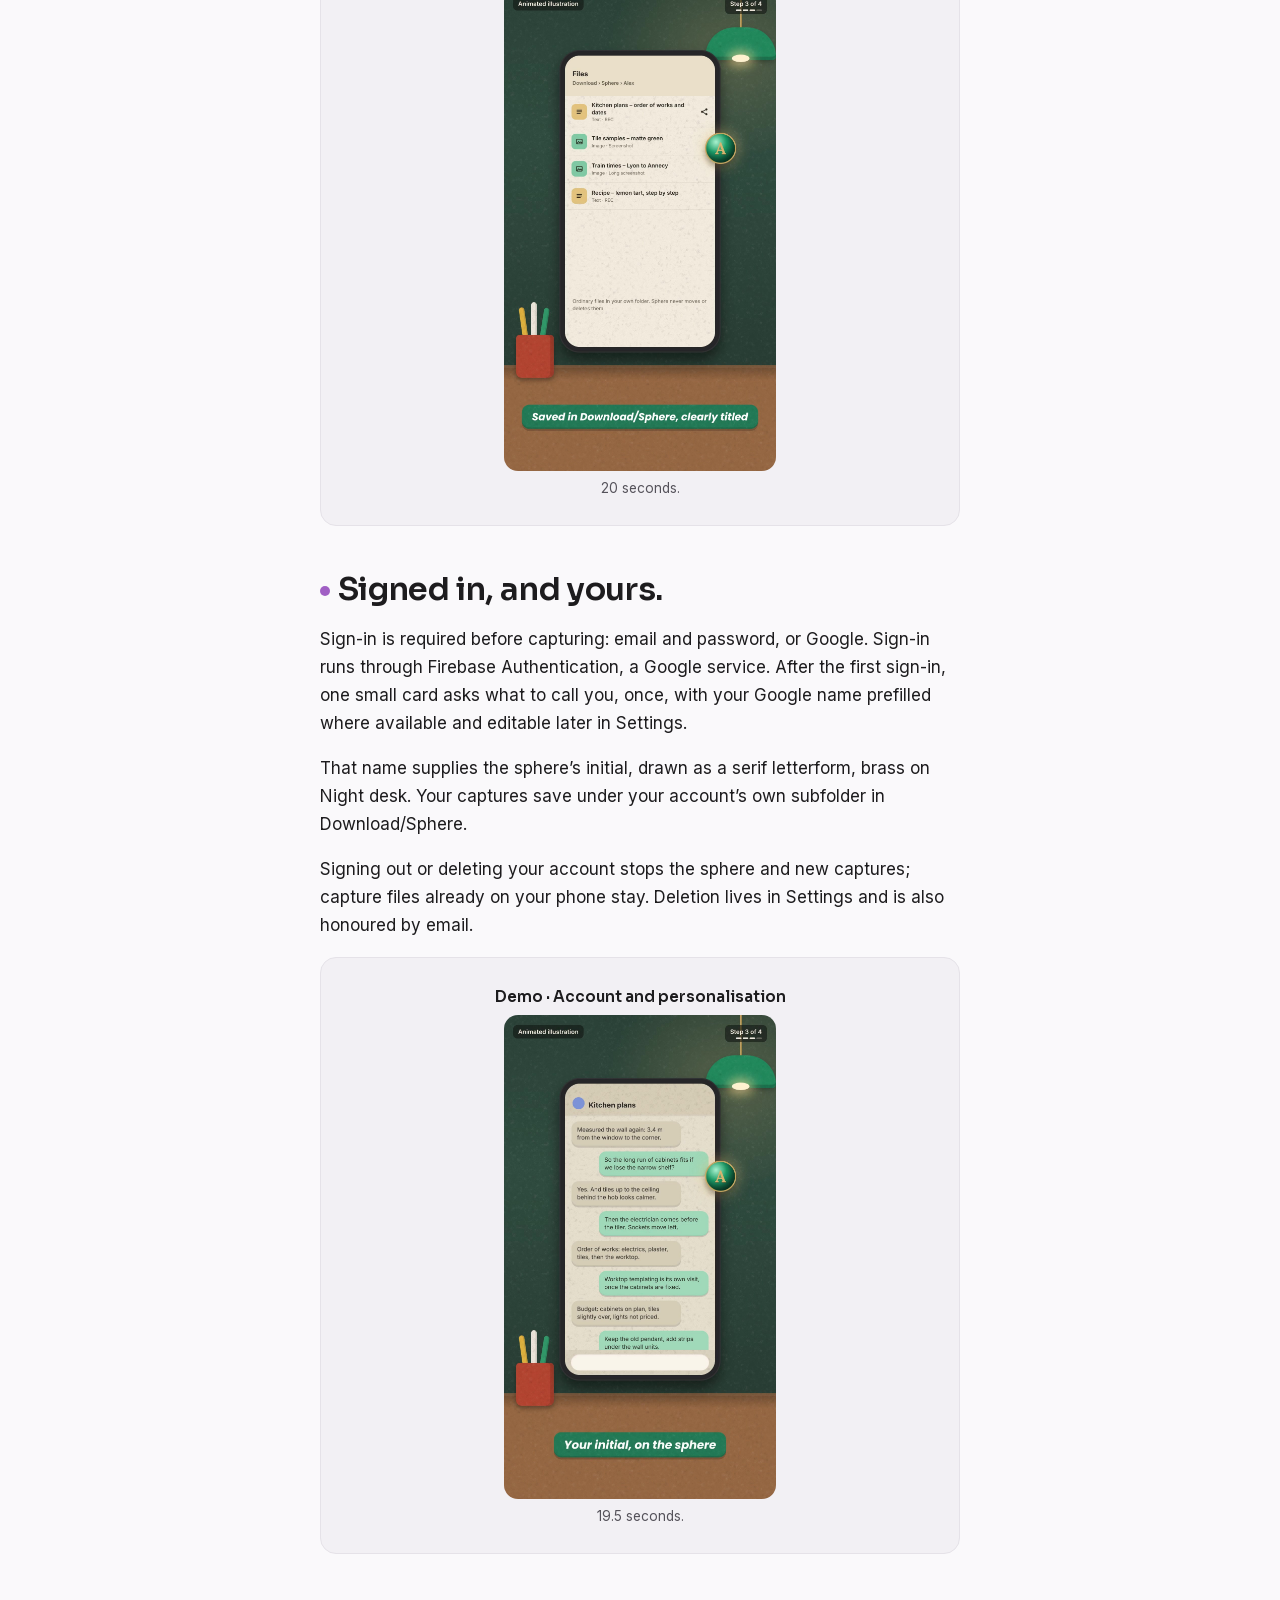
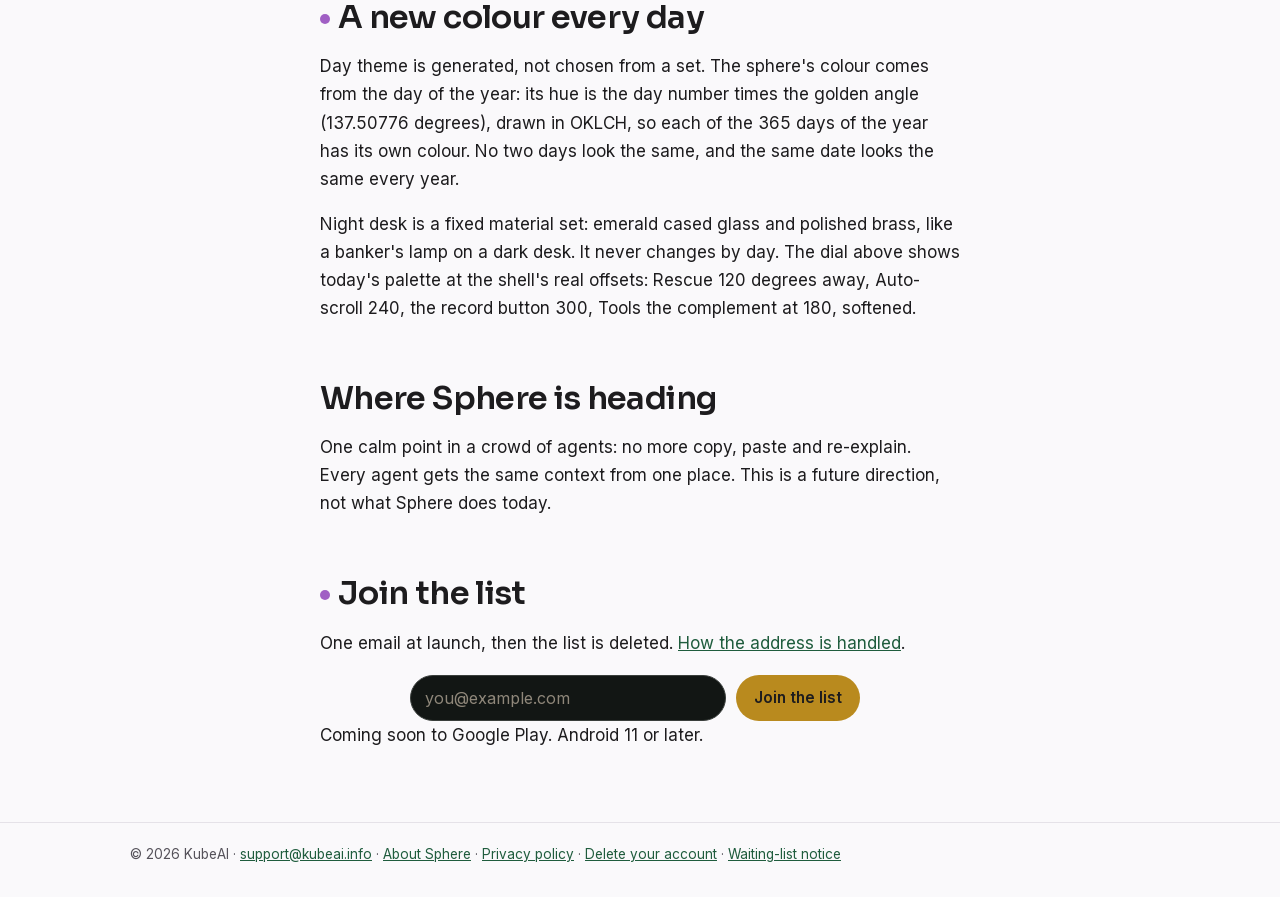
==== commit aa7e6eac: "Copy: fix the garbled interface note; drop the internal launch reminder from visitor copy" ====
--- a/index.html
+++ b/index.html
@@ -291,7 +291,7 @@
         <h3 id="ui-leg-t" style="margin:0;font-size:22px">The sphere</h3>
         <p id="ui-leg-x" style="margin:6px 0 0;font-size:14.5px;line-height:1.55;color:#3D3932"></p>
         <div class="ui-parts" id="ui-parts"></div>
-        <p class="ui-note">Drawn from the app&rsquo;s design boards. The popupThe popup&rsquo;s four actions follow the current design; confirm their order against the shipping build before launch.rsquo;s four actions follow the current design.</p>
+        <p class="ui-note">Drawn from the app&rsquo;s design boards. The popup&rsquo;s four actions follow the current design.</p>
       </div>
     </div>
   </section>
